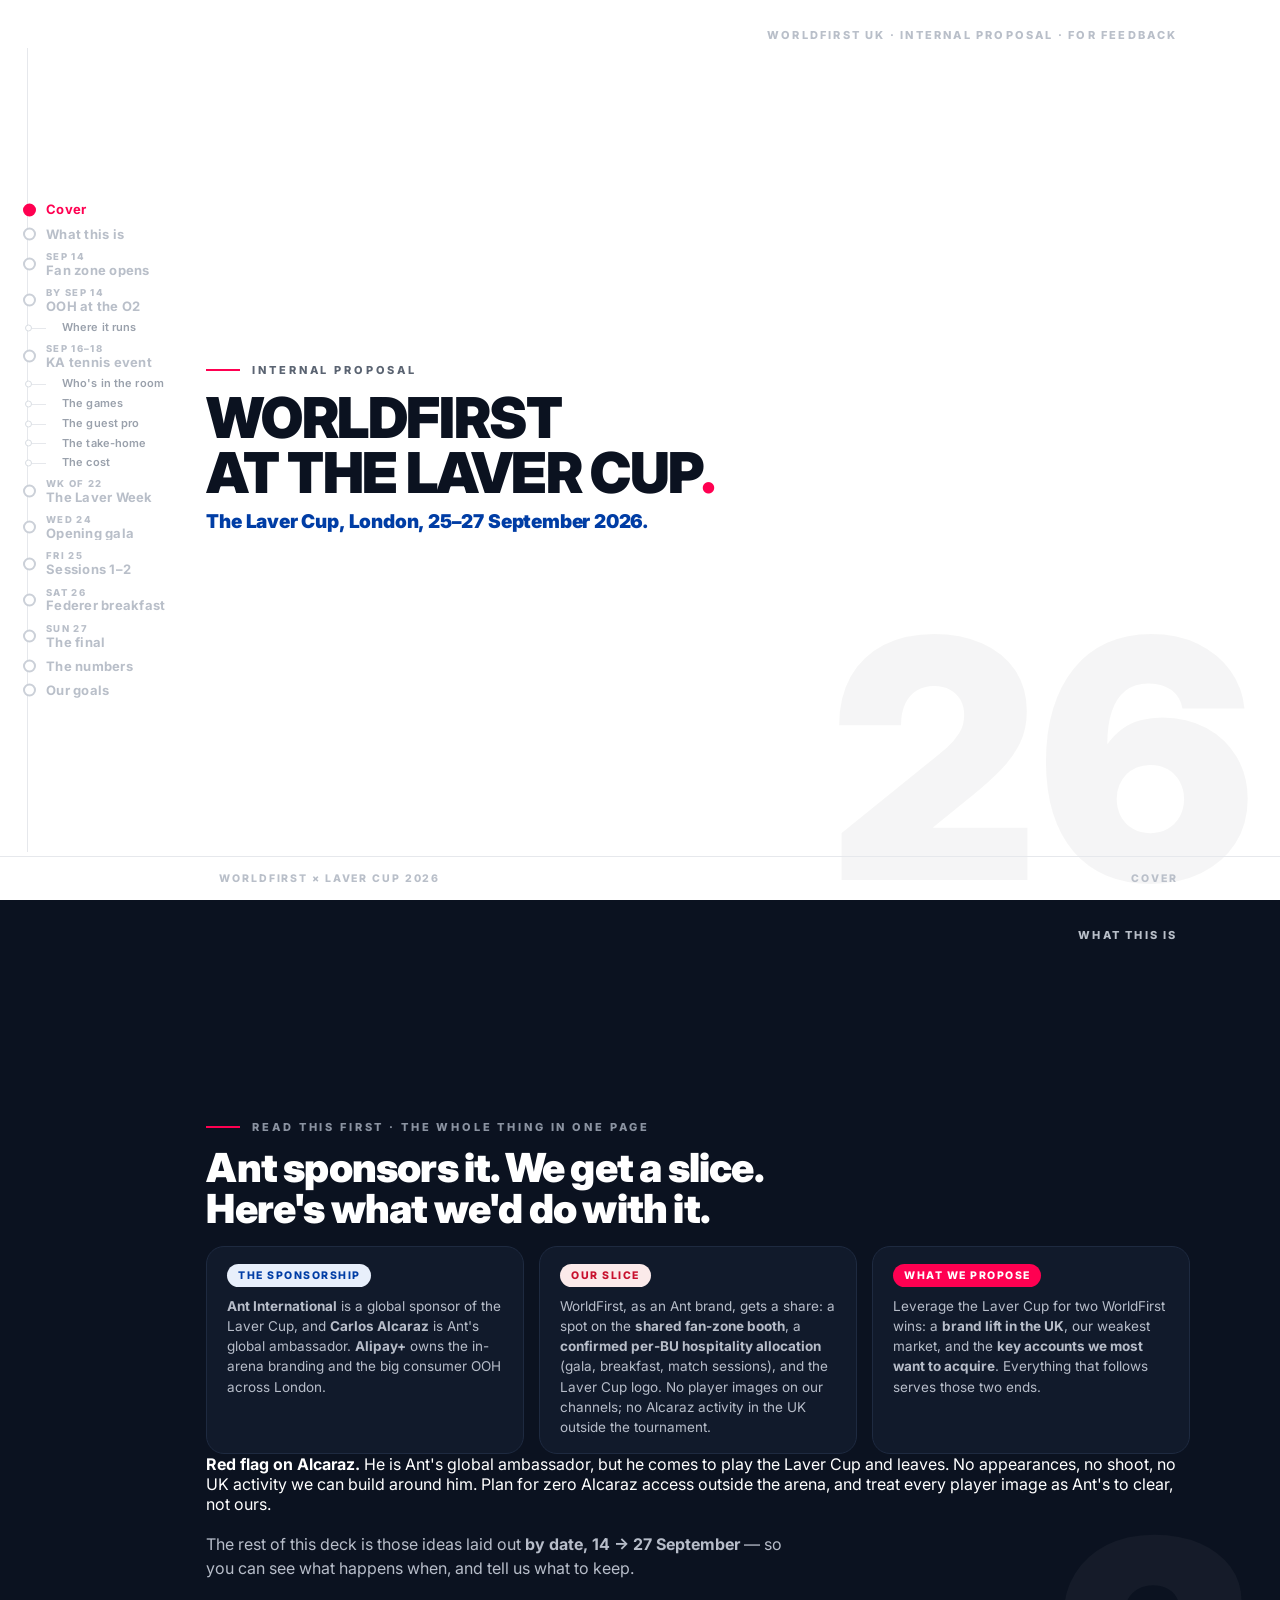
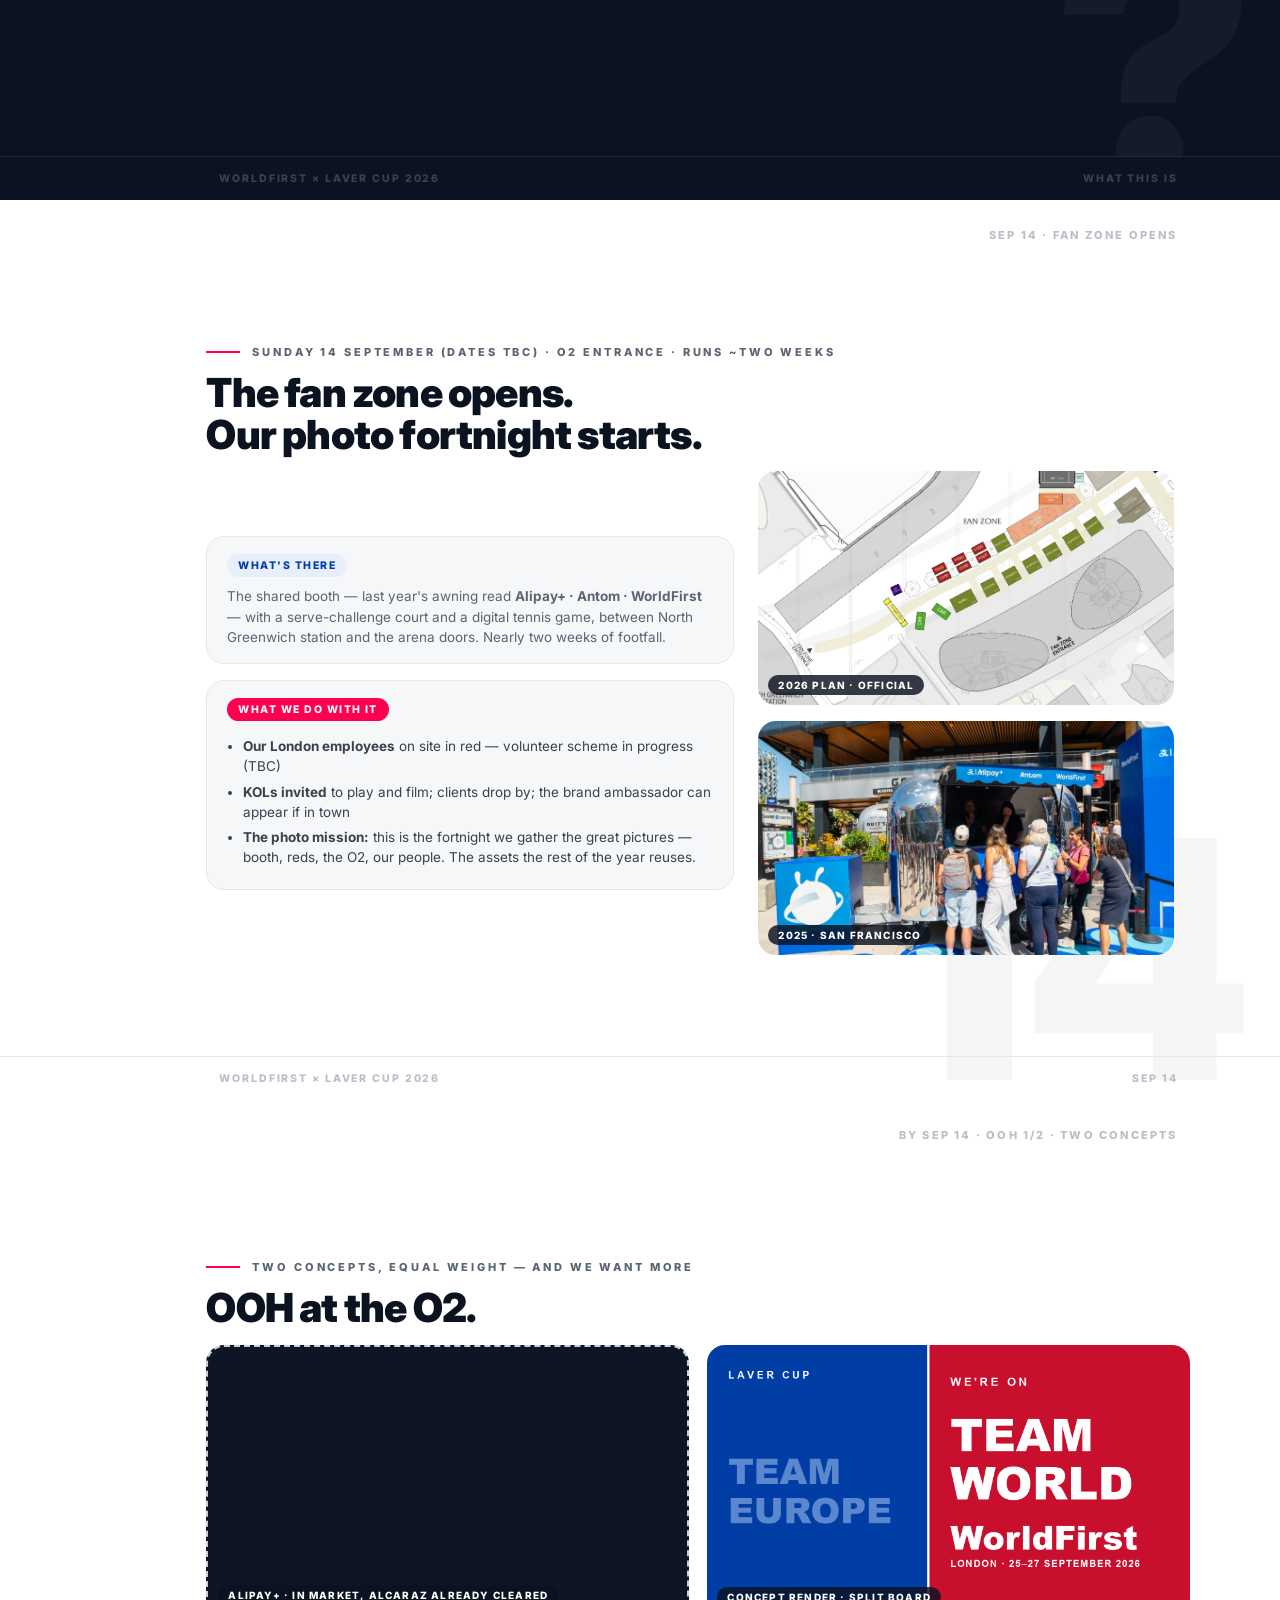
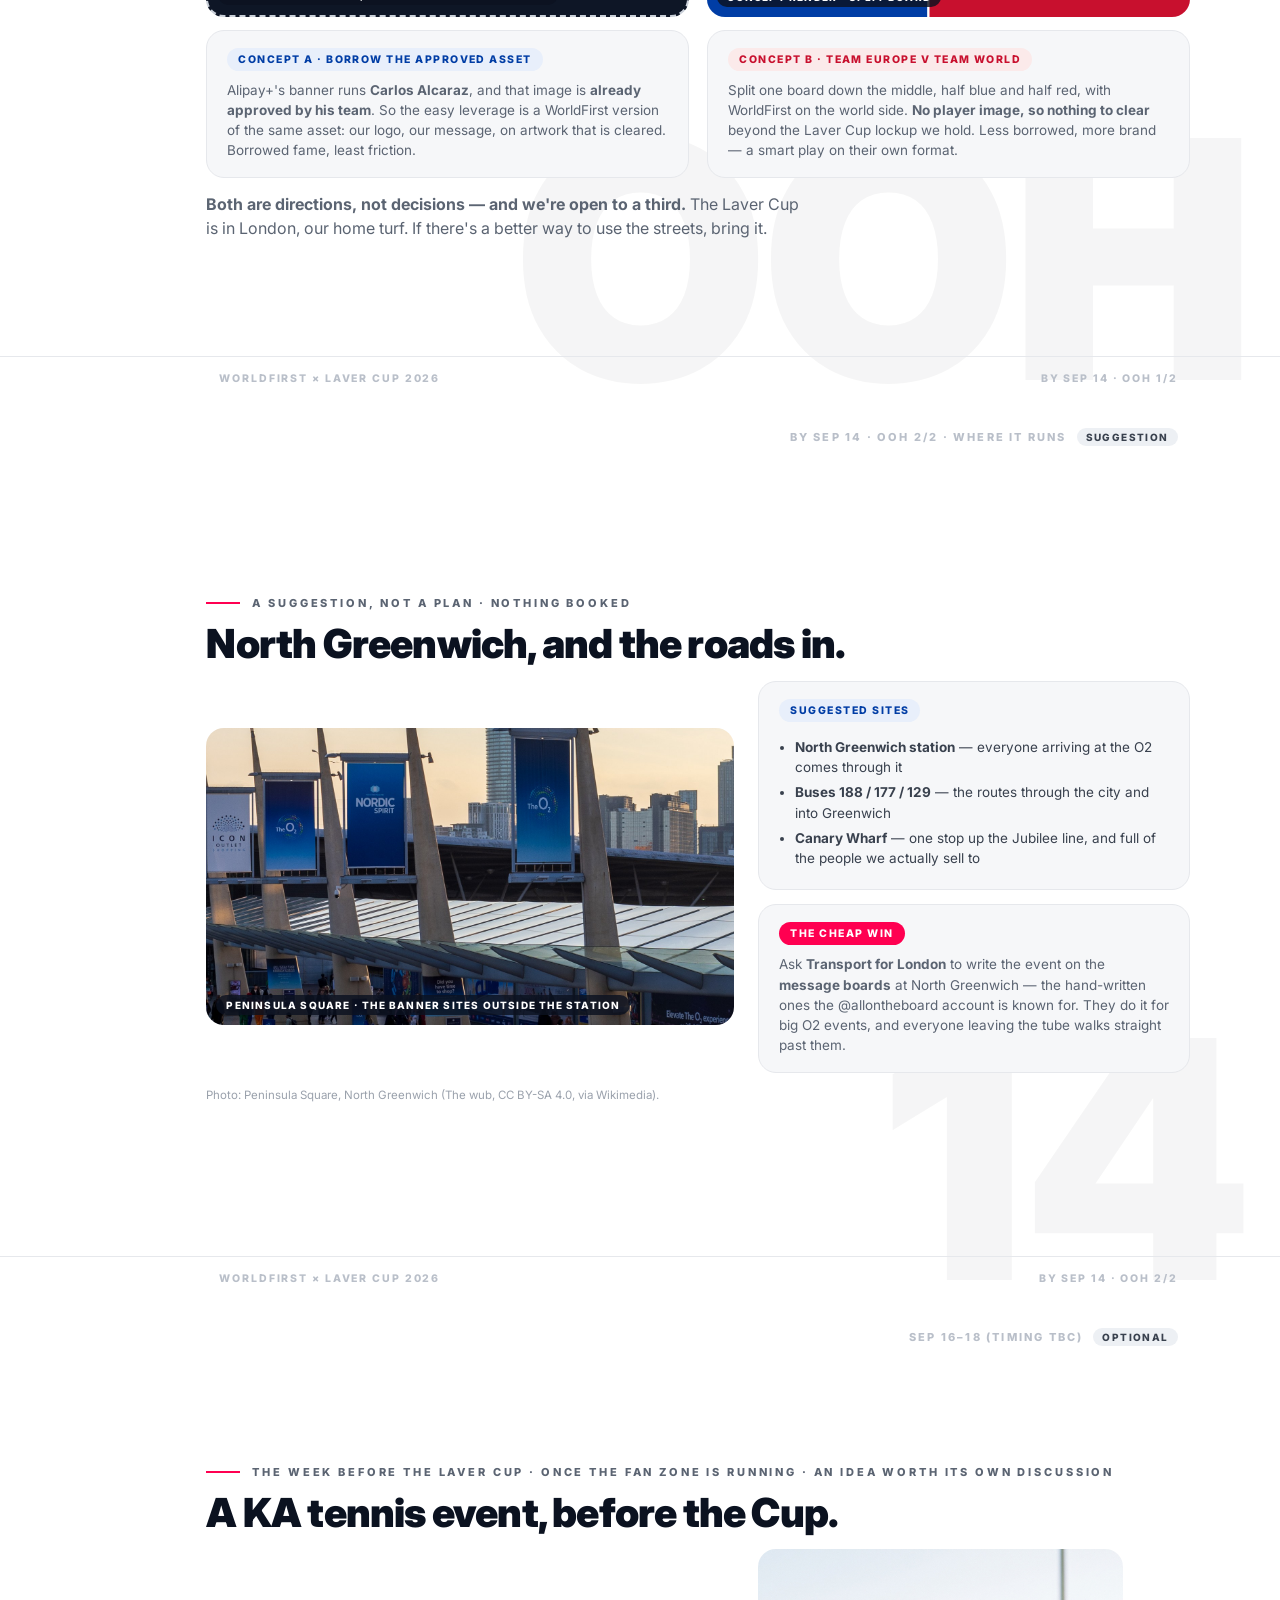
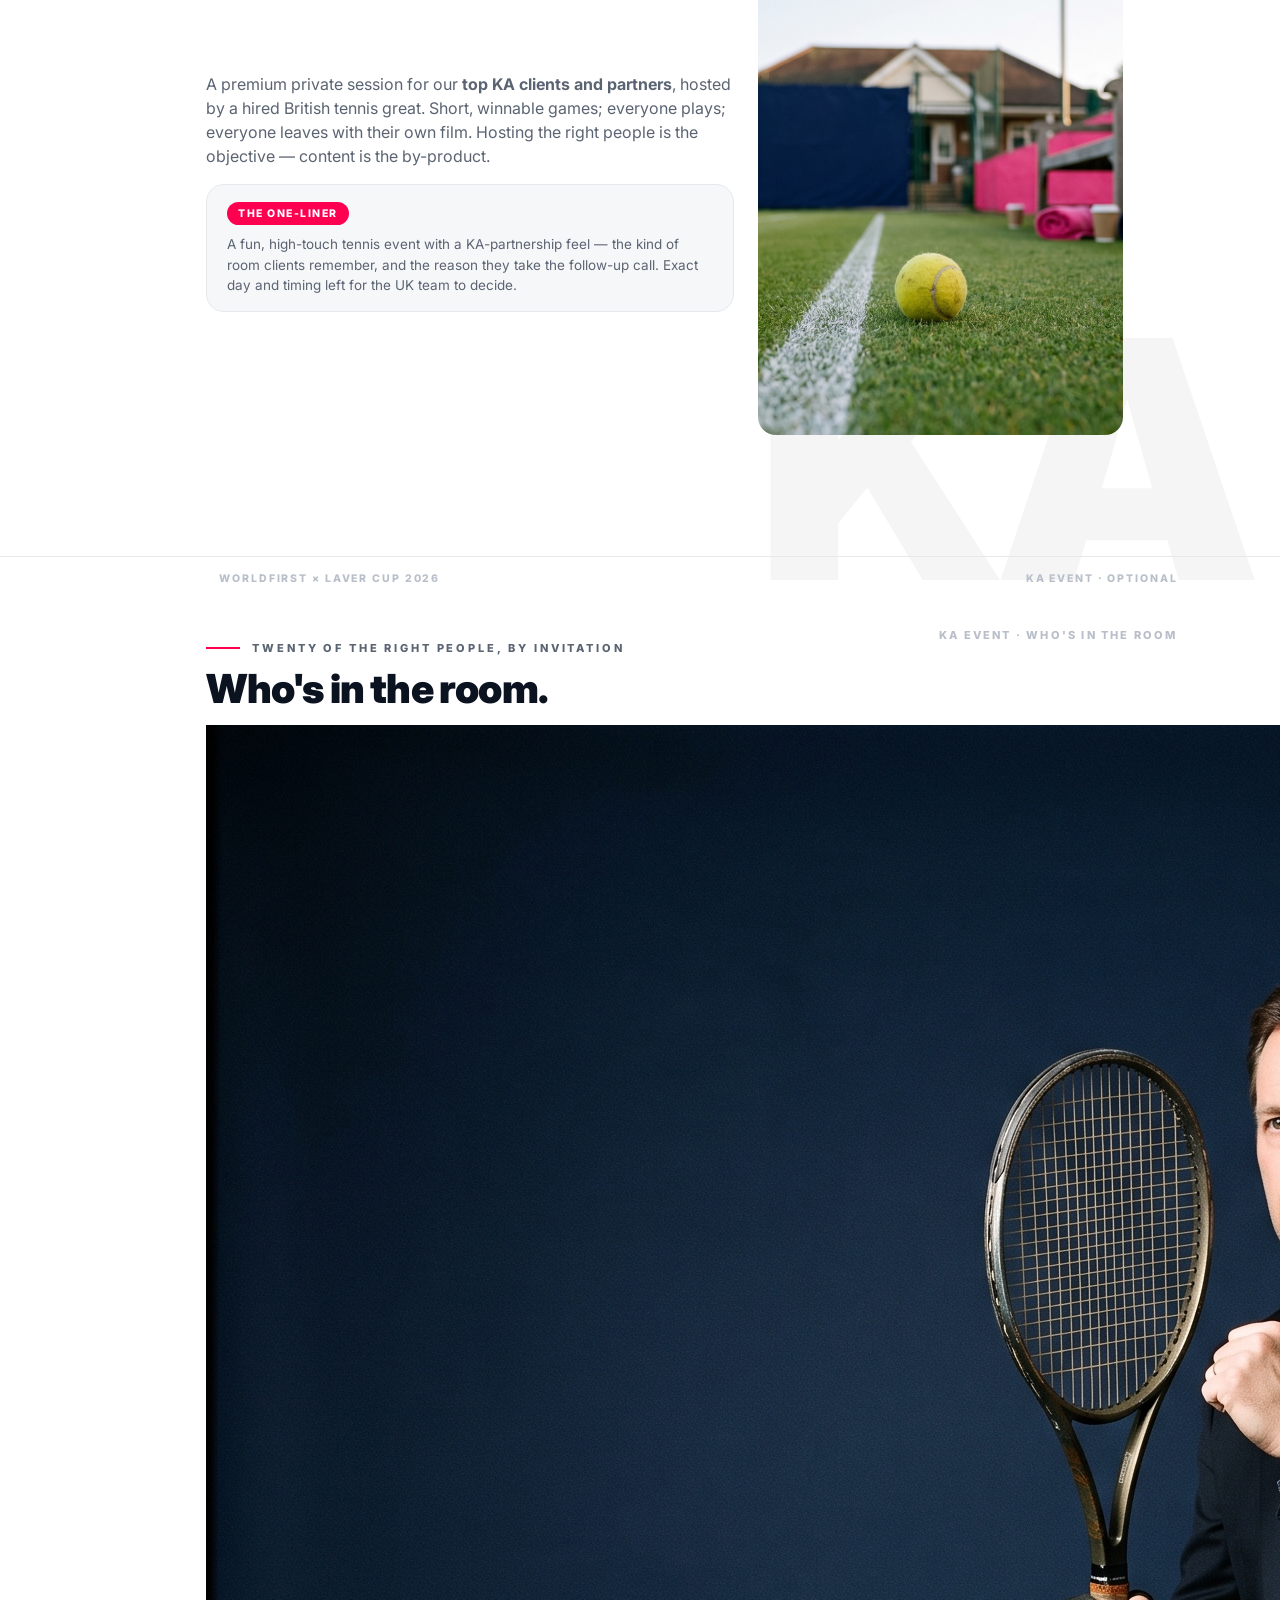
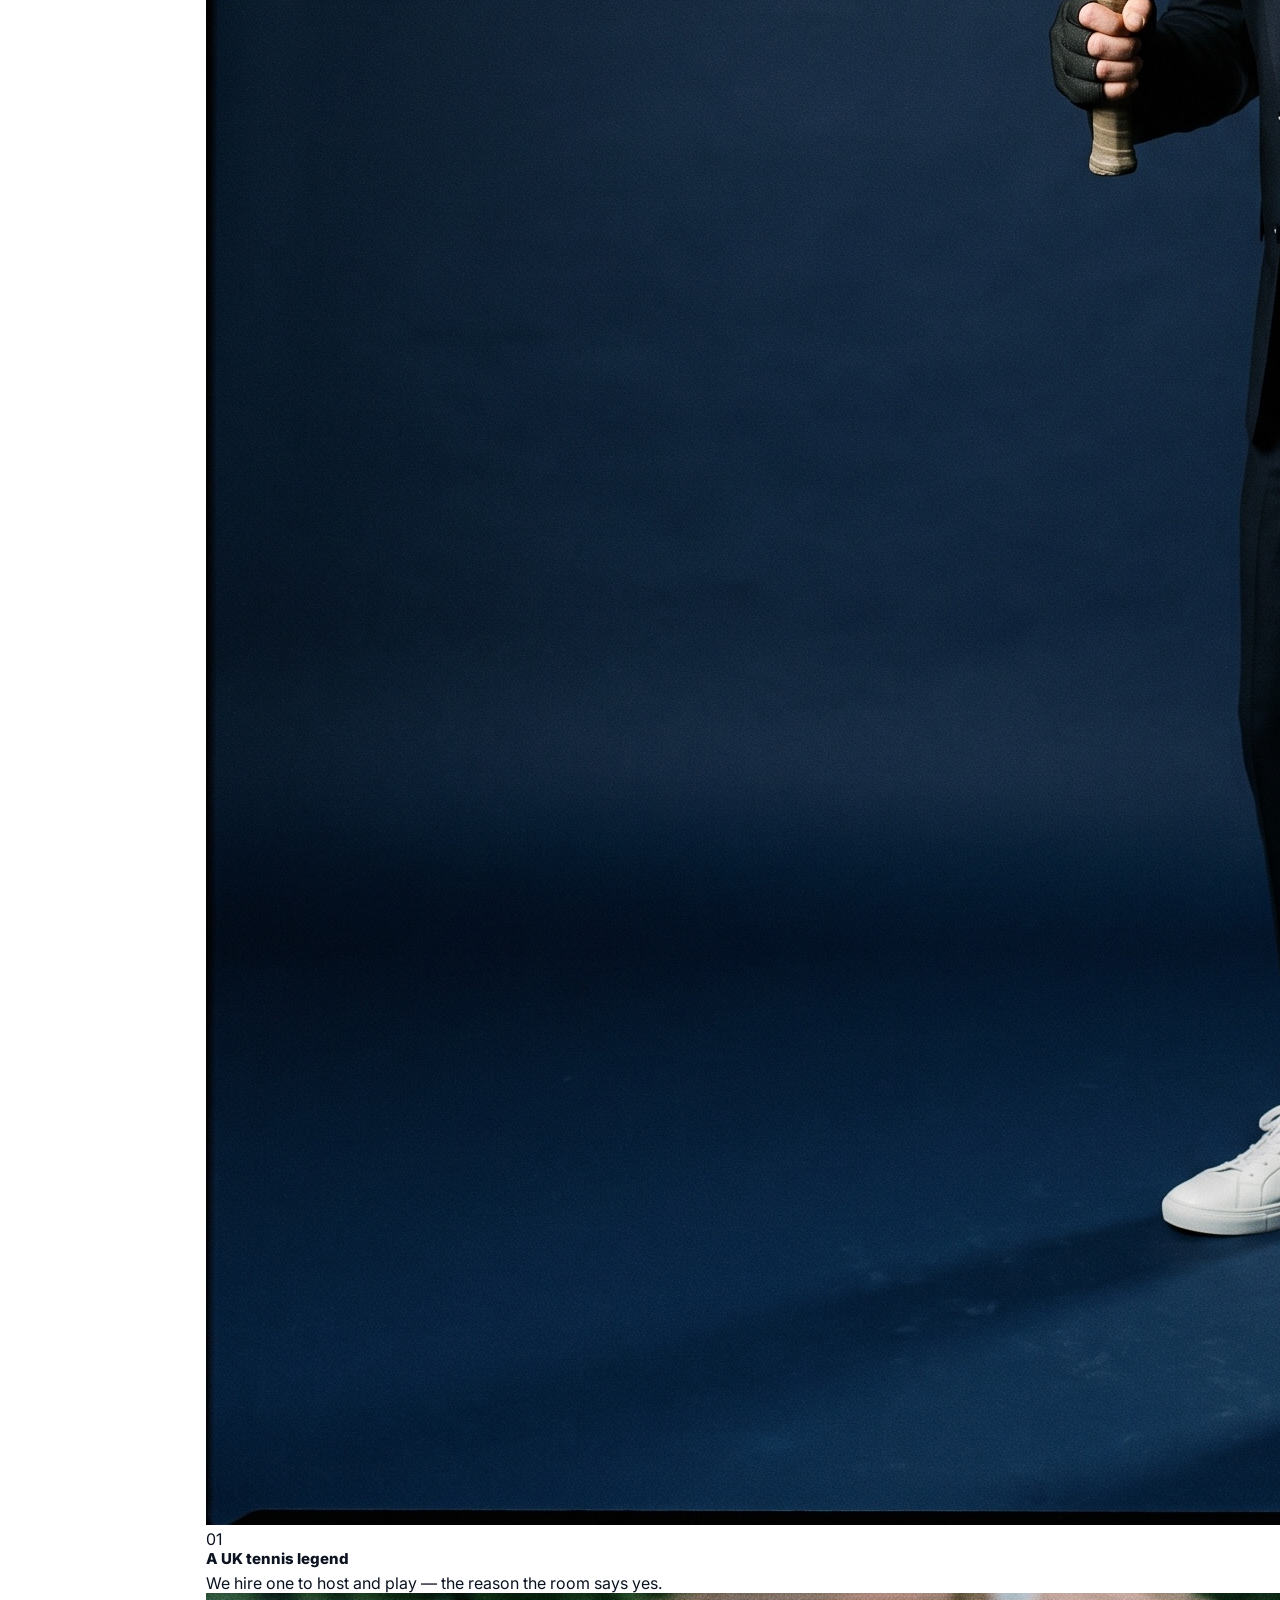
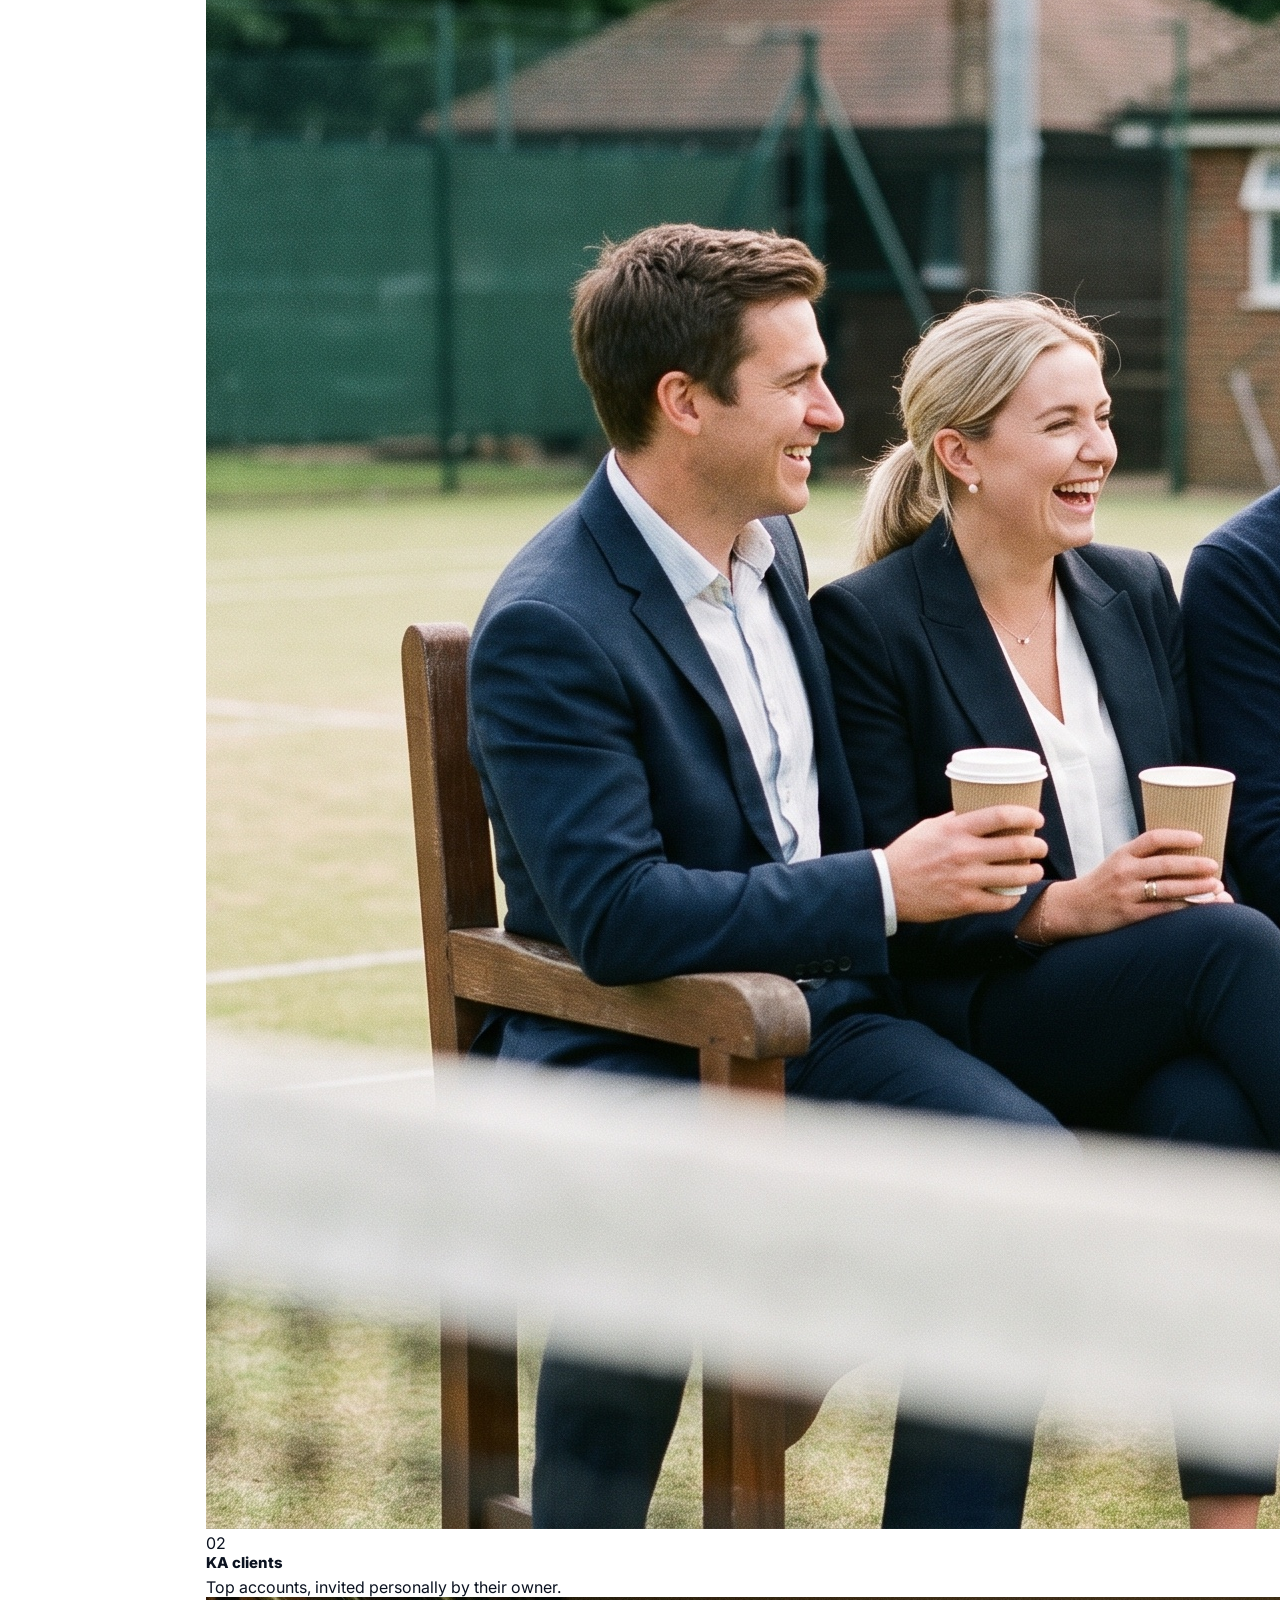
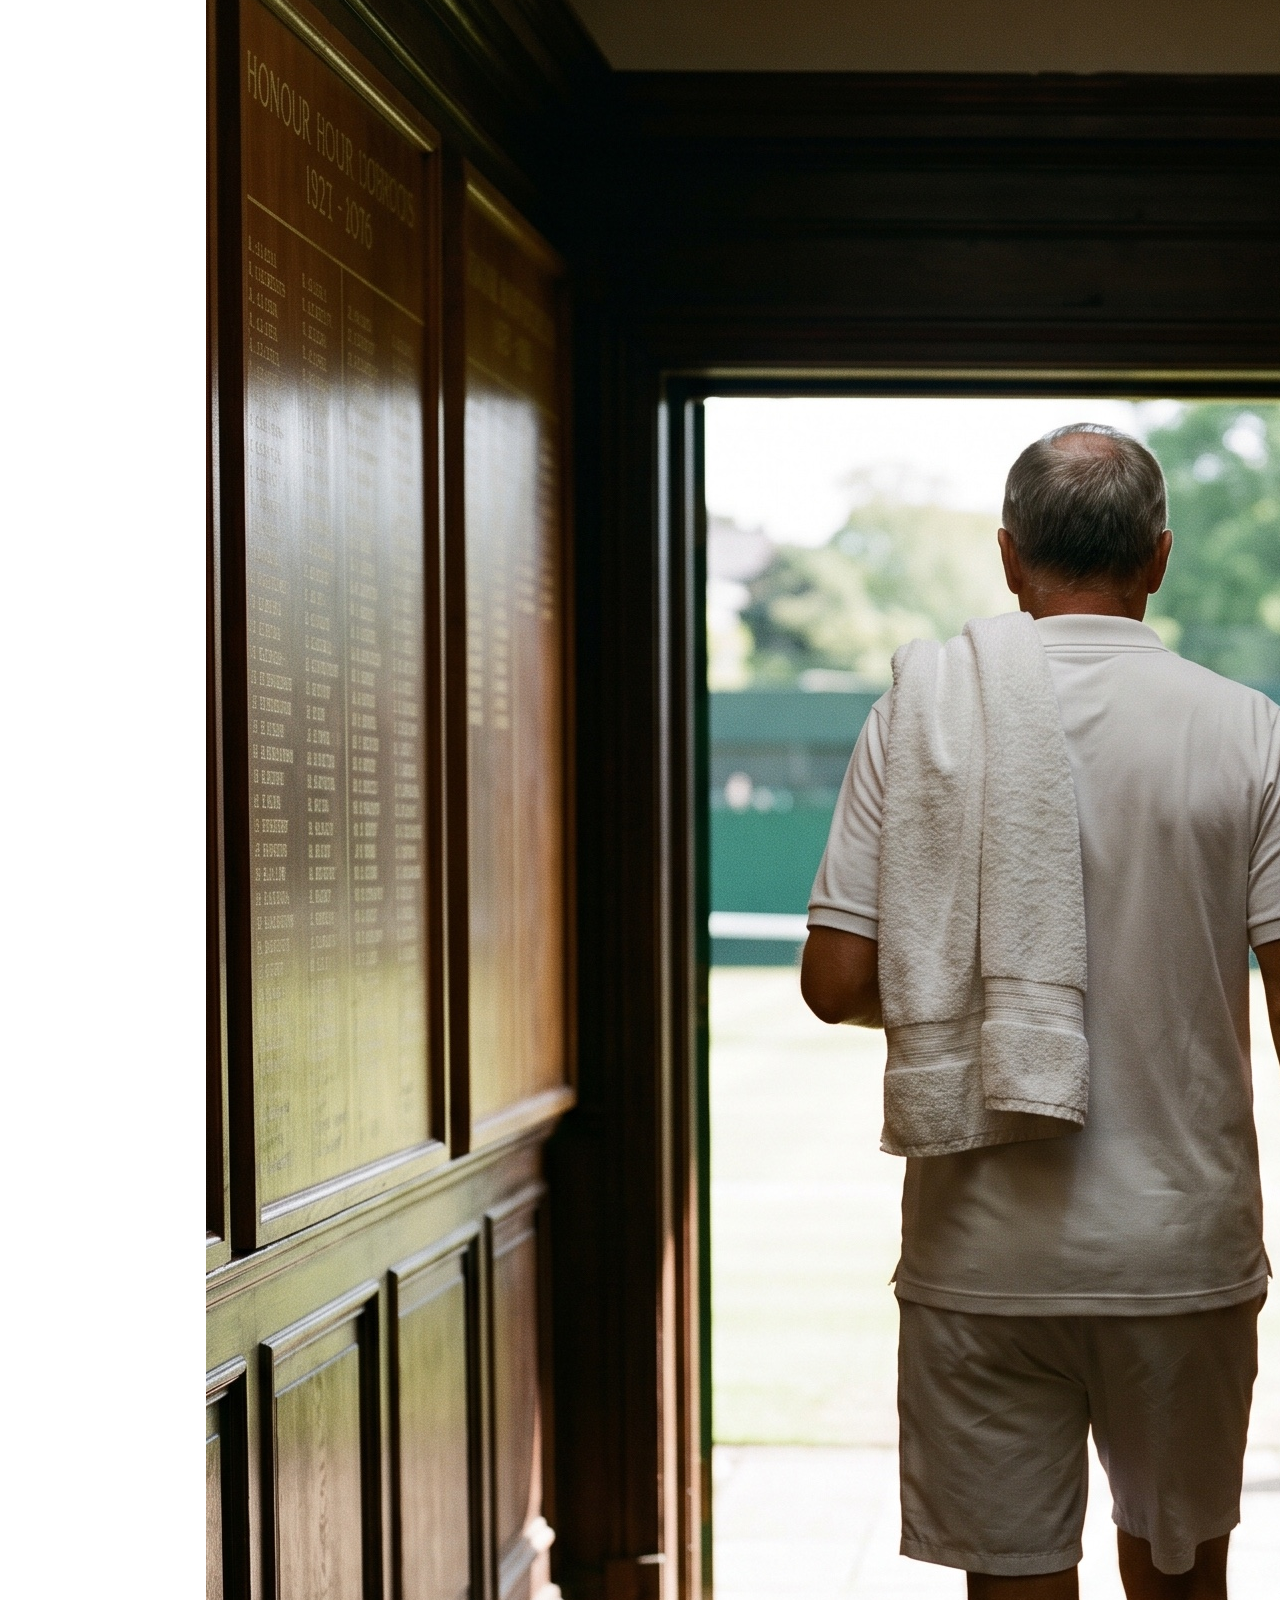
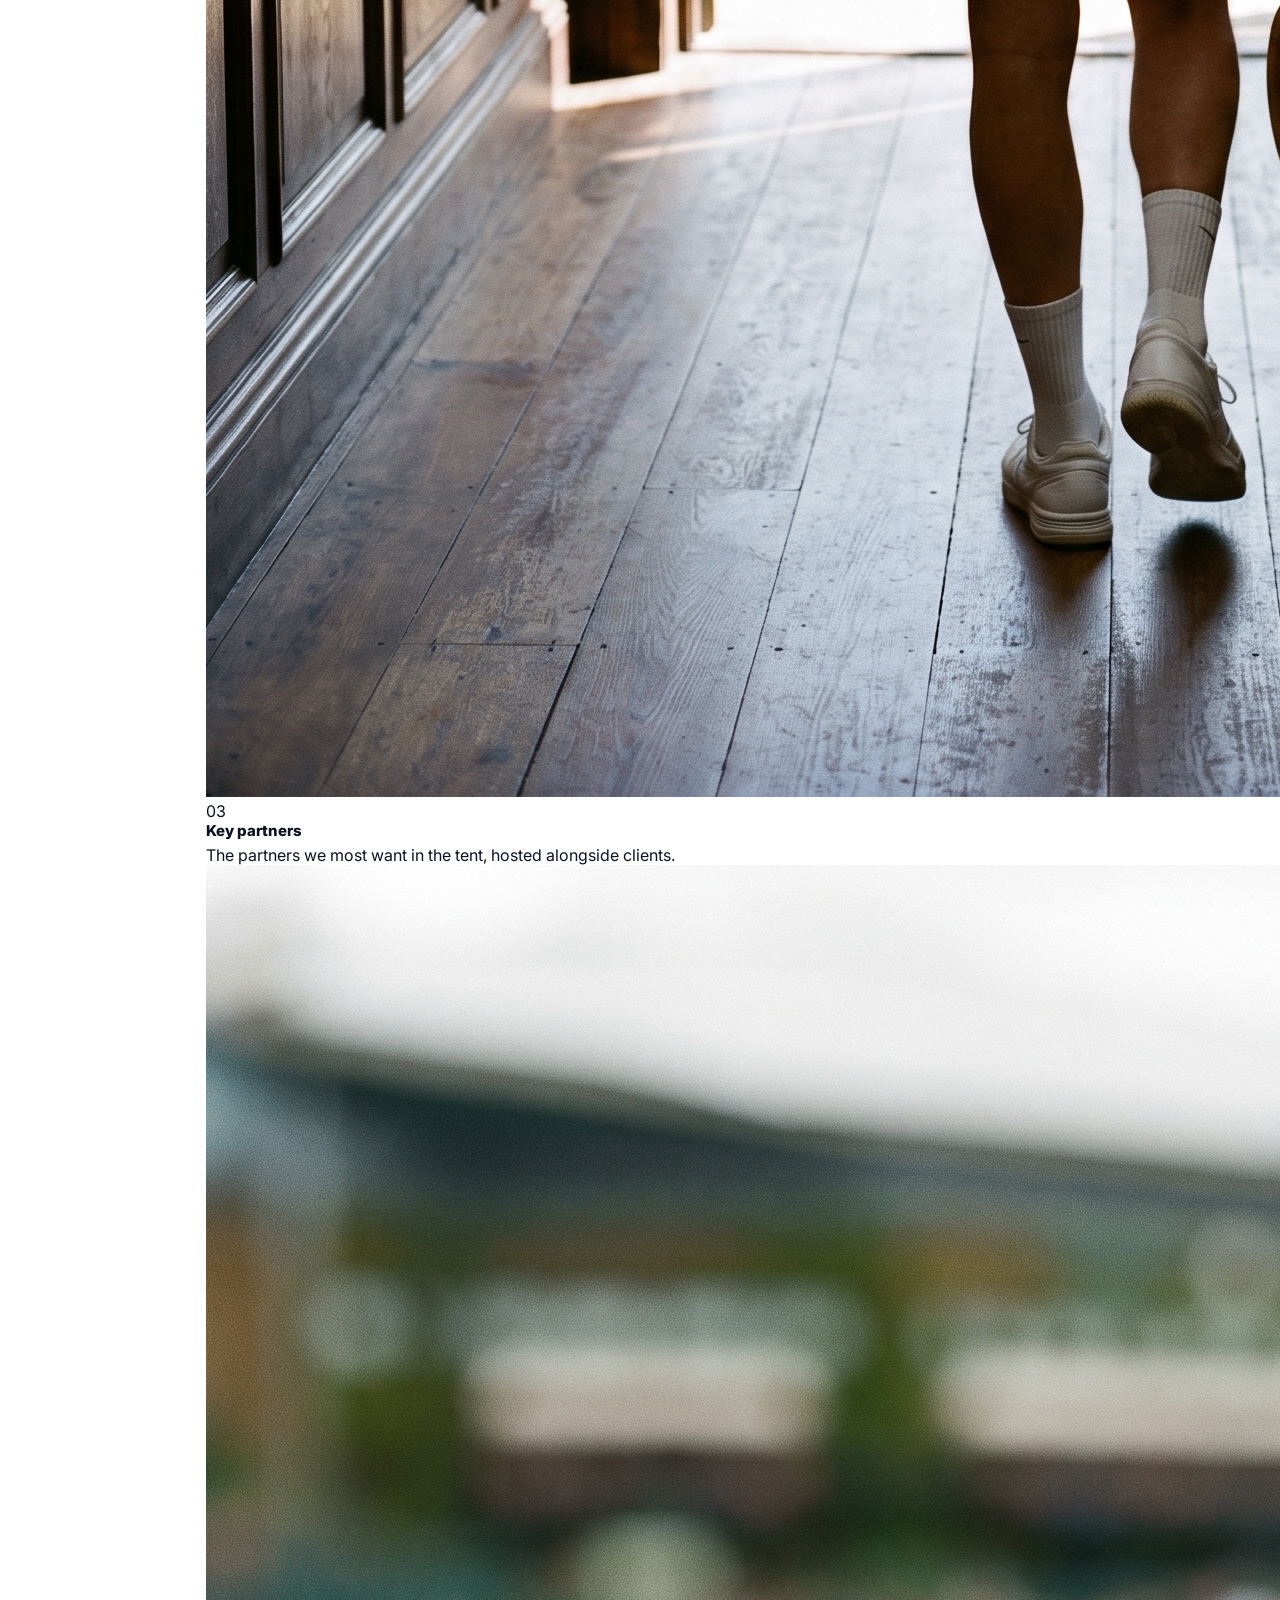
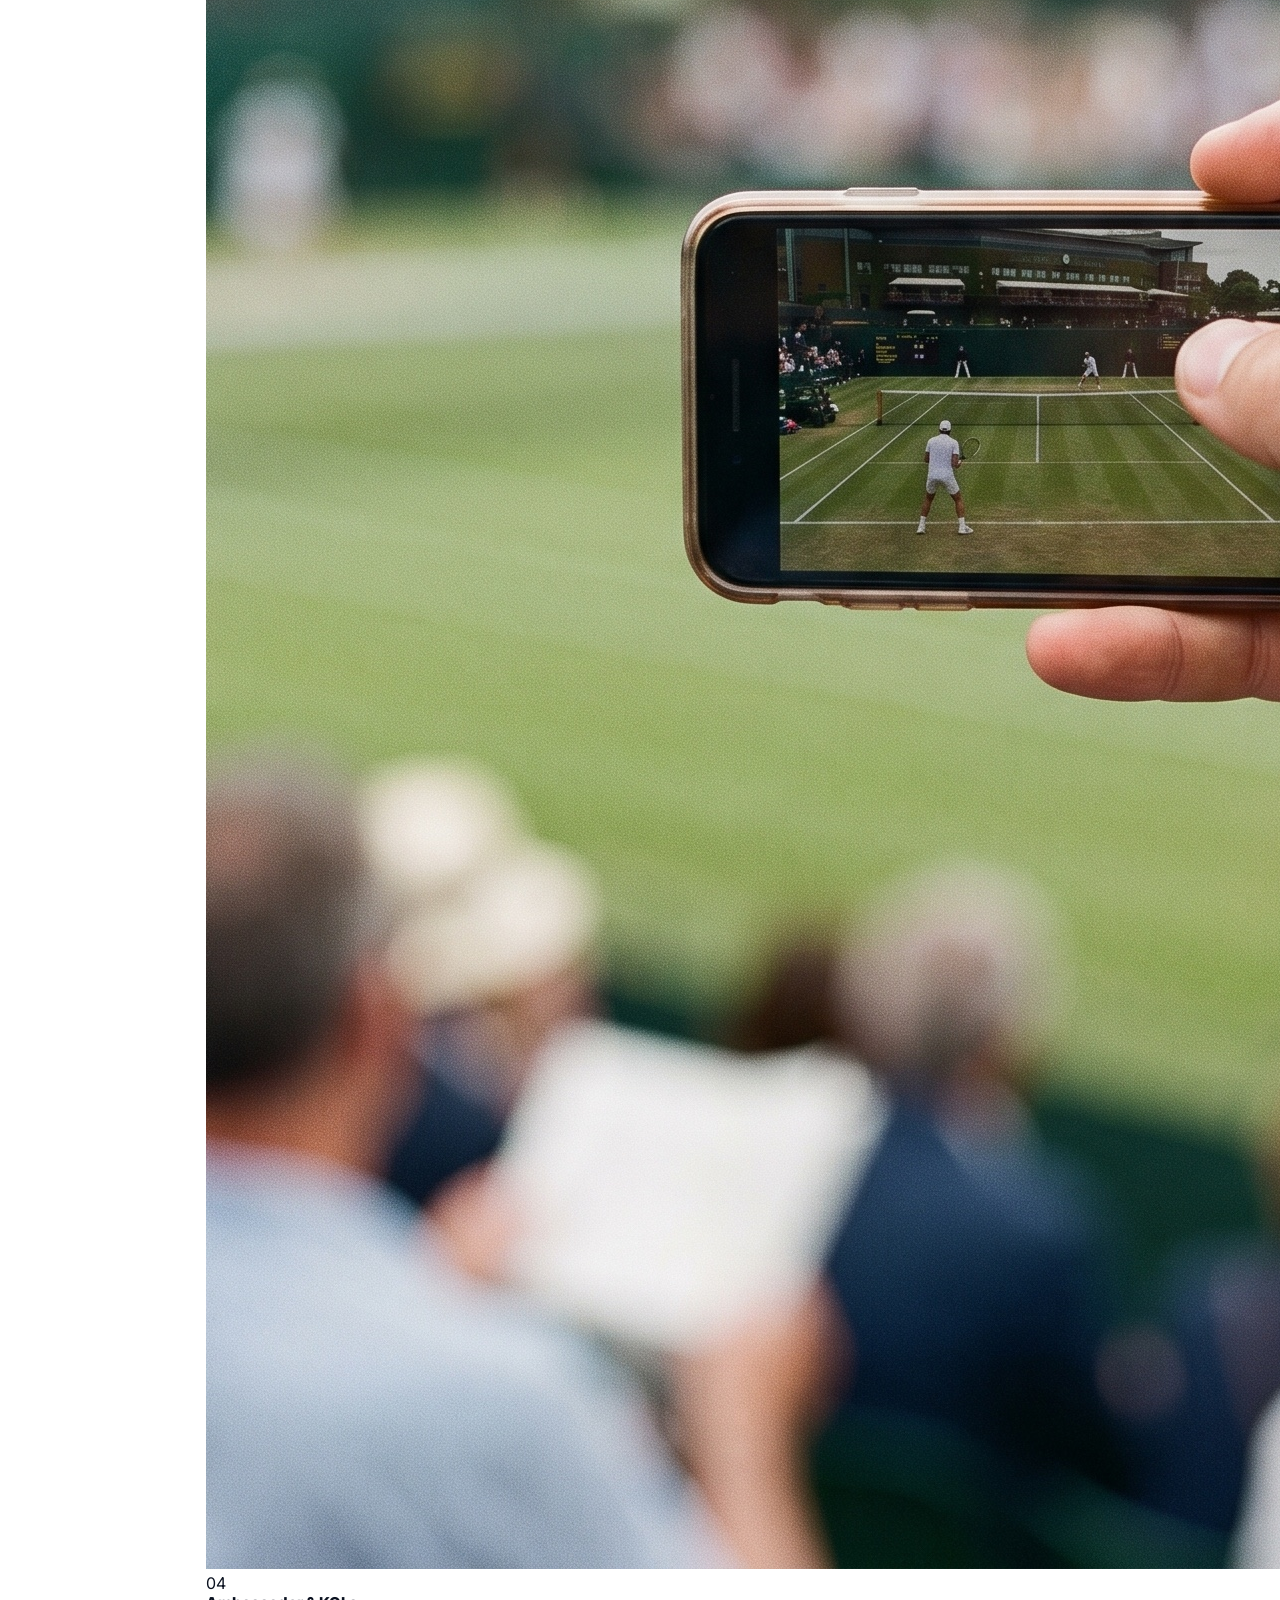
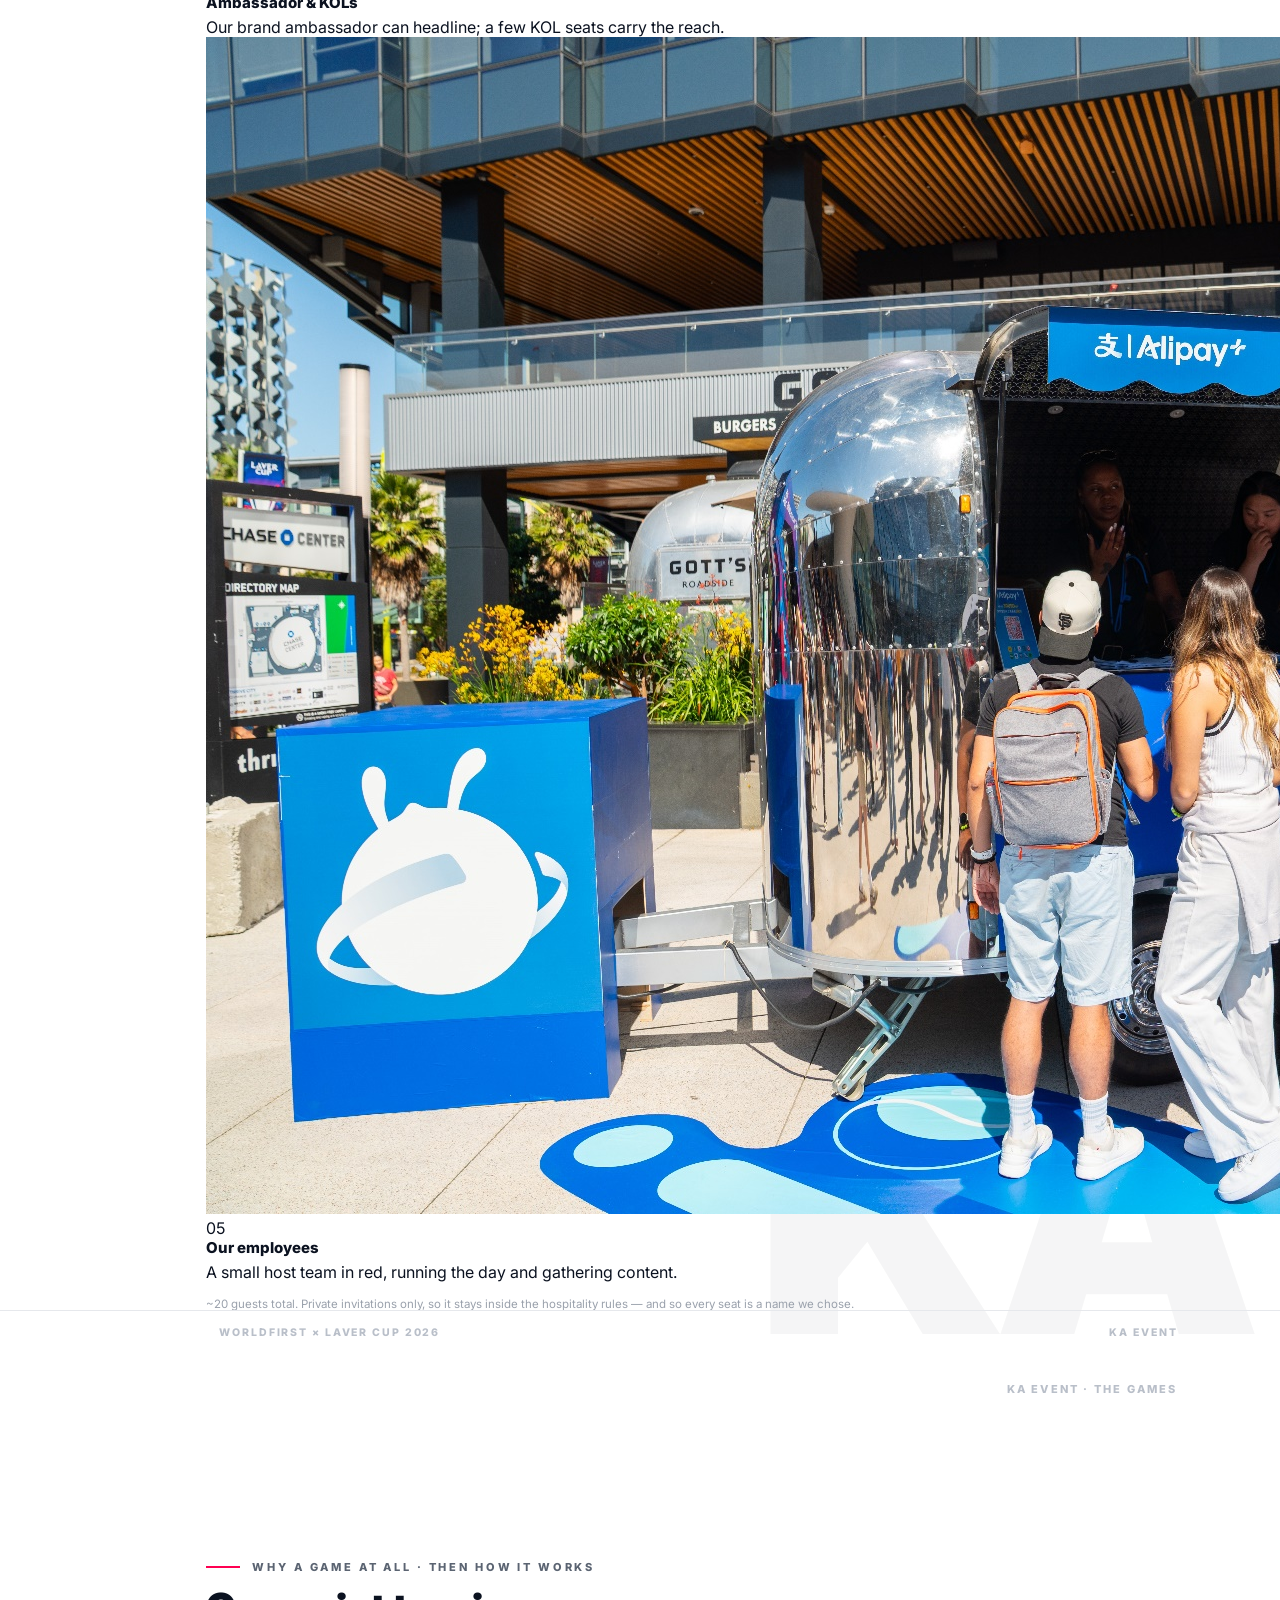
==== index.html @ bda60dd3 "OOH placements: label as suggestion, drop budget question, spell out TfL - 'Suggestion' chip + 'a su" ====
<!DOCTYPE html>
<html lang="en">
<head>
<meta charset="UTF-8">
<meta name="viewport" content="width=device-width, initial-scale=1.0">
<meta name="robots" content="noindex, nofollow">
<title>WorldFirst × Laver Cup 2026 — the plan</title>
<link rel="preconnect" href="https://fonts.googleapis.com">
<link href="https://fonts.googleapis.com/css2?family=Inter:wght@400;500;600;800;900&display=swap" rel="stylesheet">
<link rel="stylesheet" href="styles.css">
</head>
<body class="haspanel">
<div class="bar" id="bar"></div>

<nav class="datenav" id="datenav">
  <a href="#s-cover"><span class="dd">Cover</span></a>
  <a href="#s-brief"><span class="dd">What this is</span></a>
  <a href="#s-0914"><span class="dt">Sep 14</span><span class="dd">Fan zone opens</span></a>
  <a href="#s-ooh"><span class="dt">By Sep 14</span><span class="dd">OOH at the O2</span></a>
  <a href="#s-ooh2" class="sub">Where it runs</a>
  <a href="#s-ka"><span class="dt">Sep 16–18</span><span class="dd">KA tennis event</span></a>
  <a href="#s-ka2" class="sub">Who's in the room</a>
  <a href="#s-games" class="sub">The games</a>
  <a href="#s-pro" class="sub">The guest pro</a>
  <a href="#s-keep" class="sub">The take-home</a>
  <a href="#s-cost" class="sub">The cost</a>
  <a href="#s-arena"><span class="dt">Wk of 22</span><span class="dd">The Laver Week</span></a>
  <a href="#s-0924"><span class="dt">Wed 24</span><span class="dd">Opening gala</span></a>
  <a href="#s-0925"><span class="dt">Fri 25</span><span class="dd">Sessions 1–2</span></a>
  <a href="#s-0926"><span class="dt">Sat 26</span><span class="dd">Federer breakfast</span></a>
  <a href="#s-0927"><span class="dt">Sun 27</span><span class="dd">The final</span></a>
  <a href="#s-nums"><span class="dd">The numbers</span></a>
  <a href="#s-goals"><span class="dd">Our goals</span></a>
</nav>

<!-- COVER -->
<section class="slide" id="s-cover">
  <div class="num">WORLDFIRST UK · INTERNAL PROPOSAL · FOR FEEDBACK</div>
  <div class="ghost">26</div>
  <div class="wrap">
    <div class="kicker">Internal proposal</div>
    <h1>WORLDFIRST<br>AT THE LAVER CUP<span style="color:var(--wf)">.</span></h1>
    <p class="dateline blue"><b>The Laver Cup, London, 25–27 September 2026.</b></p>
  </div>
  <div class="strip"><span>WorldFirst × Laver Cup 2026</span><span>COVER</span></div>
</section>

<!-- WHAT THIS IS -->
<section class="slide dark" id="s-brief">
  <div class="num">WHAT THIS IS</div>
  <div class="ghost">?</div>
  <div class="wrap">
    <div class="kicker">Read this first · the whole thing in one page</div>
    <h2 style="color:#fff">Ant sponsors it. We get a slice.<br>Here's what we'd do with it.</h2>
    <div class="grid3">
      <div class="card">
        <span class="chip blue">The sponsorship</span>
        <p><b>Ant International</b> is a global sponsor of the Laver Cup, and <b>Carlos Alcaraz</b> is Ant's global ambassador. <b>Alipay+</b> owns the in-arena branding and the big consumer OOH across London.</p>
      </div>
      <div class="card">
        <span class="chip red">Our slice</span>
        <p>WorldFirst, as an Ant brand, gets a share: a spot on the <b>shared fan-zone booth</b>, a <b>confirmed per-BU hospitality allocation</b> (gala, breakfast, match sessions), and the Laver Cup logo. No player images on our channels; no Alcaraz activity in the UK outside the tournament.</p>
      </div>
      <div class="card">
        <span class="chip pink">What we propose</span>
        <p>Leverage the Laver Cup for two WorldFirst wins: a <b>brand lift in the UK</b>, our weakest market, and the <b>key accounts we most want to acquire</b>. Everything that follows serves those two ends.</p>
      </div>
    </div>
    <div class="flag"><b>Red flag on Alcaraz.</b> He is Ant's global ambassador, but he comes to play the Laver Cup and leaves. No appearances, no shoot, no UK activity we can build around him. Plan for zero Alcaraz access outside the arena, and treat every player image as Ant's to clear, not ours.</div>
    <p class="lead" style="margin-top:18px;color:#B7BDC9">The rest of this deck is those ideas laid out <b>by date, 14 → 27 September</b> — so you can see what happens when, and tell us what to keep.</p>
  </div>
  <div class="strip"><span>WorldFirst × Laver Cup 2026</span><span>WHAT THIS IS</span></div>
</section>

<!-- SEP 14 · FAN ZONE -->
<section class="slide" id="s-0914">
  <div class="num">SEP 14 · FAN ZONE OPENS</div>
  <div class="ghost">14</div>
  <div class="wrap">
    <div class="kicker">Sunday 14 September (dates TBC) · O2 entrance · runs ~two weeks</div>
    <h2>The fan zone opens.<br>Our photo fortnight starts.</h2>
    <div class="hero2">
      <div>
        <div class="card" style="margin-bottom:16px">
          <span class="chip blue">What's there</span>
          <p>The shared booth — last year's awning read <b>Alipay+ · Antom · WorldFirst</b> — with a serve-challenge court and a digital tennis game, between North Greenwich station and the arena doors. Nearly two weeks of footfall.</p>
        </div>
        <div class="card">
          <span class="chip pink">What we do with it</span>
          <ul>
            <li><b>Our London employees</b> on site in red — volunteer scheme in progress (TBC)</li>
            <li><b>KOLs invited</b> to play and film; clients drop by; the brand ambassador can appear if in town</li>
            <li><b>The photo mission:</b> this is the fortnight we gather the great pictures — booth, reds, the O2, our people. The assets the rest of the year reuses.</li>
          </ul>
        </div>
      </div>
      <div>
        <figure class="pic r169" style="margin-bottom:16px"><span class="cap2">2026 plan · official</span><img src="img/lc-fanzone-plan.png" alt="2026 fan zone plan" loading="lazy" onerror="this.closest('figure').classList.add('ph');this.style.display='none'"></figure>
        <figure class="pic r169"><span class="cap2">2025 · San Francisco</span><img src="img/lc-booth25.jpg" alt="2025 booth" loading="lazy" onerror="this.closest('figure').classList.add('ph');this.style.display='none'"></figure>
      </div>
    </div>
  </div>
  <div class="strip"><span>WorldFirst × Laver Cup 2026</span><span>SEP 14</span></div>
</section>

<!-- BY SEP 14 · OOH 1/2 · TWO CONCEPTS -->
<section class="slide" id="s-ooh">
  <div class="num">BY SEP 14 · OOH 1/2 · TWO CONCEPTS</div>
  <div class="ghost">OOH</div>
  <div class="wrap">
    <div class="kicker">Two concepts, equal weight — and we want more</div>
    <h2>OOH at the O2.</h2>
    <div class="grid2">
      <div>
        <figure class="pic r169" style="margin-bottom:13px"><span class="cap2">Alipay+ · in market, Alcaraz already cleared</span><img src="img/aplus-ooh.png" alt="Alipay+ Laver Cup OOH — Alcaraz on blue" loading="lazy" onerror="this.closest('figure').classList.add('ph');this.style.display='none'"></figure>
        <div class="card">
          <span class="chip blue">Concept A · borrow the approved asset</span>
          <p>Alipay+'s banner runs <b>Carlos Alcaraz</b>, and that image is <b>already approved by his team</b>. So the easy leverage is a WorldFirst version of the same asset: our logo, our message, on artwork that is cleared. Borrowed fame, least friction.</p>
        </div>
      </div>
      <div>
        <figure class="pic r169" style="margin-bottom:13px"><span class="cap2">Concept render · split board</span><img src="img/ooh-split-board.png" alt="Split board concept — Team Europe blue, Team World red, WorldFirst" loading="lazy" onerror="this.closest('figure').classList.add('ph');this.style.display='none'"></figure>
        <div class="card">
          <span class="chip red">Concept B · Team Europe v Team World</span>
          <p>Split one board down the middle, half blue and half red, with WorldFirst on the world side. <b>No player image, so nothing to clear</b> beyond the Laver Cup lockup we hold. Less borrowed, more brand — a smart play on their own format.</p>
        </div>
      </div>
    </div>
    <p class="lead" style="margin-top:14px"><b>Both are directions, not decisions — and we're open to a third.</b> The Laver Cup is in London, our home turf. If there's a better way to use the streets, bring it.</p>
  </div>
  <div class="strip"><span>WorldFirst × Laver Cup 2026</span><span>BY SEP 14 · OOH 1/2</span></div>
</section>

<!-- BY SEP 14 · OOH 2/2 · WHERE IT RUNS -->
<section class="slide" id="s-ooh2">
  <div class="num">BY SEP 14 · OOH 2/2 · WHERE IT RUNS<span class="optchip">Suggestion</span></div>
  <div class="ghost">14</div>
  <div class="wrap">
    <div class="kicker">A suggestion, not a plan · nothing booked</div>
    <h2>North Greenwich, and the roads in.</h2>
    <div class="hero2">
      <figure class="pic r169"><span class="cap2">Peninsula Square · the banner sites outside the station</span><img src="img/ooh-north-greenwich.jpg" alt="The advertising banners outside North Greenwich station, with Canary Wharf behind" loading="lazy" onerror="this.closest('figure').classList.add('ph');this.style.display='none'"></figure>
      <div>
        <div class="card" style="margin-bottom:14px">
          <span class="chip blue">Suggested sites</span>
          <ul>
            <li><b>North Greenwich station</b> — everyone arriving at the O2 comes through it</li>
            <li><b>Buses 188 / 177 / 129</b> — the routes through the city and into Greenwich</li>
            <li><b>Canary Wharf</b> — one stop up the Jubilee line, and full of the people we actually sell to</li>
          </ul>
        </div>
        <div class="card">
          <span class="chip pink">The cheap win</span>
          <p>Ask <b>Transport for London</b> to write the event on the <b>message boards</b> at North Greenwich — the hand-written ones the @allontheboard account is known for. They do it for big O2 events, and everyone leaving the tube walks straight past them.</p>
        </div>
      </div>
    </div>
    <p class="foot">Photo: Peninsula Square, North Greenwich (The wub, CC BY-SA 4.0, via Wikimedia).</p>
  </div>
  <div class="strip"><span>WorldFirst × Laver Cup 2026</span><span>BY SEP 14 · OOH 2/2</span></div>
</section>

<!-- SEP 16-18 · KA TENNIS EVENT -->
<section class="slide" id="s-ka">
  <div class="num">SEP 16–18 (TIMING TBC)<span class="optchip">Optional</span></div>
  <div class="ghost">KA</div>
  <div class="wrap">
    <div class="kicker">The week before the Laver Cup · once the fan zone is running · an idea worth its own discussion</div>
    <h2>A KA tennis event, before the Cup.</h2>
    <div class="hero2">
      <div>
        <p class="lead" style="margin-bottom:16px">A premium private session for our <b>top KA clients and partners</b>, hosted by a hired British tennis great. Short, winnable games; everyone plays; everyone leaves with their own film. Hosting the right people is the objective — content is the by-product.</p>
        <div class="card">
          <span class="chip pink">The one-liner</span>
          <p>A fun, high-touch tennis event with a KA-partnership feel — the kind of room clients remember, and the reason they take the follow-up call. Exact day and timing left for the UK team to decide.</p>
        </div>
      </div>
      <figure class="pic r34"><img src="img/v01.jpg" alt="A private tennis event" loading="lazy"></figure>
    </div>
  </div>
  <div class="strip"><span>WorldFirst × Laver Cup 2026</span><span>KA EVENT · OPTIONAL</span></div>
</section>

<!-- WHO'S IN THE ROOM -->
<section class="slide" id="s-ka2">
  <div class="num">KA EVENT · WHO'S IN THE ROOM</div>
  <div class="ghost">KA</div>
  <div class="wrap">
    <div class="kicker">Twenty of the right people, by invitation</div>
    <h2>Who's in the room.</h2>
    <div class="roomgrid">
      <div class="roomtile">
        <figure><img src="img/v03.jpg" alt="A hired British tennis legend"></figure>
        <span class="rt-n">01</span><h3>A UK tennis legend</h3>
        <p>We hire one to host and play — the reason the room says yes.</p>
      </div>
      <div class="roomtile">
        <figure><img src="img/v05.jpg" alt="KA clients courtside"></figure>
        <span class="rt-n">02</span><h3>KA clients</h3>
        <p>Top accounts, invited personally by their owner.</p>
      </div>
      <div class="roomtile">
        <figure><img src="img/v02.jpg" alt="Key partners arriving"></figure>
        <span class="rt-n">03</span><h3>Key partners</h3>
        <p>The partners we most want in the tent, hosted alongside clients.</p>
      </div>
      <div class="roomtile">
        <figure><img src="img/v08.jpg" alt="Ambassador and KOLs filming"></figure>
        <span class="rt-n">04</span><h3>Ambassador &amp; KOLs</h3>
        <p>Our brand ambassador can headline; a few KOL seats carry the reach.</p>
      </div>
      <div class="roomtile">
        <figure><img src="img/lc-booth25.jpg" alt="Our employees on site"></figure>
        <span class="rt-n">05</span><h3>Our employees</h3>
        <p>A small host team in red, running the day and gathering content.</p>
      </div>
    </div>
    <p class="foot">~20 guests total. Private invitations only, so it stays inside the hospitality rules — and so every seat is a name we chose.</p>
  </div>
  <div class="strip"><span>WorldFirst × Laver Cup 2026</span><span>KA EVENT</span></div>
</section>

<!-- THE GAMES -->
<section class="slide" id="s-games">
  <div class="num">KA EVENT · THE GAMES</div>
  <div class="ghost">G</div>
  <div class="wrap">
    <div class="kicker">Why a game at all · then how it works</div>
    <h2>One point to win.<br>One serve to survive.</h2>
    <p class="lead" style="margin-bottom:16px">We hire a British tennis legend and turn them into a game. Short, winnable challenges built for one thing: <b>fun in the room, real engagement, and great content</b> we own. Two formats do all the work.</p>
    <div class="hero2">
      <div>
        <div class="card" style="margin-bottom:16px">
          <h3>One Point Slam — everyone plays</h3>
          <p>You — or you and a teammate — against the pro. <b>One point.</b> That's the whole game. ~90 seconds each, winnable enough that everyone tries, and every point is a ready-made 20-second film with a beginning, a middle and a dignified end.</p>
        </div>
        <div class="card">
          <h3>Return the Rocket — the spectacle</h3>
          <p>With a big-serve legend: the pro serves at full speed, you stand there bravely. Touch it and the room roars. The most shareable fifteen seconds of the day.</p>
        </div>
      </div>
      <figure class="pic r169"><img src="img/v06.jpg" alt="One point against the pro" loading="lazy"></figure>
    </div>
  </div>
  <div class="strip"><span>WorldFirst × Laver Cup 2026</span><span>KA EVENT</span></div>
</section>

<!-- THE GUEST PRO -->
<section class="slide" id="s-pro">
  <div class="num">KA EVENT · THE GUEST PRO</div>
  <div class="ghost">PRO</div>
  <div class="wrap">
    <div class="kicker">Fee estimates only — real numbers come from agency quotes</div>
    <h2>Who hosts it with us.</h2>
    <table class="tbl">
      <tr><th>Option</th><th>Profile (examples of the tier)</th><th>Est. fee for one day*</th><th>Notes</th></tr>
      <tr class="rec"><td>British legend ✦</td><td><div class="tcell"><img class="face" src="https://upload.wikimedia.org/wikipedia/commons/thumb/9/90/Tim_Henman_2006_Australian_Open.JPG/330px-Tim_Henman_2006_Australian_Open.JPG" alt="Tim Henman" onerror="this.style.display='none'"><span><b>Tim Henman</b> — retired, universally known in the UK · <a class="wikilink" href="https://en.wikipedia.org/wiki/Tim_Henman" target="_blank" rel="noopener">WIKI ↗</a></span></div></td><td>£15–30k</td><td><b>Recommended.</b> Best recognition per pound.</td></tr>
      <tr class="rec"><td>Big-serve legend ✦</td><td><div class="tcell"><img class="face" src="https://upload.wikimedia.org/wikipedia/commons/thumb/6/60/Greg_Rusedski_2014.jpg/330px-Greg_Rusedski_2014.jpg" alt="Greg Rusedski" onerror="this.style.display='none'"><span><b>Greg Rusedski</b> — once the fastest serve in the world · <a class="wikilink" href="https://en.wikipedia.org/wiki/Greg_Rusedski" target="_blank" rel="noopener">WIKI ↗</a></span></div></td><td>£10–20k</td><td><b>Also recommended.</b> Makes Return the Rocket the headline.</td></tr>
      <tr><td>Recent women's star</td><td><div class="tcell"><span class="faces"><img class="face" src="https://upload.wikimedia.org/wikipedia/commons/thumb/0/0a/Konta_RG19_%2829%29_%2848199186357%29.jpg/330px-Konta_RG19_%2829%29_%2848199186357%29.jpg" alt="Johanna Konta" onerror="this.style.display='none'"><img class="face" src="https://upload.wikimedia.org/wikipedia/commons/thumb/7/71/Robson_WM17_%285%29_%2835793473560%29.jpg/330px-Robson_WM17_%285%29_%2835793473560%29.jpg" alt="Laura Robson" onerror="this.style.display='none'"></span><span><b>Johanna Konta</b> <a class="wikilink" href="https://en.wikipedia.org/wiki/Johanna_Konta" target="_blank" rel="noopener">WIKI ↗</a> / <b>Laura Robson</b> <a class="wikilink" href="https://en.wikipedia.org/wiki/Laura_Robson" target="_blank" rel="noopener">WIKI ↗</a></span></div></td><td>£8–20k</td><td>Strong option; pair with a legend for two hosts.</td></tr>
      <tr><td>The dream</td><td><div class="tcell"><img class="face" src="https://upload.wikimedia.org/wikipedia/commons/thumb/b/bf/2015_Australian_Open_-_Andy_Murray_12_%28cropped%29.jpg/330px-2015_Australian_Open_-_Andy_Murray_12_%28cropped%29.jpg" alt="Andy Murray" onerror="this.style.display='none'"><span><b>Andy Murray</b> · <a class="wikilink" href="https://en.wikipedia.org/wiki/Andy_Murray" target="_blank" rel="noopener">WIKI ↗</a></span></div></td><td>£100k+</td><td>National-news level. Only for a flagship moment.</td></tr>
    </table>
    <div class="card" style="margin-top:14px">
      <span class="chip grey">A route to the talent — open now</span>
      <p>Rather than go straight to agents, the UK team can open a <b>club route</b>: <b>Edgbaston Priory</b>, which has standing contact across British tennis and can make the introductions. <b>An enquiry costs nothing and legends book early</b> — worth saying yes to this week.</p>
    </div>
    <p class="foot">*One appearance day + usage on our own channels (UK); usage term per agency negotiation, target 12 months. Add 10–20% agency fee. No payments/banking sponsor conflicts; active-tour players ruled out that week. Named players are tier examples, not confirmed targets. Photos &amp; links: Wikipedia.</p>
  </div>
  <div class="strip"><span>WorldFirst × Laver Cup 2026</span><span>KA EVENT</span></div>
</section>

<!-- THE TAKE-HOME -->
<section class="slide" id="s-keep">
  <div class="num">KA EVENT · THE TAKE-HOME</div>
  <div class="ghost">TH</div>
  <div class="wrap">
    <div class="kicker">Shot in one session, useful for a year</div>
    <h2>Everyone leaves with something. So do we.</h2>
    <div class="grid3">
      <div class="card">
        <h3>For each guest</h3>
        <p>A day they remember — their own clip in minutes, signed gifts, and a giant signed World Card for the best point.</p>
      </div>
      <div class="card">
        <h3>For KA</h3>
        <p>A warm, personal reason to follow up inside 72 hours, with every seat mapped to an account plan.</p>
      </div>
      <div class="card">
        <h3>For the brand</h3>
        <p>One film plus cuts, and cleared footage of a British tennis great with our product — reusable for a year.</p>
      </div>
    </div>
    <div class="grid3" style="margin-top:16px">
      <figure class="pic r169"><img src="img/v08.jpg" alt="Personal clip by QR" loading="lazy"></figure>
      <figure class="pic r169"><img src="img/v14.jpg" alt="Signed World Card" loading="lazy"></figure>
      <figure class="pic r169"><img src="img/v13.jpg" alt="The film" loading="lazy"></figure>
    </div>
  </div>
  <div class="strip"><span>WorldFirst × Laver Cup 2026</span><span>KA EVENT</span></div>
</section>

<!-- THE COST -->
<section class="slide" id="s-cost">
  <div class="num">KA EVENT · THE COST</div>
  <div class="ghost">£</div>
  <div class="wrap">
    <div class="kicker">A standard scenario — estimate only, quotes will sharpen it</div>
    <h2>What the event costs.</h2>
    <table class="tbl">
      <tr><th>Cost line</th><th>Estimate</th></tr>
      <tr><td>The pro (day + 12-month organic use)</td><td>£15–30k</td></tr>
      <tr><td>Court hire + light dressing</td><td>£3–6k</td></tr>
      <tr><td>Production (one crew, edit, QR clips)</td><td>£10–16k</td></tr>
      <tr><td>Gifts, signed</td><td>£3–5k</td></tr>
      <tr><td>Hospitality (~20 guests)</td><td>£3–6k</td></tr>
      <tr><td><b>Total</b></td><td><b>~£35–60k</b></td></tr>
    </table>
    <p class="foot">Estimate only — a standard scenario, not a quote. Budget home: UK hospitality / field events. Quotes are free and legends book early. Nothing is committed here, and the sponsorship team sees the concept before any brief goes out.</p>
  </div>
  <div class="strip"><span>WorldFirst × Laver Cup 2026</span><span>KA EVENT</span></div>
</section>

<!-- WK OF 22 · RIGHTS, PLAINLY -->
<section class="slide dark" id="s-arena">
  <div class="num">TOURNAMENT WEEK · THE LAVER WEEK</div>
  <div class="ghost">22</div>
  <div class="wrap">
    <div class="kicker">Tournament week, 22–27 September · who holds what, then what "Rocky Club" means</div>
    <h2 style="color:#fff">The Laver Week.</h2>
    <div class="grid2">
      <div class="card">
        <span class="chip blue">What Ant holds that week</span>
        <ul>
          <li>All in-arena branding — boards, walls, screens — seen in 234 broadcast markets</li>
          <li>The big consumer OOH across London, and Alcaraz</li>
          <li>The larger share of VIP hospitality, and all official photography</li>
        </ul>
      </div>
      <div class="card">
        <span class="chip red">What WorldFirst holds that week</span>
        <ul>
          <li>A place on the shared fan-zone booth, and the Laver Cup logo</li>
          <li>A confirmed per-BU allocation: <b>3 gala · 6 breakfast · 6 per match session</b> (each incl. the BU GM)</li>
          <li>Our own channels, our own people, our own banners — and whatever red we choose to add on the street</li>
        </ul>
      </div>
    </div>
    <p class="lead" style="margin-top:16px;margin-bottom:0"><b style="color:#fff">What "Rocky Club" means.</b> It's the top hospitality tier — all five sessions plus the VIP experiences (back-of-house tour, player photos, courtside practice). Following the sponsorship review, <b style="color:#fff">WorldFirst's allocation is confirmed per business unit</b> (see the numbers page). What's still open: which ticket tier carries those VIP experiences.</p>
    <p class="foot" style="color:#8B93A1">No player images on our channels; no WF photographer inside; official shots arrive via a shared folder each day. Our budget works the streets, the fan zone and our own channels — not the arena.</p>
  </div>
  <div class="strip"><span>WorldFirst × Laver Cup 2026</span><span>WK OF 22</span></div>
</section>

<!-- WED 24 · GALA -->
<section class="slide" id="s-0924">
  <div class="num">WED 24 · OPENING GALA</div>
  <div class="ghost">24</div>
  <div class="wrap">
    <div class="kicker">The night before play starts · black tie</div>
    <h2>One night with both teams.</h2>
    <div class="hero2">
      <figure class="pic r169"><span class="cap2">2025 · opening night</span><img src="img/lc-gala.jpg" alt="Opening night gala" loading="lazy" onerror="this.closest('figure').classList.add('ph');this.style.display='none'"></figure>
      <div class="card">
        <div class="numhi"><span class="n">3</span><span class="u">per BU · incl. GM</span></div>
        <p><b>Confirmed: 3 seats per BU, including the BU GM</b> — so about two client seats. Both teams on stage, the sponsor family in the room. A relationship moment, not a client-acquisition one; leadership decides the two.</p>
      </div>
    </div>
  </div>
  <div class="strip"><span>WorldFirst × Laver Cup 2026</span><span>WED 24</span></div>
</section>

<!-- FRI 25 -->
<section class="slide" id="s-0925">
  <div class="num">FRI 25 · SESSIONS 1–2</div>
  <div class="ghost">25</div>
  <div class="wrap">
    <div class="kicker">First day of play · WF now holds 6 hospitality tickets per session (confirmed)</div>
    <h2>Play begins. The tours begin.</h2>
    <div class="grid2">
      <div>
        <figure class="pic r169" style="margin-bottom:14px"><span class="cap2">2025 · back-of-house tour</span><img src="img/lc-tour.jpg" alt="Back of house tour" loading="lazy" onerror="this.closest('figure').classList.add('ph');this.style.display='none'"></figure>
        <div class="card">
          <span class="chip red">Friday morning · Rocky Club only</span>
          <p><b>Back-of-house tour</b> before Session 1 — court floor and players' areas. Attaches to the top rights-ticket tier; whether our 6 hospitality tickets carry it is the one open question with the sponsorship team.</p>
        </div>
      </div>
      <div>
        <figure class="pic r169" style="margin-bottom:14px"><span class="cap2">2025 · player photo</span><img src="img/lc-photoop.jpg" alt="Player photo opportunity" loading="lazy" onerror="this.closest('figure').classList.add('ph');this.style.display='none'"></figure>
        <div class="card">
          <div class="numhi"><span class="n">10</span><span class="u">per session · Rocky Club</span></div>
          <p><b>Photos with players</b> ~30 min before each session, 10 people per session drawn from rights-ticket holders. Which players appear is a blind draw — Alcaraz possible, never promised.</p>
        </div>
      </div>
    </div>
  </div>
  <div class="strip"><span>WorldFirst × Laver Cup 2026</span><span>FRI 25</span></div>
</section>

<!-- SAT 26 -->
<section class="slide" id="s-0926">
  <div class="num">SAT 26 · THE BIG DAY</div>
  <div class="ghost">26</div>
  <div class="wrap">
    <div class="kicker">The highest-value room of the week</div>
    <h2>Breakfast with Federer.<br>Sessions 3–4.</h2>
    <div class="hero2">
      <figure class="pic r169"><span class="cap2">2025 · Federer breakfast</span><img src="img/lc-breakfast.jpg" alt="Federer breakfast" loading="lazy" onerror="this.closest('figure').classList.add('ph');this.style.display='none'"></figure>
      <div class="card">
        <div class="numhi"><span class="n">6</span><span class="u">per BU · incl. GM</span></div>
        <p><b>Confirmed: 6 seats per BU, including the BU GM</b> — about five C-level client seats. Prioritise clients holding Saturday-afternoon (Session 3) tickets, already in London that morning. Federer talks, then group and one-on-one photos, plus VIP gifting. LinkedIn post if filming is allowed (TBC).</p>
      </div>
    </div>
  </div>
  <div class="strip"><span>WorldFirst × Laver Cup 2026</span><span>SAT 26</span></div>
</section>

<!-- SUN 27 -->
<section class="slide" id="s-0927">
  <div class="num">SUN 27 · THE FINAL</div>
  <div class="ghost">27</div>
  <div class="wrap">
    <div class="kicker">Last morning, last session</div>
    <h2>Courtside practice, then the final.</h2>
    <div class="hero2">
      <figure class="pic r169"><span class="cap2">2025 · courtside practice</span><img src="img/lc-courtside.jpg" alt="Courtside practice" loading="lazy" onerror="this.closest('figure').classList.add('ph');this.style.display='none'"></figure>
      <div class="card">
        <div class="numhi"><span class="n">9<span style="font-size:20px;color:var(--grey)"> / 40</span></span><span class="u">came last year</span></div>
        <p><b>Courtside practice viewing</b> before Session 5, Rocky Club only. Last year 40 were invited and 9 came — mornings are hard; plan guests accordingly. Then the final, and the close of the week.</p>
      </div>
    </div>
  </div>
  <div class="strip"><span>WorldFirst × Laver Cup 2026</span><span>SUN 27</span></div>
</section>

<!-- THE NUMBERS -->
<section class="slide" id="s-nums">
  <div class="num">REFERENCE · HOSPITALITY NUMBERS</div>
  <div class="ghost">Nº</div>
  <div class="wrap">
    <div class="kicker">Allocations confirmed following the sponsorship review · per business unit</div>
    <h2>Confirmed allocations. Choose carefully.</h2>
    <table class="tbl">
      <tr><th>Benefit</th><th>Numbers</th><th>Rules &amp; notes</th></tr>
      <tr><td>Federer breakfast (Sat 26)</td><td><b>6 per BU</b>, incl. GM</td><td>Confirmed. C-level clients only, no KOLs — ~5 client seats. Prioritise Session-3 holders.</td></tr>
      <tr><td>Match hospitality (25–27)</td><td><b>6 per BU, per session</b>, incl. GM</td><td>Confirmed. Which tier carries the VIP experiences (tour, player photos, courtside practice, shuttle, hotels) is TBC with the sponsorship team.</td></tr>
      <tr><td>Opening gala (Wed 24)</td><td><b>3 per BU</b>, incl. GM</td><td>Confirmed — ~2 client seats. Leadership decides.</td></tr>
      <tr><td>Purchased tickets</td><td>Separate from the allocation</td><td>Confirmed separate. For KOLs and extra guests; no special experiences attached.</td></tr>
      <tr class="rec"><td>Guest lists — action</td><td><b>Lock in quickly</b></td><td>Invitations go out soon and the sponsorship team runs the process — confirm names early and trim any over-quota list.</td></tr>
      <tr><td>Signed items</td><td>Small quantity — to request</td><td>Alcaraz-signed gifts for top customers during the tournament; needs the formal ask.</td></tr>
      <tr><td>Employee 50% tickets</td><td>TBC — payment link not built</td><td>Internal perk only — never offered to clients.</td></tr>
      <tr><td>Transport &amp; hotels</td><td>Rights-ticket guests only</td><td>Mercedes shuttle between official hotels and the O2; 2026 London hotel list TBC.</td></tr>
    </table>
  </div>
  <div class="strip"><span>WorldFirst × Laver Cup 2026</span><span>THE NUMBERS</span></div>
</section>

<!-- GOALS -->
<section class="slide dark" id="s-goals">
  <div class="num">OUR GOALS</div>
  <div class="ghost">G</div>
  <div class="wrap">
    <div class="kicker">What we're actually chasing — in order</div>
    <h2 style="color:#fff">Four goals.</h2>
    <div class="grid2">
      <div class="card goal">
        <h3>Brand lift in the UK</h3>
        <div class="big" style="color:#FF7D95">UK</div>
        <div class="unit">awareness &amp; search, our weakest market</div>
        <ul>
          <li>Share of voice around tennis week vs the September baseline</li>
          <li>A visible red presence where the UK is watching</li>
        </ul>
      </div>
      <div class="card goal">
        <h3>Long-term credibility assets</h3>
        <div class="big" style="color:#7FA3E8">1 yr+</div>
        <div class="unit">owned OOH, footage &amp; photos</div>
        <ul>
          <li>The red OOH, the event film, the booth and O2 photo library</li>
          <li>Cleared, ours, reused on web, decks and social all year</li>
        </ul>
      </div>
      <div class="card goal">
        <h3>New revenue</h3>
        <div class="big" style="color:#F08A8A">90-day</div>
        <div class="unit">co-owned KA attribution window</div>
        <ul>
          <li>Every hosted guest → named owner → 72-hour follow-up → pipeline</li>
          <li>New-customer revenue as the number; NFM secondary</li>
        </ul>
      </div>
      <div class="card goal">
        <h3>Relationships</h3>
        <div class="big" style="color:#C9C2B6">T1</div>
        <div class="unit">confirmed hosting capacity</div>
        <ul>
          <li><b>3 gala · 6 breakfast · 6 per match session</b>, plus the optional KA event</li>
          <li>Every seat mapped to an account plan before invites go out</li>
        </ul>
      </div>
    </div>
    <p class="foot" style="color:#5B6472">Hospitality allocations are confirmed; the creative ideas are for feedback. Draft targets agreed with commercial; the sponsorship team sees everything before any brief goes out. Guest lists to lock in quickly.</p>
  </div>
  <div class="strip"><span>WorldFirst × Laver Cup 2026</span><span>OUR GOALS · END</span></div>
</section>

<script>
const slides=[...document.querySelectorAll('.slide')];
const links=[...document.querySelectorAll('#datenav a')];
function sync(){
  const y=window.scrollY+innerHeight/2;
  let idx=0;
  slides.forEach((s,i)=>{if(s.offsetTop<=y)idx=i;});
  links.forEach((d,i)=>d.classList.toggle('on',i===idx));
  const max=document.body.scrollHeight-innerHeight;
  document.getElementById('bar').style.width=(max?window.scrollY/max*100:0)+'%';
}
addEventListener('scroll',sync,{passive:true});sync();
addEventListener('keydown',e=>{
  if(['ArrowDown','PageDown',' '].includes(e.key)){e.preventDefault();nav(1);}
  if(['ArrowUp','PageUp'].includes(e.key)){e.preventDefault();nav(-1);}
});
function nav(dir){
  const y=window.scrollY+innerHeight/2;
  let idx=0;slides.forEach((s,i)=>{if(s.offsetTop<=y)idx=i;});
  const t=slides[Math.min(slides.length-1,Math.max(0,idx+dir))];
  t.scrollIntoView({behavior:'smooth'});
}
/* click any photo to zoom; click anywhere or Esc to close */
const lb=document.createElement('div');
lb.className='lightbox';
lb.innerHTML='<button class="lx-close">Close ✕</button><img alt="">';
document.body.appendChild(lb);
const lbimg=lb.querySelector('img');
function closeLB(){lb.classList.remove('on');lbimg.removeAttribute('src');}
lb.addEventListener('click',closeLB);
document.querySelectorAll('figure.pic img,.aplus-img img,.roomtile img').forEach(im=>{
  im.addEventListener('click',e=>{
    e.stopPropagation();
    lbimg.src=im.currentSrc||im.src;lbimg.alt=im.alt||'';lb.classList.add('on');
  });
});
addEventListener('keydown',e=>{if(e.key==='Escape')closeLB();});
</script>
</body>
</html>
---- styles.css ----
:root{
  --ink:#0B1220; --grey:#5B6472; --line:#E6E8EC; --paper:#FFFFFF; --soft:#F6F7F9;
  --europe:#003DA5; --world:#C8102E; --wf:#FF0051;
}
*{margin:0;padding:0;box-sizing:border-box}
html{scroll-snap-type:y mandatory;scroll-behavior:smooth}
body{font-family:'Inter',-apple-system,'Segoe UI',sans-serif;color:var(--ink);background:var(--paper)}
.slide{min-height:100vh;scroll-snap-align:start;display:flex;align-items:center;position:relative;overflow:hidden;padding:72px 7vw}
.wrap{max-width:1120px;margin:0 auto;width:100%;position:relative;z-index:2}
.ghost{position:absolute;right:2vw;bottom:-2vw;font-size:26vw;font-weight:900;color:rgba(11,18,32,.04);line-height:1;z-index:1;user-select:none}
.dark .ghost{color:rgba(255,255,255,.04)}
.kicker{font-size:12px;font-weight:800;letter-spacing:.26em;text-transform:uppercase;color:var(--grey);margin-bottom:20px;display:flex;align-items:center;gap:12px}
.kicker::before{content:"";width:34px;height:2px;background:var(--wf)}
h1{font-size:clamp(44px,7vw,96px);line-height:.98;font-weight:900;letter-spacing:-.025em}
h2{font-size:clamp(30px,4.4vw,54px);line-height:1.04;font-weight:900;letter-spacing:-.02em;margin-bottom:24px}
h3{font-size:17px;font-weight:800;margin-bottom:8px}
p.lead{font-size:clamp(17px,1.55vw,20px);line-height:1.6;color:var(--grey);max-width:58ch}
.num{position:absolute;top:28px;right:7vw;font-size:11px;font-weight:800;letter-spacing:.2em;color:#B9BFC9;z-index:3}
.strip{position:absolute;left:0;right:0;bottom:0;height:44px;display:flex;align-items:center;justify-content:space-between;padding:0 7vw;font-size:10.5px;font-weight:800;letter-spacing:.18em;text-transform:uppercase;color:#B9BFC9;border-top:1px solid var(--line);z-index:3;background:inherit}
.dark .strip{border-top-color:#1E2A40;color:#3A4250}
.chip{display:inline-flex;align-items:center;font-size:10.5px;font-weight:800;letter-spacing:.14em;text-transform:uppercase;padding:5px 11px;border-radius:100px;white-space:nowrap;margin-bottom:12px}
.chip.pink{background:var(--wf);color:#fff}
.chip.blue{background:#E8EFFB;color:var(--europe)}
.chip.red{background:#FBEAEA;color:var(--world)}
.chip.grey{background:#EDF0F4;color:#39414E}
.chip.draft{background:#FFF3E8;color:#9A4B00}
.grid2{display:grid;grid-template-columns:1fr 1fr;gap:22px}
.grid3{display:grid;grid-template-columns:repeat(3,1fr);gap:18px}
.grid4{display:grid;grid-template-columns:repeat(4,1fr);gap:16px}
.card{background:var(--soft);border:1px solid var(--line);border-radius:18px;padding:24px 26px}
.card p{font-size:15px;line-height:1.6;color:var(--grey)}
.card ul{margin:8px 0 0 18px}
.card li{font-size:15px;line-height:1.65;color:#39414E;margin-bottom:7px}
.dark{background:var(--ink);color:#fff}
.dark .kicker{color:#8B93A1}
.dark p.lead{color:#B7BDC9}
.dark .card{background:#111A2B;border-color:#1E2A40}
.dark .card p,.dark .card li{color:#B7BDC9}
.dark h3{color:#fff}
.tbl{width:100%;border-collapse:collapse;margin-top:6px}
.tbl th{font-size:11px;letter-spacing:.14em;text-transform:uppercase;color:var(--grey);text-align:left;padding:10px 14px;border-bottom:2px solid var(--ink)}
.tbl td{font-size:15px;line-height:1.5;padding:13px 14px;border-bottom:1px solid var(--line);vertical-align:top}
.tbl td:first-child{font-weight:700}
.rec{background:#FFF5F8}
.foot{margin-top:28px;font-size:13px;color:#9AA1AC;line-height:1.6}
.dots{position:fixed;right:18px;top:50%;transform:translateY(-50%);display:flex;flex-direction:column;gap:9px;z-index:50}
.dots a{width:8px;height:8px;border-radius:50%;background:#D4D8DF;transition:.2s}
.dots a.on{background:var(--wf);transform:scale(1.35)}
.bar{position:fixed;top:0;left:0;height:4px;background:linear-gradient(90deg,var(--europe),var(--wf),var(--world));width:0;z-index:60;transition:width .15s}
.trow{display:grid;grid-template-columns:180px 1fr;gap:18px;padding:15px 0;border-bottom:1px solid var(--line);align-items:baseline}
.trow .when{font-weight:900;font-size:16px}
.trow .what{font-size:15.5px;line-height:1.6;color:#39414E}
.trow .what b{color:var(--ink)}
.hot{color:var(--world);font-weight:800}
/* image drop-in slots */
.ph{position:relative;border:2px dashed #C9CFD8;border-radius:18px;background:repeating-linear-gradient(45deg,#FAFBFC,#FAFBFC 12px,#F3F5F8 12px,#F3F5F8 24px);display:flex;align-items:center;justify-content:center;overflow:hidden}
.ph .tag{position:absolute;top:12px;left:12px;background:var(--ink);color:#fff;font-size:10.5px;font-weight:800;letter-spacing:.14em;padding:4px 10px;border-radius:100px}
.ph .cap{font-size:12.5px;color:#8B93A1;text-align:center;padding:0 18px;line-height:1.5;max-width:34ch}
.dark .ph{border-color:#2A3650;background:repeating-linear-gradient(45deg,#0E1626,#0E1626 12px,#121B2E 12px,#121B2E 24px)}
.dark .ph .tag{background:var(--wf)}
.r169{aspect-ratio:16/9}
.r34{aspect-ratio:3/4}
.r45{aspect-ratio:4/5}
.hero2{display:grid;grid-template-columns:1.1fr .9fr;gap:34px;align-items:center}
.face{width:44px;height:44px;border-radius:50%;object-fit:cover;flex:0 0 44px;background:#E6E8EC}
.tcell{display:flex;align-items:center;gap:12px}
.faces{display:flex;gap:6px}
.wikilink{font-size:10.5px;font-weight:800;letter-spacing:.08em;color:var(--europe);text-decoration:none;border-bottom:1.5px solid #B9CCEB;white-space:nowrap}
.wikilink:hover{color:var(--wf);border-bottom-color:var(--wf)}
.dark .tbl th{color:#8B93A1;border-bottom-color:#fff}
.dark .tbl td{border-bottom-color:#1E2A40;color:#B7BDC9}
.dark .tbl td:first-child{color:#fff}
.goal .big{font-size:34px;font-weight:900;letter-spacing:-.01em;margin:6px 0 2px}
.goal .unit{font-size:12px;font-weight:800;letter-spacing:.14em;text-transform:uppercase;color:var(--grey)}
/* real images */
figure.pic{border-radius:18px;overflow:hidden;position:relative;background:#0E1626}
.pic img{width:100%;height:100%;object-fit:cover;display:block}
.pic .cap2{position:absolute;bottom:10px;left:10px;background:rgba(11,18,32,.82);color:#fff;font-size:10px;font-weight:800;letter-spacing:.12em;padding:4px 10px;border-radius:100px;text-transform:uppercase;z-index:2}
/* site nav on part pages */
.sitenav{position:fixed;top:14px;left:14px;z-index:80;display:flex;gap:8px}
.sitenav a{font-size:10.5px;font-weight:800;letter-spacing:.14em;text-transform:uppercase;padding:7px 13px;border-radius:100px;text-decoration:none;background:rgba(11,18,32,.85);color:#fff;border:1px solid rgba(255,255,255,.18)}
.sitenav a:hover{background:var(--wf)}
/* explicit dates — pure typography, no boxes */
.dateline{font-size:clamp(18px,1.9vw,24px);font-weight:600;line-height:1.45;color:var(--grey);margin:14px 0 4px;max-width:58ch}
.dateline b{font-weight:900;letter-spacing:-.01em}
.dateline.red b{color:var(--world)}
.dateline.blue b{color:var(--europe)}
.dark .dateline{color:#8B93A1}
.dark .dateline.red b{color:#FF8FA0}
.dark .dateline.blue b{color:#7FA3E8}
.gdate{font-size:clamp(16px,1.6vw,21px);font-weight:900;letter-spacing:.1em;text-transform:uppercase;color:#fff;margin-bottom:16px;line-height:1.3}
.gdate span{display:block;font-size:.66em;letter-spacing:.24em;font-weight:800;margin-top:6px}
.p1 .gdate span{color:#FF8FA0}
.p2 .gdate span{color:#7FA3E8}
/* split gate landing */
.gate{display:flex;min-height:100vh;background:var(--ink)}
.gate a.half{flex:1;display:flex;align-items:center;justify-content:center;text-decoration:none;position:relative;overflow:hidden;transition:flex .45s cubic-bezier(.22,.61,.36,1)}
.gate a.half:hover{flex:1.35}
.half .inner{text-align:center;padding:48px 32px;position:relative;z-index:2}
.half .pnum{font-size:12px;font-weight:800;letter-spacing:.3em;color:#8B93A1;margin-bottom:16px;text-transform:uppercase}
.half h2{color:#fff;font-size:clamp(34px,4.6vw,64px);margin-bottom:16px}
.half p{color:#B7BDC9;font-size:15.5px;line-height:1.6;max-width:36ch;margin:0 auto 26px}
.half .enter{display:inline-block;font-size:12px;font-weight:800;letter-spacing:.22em;text-transform:uppercase;color:#fff;border:2px solid rgba(255,255,255,.35);padding:12px 24px;border-radius:100px;transition:.25s}
.half:hover .enter{background:#fff;color:var(--ink);border-color:#fff}
.half::before{content:"";position:absolute;inset:0;opacity:.55;transition:.45s}
.half.p1::before{background:radial-gradient(120% 90% at 35% 115%,rgba(200,16,46,.6),transparent 62%)}
.half.p2::before{background:radial-gradient(120% 90% at 65% 115%,rgba(0,61,165,.65),transparent 62%)}
.half:hover::before{opacity:.95}
.gate .mid{width:1px;background:rgba(255,255,255,.14)}
.gatehead{position:fixed;top:0;left:0;right:0;z-index:5;display:flex;justify-content:center;padding:26px;pointer-events:none}
.gatehead span{font-size:11px;font-weight:800;letter-spacing:.26em;text-transform:uppercase;color:#8B93A1}
@media(max-width:900px){
  .grid2,.grid3,.grid4,.hero2{grid-template-columns:1fr}
  .slide{padding:56px 6vw 72px}
  .dots{display:none}
  .trow{grid-template-columns:1fr;gap:4px}
  .tbl{font-size:13px}.tbl td,.tbl th{padding:8px}
  .ghost{display:none}
  .gate{flex-direction:column}
  .gate .mid{width:auto;height:1px}
}

/* ── v3 design fixes: breathing room + density ───────────────── */
.slide{padding:76px 10vw}
.wrap{max-width:980px}
.card{padding:26px 28px}
.grid2{gap:26px}.grid3{gap:22px}
p.lead{max-width:54ch}
.num{right:10vw}
.strip{padding:0 10vw}
/* placeholder fix: tag no longer overlaps caption text */
.ph{min-height:180px;padding:52px 20px 24px}
.ph .cap{margin-top:8px}
/* timeline home */
.tl-hero{padding:96px 10vw 30px;max-width:1080px;margin:0 auto}
.tl-kicker{font-size:12px;font-weight:800;letter-spacing:.26em;text-transform:uppercase;color:var(--grey);margin-bottom:18px;display:flex;align-items:center;gap:12px}
.tl-kicker::before{content:"";width:34px;height:2px;background:var(--wf)}
.tl-hero h1{font-size:clamp(38px,5.6vw,72px);margin-bottom:16px}
.tl-hero p{font-size:clamp(16px,1.5vw,19px);line-height:1.65;color:var(--grey);max-width:60ch}
.tl-band{max-width:1080px;margin:34px auto 0;padding:0 10vw}
.tl-line{position:relative;height:2px;background:var(--line);margin:56px 0 0}
.tl-line .seg1{position:absolute;left:0;width:38%;top:0;height:2px;background:var(--world)}
.tl-line .seg2{position:absolute;right:0;width:56%;top:0;height:2px;background:var(--europe)}
.tl-phases{display:grid;grid-template-columns:38fr 56fr;gap:6%;max-width:1080px;margin:0 auto;padding:26px 10vw 90px}
.phase h2{font-size:clamp(22px,2.6vw,30px);margin:0 0 4px}
.phase .ph-date{font-size:12.5px;font-weight:800;letter-spacing:.16em;text-transform:uppercase;margin-bottom:20px}
.phase.red .ph-date{color:var(--world)}
.phase.blue .ph-date{color:var(--europe)}
.day{display:grid;grid-template-columns:92px 1fr;gap:16px;padding:15px 0;border-bottom:1px solid var(--line);align-items:baseline}
.day .d{font-weight:900;font-size:14px;letter-spacing:.02em}
.day .w{font-size:14.5px;line-height:1.55;color:#39414E}
.day .w b{color:var(--ink)}
.day .w .why{display:block;font-size:12.5px;color:#9AA1AC;margin-top:2px}
.tl-cta{display:inline-block;margin-top:22px;font-size:12px;font-weight:800;letter-spacing:.18em;text-transform:uppercase;color:#fff;background:var(--ink);padding:13px 22px;border-radius:100px;text-decoration:none}
.tl-cta:hover{background:var(--wf)}
.phase.red .tl-cta{background:var(--world)}.phase.red .tl-cta:hover{background:var(--wf)}
.phase.blue .tl-cta{background:var(--europe)}.phase.blue .tl-cta:hover{background:var(--wf)}
@media(max-width:900px){.tl-phases{grid-template-columns:1fr;gap:44px}.tl-line{display:none}}

/* ── v4: left date-nav rail ─────────────────────────── */
.datenav{position:fixed;left:0;top:0;bottom:0;width:168px;z-index:70;display:flex;flex-direction:column;justify-content:center;gap:2px;padding:20px 0 20px 26px;background:transparent;pointer-events:none}
.datenav a{pointer-events:auto;display:block;font-size:11px;font-weight:800;letter-spacing:.08em;text-transform:uppercase;color:#B9BFC9;text-decoration:none;padding:6px 10px 6px 14px;border-left:2px solid var(--line);line-height:1.3;transition:.15s}
.datenav a .dd{display:block;font-size:13px;letter-spacing:.02em;color:inherit}
.datenav a:hover{color:var(--ink)}
.datenav a.on{color:var(--wf);border-left-color:var(--wf)}
.haspanel .slide{padding-left:calc(168px + 4vw);padding-right:8vw}
.haspanel .num{right:8vw}
.haspanel .strip{padding:0 8vw 0 calc(168px + 4vw)}
@media(max-width:1050px){.datenav{display:none}.haspanel .slide{padding:56px 6vw 72px}.haspanel .strip{padding:0 6vw}}
.opt{display:inline-flex;align-items:center;font-size:10.5px;font-weight:800;letter-spacing:.14em;text-transform:uppercase;padding:5px 11px;border-radius:100px;background:#FFF3E8;color:#9A4B00;margin-left:10px;vertical-align:middle}
.aplus-img{border-radius:18px;overflow:hidden;background:#0B1220}
.aplus-img img{width:100%;display:block}

/* ── v5: fit every slide in one viewport (slideshow mode) ── */
.slide{padding:clamp(30px,4.5vh,60px) 8vw}
.haspanel .slide{padding-left:calc(168px + 3vw);padding-right:7vw}
.wrap{max-width:1040px}
h1{font-size:clamp(32px,4.4vw,58px)}
h2{font-size:clamp(24px,3.2vw,40px);margin-bottom:16px}
.kicker{margin-bottom:13px;font-size:11px}
p.lead{font-size:clamp(14.5px,1.25vw,17px);line-height:1.5;max-width:60ch}
.dateline{font-size:clamp(15px,1.5vw,19px);margin:8px 0 2px}
.card{padding:16px 20px}
.card p,.card li{font-size:13.5px;line-height:1.5}
.card li{margin-bottom:5px}
.card ul{margin:6px 0 0 16px}
h3{font-size:15px;margin-bottom:5px}
.grid2{gap:18px}.grid3{gap:15px}
.foot{margin-top:14px;font-size:11.5px;line-height:1.5}
.tbl td{padding:7px 12px;font-size:13px}
.tbl th{padding:7px 12px;font-size:10.5px}
.tbl td:first-child{font-weight:700}
.hero2{gap:24px}
.hero2 > figure.pic{max-height:54vh}
.hero2 > div figure.pic{max-height:26vh}
.goal .big{font-size:26px;margin:4px 0 0}
.goal .unit{font-size:11px}
.chip{margin-bottom:9px}
.dateline{margin-bottom:2px}

/* ── v6: ambassador callouts, nav sub-entries ── */
.chip.gold{background:#FBE7C6;color:#7A5A00}
.amb{margin-top:12px;font-size:12.5px;line-height:1.45;color:#6E5320;background:#FFF7E6;border:1px solid #F0DCA8;border-radius:11px;padding:9px 14px}
.amb .chip{margin:0 8px 0 0;vertical-align:middle}
.amb b{color:#4E3A12}
.dark .amb{background:#1c1608;border-color:#453915;color:#d6c390}.dark .amb b{color:#f0e2b8}
.datenav a.sub{border-left-color:transparent;padding:4px 10px 4px 30px;font-size:10.5px;color:#B9BFC9;position:relative;letter-spacing:.06em}
.datenav a.sub::before{content:"";position:absolute;left:16px;top:11px;width:8px;height:1px;background:#CBD0D8}
.datenav a.sub.on{color:var(--wf)}
.datenav a.sub.on::before{background:var(--wf)}
.datenav{gap:1px;padding:16px 0 16px 22px}
.datenav a{padding:5px 10px 5px 14px}

/* ── v7: number highlights, rights split, goals ── */
.numhi{display:flex;align-items:baseline;gap:9px;margin-bottom:10px}
.numhi .n{font-size:40px;font-weight:900;letter-spacing:-.02em;line-height:.85;color:var(--world)}
.numhi .u{font-size:11px;font-weight:800;letter-spacing:.1em;text-transform:uppercase;color:var(--grey)}
.dark .numhi .n{color:#FF8FA0}
.goal.main{border:2px solid var(--wf);background:#FFF5F8}
.dark .goal.main{background:#1c0e15;border-color:var(--wf)}
.mainflag{font-size:10.5px;font-weight:800;letter-spacing:.16em;text-transform:uppercase;color:var(--wf);margin-bottom:8px}
.optchip{display:inline-flex;align-items:center;font-size:10px;font-weight:800;letter-spacing:.14em;text-transform:uppercase;padding:3px 9px;border-radius:100px;background:#EDF0F4;color:#39414E;margin-left:10px}

/* v7: tighten datenav for 18 entries */
.datenav a{padding:3px 10px 3px 14px}
.datenav .dd{line-height:1.1}
.datenav a.sub{padding-top:3px;padding-bottom:3px}

/* ── v8: nav redesign — timeline rail, clean hierarchy ── */
.datenav{position:fixed;left:0;top:0;bottom:0;width:216px;display:flex;flex-direction:column;justify-content:center;gap:2px;padding:24px 8px 24px 0;z-index:70;overflow:hidden;background:transparent}
.datenav::before{content:"";position:absolute;left:27px;top:50%;transform:translateY(-50%);height:calc(100% - 96px);width:1px;background:var(--line)}
.datenav a{position:relative;display:block;padding:4px 6px 4px 46px;border-left:none;text-decoration:none;white-space:nowrap;line-height:1.25}
.datenav a::after{content:"";position:absolute;left:23px;top:50%;transform:translateY(-50%);width:9px;height:9px;border-radius:50%;background:var(--paper);border:2px solid #CBD0D8;transition:.15s}
.datenav a .dt{display:block;font-size:9.5px;font-weight:800;letter-spacing:.14em;text-transform:uppercase;color:#B9BFC9}
.datenav .dd{display:block;font-size:12.5px;font-weight:700;letter-spacing:0;text-transform:none;color:#5B6472;overflow:hidden;text-overflow:ellipsis}
.datenav a:hover .dd{color:var(--ink)}
.datenav a.on::after{background:var(--wf);border-color:var(--wf)}
.datenav a.on .dt{color:var(--wf)}
.datenav a.on .dd{color:var(--wf)}
/* nested sub-items */
.datenav a.sub{padding:2px 6px 2px 62px}
.datenav a.sub::after{left:25px;width:5px;height:5px;border-width:1.5px;border-color:#D8DCE2}
.datenav a.sub::before{content:"";position:absolute;left:32px;top:50%;width:14px;height:1px;background:var(--line)}
.datenav a.sub .dd,.datenav a.sub{font-size:11px;font-weight:600;color:#9AA1AC;letter-spacing:.01em;text-transform:none}
.datenav a.sub.on{color:var(--wf)}
.datenav a.sub.on::after{background:var(--wf);border-color:var(--wf)}
@media(max-width:1180px){.datenav{display:none}body.haspanel .slide{padding-left:7vw}}
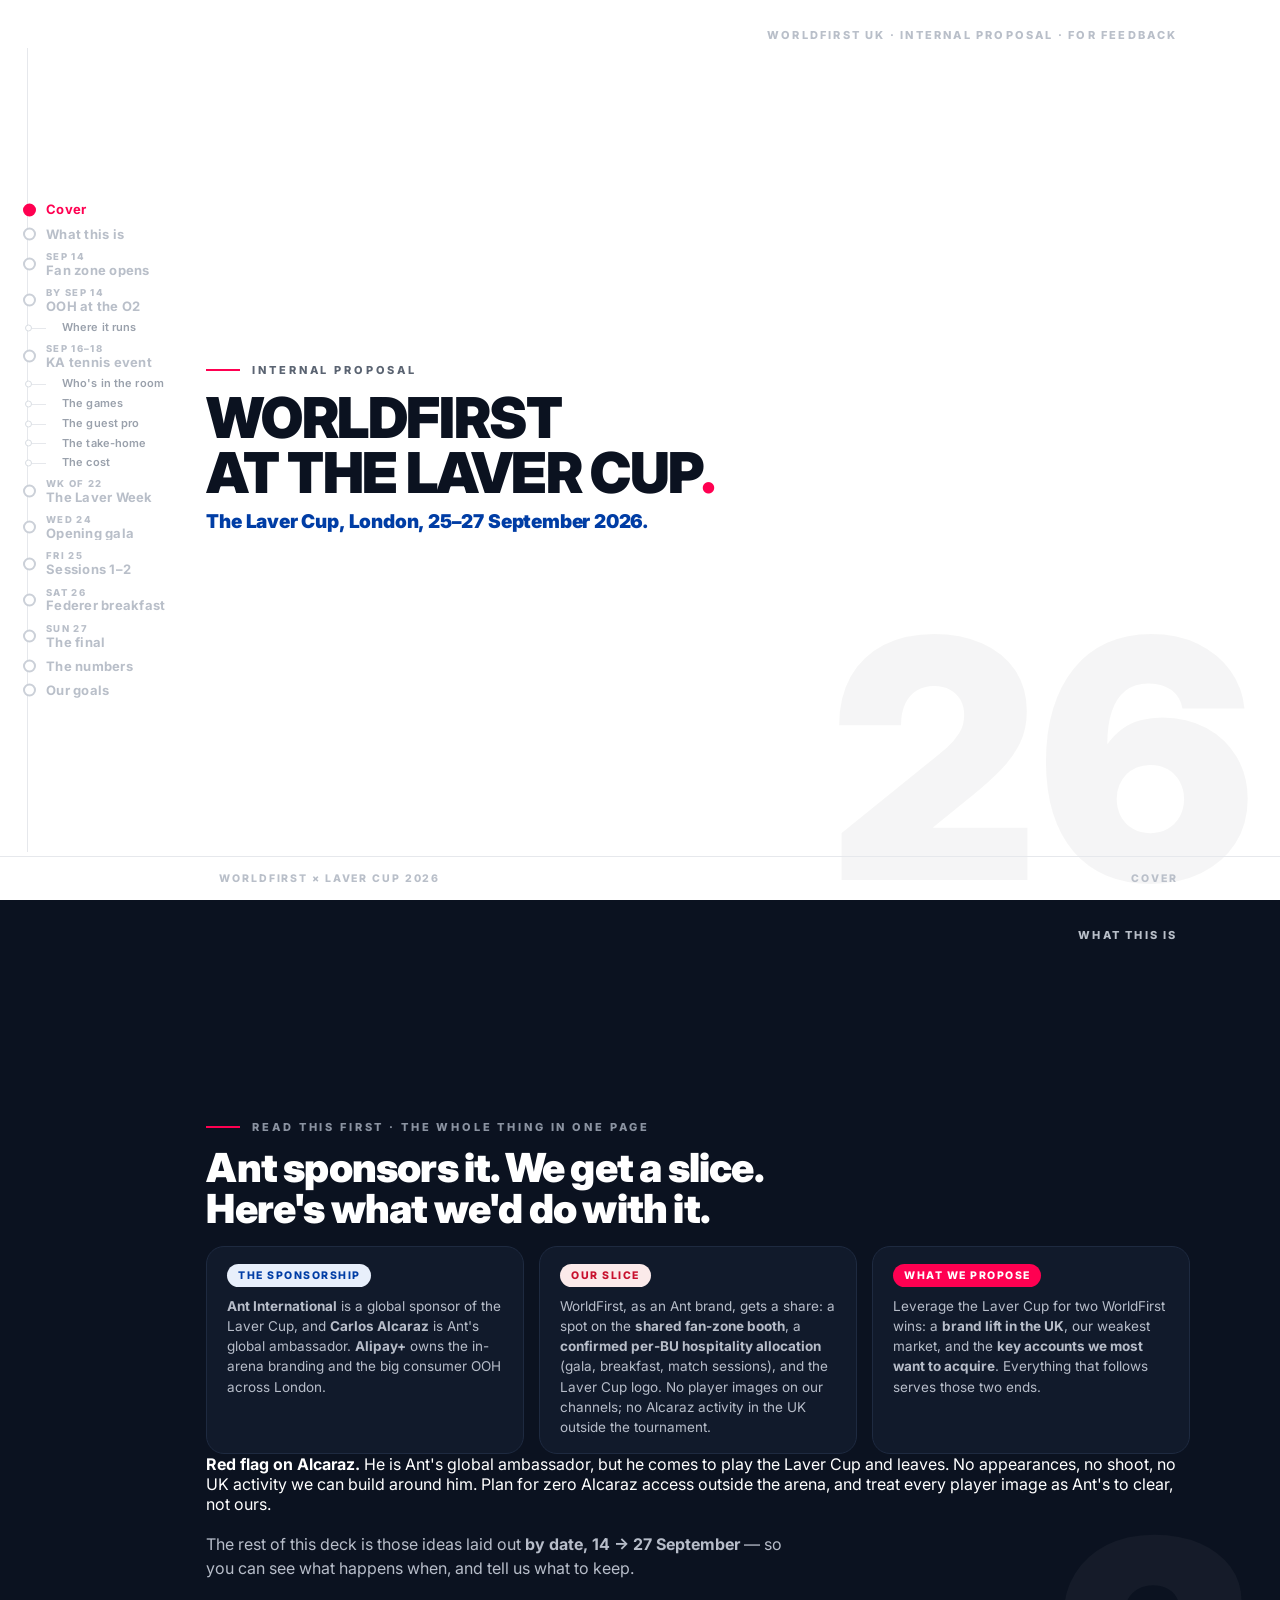
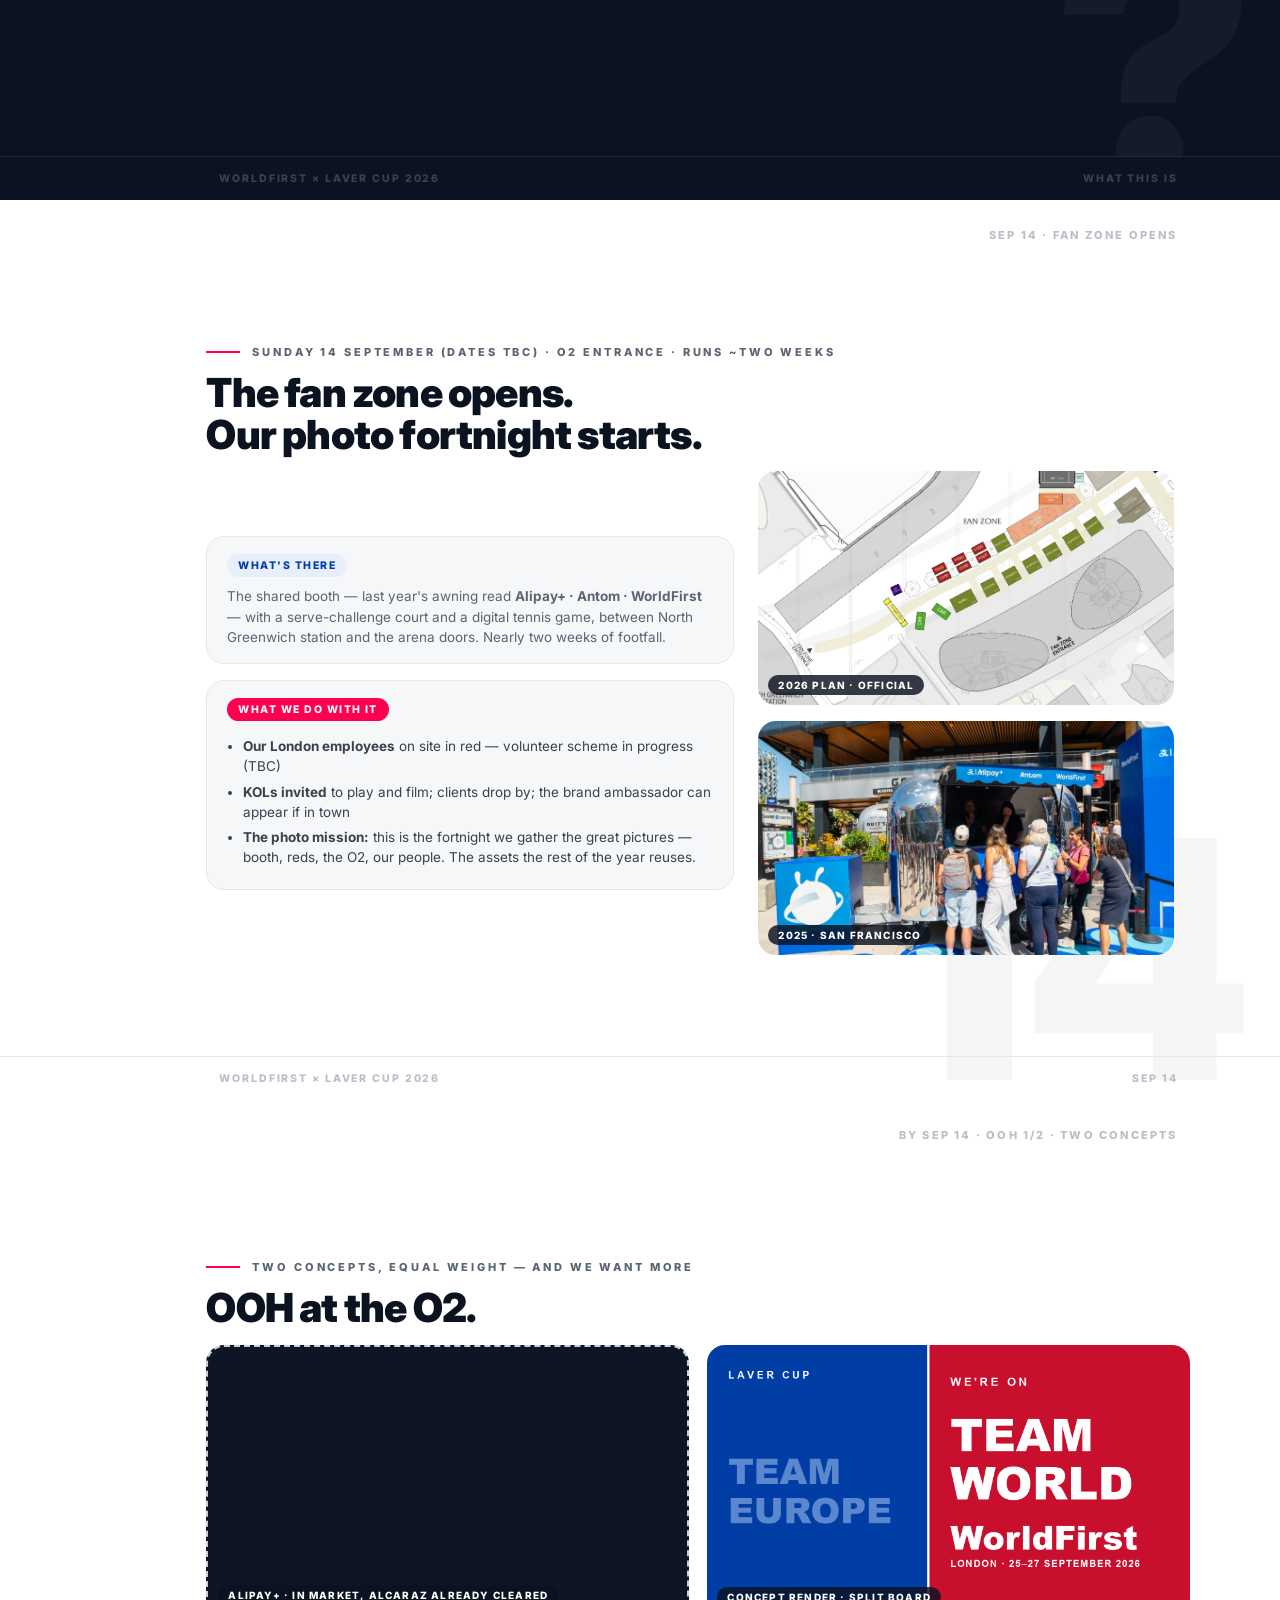
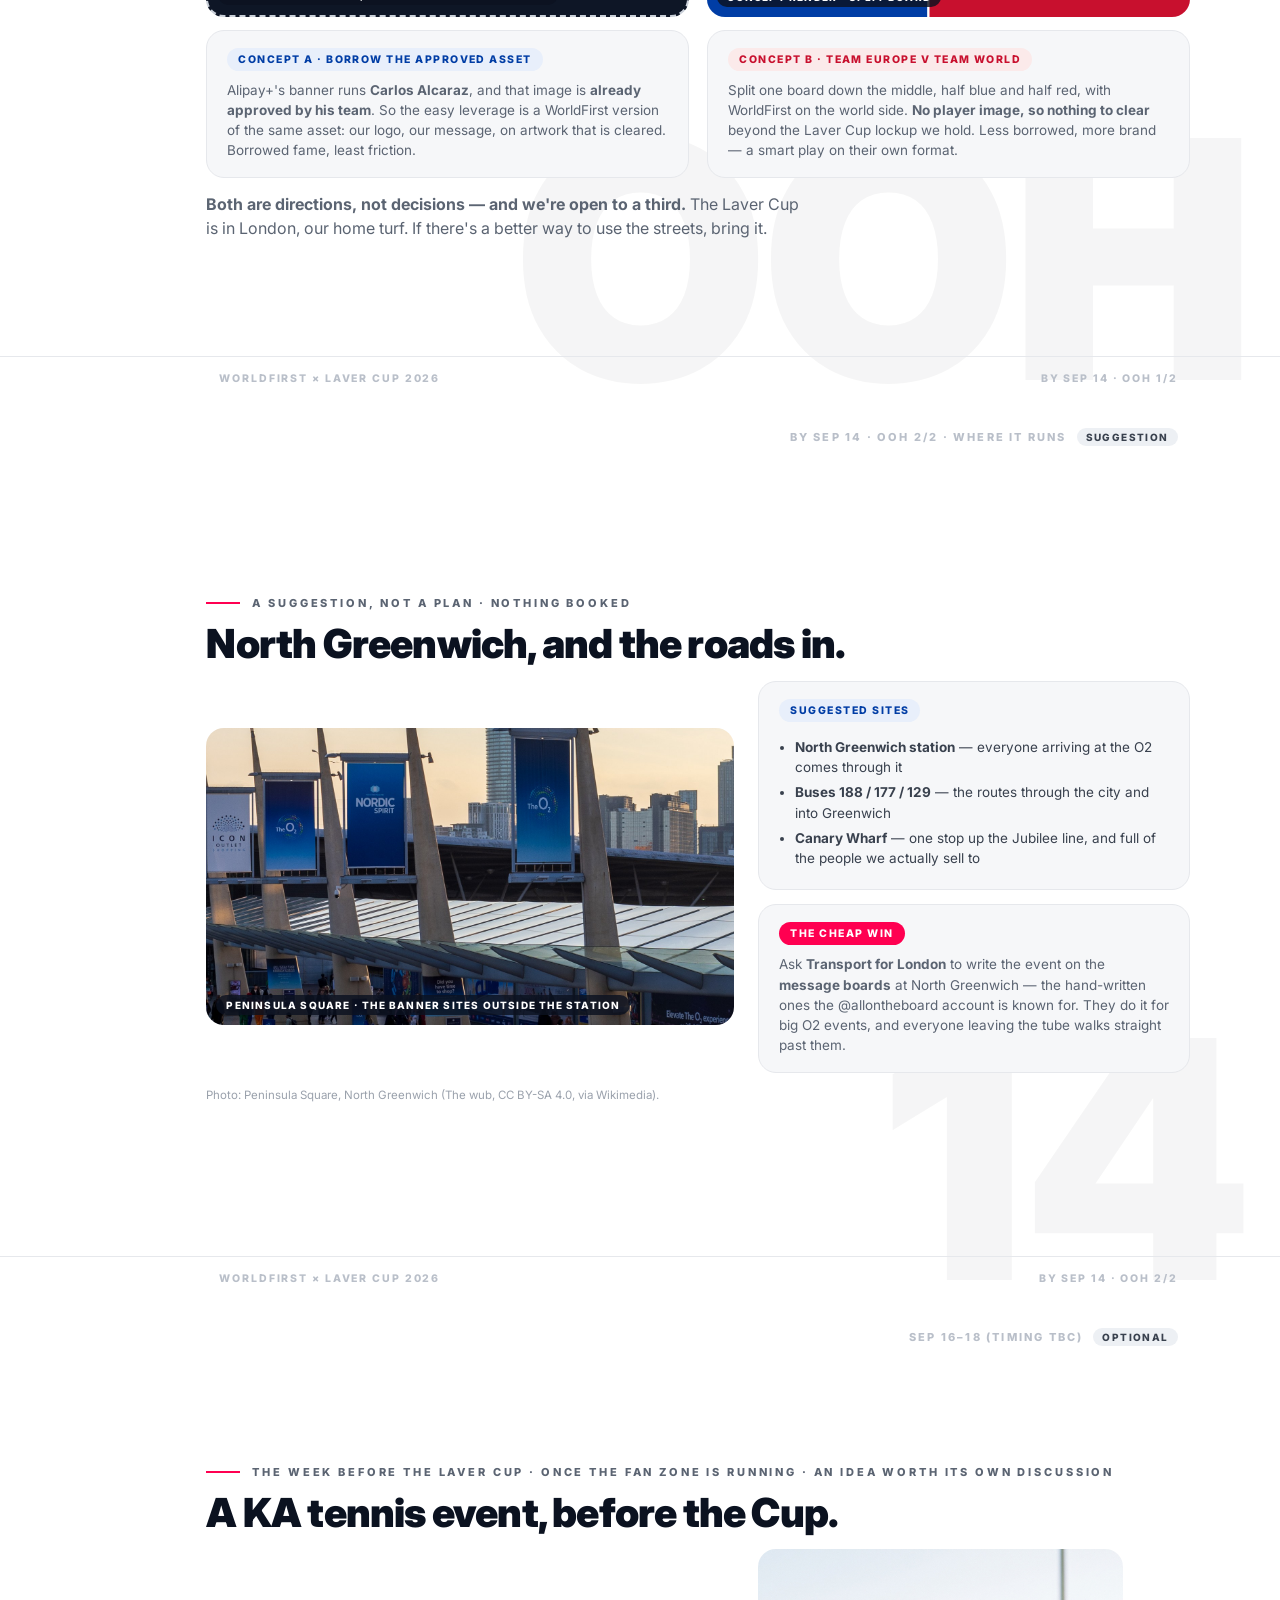
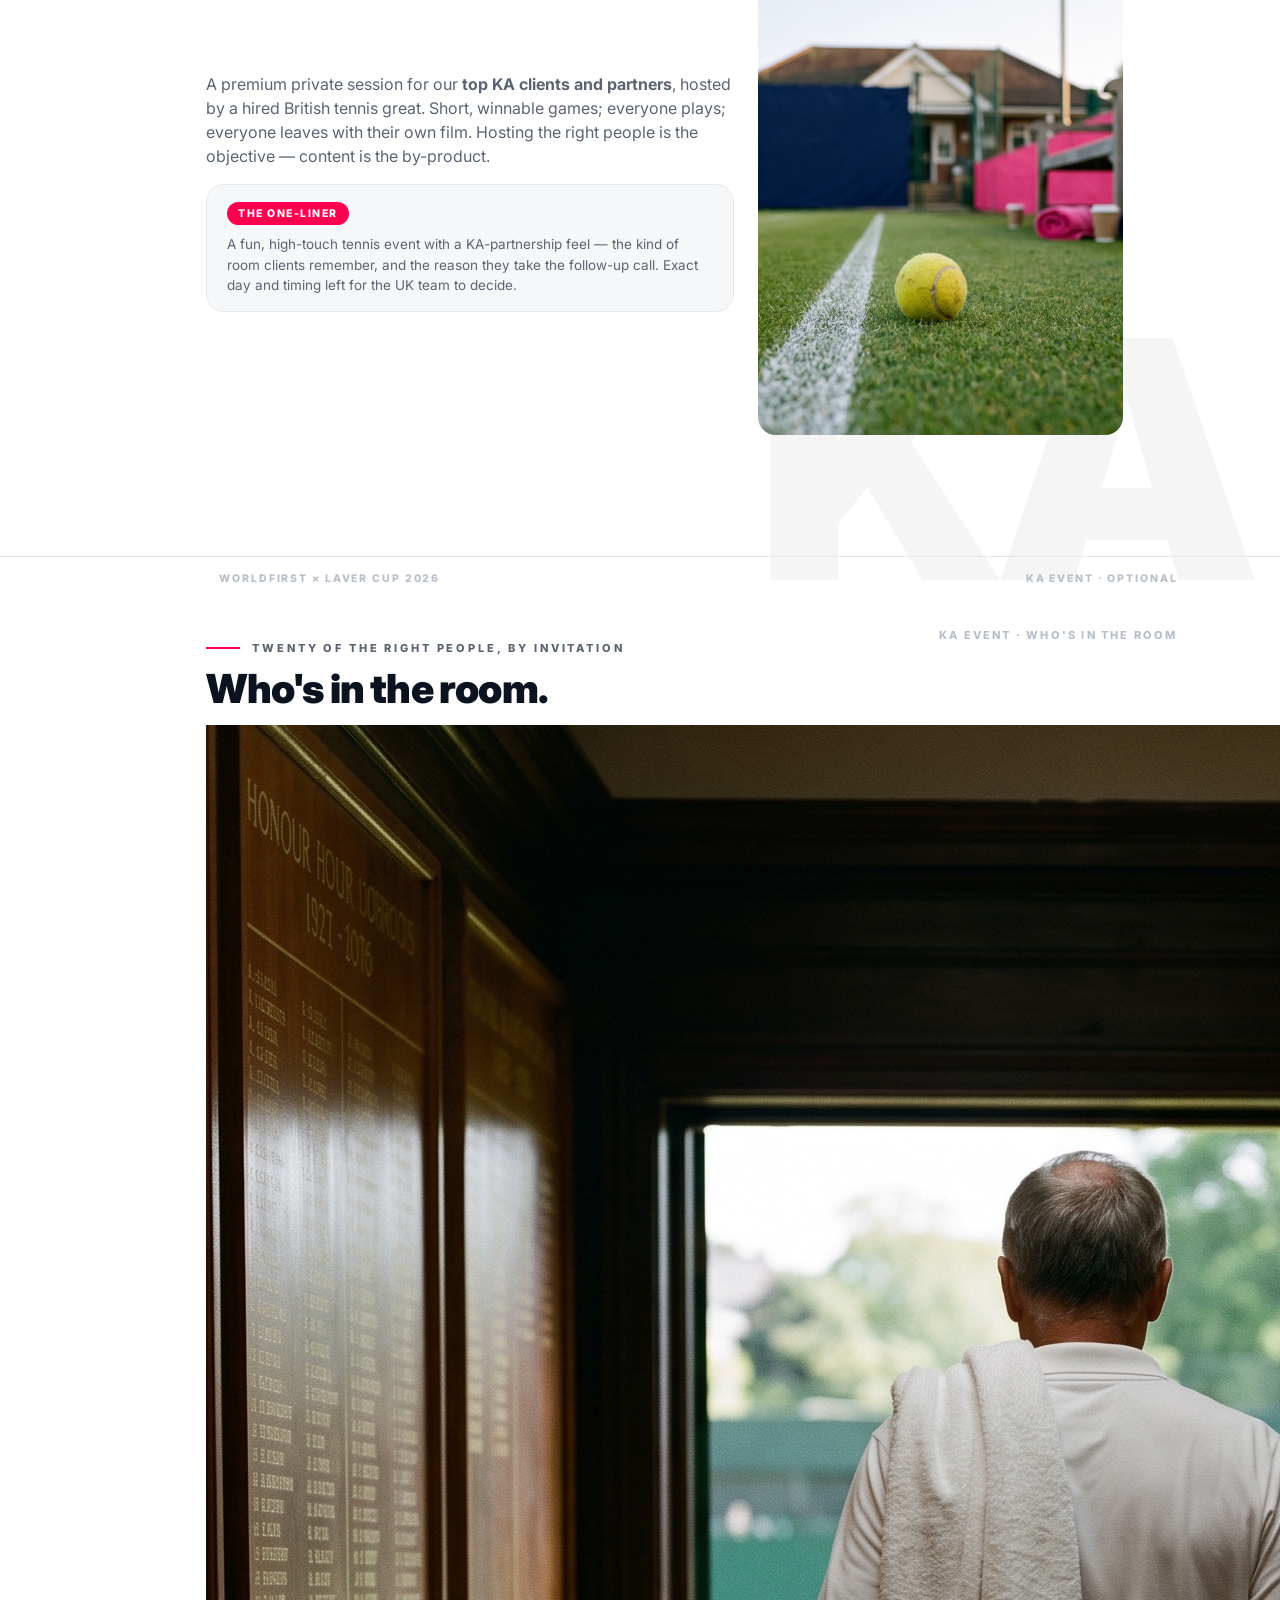
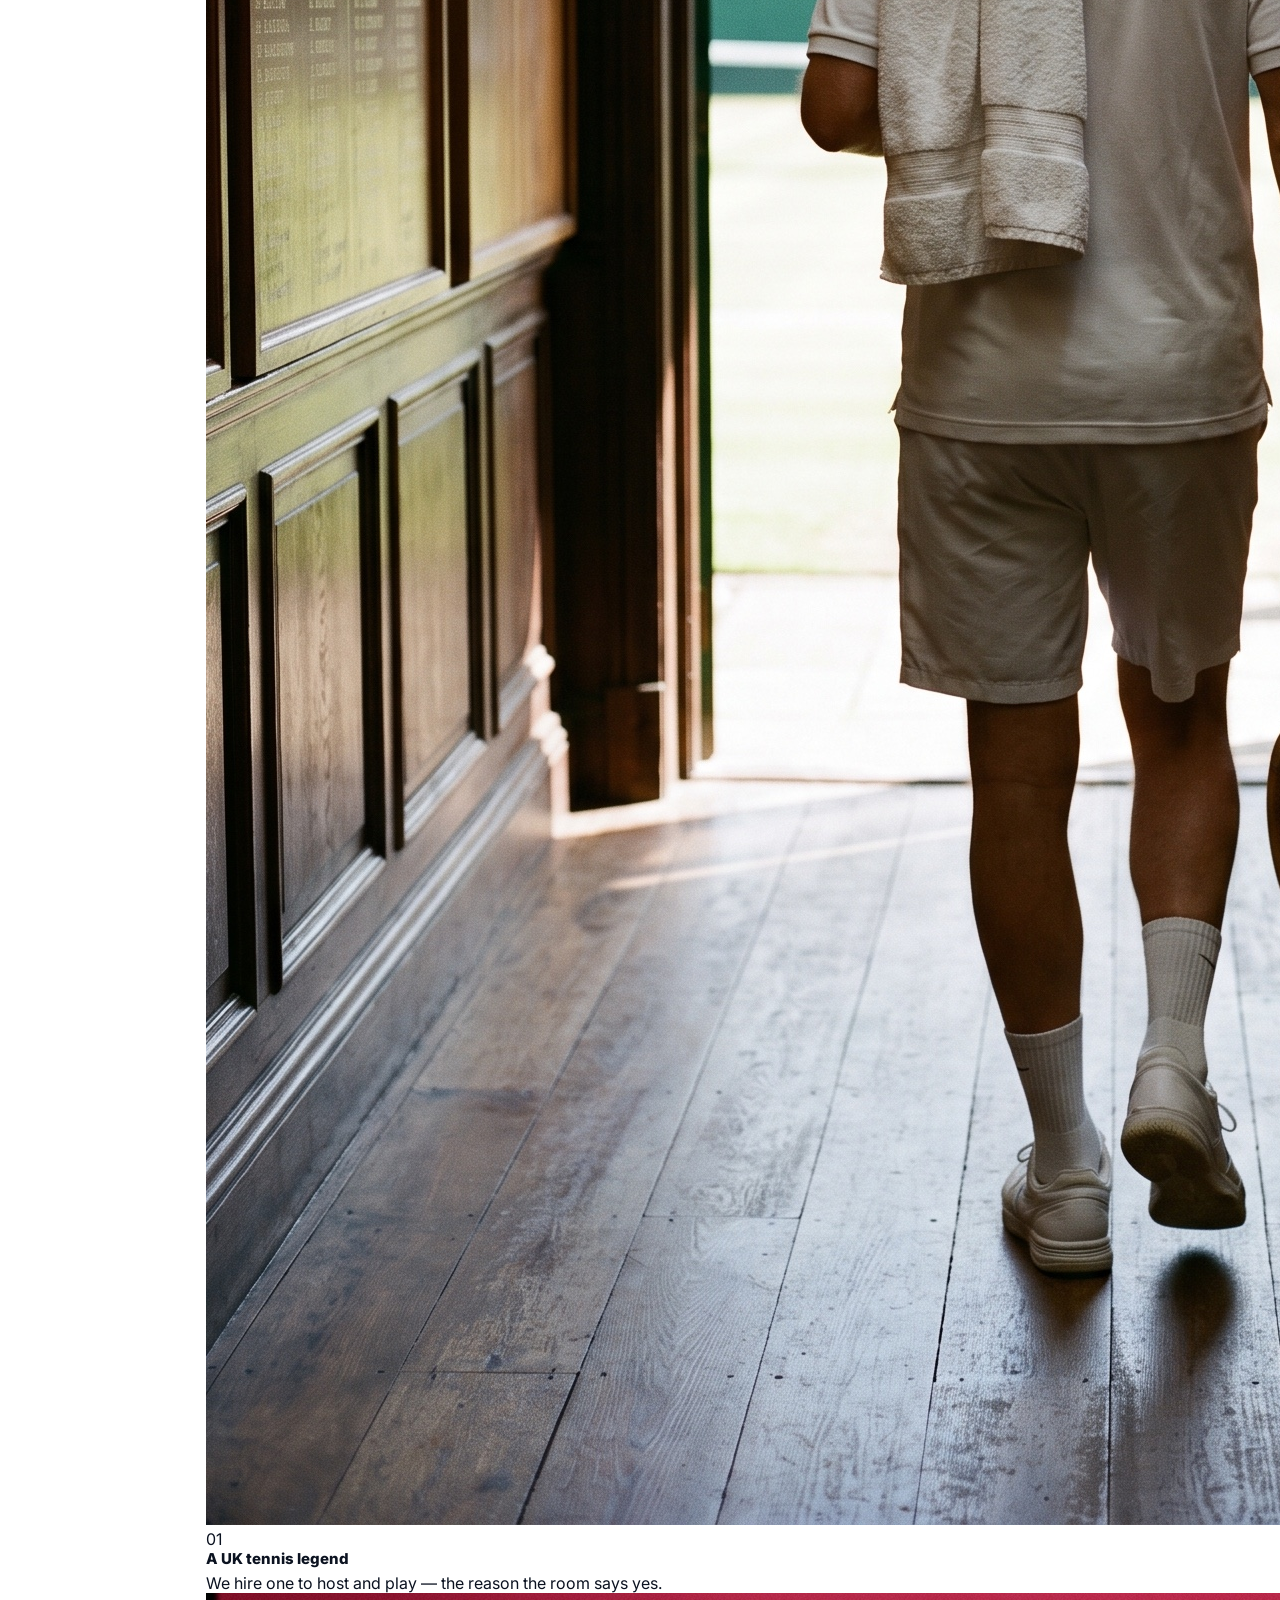
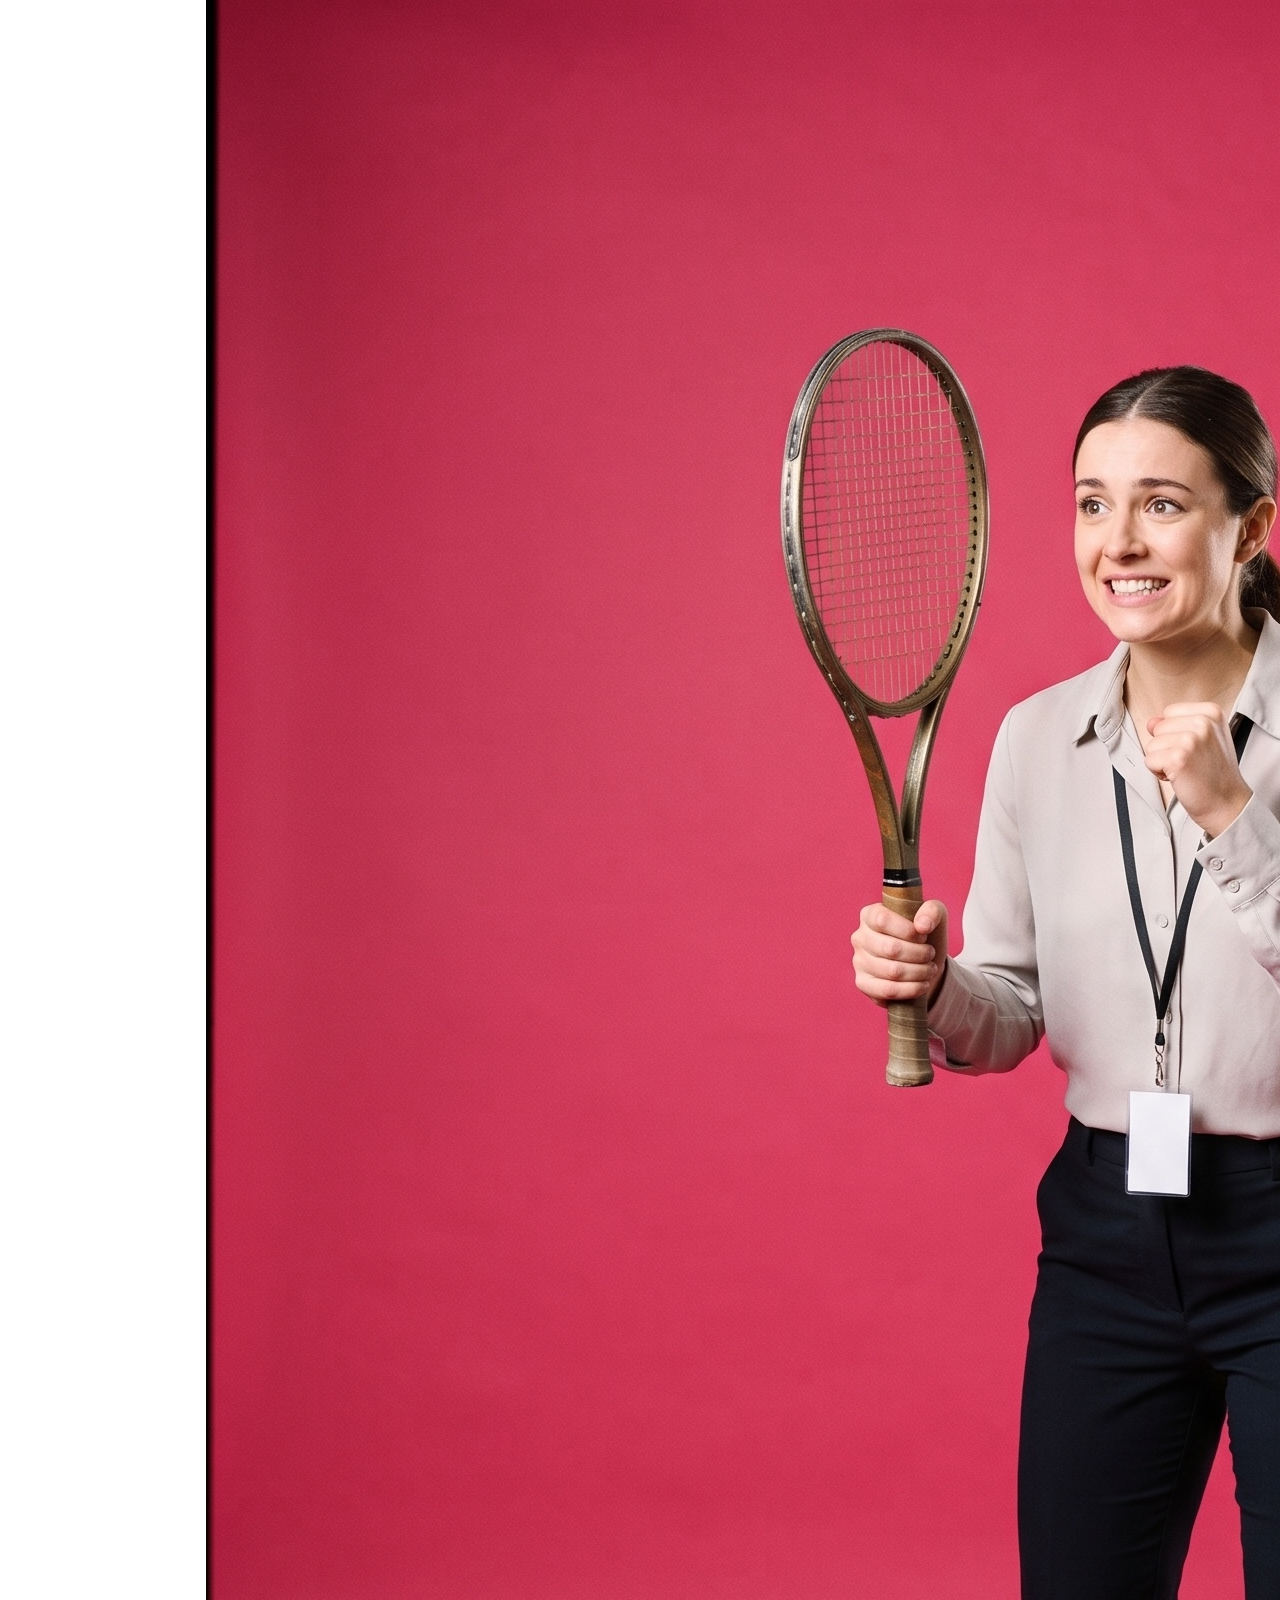
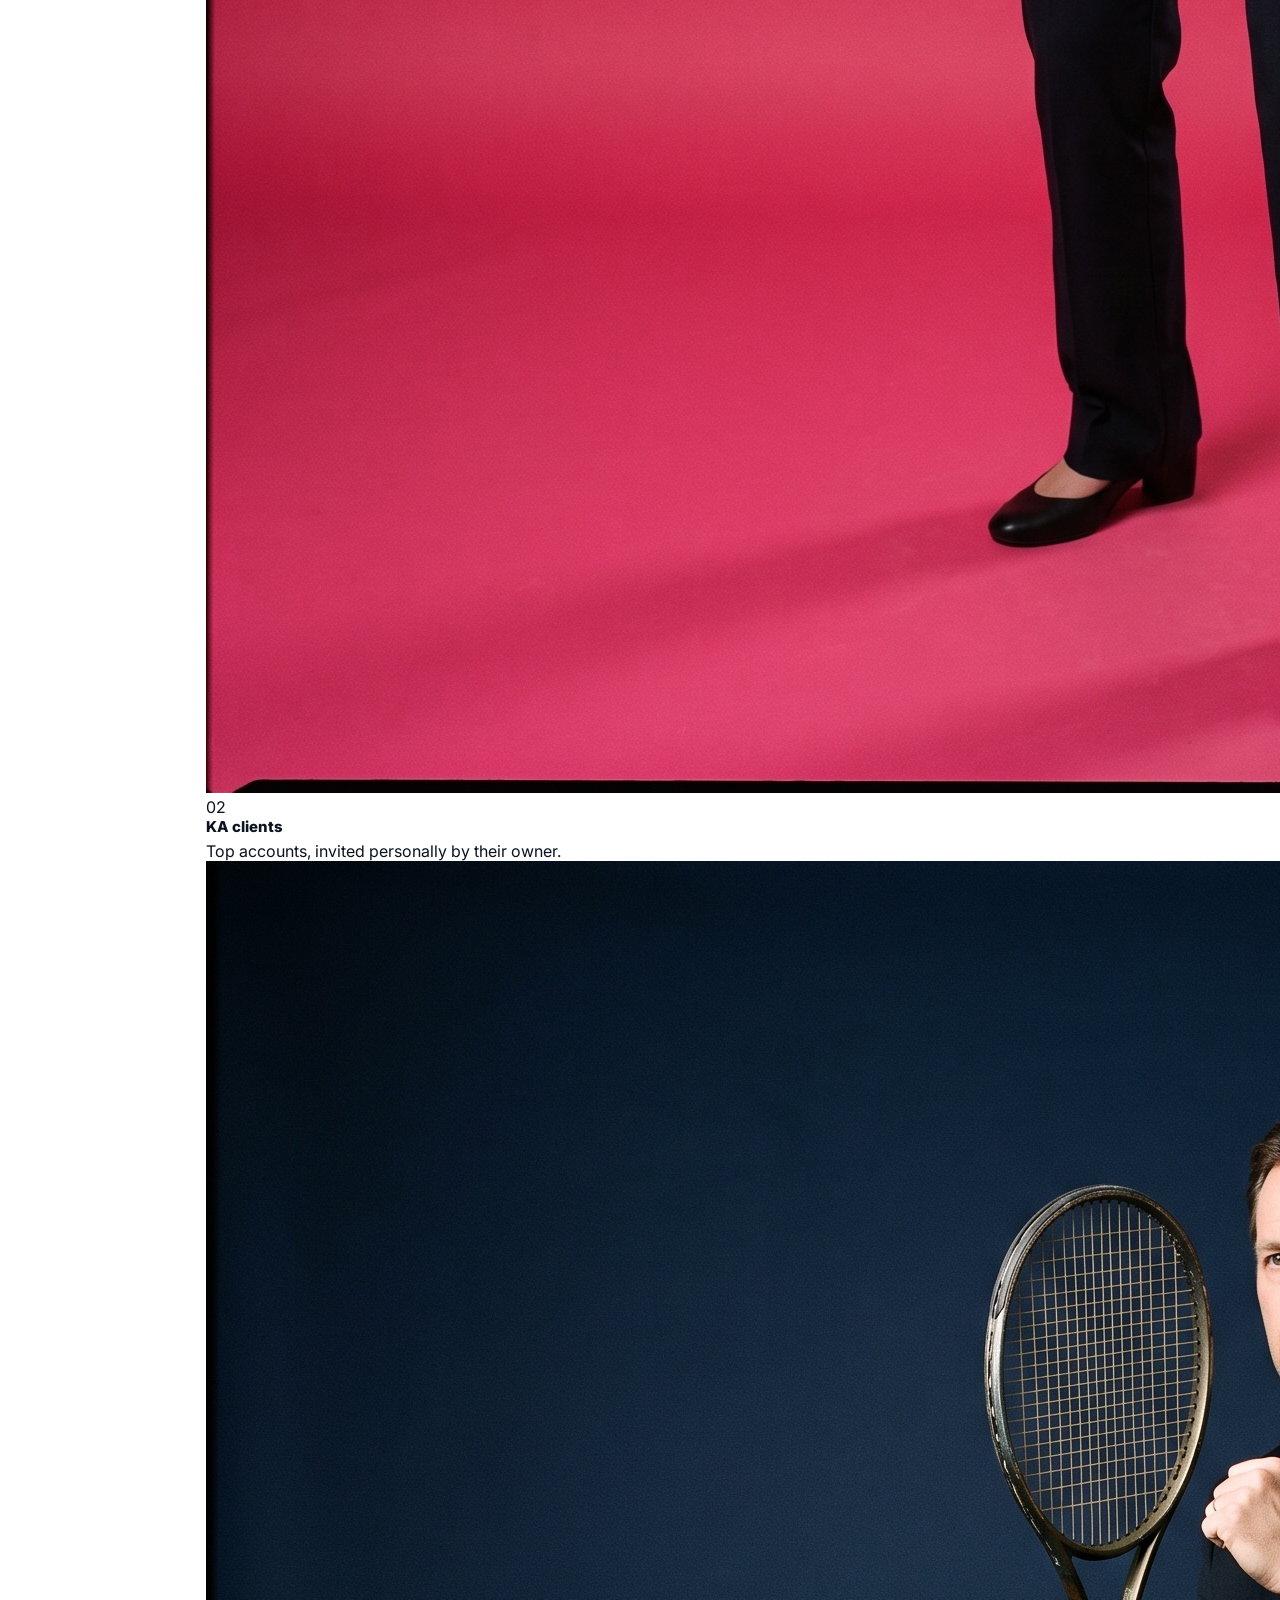
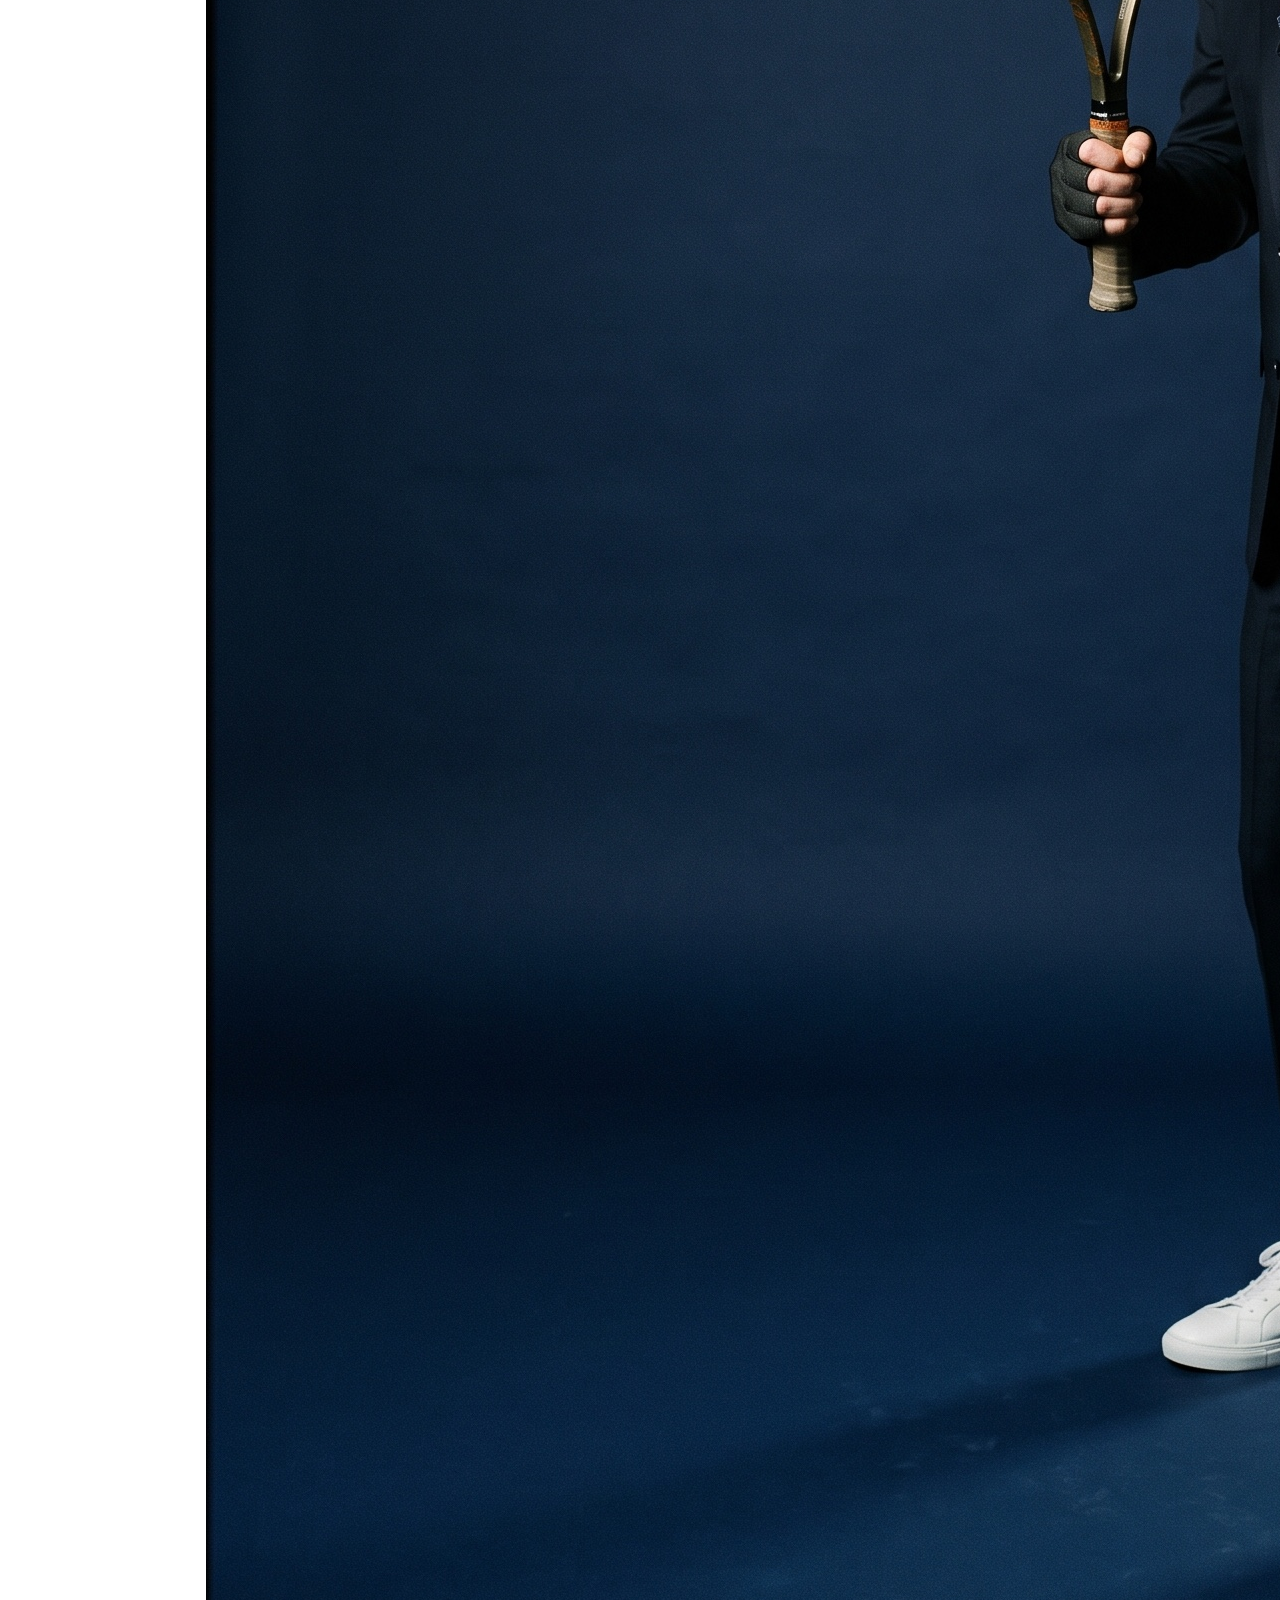
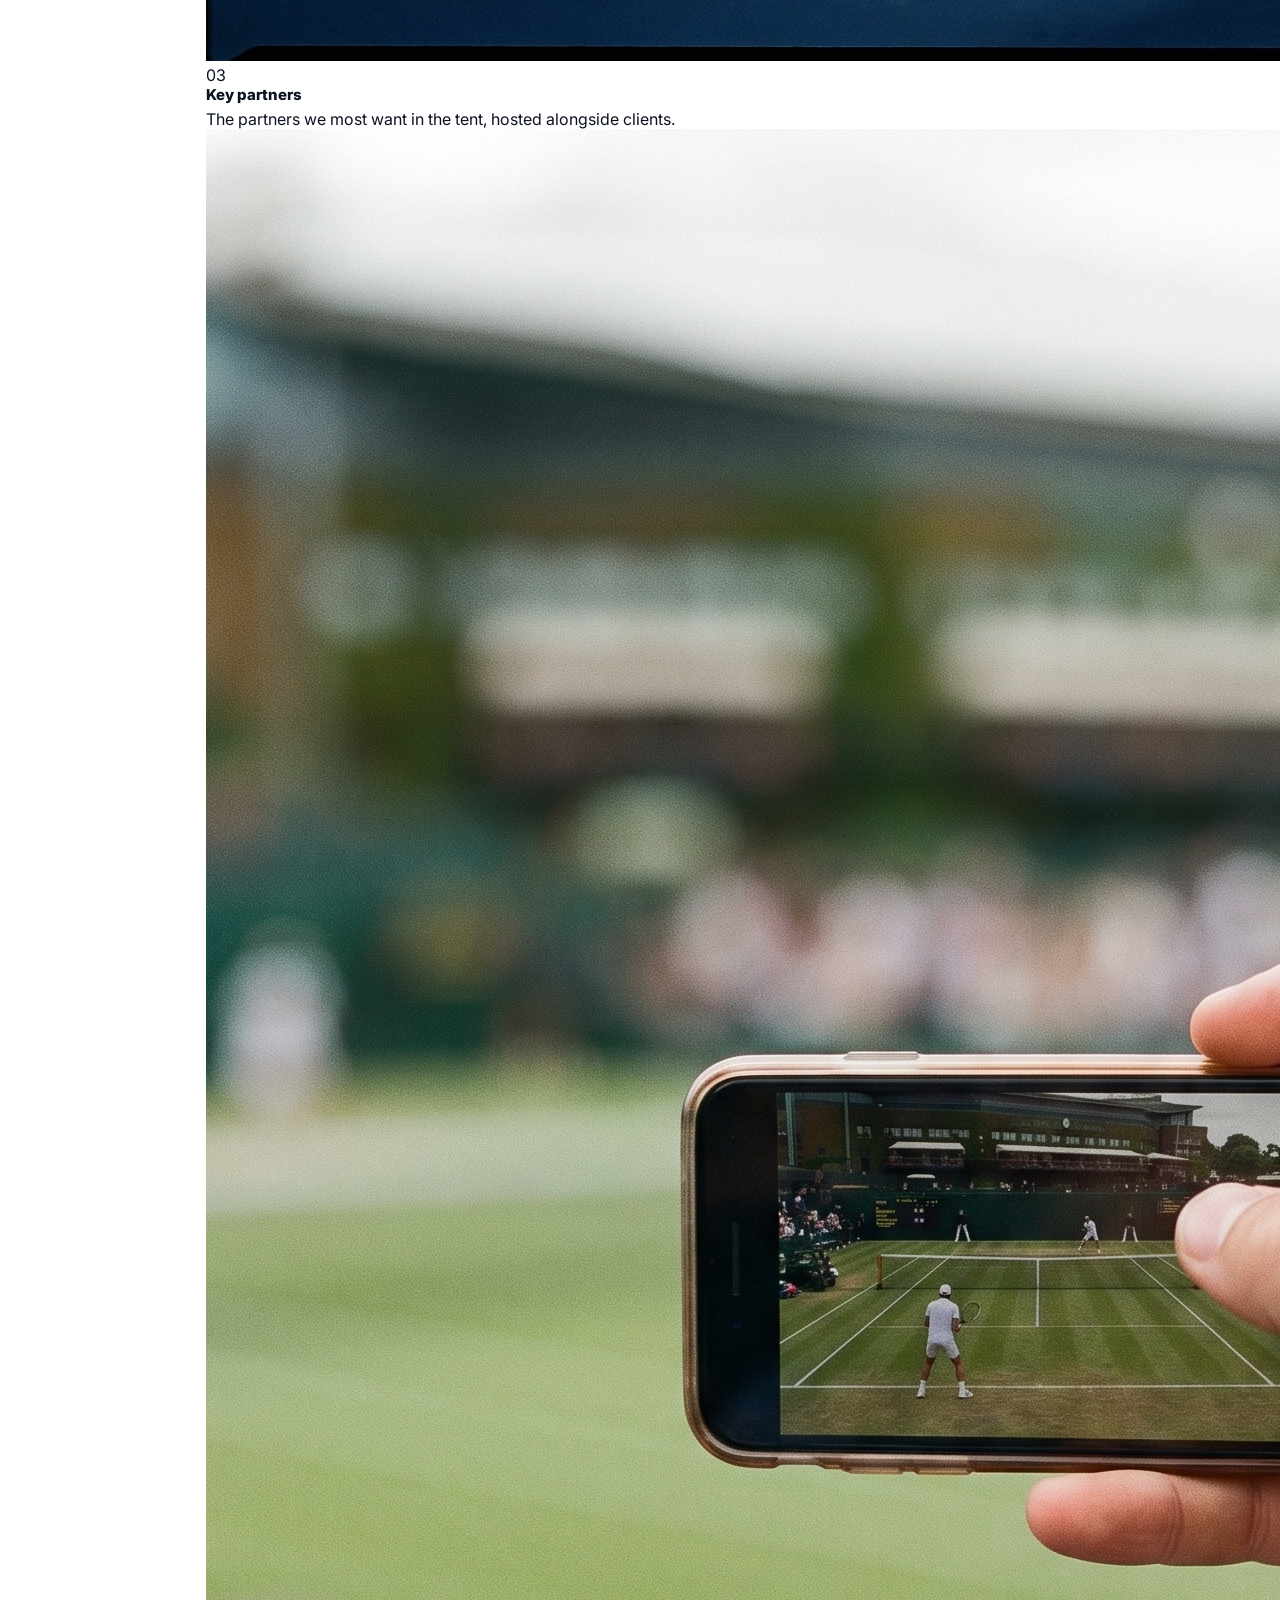
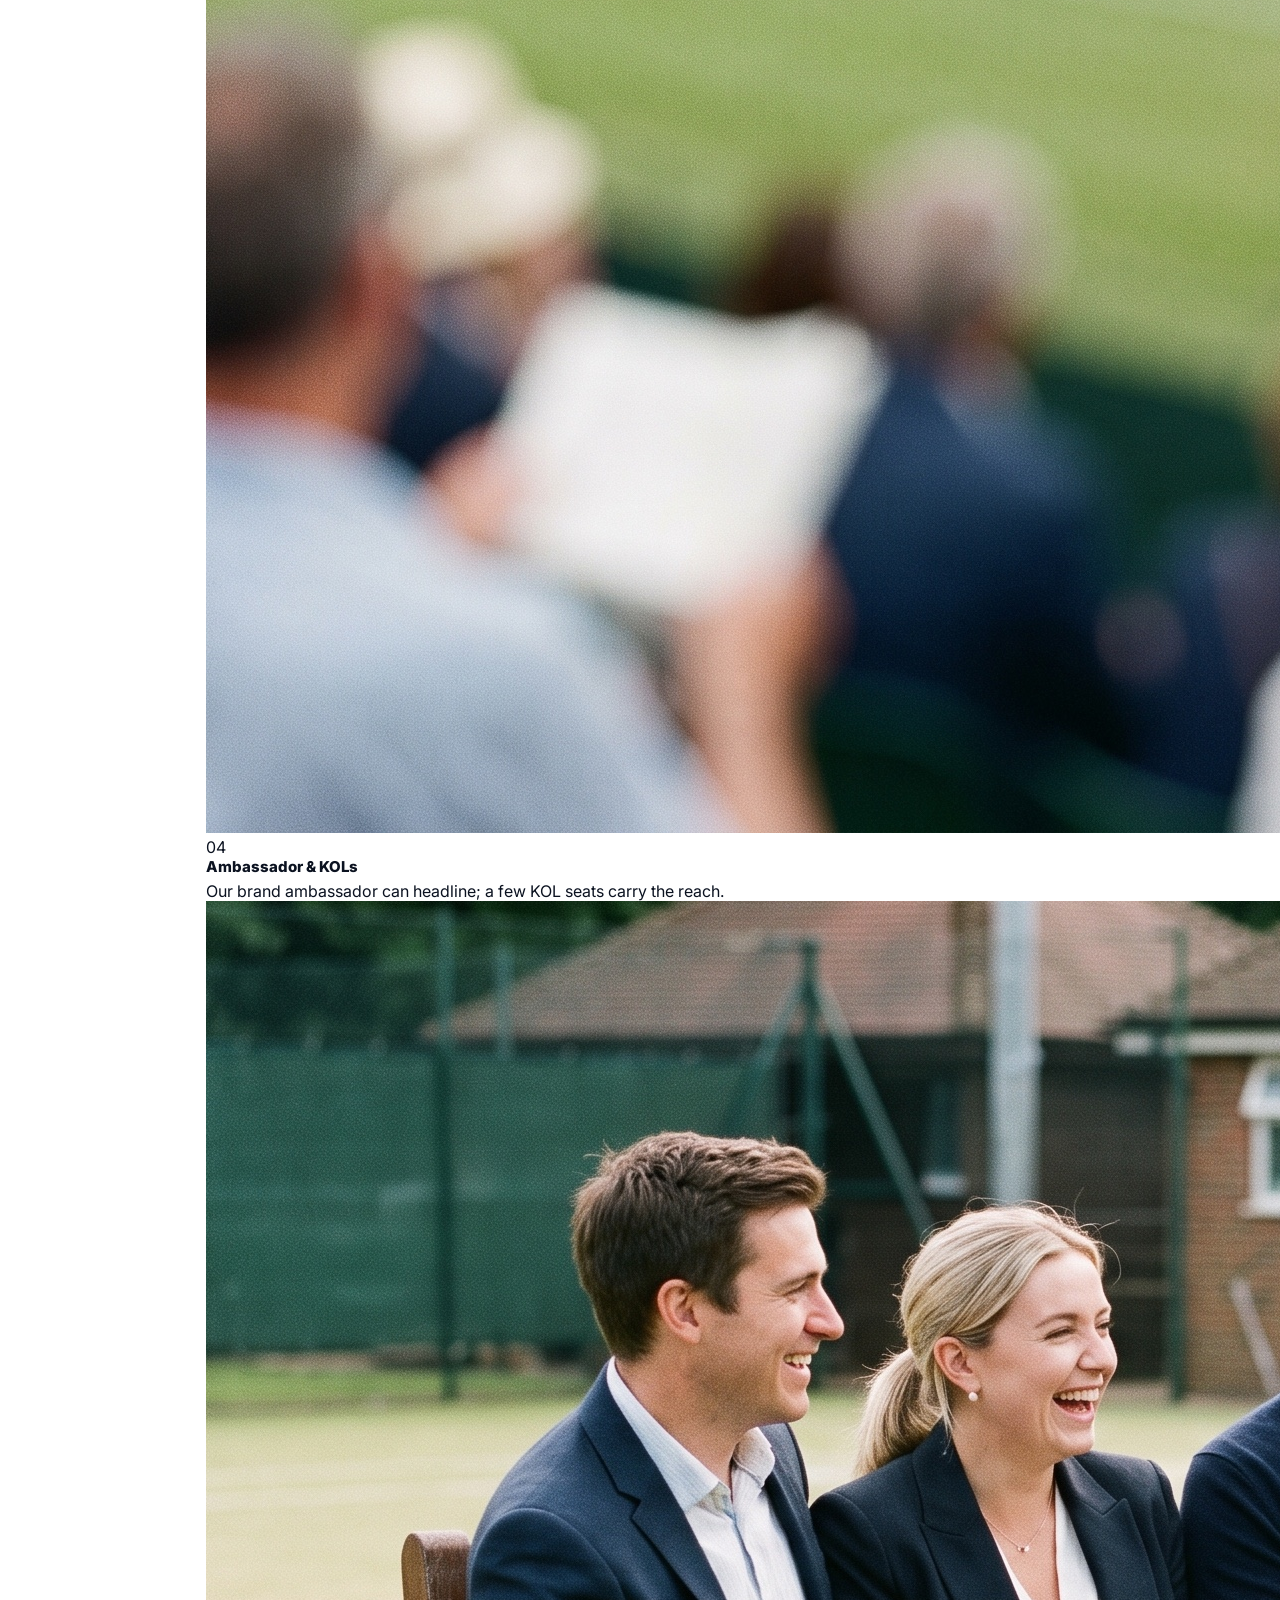
==== commit bb9ef0fb: "Room tiles reshuffled; trim the guest-pro slide Who's in the room: - Swap legend and key partners im" ====
--- a/index.html
+++ b/index.html
@@ -190,17 +190,17 @@
     <h2>Who's in the room.</h2>
     <div class="roomgrid">
       <div class="roomtile">
-        <figure><img src="img/v03.jpg" alt="A hired British tennis legend"></figure>
+        <figure><img src="img/v02.jpg" alt="A British tennis legend walking out to court"></figure>
         <span class="rt-n">01</span><h3>A UK tennis legend</h3>
         <p>We hire one to host and play — the reason the room says yes.</p>
       </div>
       <div class="roomtile">
-        <figure><img src="img/v05.jpg" alt="KA clients courtside"></figure>
+        <figure><img src="img/v04.jpg" alt="A KA client"></figure>
         <span class="rt-n">02</span><h3>KA clients</h3>
         <p>Top accounts, invited personally by their owner.</p>
       </div>
       <div class="roomtile">
-        <figure><img src="img/v02.jpg" alt="Key partners arriving"></figure>
+        <figure><img src="img/v03.jpg" alt="Key partners"></figure>
         <span class="rt-n">03</span><h3>Key partners</h3>
         <p>The partners we most want in the tent, hosted alongside clients.</p>
       </div>
@@ -210,7 +210,7 @@
         <p>Our brand ambassador can headline; a few KOL seats carry the reach.</p>
       </div>
       <div class="roomtile">
-        <figure><img src="img/lc-booth25.jpg" alt="Our employees on site"></figure>
+        <figure><img src="img/v05.jpg" alt="Our employees on site"></figure>
         <span class="rt-n">05</span><h3>Our employees</h3>
         <p>A small host team in red, running the day and gathering content.</p>
       </div>
@@ -253,17 +253,16 @@
     <div class="kicker">Fee estimates only — real numbers come from agency quotes</div>
     <h2>Who hosts it with us.</h2>
     <table class="tbl">
-      <tr><th>Option</th><th>Profile (examples of the tier)</th><th>Est. fee for one day*</th><th>Notes</th></tr>
+      <tr><th>Option</th><th>Profile (examples of the tier)</th><th>Est. fee for one day</th><th>Notes</th></tr>
       <tr class="rec"><td>British legend ✦</td><td><div class="tcell"><img class="face" src="https://upload.wikimedia.org/wikipedia/commons/thumb/9/90/Tim_Henman_2006_Australian_Open.JPG/330px-Tim_Henman_2006_Australian_Open.JPG" alt="Tim Henman" onerror="this.style.display='none'"><span><b>Tim Henman</b> — retired, universally known in the UK · <a class="wikilink" href="https://en.wikipedia.org/wiki/Tim_Henman" target="_blank" rel="noopener">WIKI ↗</a></span></div></td><td>£15–30k</td><td><b>Recommended.</b> Best recognition per pound.</td></tr>
       <tr class="rec"><td>Big-serve legend ✦</td><td><div class="tcell"><img class="face" src="https://upload.wikimedia.org/wikipedia/commons/thumb/6/60/Greg_Rusedski_2014.jpg/330px-Greg_Rusedski_2014.jpg" alt="Greg Rusedski" onerror="this.style.display='none'"><span><b>Greg Rusedski</b> — once the fastest serve in the world · <a class="wikilink" href="https://en.wikipedia.org/wiki/Greg_Rusedski" target="_blank" rel="noopener">WIKI ↗</a></span></div></td><td>£10–20k</td><td><b>Also recommended.</b> Makes Return the Rocket the headline.</td></tr>
       <tr><td>Recent women's star</td><td><div class="tcell"><span class="faces"><img class="face" src="https://upload.wikimedia.org/wikipedia/commons/thumb/0/0a/Konta_RG19_%2829%29_%2848199186357%29.jpg/330px-Konta_RG19_%2829%29_%2848199186357%29.jpg" alt="Johanna Konta" onerror="this.style.display='none'"><img class="face" src="https://upload.wikimedia.org/wikipedia/commons/thumb/7/71/Robson_WM17_%285%29_%2835793473560%29.jpg/330px-Robson_WM17_%285%29_%2835793473560%29.jpg" alt="Laura Robson" onerror="this.style.display='none'"></span><span><b>Johanna Konta</b> <a class="wikilink" href="https://en.wikipedia.org/wiki/Johanna_Konta" target="_blank" rel="noopener">WIKI ↗</a> / <b>Laura Robson</b> <a class="wikilink" href="https://en.wikipedia.org/wiki/Laura_Robson" target="_blank" rel="noopener">WIKI ↗</a></span></div></td><td>£8–20k</td><td>Strong option; pair with a legend for two hosts.</td></tr>
       <tr><td>The dream</td><td><div class="tcell"><img class="face" src="https://upload.wikimedia.org/wikipedia/commons/thumb/b/bf/2015_Australian_Open_-_Andy_Murray_12_%28cropped%29.jpg/330px-2015_Australian_Open_-_Andy_Murray_12_%28cropped%29.jpg" alt="Andy Murray" onerror="this.style.display='none'"><span><b>Andy Murray</b> · <a class="wikilink" href="https://en.wikipedia.org/wiki/Andy_Murray" target="_blank" rel="noopener">WIKI ↗</a></span></div></td><td>£100k+</td><td>National-news level. Only for a flagship moment.</td></tr>
     </table>
     <div class="card" style="margin-top:14px">
-      <span class="chip grey">A route to the talent — open now</span>
-      <p>Rather than go straight to agents, the UK team can open a <b>club route</b>: <b>Edgbaston Priory</b>, which has standing contact across British tennis and can make the introductions. <b>An enquiry costs nothing and legends book early</b> — worth saying yes to this week.</p>
-    </div>
-    <p class="foot">*One appearance day + usage on our own channels (UK); usage term per agency negotiation, target 12 months. Add 10–20% agency fee. No payments/banking sponsor conflicts; active-tour players ruled out that week. Named players are tier examples, not confirmed targets. Photos &amp; links: Wikipedia.</p>
+      <span class="chip grey">A route to the talent</span>
+      <p>Rather than go straight to agents, the UK team can open a <b>club route</b>: <b>Edgbaston Priory</b>, which has standing contact across British tennis and can make the introductions.</p>
+    </div>
   </div>
   <div class="strip"><span>WorldFirst × Laver Cup 2026</span><span>KA EVENT</span></div>
 </section>
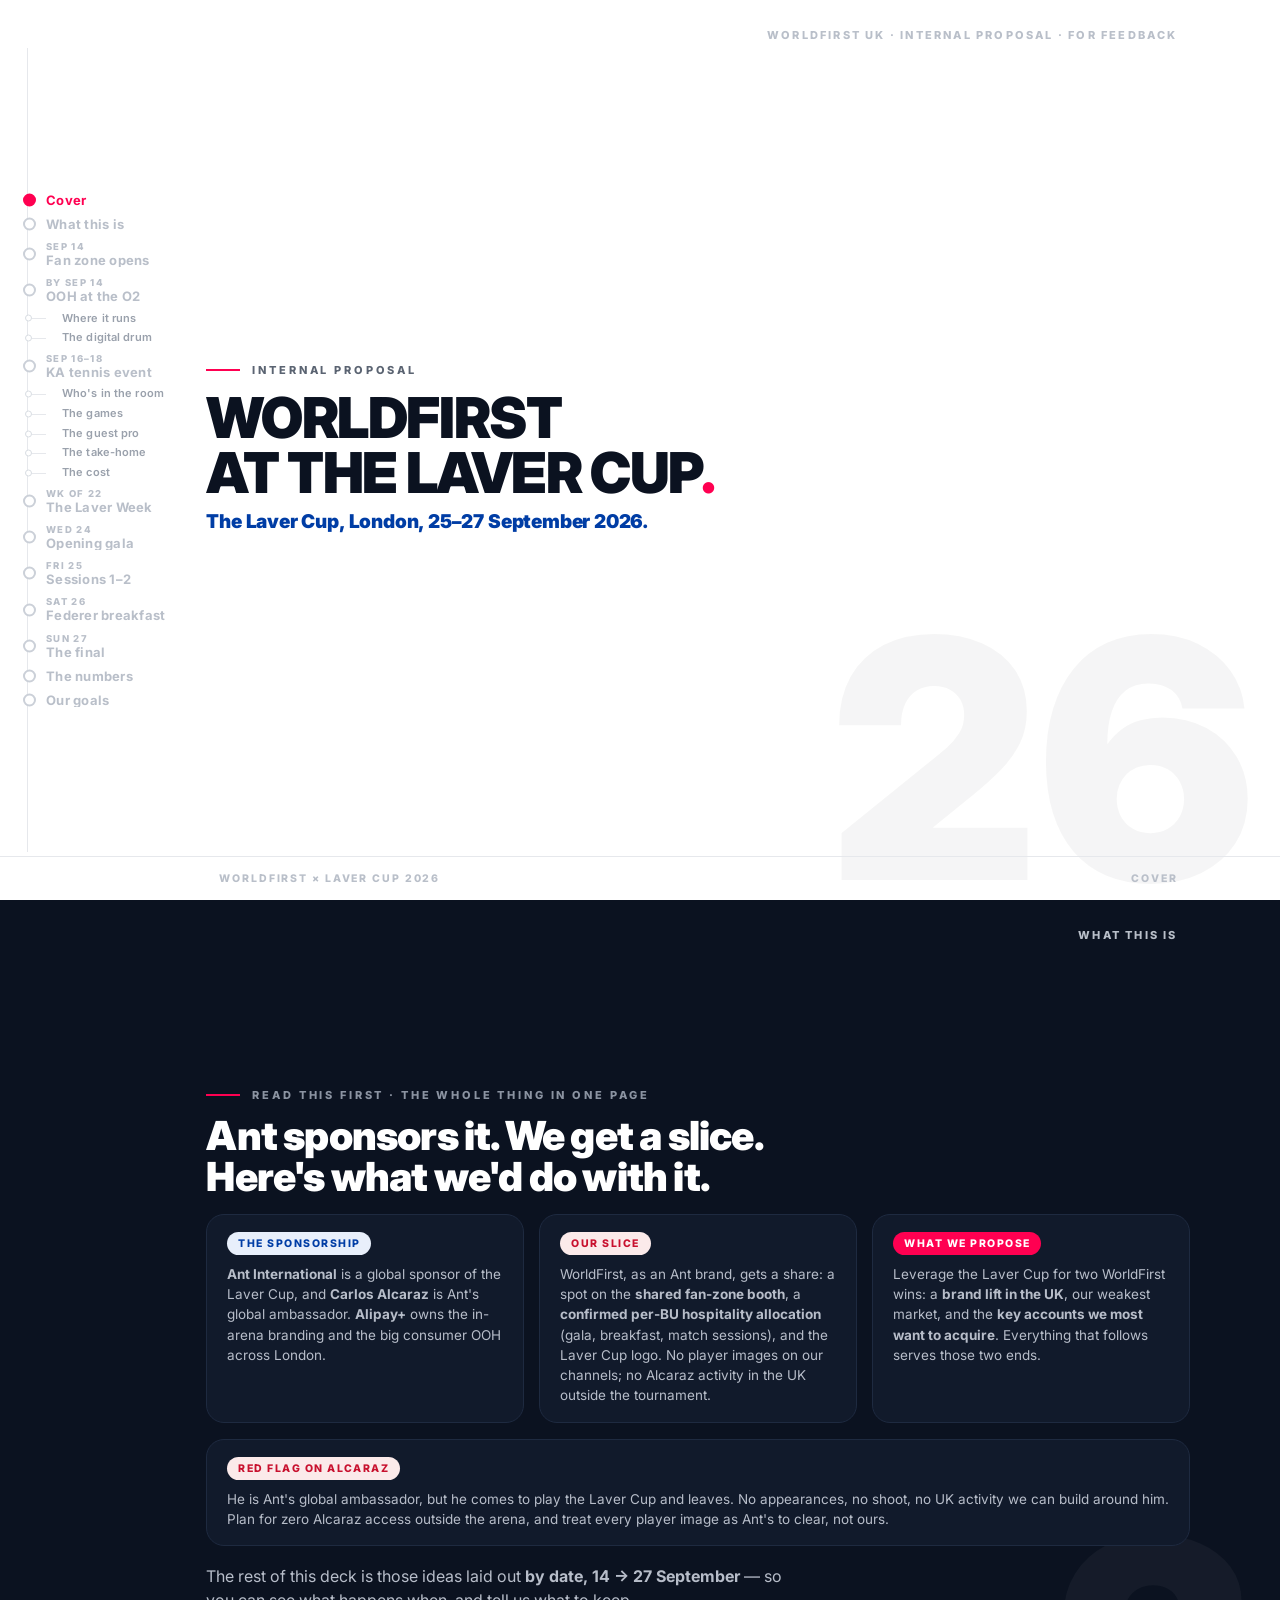
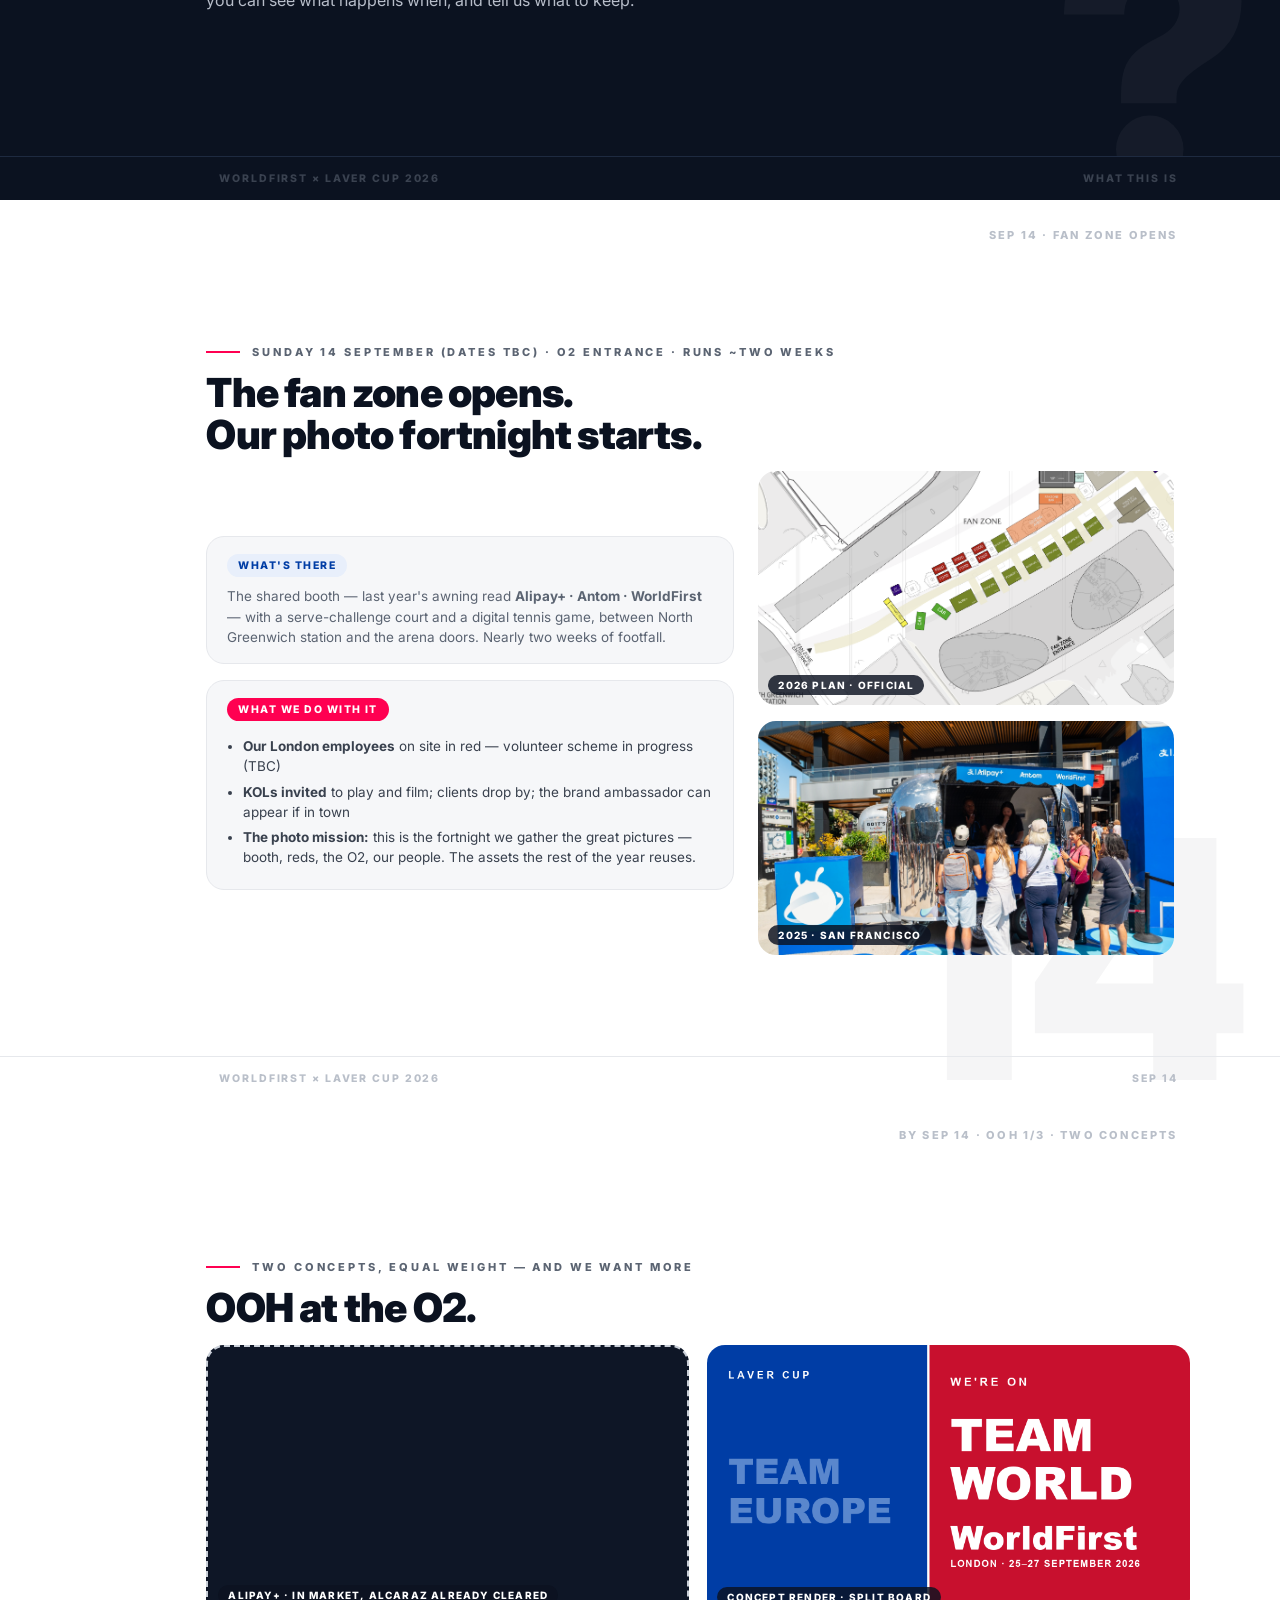
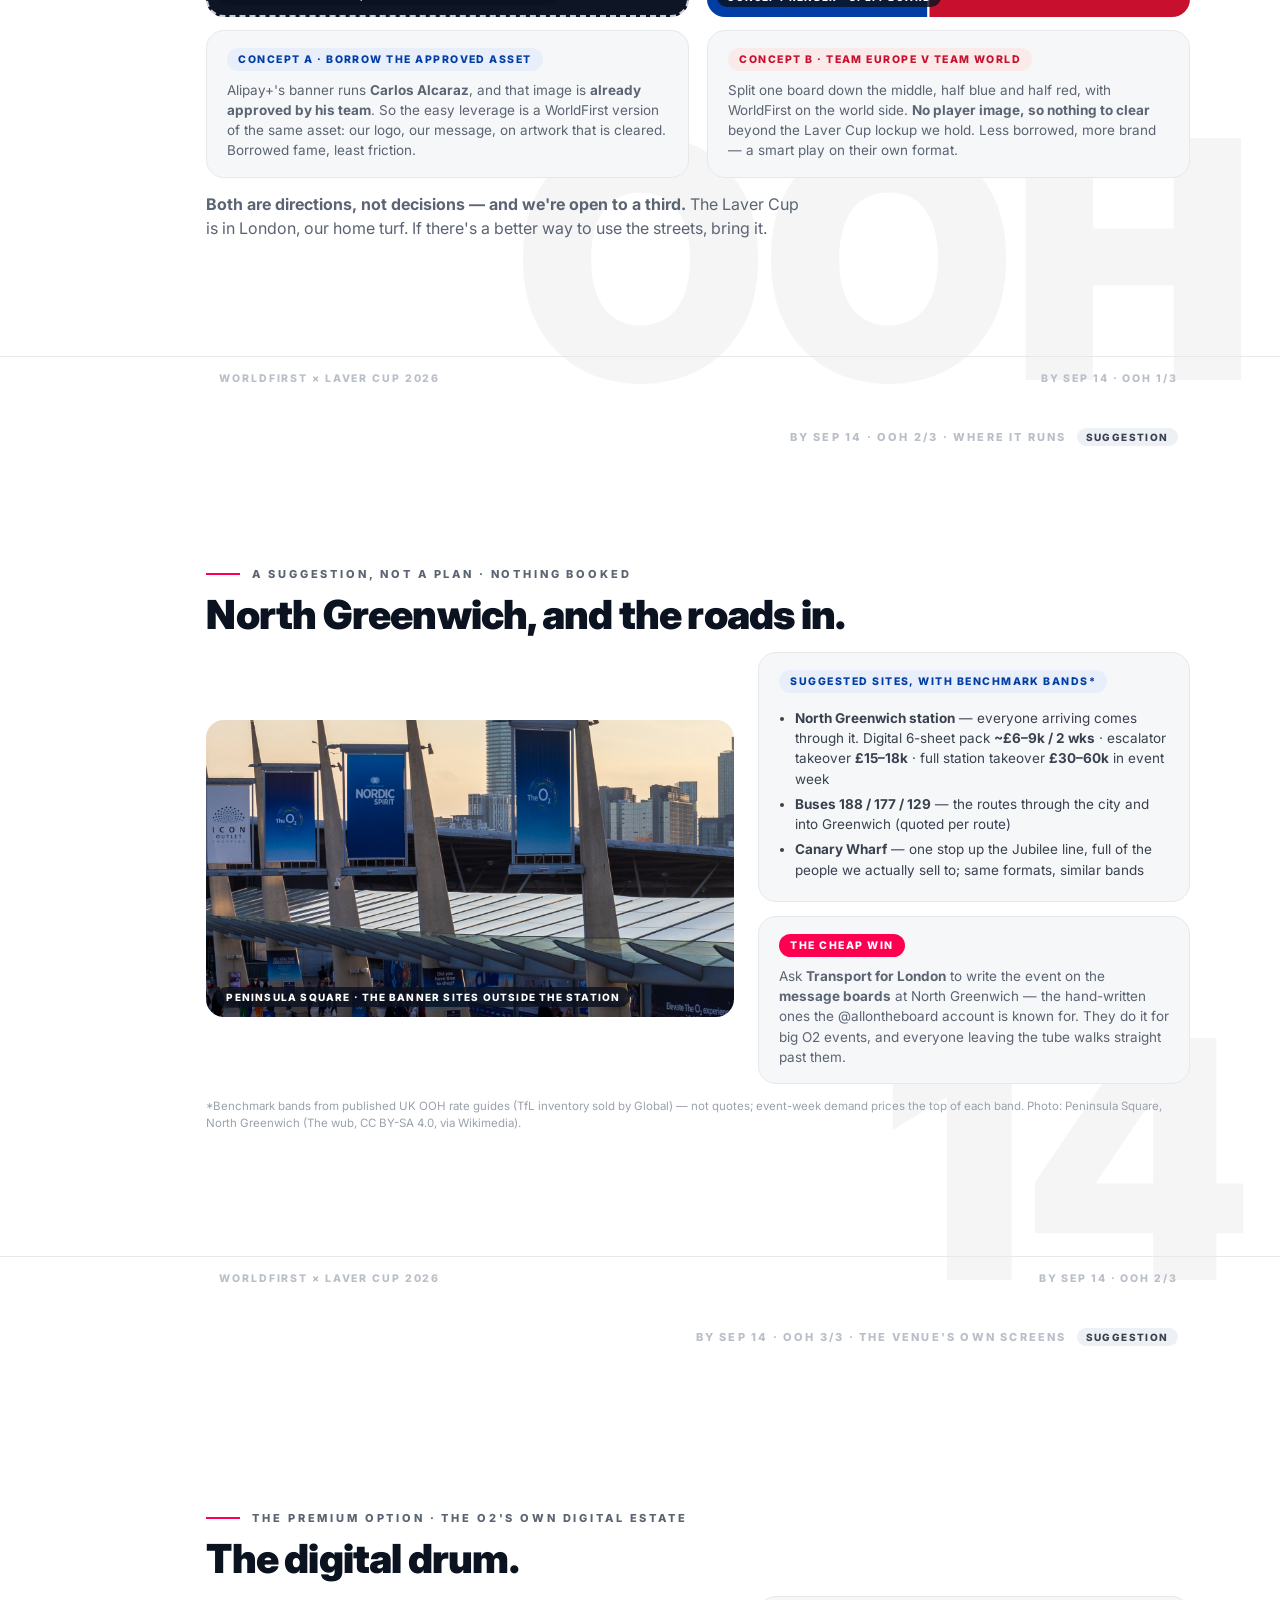
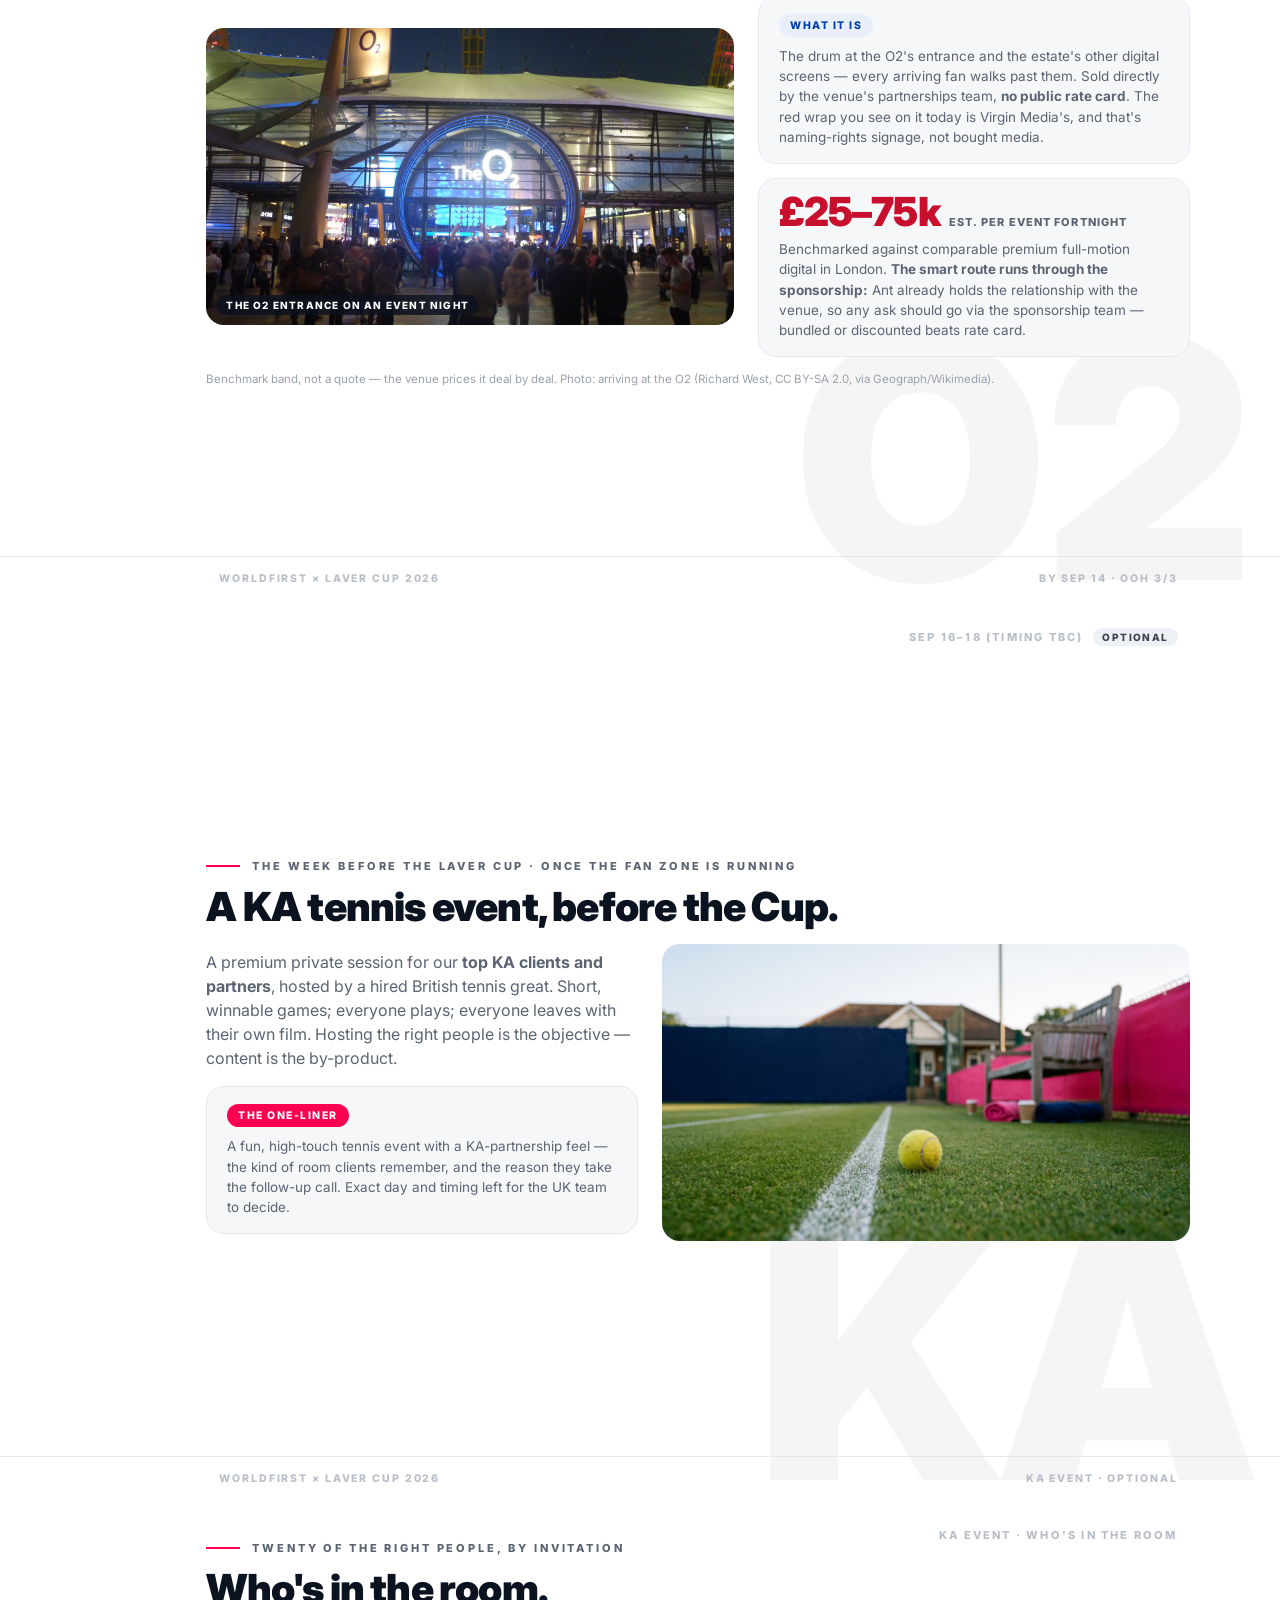
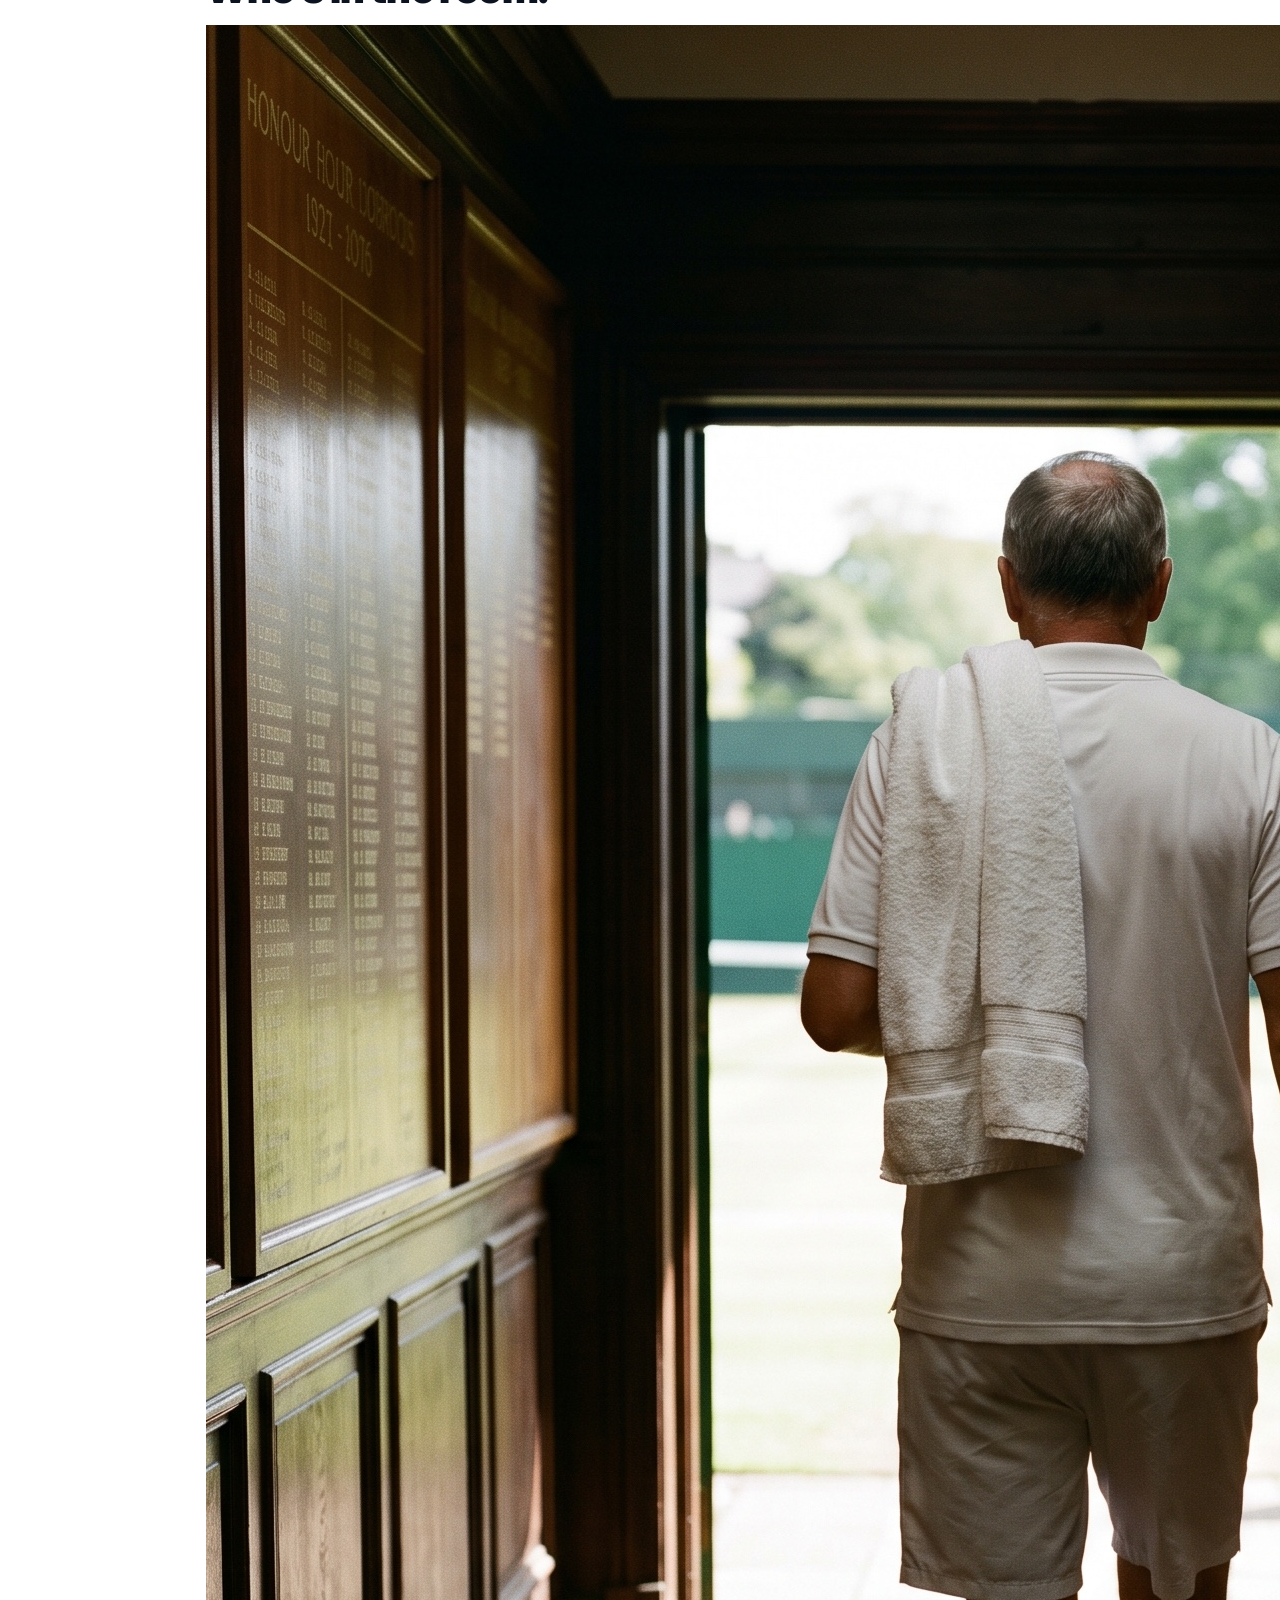
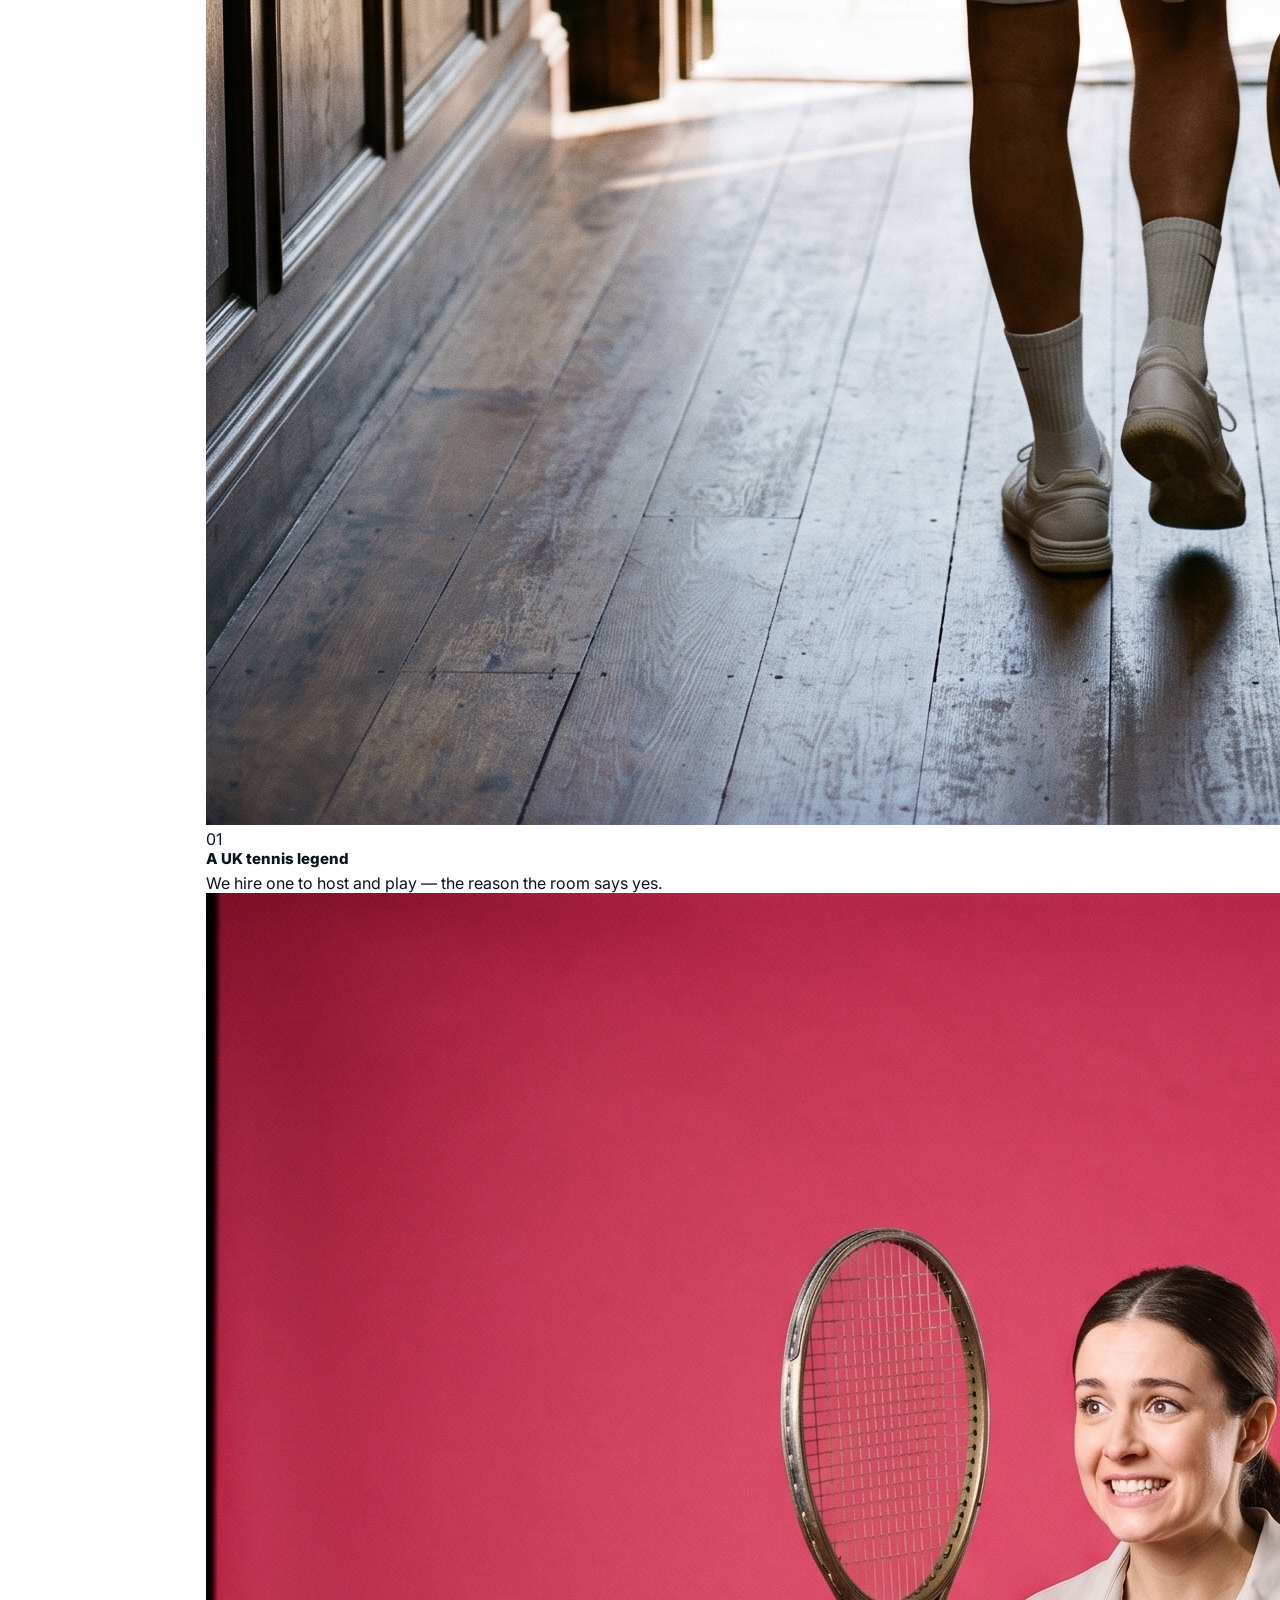
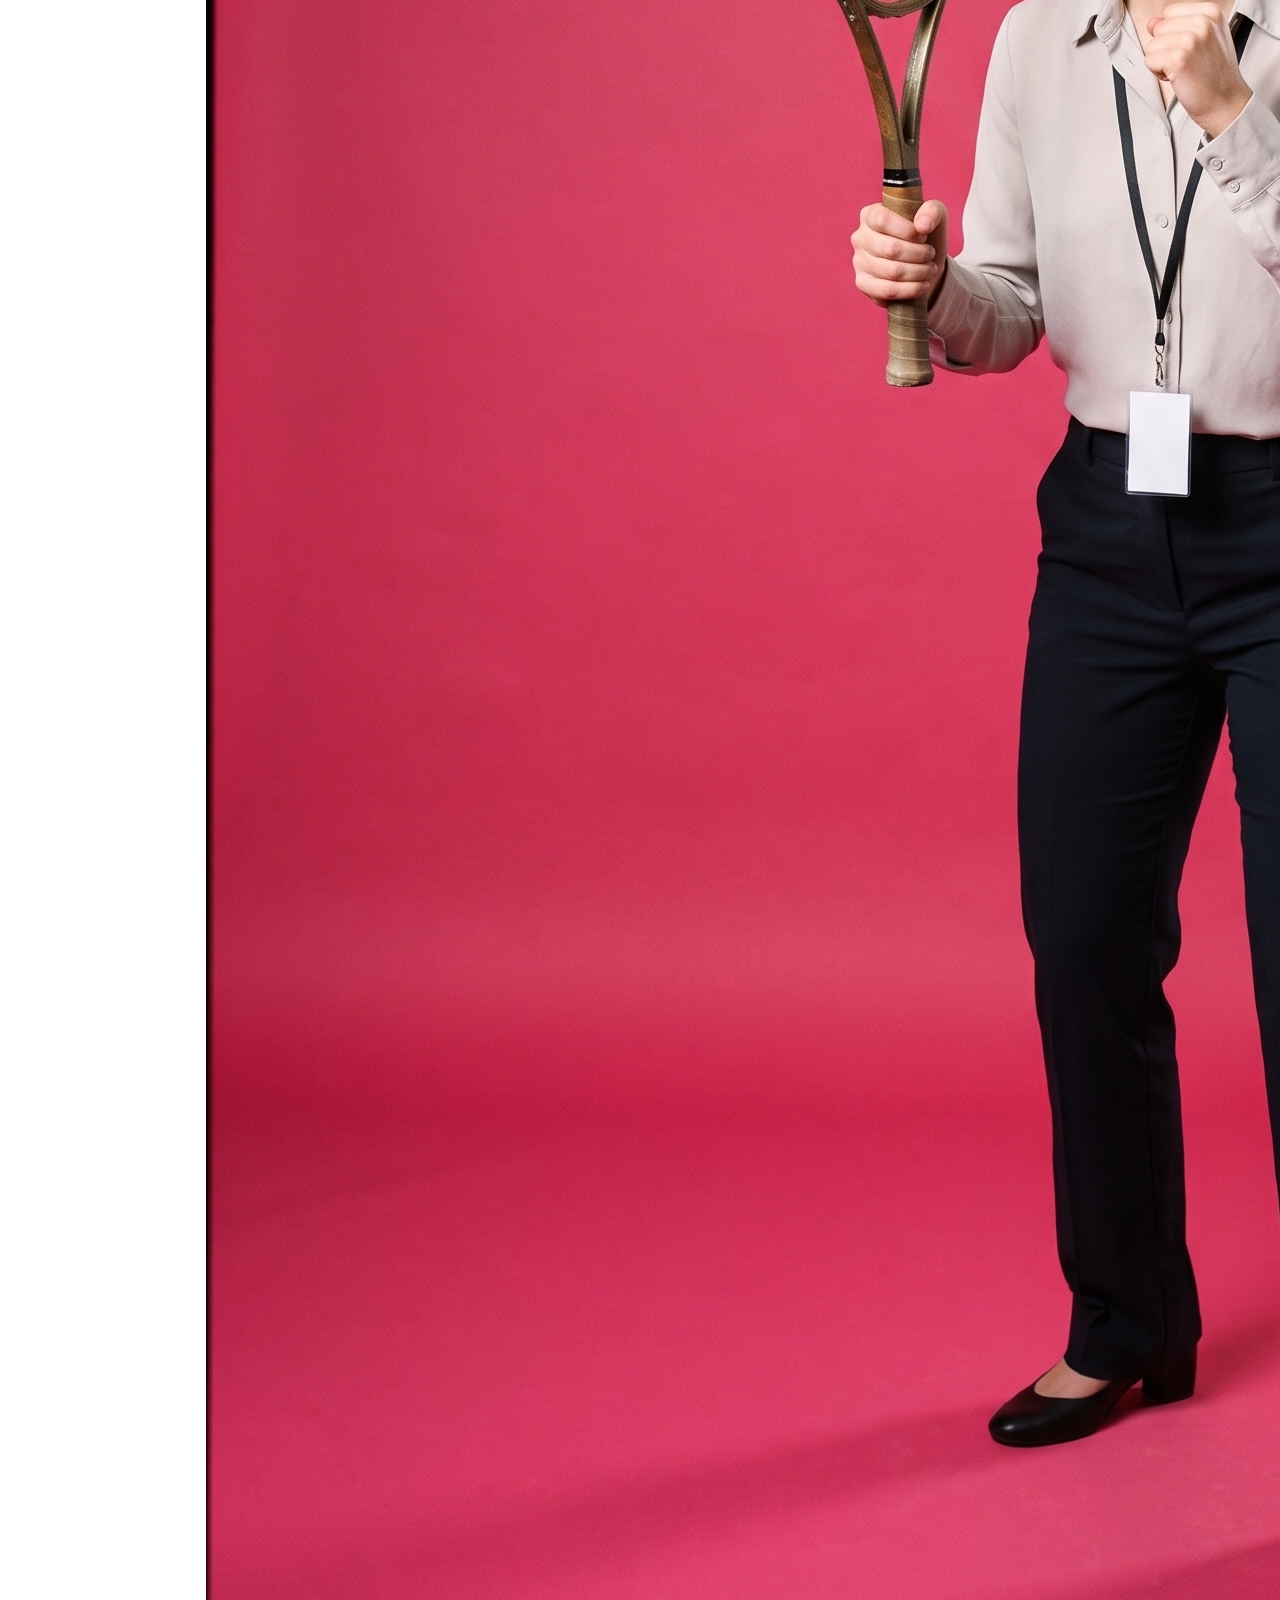
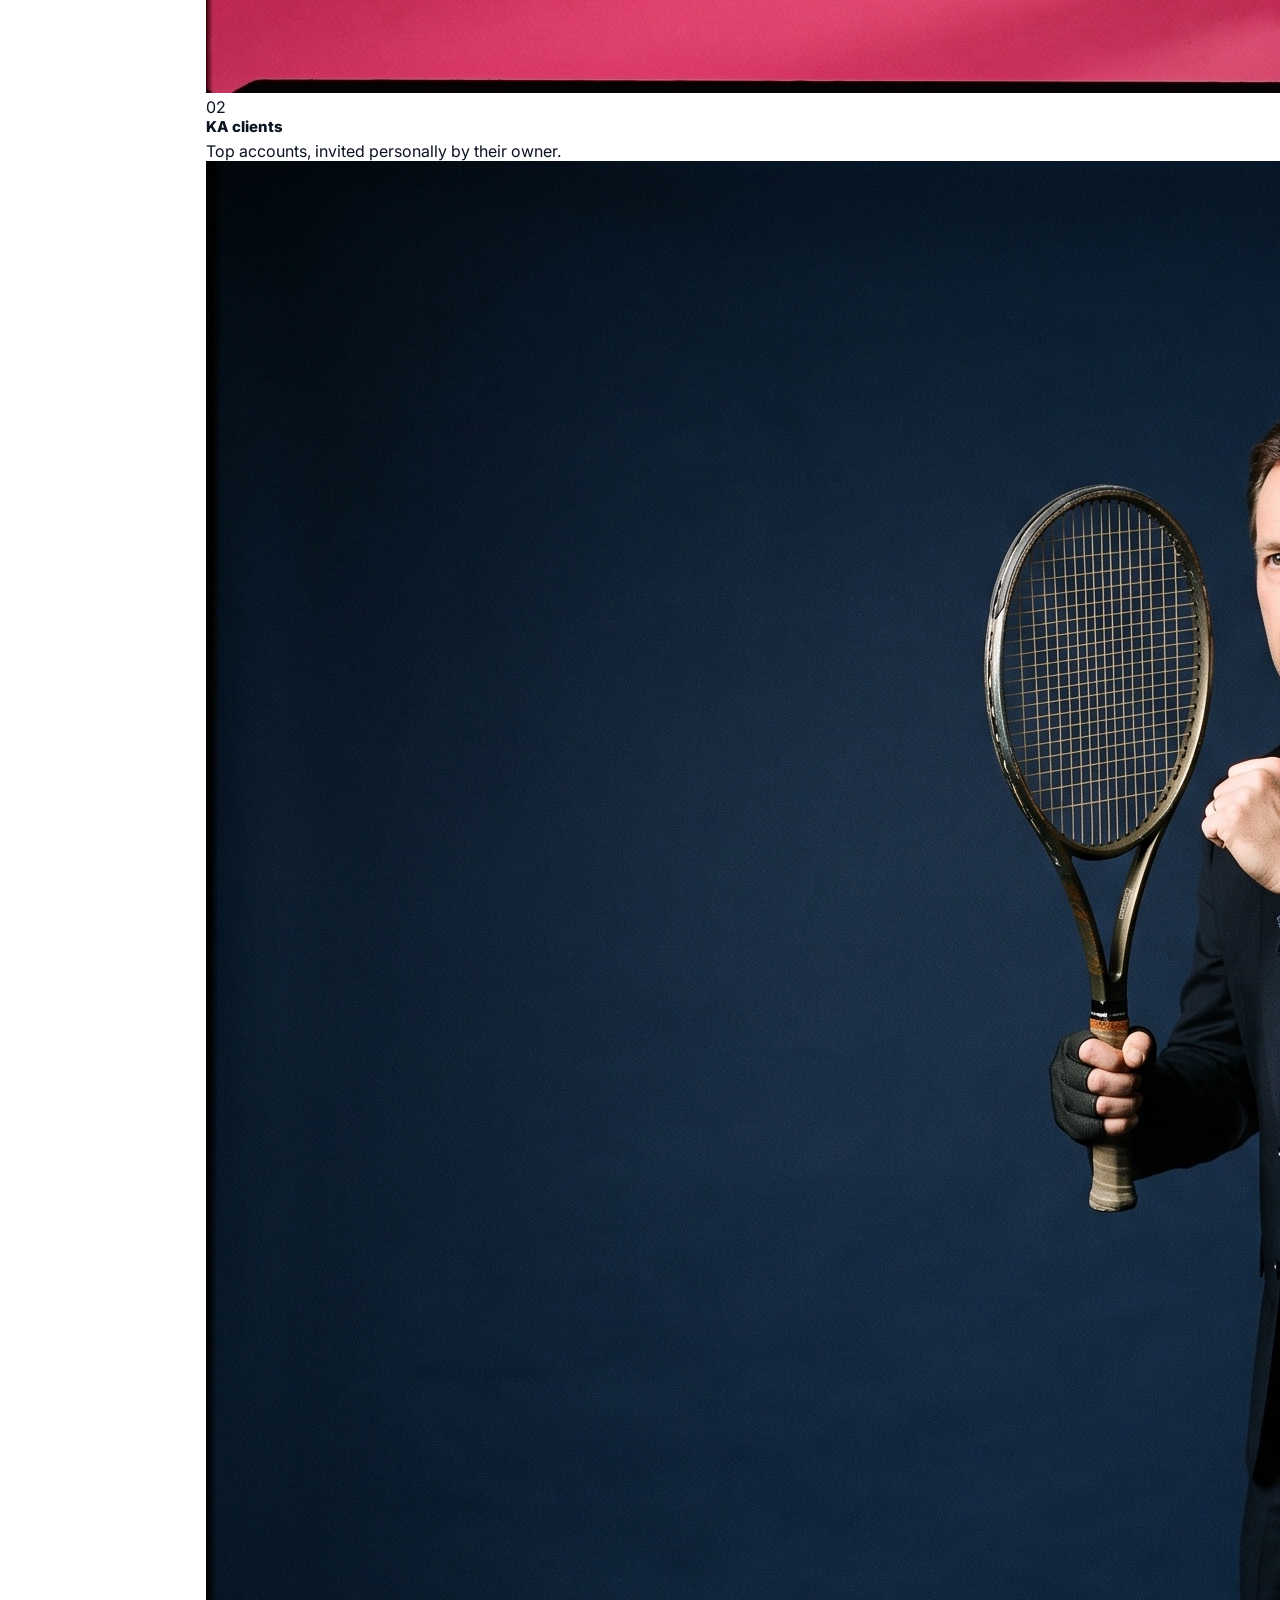
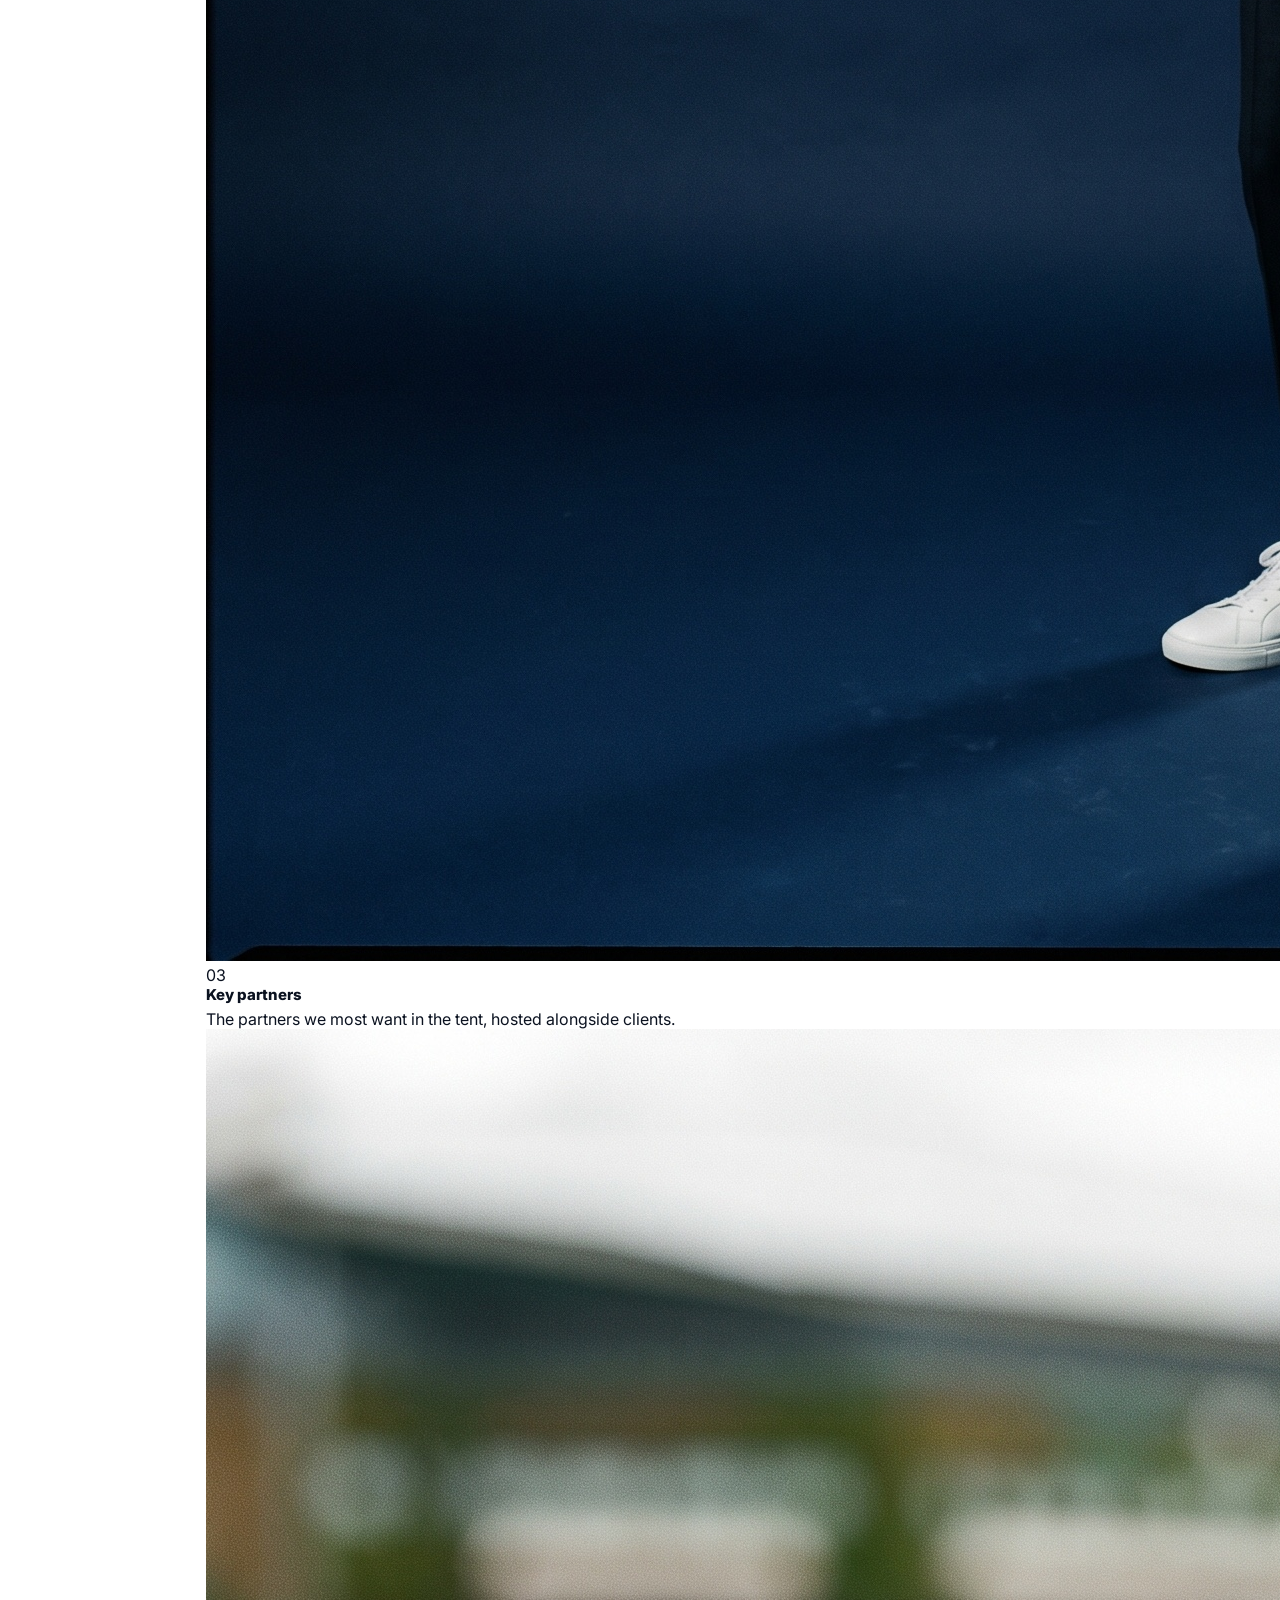
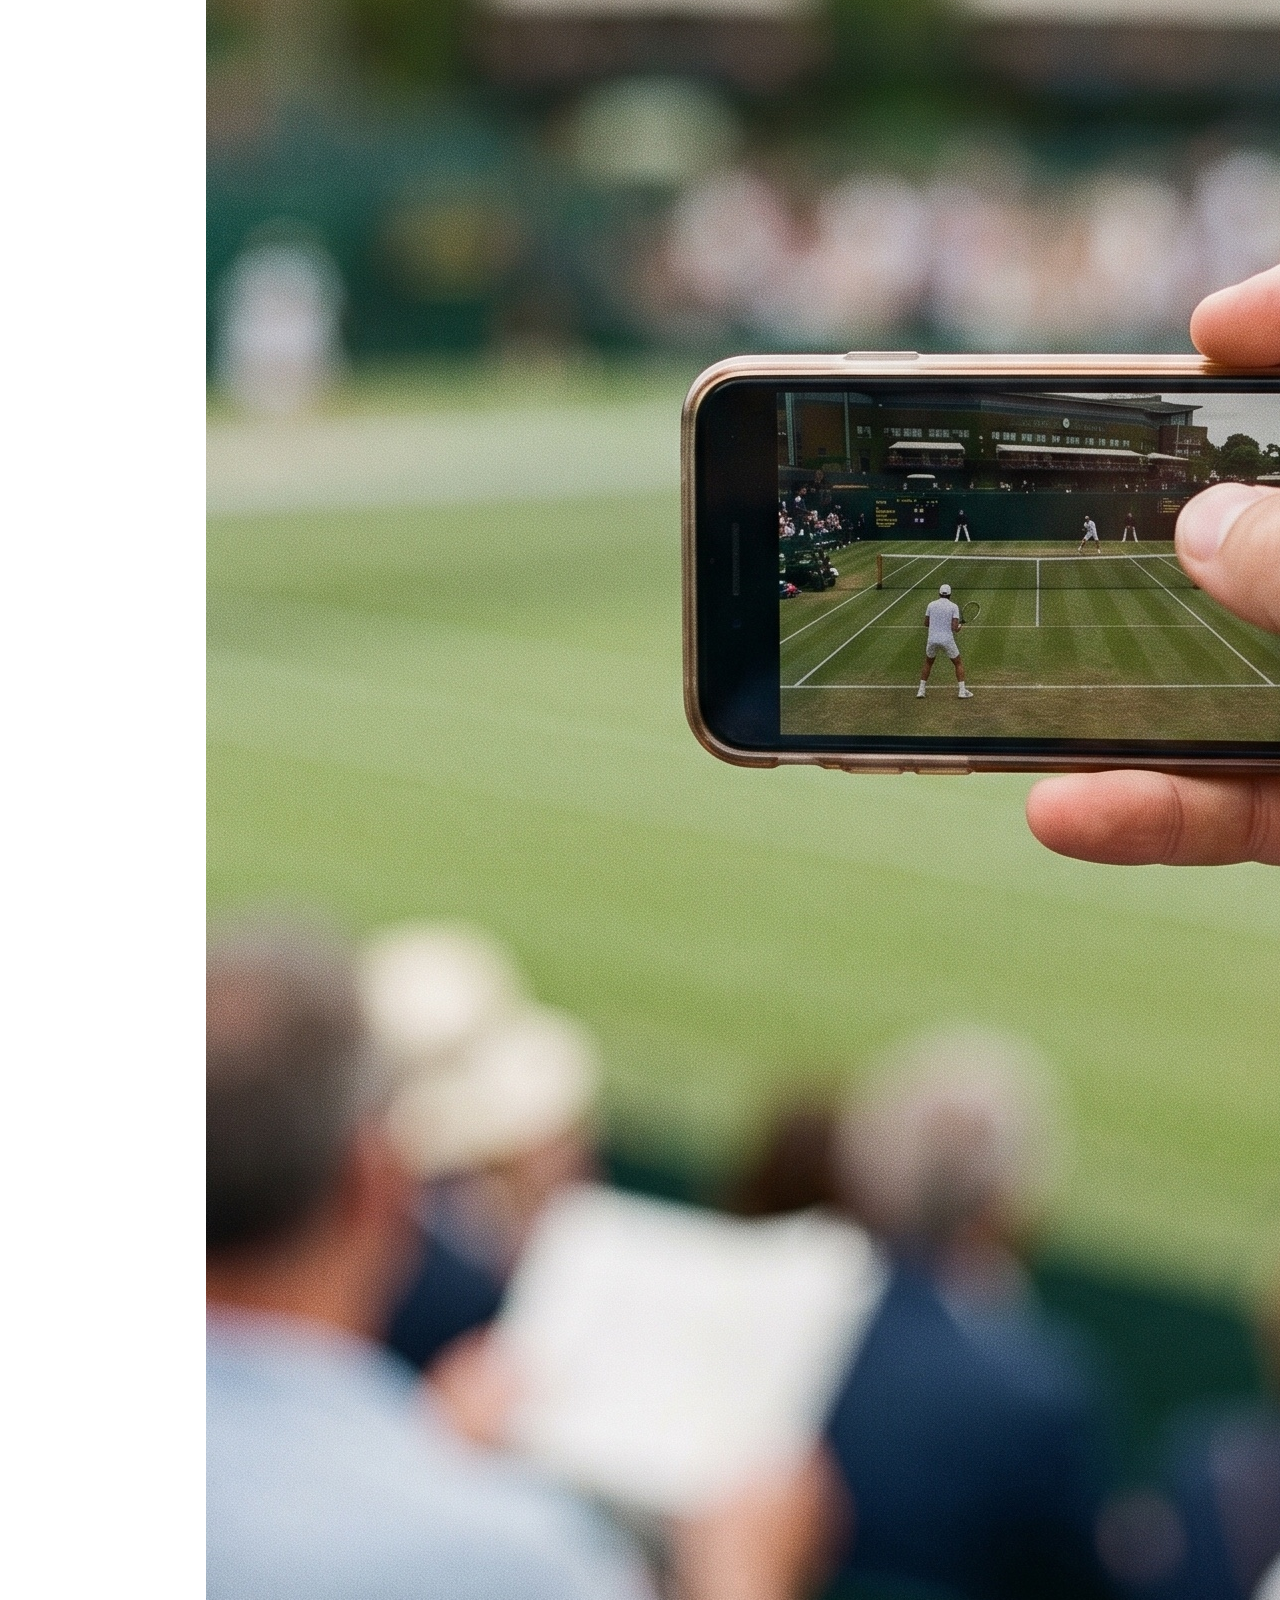
==== commit b4684d88: "OOH: add cost bands + new digital-drum slide (OOH 3/3) - New slide s-drum: the O2's own digital esta" ====
--- a/index.html
+++ b/index.html
@@ -18,6 +18,7 @@
   <a href="#s-0914"><span class="dt">Sep 14</span><span class="dd">Fan zone opens</span></a>
   <a href="#s-ooh"><span class="dt">By Sep 14</span><span class="dd">OOH at the O2</span></a>
   <a href="#s-ooh2" class="sub">Where it runs</a>
+  <a href="#s-drum" class="sub">The digital drum</a>
   <a href="#s-ka"><span class="dt">Sep 16–18</span><span class="dd">KA tennis event</span></a>
   <a href="#s-ka2" class="sub">Who's in the room</a>
   <a href="#s-games" class="sub">The games</a>
@@ -66,7 +67,10 @@
         <p>Leverage the Laver Cup for two WorldFirst wins: a <b>brand lift in the UK</b>, our weakest market, and the <b>key accounts we most want to acquire</b>. Everything that follows serves those two ends.</p>
       </div>
     </div>
-    <div class="flag"><b>Red flag on Alcaraz.</b> He is Ant's global ambassador, but he comes to play the Laver Cup and leaves. No appearances, no shoot, no UK activity we can build around him. Plan for zero Alcaraz access outside the arena, and treat every player image as Ant's to clear, not ours.</div>
+    <div class="card" style="margin-top:16px">
+      <span class="chip red">Red flag on Alcaraz</span>
+      <p>He is Ant's global ambassador, but he comes to play the Laver Cup and leaves. No appearances, no shoot, no UK activity we can build around him. Plan for zero Alcaraz access outside the arena, and treat every player image as Ant's to clear, not ours.</p>
+    </div>
     <p class="lead" style="margin-top:18px;color:#B7BDC9">The rest of this deck is those ideas laid out <b>by date, 14 → 27 September</b> — so you can see what happens when, and tell us what to keep.</p>
   </div>
   <div class="strip"><span>WorldFirst × Laver Cup 2026</span><span>WHAT THIS IS</span></div>
@@ -103,9 +107,9 @@
   <div class="strip"><span>WorldFirst × Laver Cup 2026</span><span>SEP 14</span></div>
 </section>
 
-<!-- BY SEP 14 · OOH 1/2 · TWO CONCEPTS -->
+<!-- BY SEP 14 · OOH 1/3 · TWO CONCEPTS -->
 <section class="slide" id="s-ooh">
-  <div class="num">BY SEP 14 · OOH 1/2 · TWO CONCEPTS</div>
+  <div class="num">BY SEP 14 · OOH 1/3 · TWO CONCEPTS</div>
   <div class="ghost">OOH</div>
   <div class="wrap">
     <div class="kicker">Two concepts, equal weight — and we want more</div>
@@ -128,12 +132,12 @@
     </div>
     <p class="lead" style="margin-top:14px"><b>Both are directions, not decisions — and we're open to a third.</b> The Laver Cup is in London, our home turf. If there's a better way to use the streets, bring it.</p>
   </div>
-  <div class="strip"><span>WorldFirst × Laver Cup 2026</span><span>BY SEP 14 · OOH 1/2</span></div>
-</section>
-
-<!-- BY SEP 14 · OOH 2/2 · WHERE IT RUNS -->
+  <div class="strip"><span>WorldFirst × Laver Cup 2026</span><span>BY SEP 14 · OOH 1/3</span></div>
+</section>
+
+<!-- BY SEP 14 · OOH 2/3 · WHERE IT RUNS -->
 <section class="slide" id="s-ooh2">
-  <div class="num">BY SEP 14 · OOH 2/2 · WHERE IT RUNS<span class="optchip">Suggestion</span></div>
+  <div class="num">BY SEP 14 · OOH 2/3 · WHERE IT RUNS<span class="optchip">Suggestion</span></div>
   <div class="ghost">14</div>
   <div class="wrap">
     <div class="kicker">A suggestion, not a plan · nothing booked</div>
@@ -142,11 +146,11 @@
       <figure class="pic r169"><span class="cap2">Peninsula Square · the banner sites outside the station</span><img src="img/ooh-north-greenwich.jpg" alt="The advertising banners outside North Greenwich station, with Canary Wharf behind" loading="lazy" onerror="this.closest('figure').classList.add('ph');this.style.display='none'"></figure>
       <div>
         <div class="card" style="margin-bottom:14px">
-          <span class="chip blue">Suggested sites</span>
+          <span class="chip blue">Suggested sites, with benchmark bands*</span>
           <ul>
-            <li><b>North Greenwich station</b> — everyone arriving at the O2 comes through it</li>
-            <li><b>Buses 188 / 177 / 129</b> — the routes through the city and into Greenwich</li>
-            <li><b>Canary Wharf</b> — one stop up the Jubilee line, and full of the people we actually sell to</li>
+            <li><b>North Greenwich station</b> — everyone arriving comes through it. Digital 6-sheet pack <b>~£6–9k / 2 wks</b> · escalator takeover <b>£15–18k</b> · full station takeover <b>£30–60k</b> in event week</li>
+            <li><b>Buses 188 / 177 / 129</b> — the routes through the city and into Greenwich (quoted per route)</li>
+            <li><b>Canary Wharf</b> — one stop up the Jubilee line, full of the people we actually sell to; same formats, similar bands</li>
           </ul>
         </div>
         <div class="card">
@@ -155,9 +159,34 @@
         </div>
       </div>
     </div>
-    <p class="foot">Photo: Peninsula Square, North Greenwich (The wub, CC BY-SA 4.0, via Wikimedia).</p>
-  </div>
-  <div class="strip"><span>WorldFirst × Laver Cup 2026</span><span>BY SEP 14 · OOH 2/2</span></div>
+    <p class="foot">*Benchmark bands from published UK OOH rate guides (TfL inventory sold by Global) — not quotes; event-week demand prices the top of each band. Photo: Peninsula Square, North Greenwich (The wub, CC BY-SA 4.0, via Wikimedia).</p>
+  </div>
+  <div class="strip"><span>WorldFirst × Laver Cup 2026</span><span>BY SEP 14 · OOH 2/3</span></div>
+</section>
+
+<!-- BY SEP 14 · OOH 3/3 · THE DIGITAL DRUM -->
+<section class="slide" id="s-drum">
+  <div class="num">BY SEP 14 · OOH 3/3 · THE VENUE'S OWN SCREENS<span class="optchip">Suggestion</span></div>
+  <div class="ghost">O2</div>
+  <div class="wrap">
+    <div class="kicker">The premium option · the O2's own digital estate</div>
+    <h2>The digital drum.</h2>
+    <div class="hero2">
+      <figure class="pic r169"><span class="cap2">The O2 entrance on an event night</span><img src="img/ooh-o2-night.jpg" alt="Arriving at the O2 on an event night — lit entrance and brand surfaces" loading="lazy" onerror="this.closest('figure').classList.add('ph');this.style.display='none'"></figure>
+      <div>
+        <div class="card" style="margin-bottom:14px">
+          <span class="chip blue">What it is</span>
+          <p>The drum at the O2's entrance and the estate's other digital screens — every arriving fan walks past them. Sold directly by the venue's partnerships team, <b>no public rate card</b>. The red wrap you see on it today is Virgin Media's, and that's naming-rights signage, not bought media.</p>
+        </div>
+        <div class="card">
+          <div class="numhi"><span class="n">£25–75k</span><span class="u">est. per event fortnight</span></div>
+          <p>Benchmarked against comparable premium full-motion digital in London. <b>The smart route runs through the sponsorship:</b> Ant already holds the relationship with the venue, so any ask should go via the sponsorship team — bundled or discounted beats rate card.</p>
+        </div>
+      </div>
+    </div>
+    <p class="foot">Benchmark band, not a quote — the venue prices it deal by deal. Photo: arriving at the O2 (Richard West, CC BY-SA 2.0, via Geograph/Wikimedia).</p>
+  </div>
+  <div class="strip"><span>WorldFirst × Laver Cup 2026</span><span>BY SEP 14 · OOH 3/3</span></div>
 </section>
 
 <!-- SEP 16-18 · KA TENNIS EVENT -->
@@ -165,9 +194,9 @@
   <div class="num">SEP 16–18 (TIMING TBC)<span class="optchip">Optional</span></div>
   <div class="ghost">KA</div>
   <div class="wrap">
-    <div class="kicker">The week before the Laver Cup · once the fan zone is running · an idea worth its own discussion</div>
+    <div class="kicker">The week before the Laver Cup · once the fan zone is running</div>
     <h2>A KA tennis event, before the Cup.</h2>
-    <div class="hero2">
+    <div class="hero2" style="grid-template-columns:.9fr 1.1fr">
       <div>
         <p class="lead" style="margin-bottom:16px">A premium private session for our <b>top KA clients and partners</b>, hosted by a hired British tennis great. Short, winnable games; everyone plays; everyone leaves with their own film. Hosting the right people is the objective — content is the by-product.</p>
         <div class="card">
@@ -175,7 +204,7 @@
           <p>A fun, high-touch tennis event with a KA-partnership feel — the kind of room clients remember, and the reason they take the follow-up call. Exact day and timing left for the UK team to decide.</p>
         </div>
       </div>
-      <figure class="pic r34"><img src="img/v01.jpg" alt="A private tennis event" loading="lazy"></figure>
+      <figure class="pic r169"><img src="img/v01.jpg" alt="A private tennis event" loading="lazy"></figure>
     </div>
   </div>
   <div class="strip"><span>WorldFirst × Laver Cup 2026</span><span>KA EVENT · OPTIONAL</span></div>
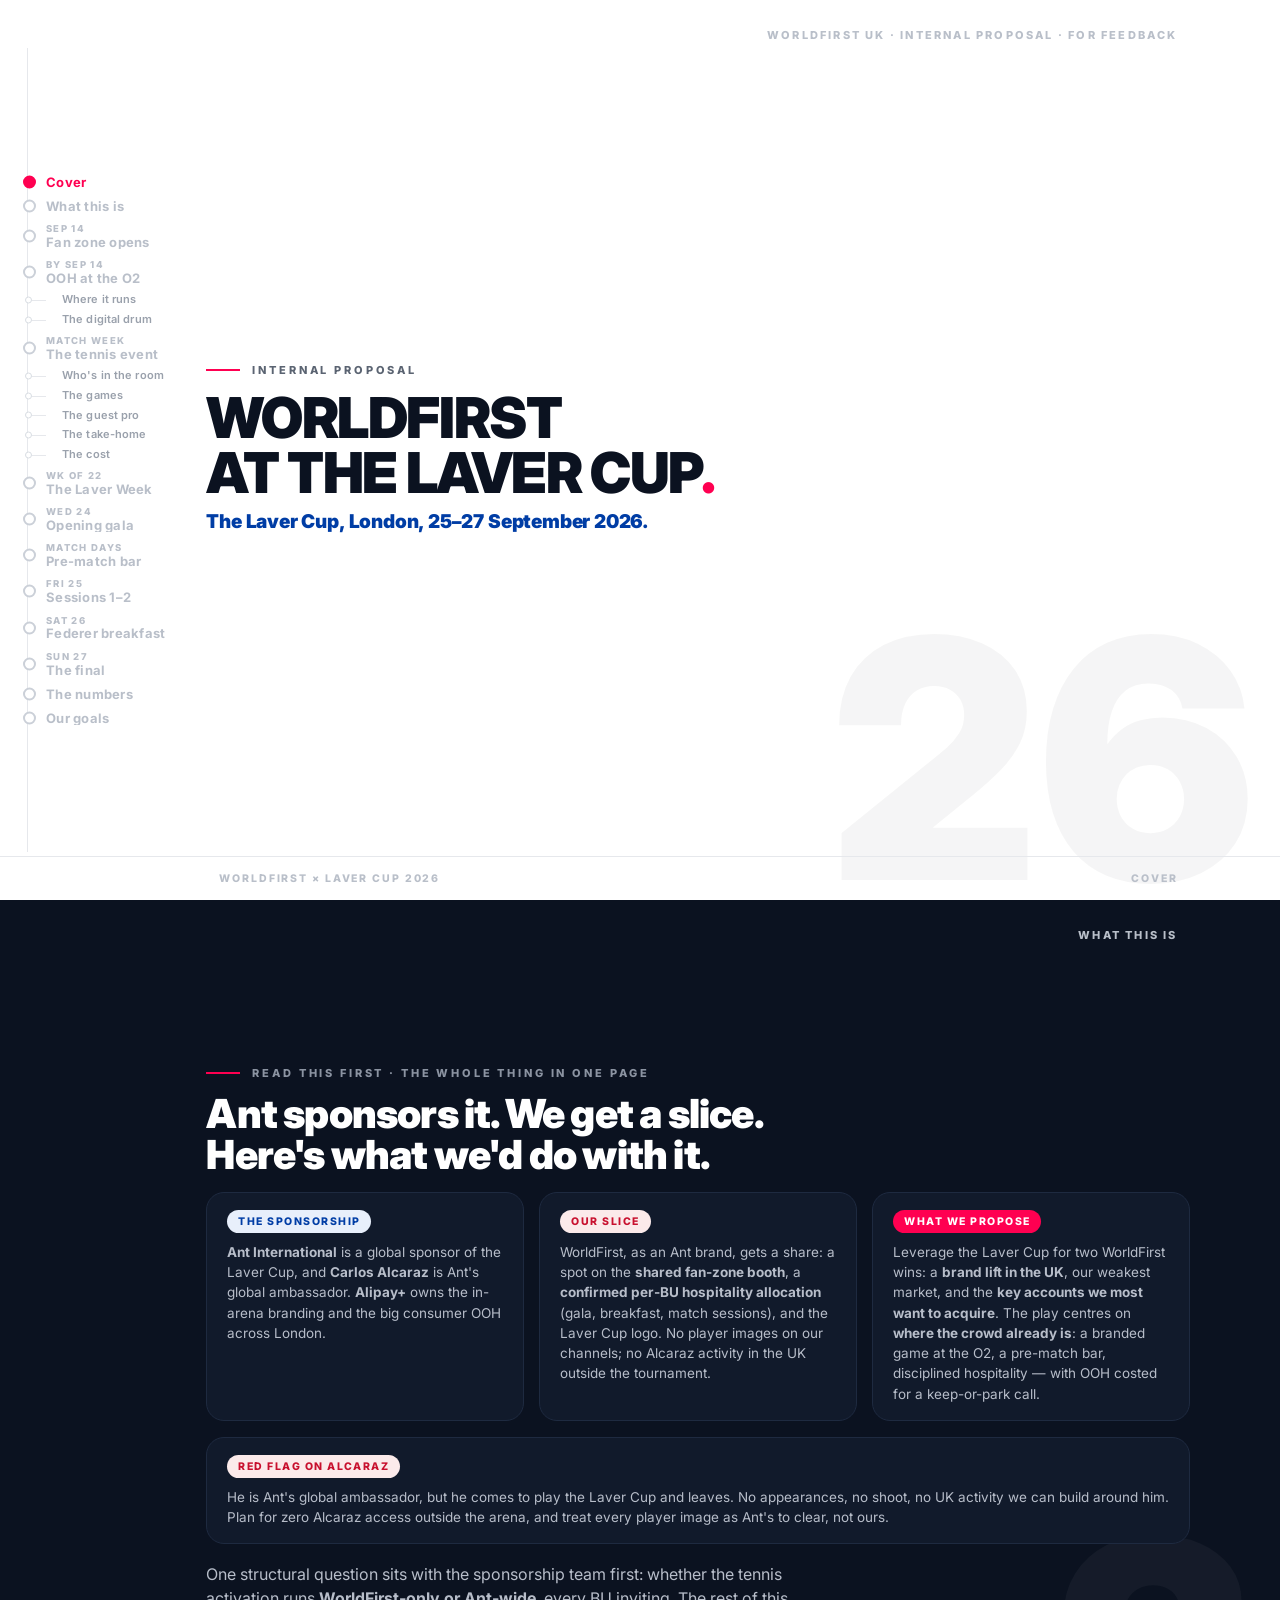
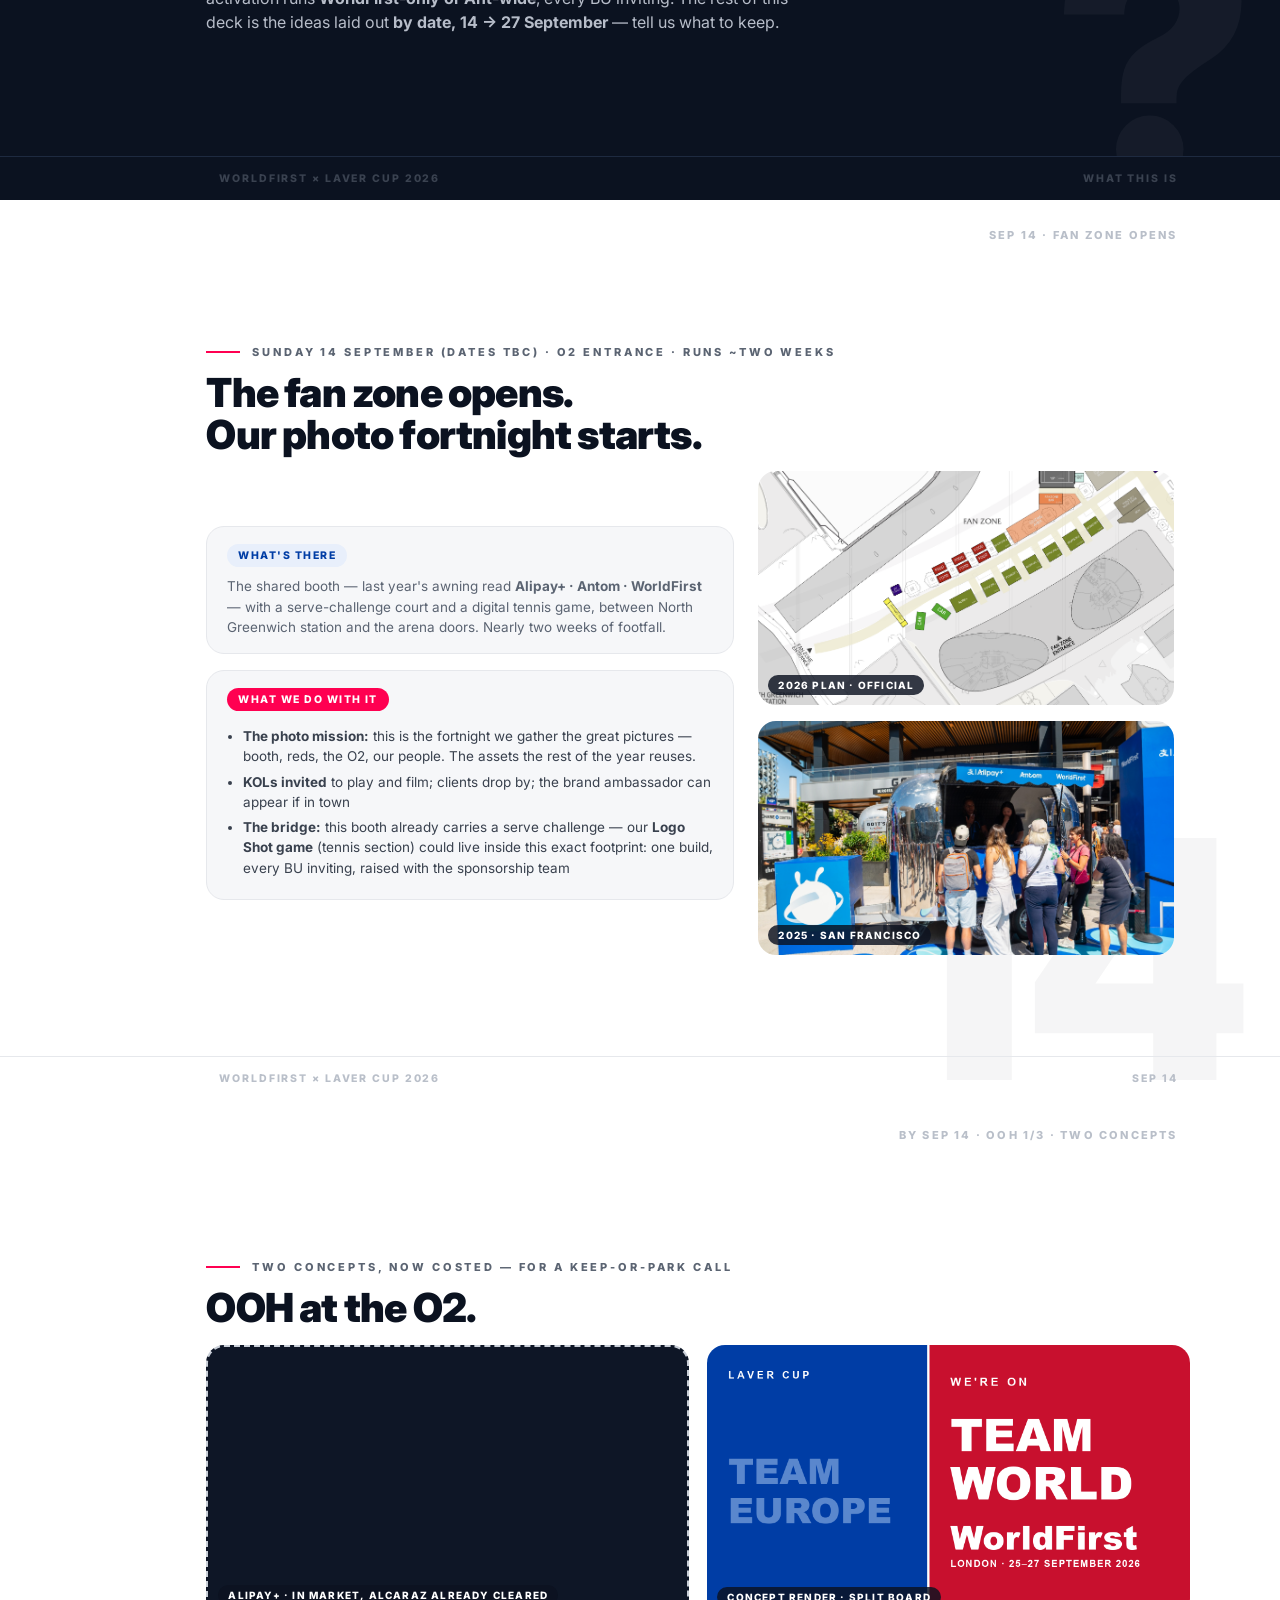
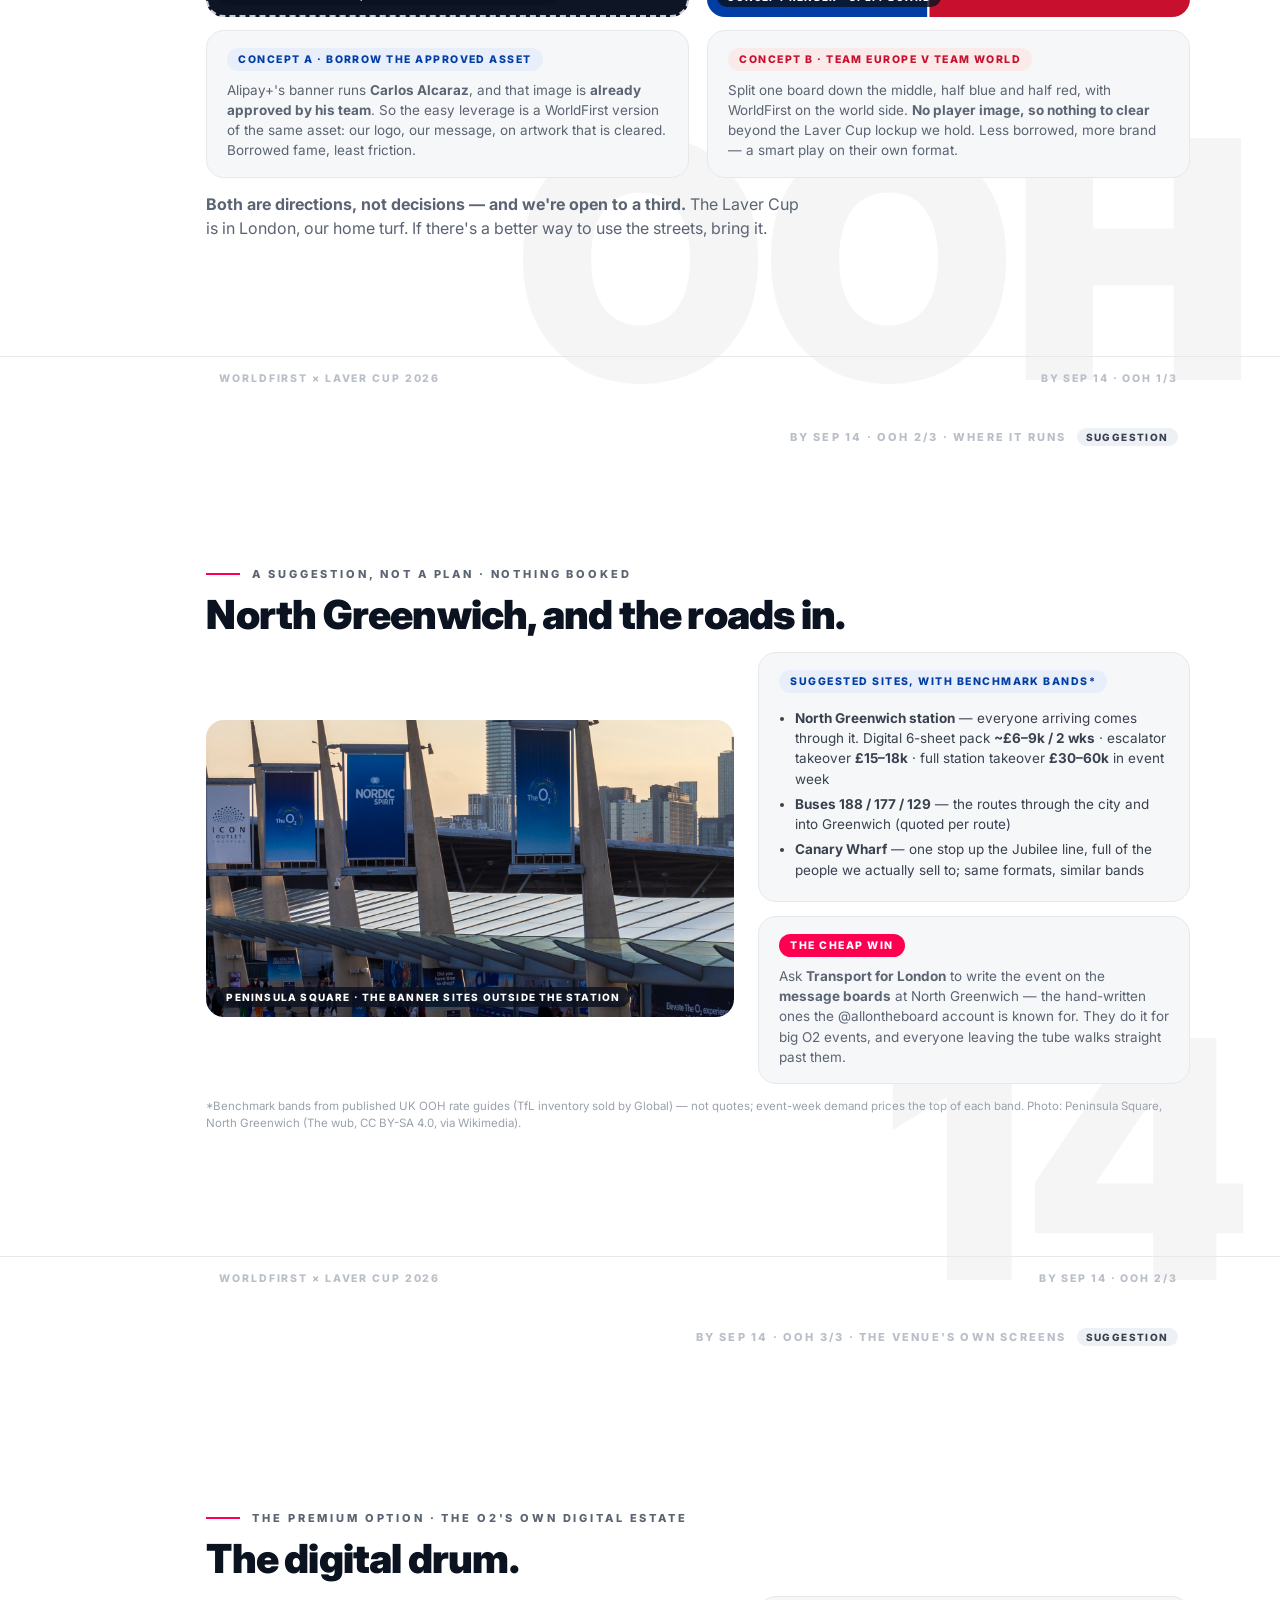
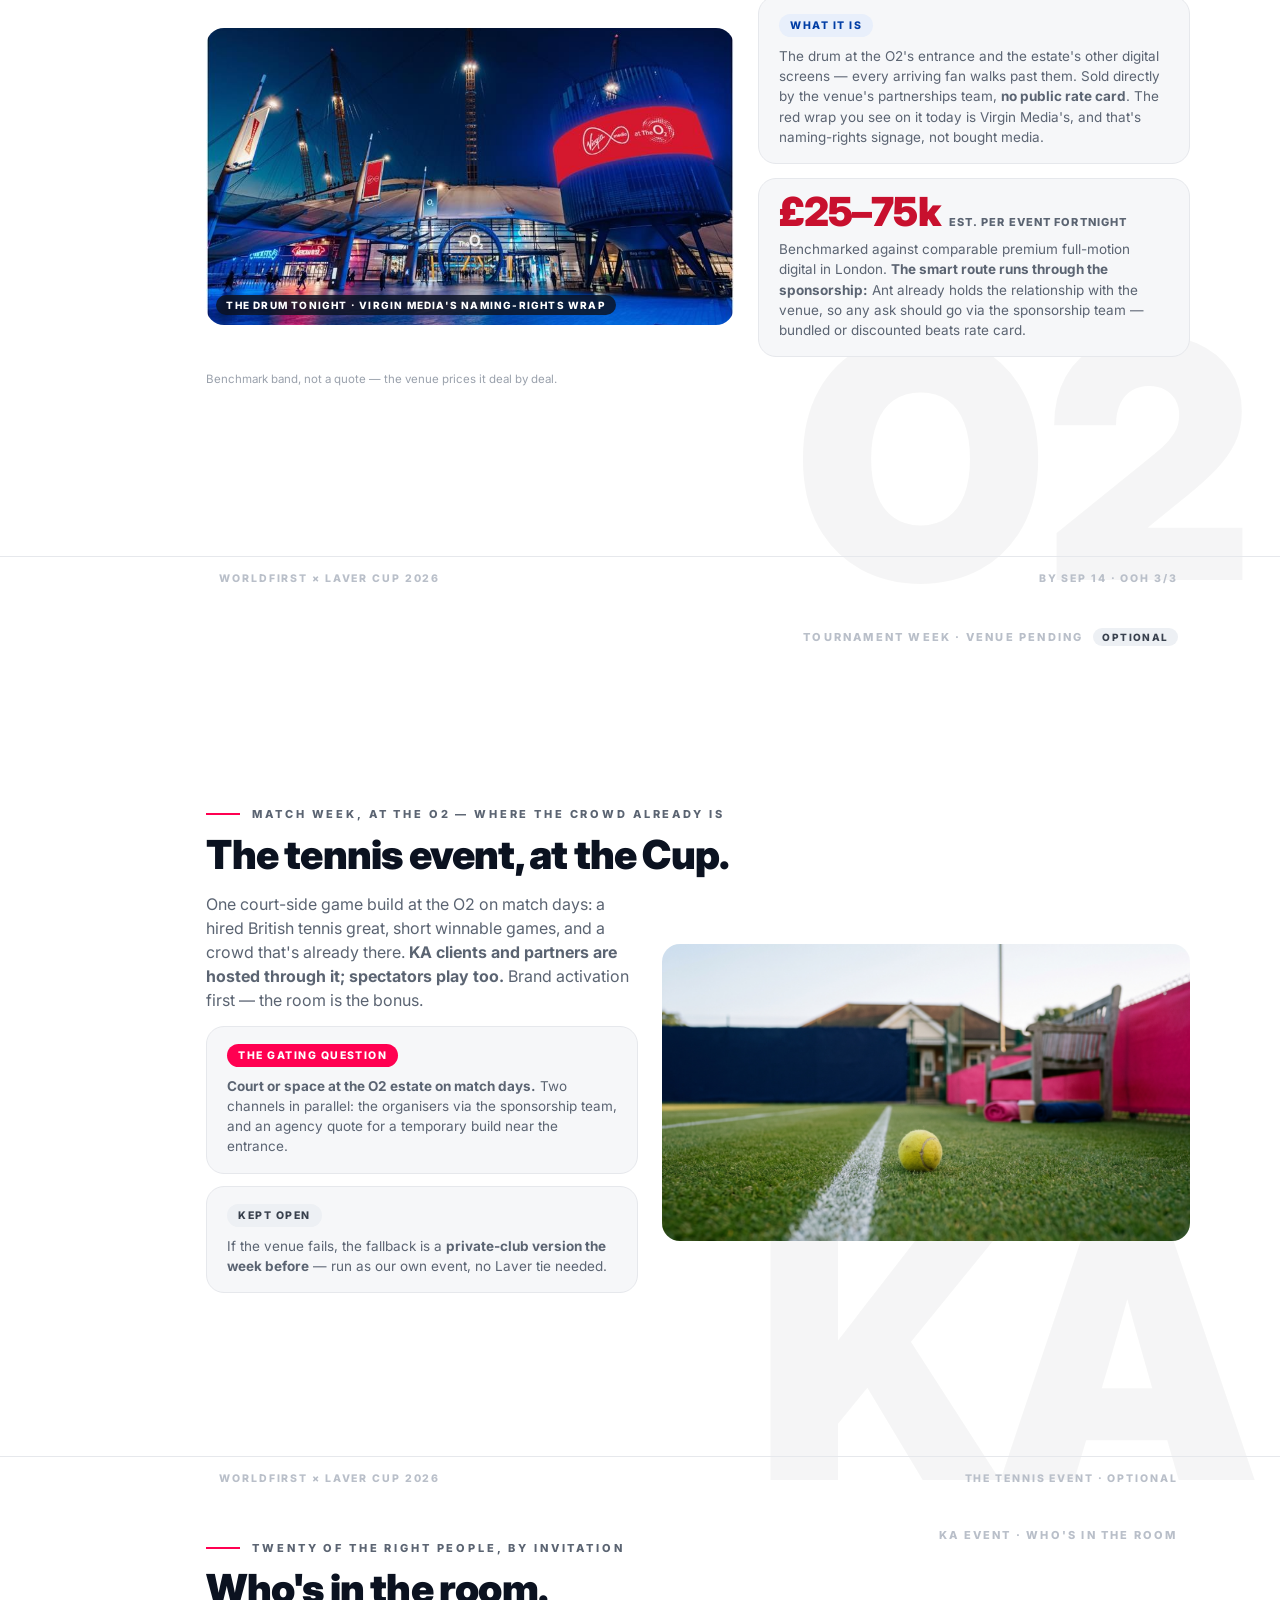
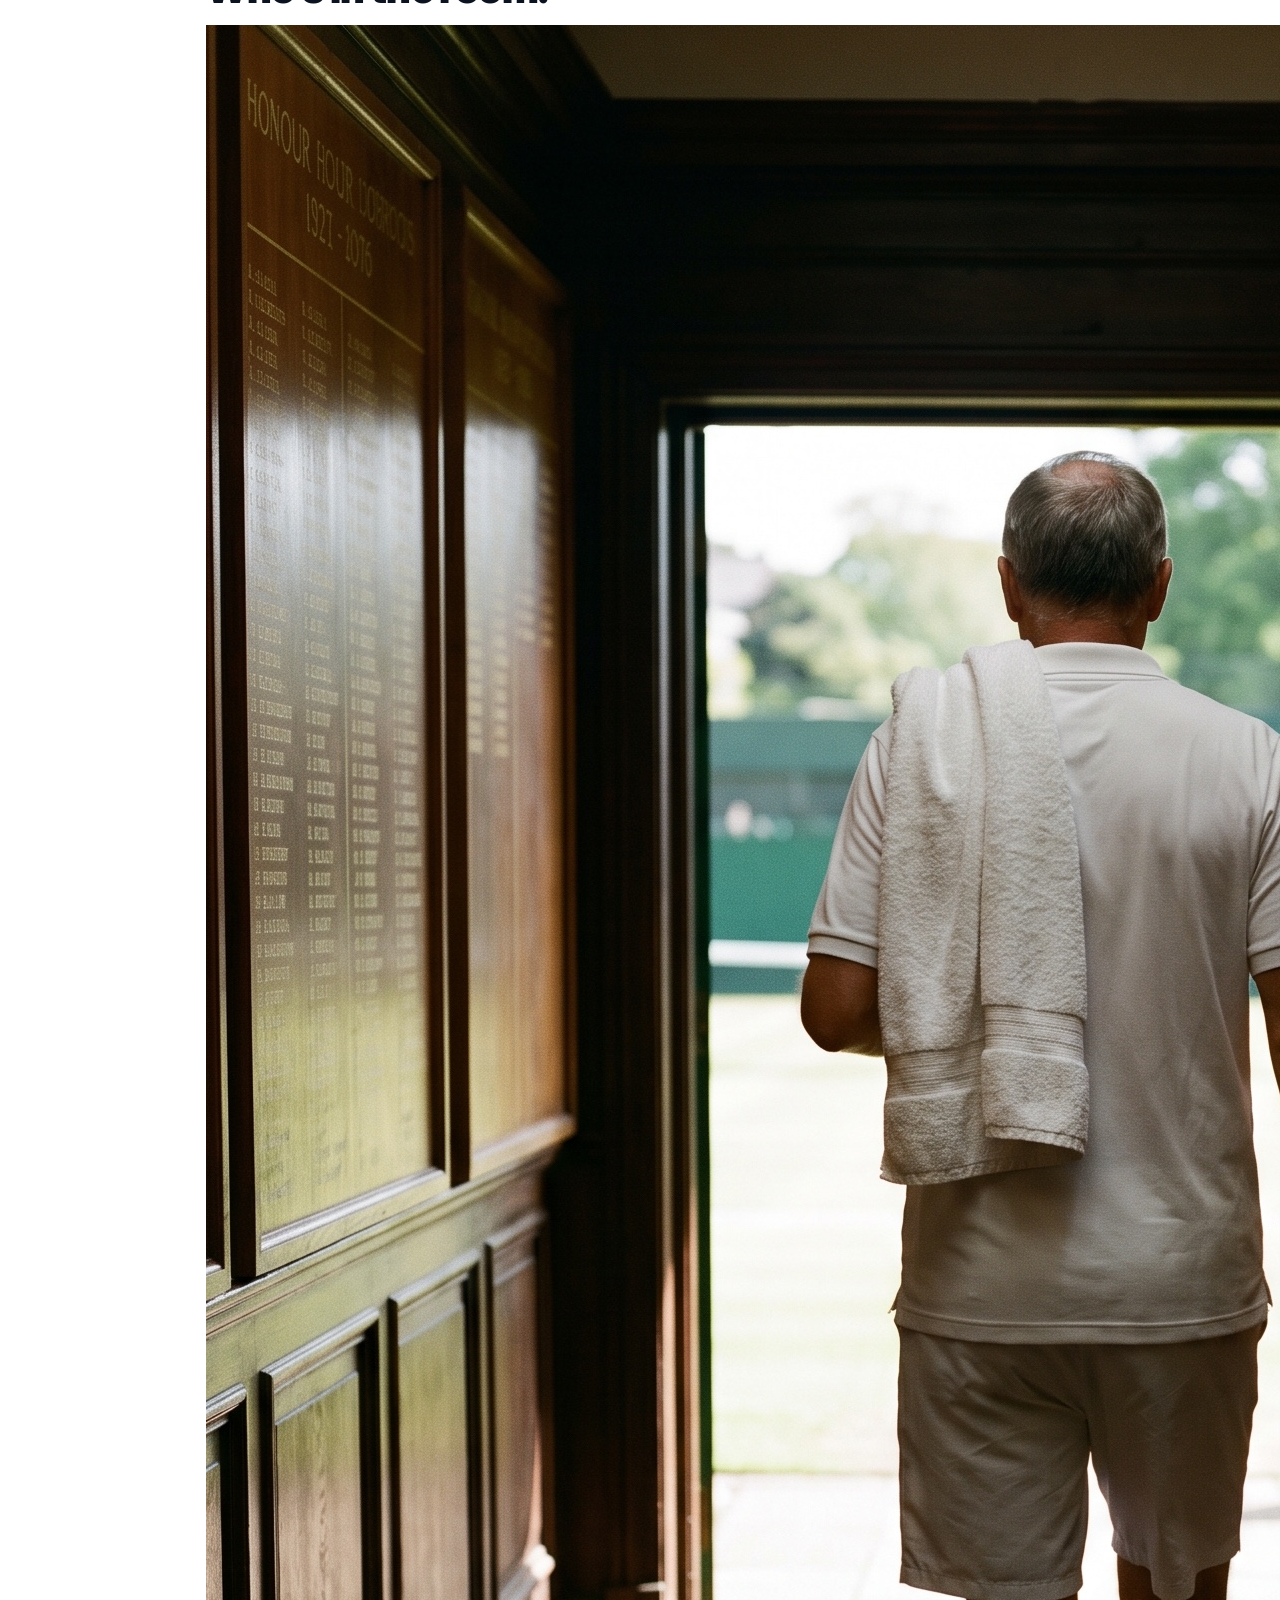
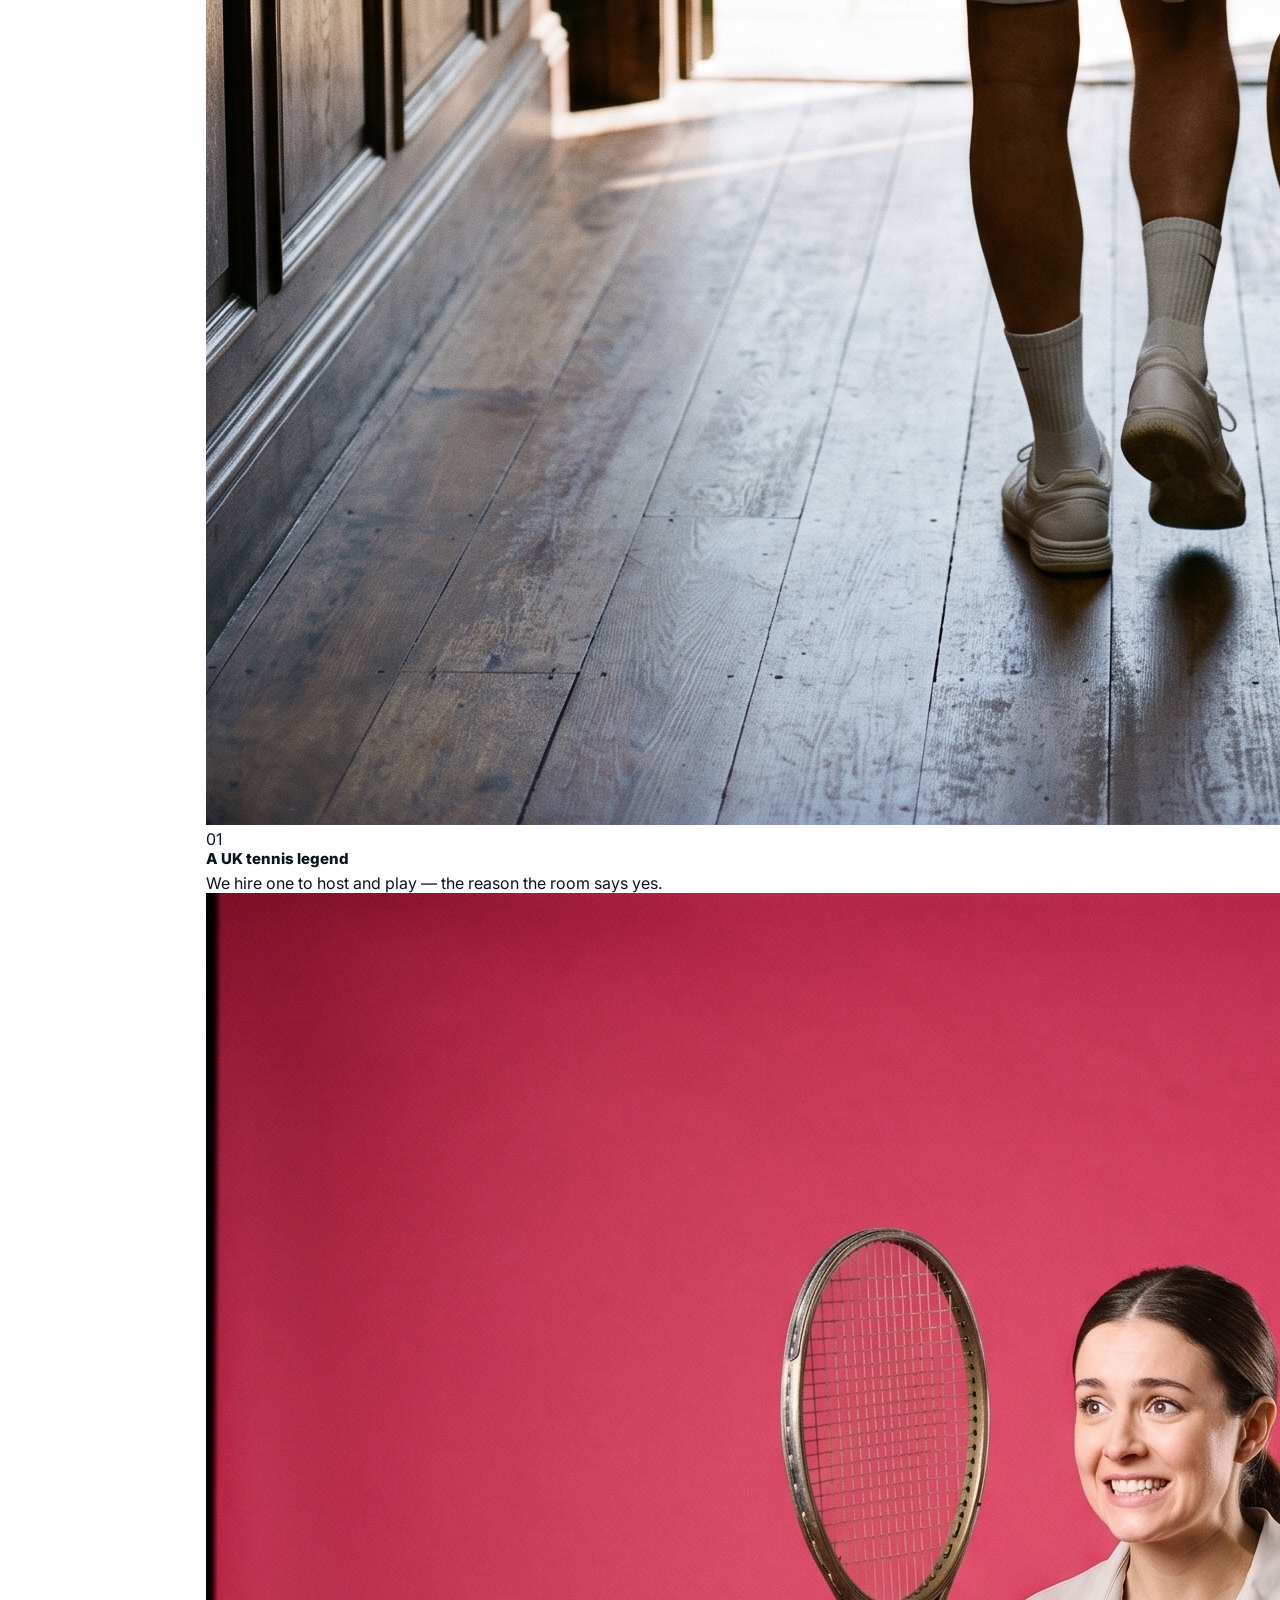
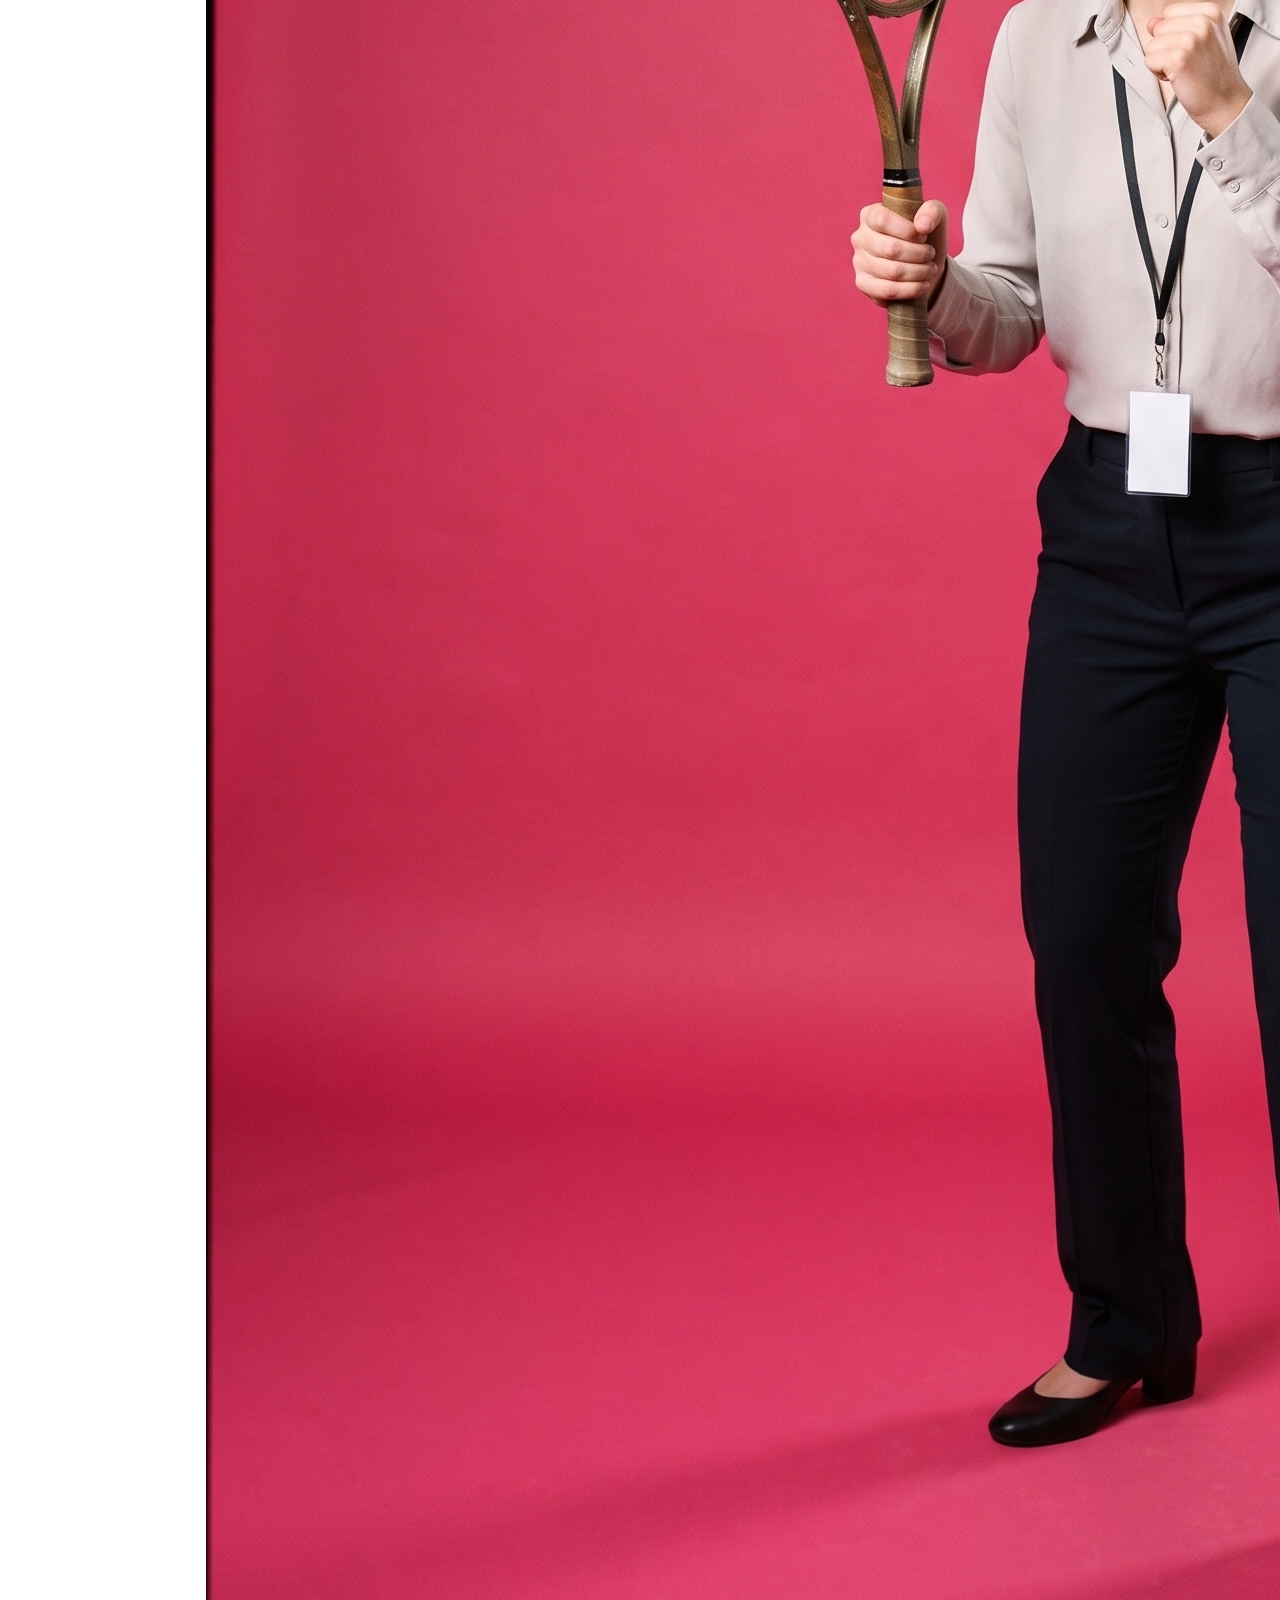
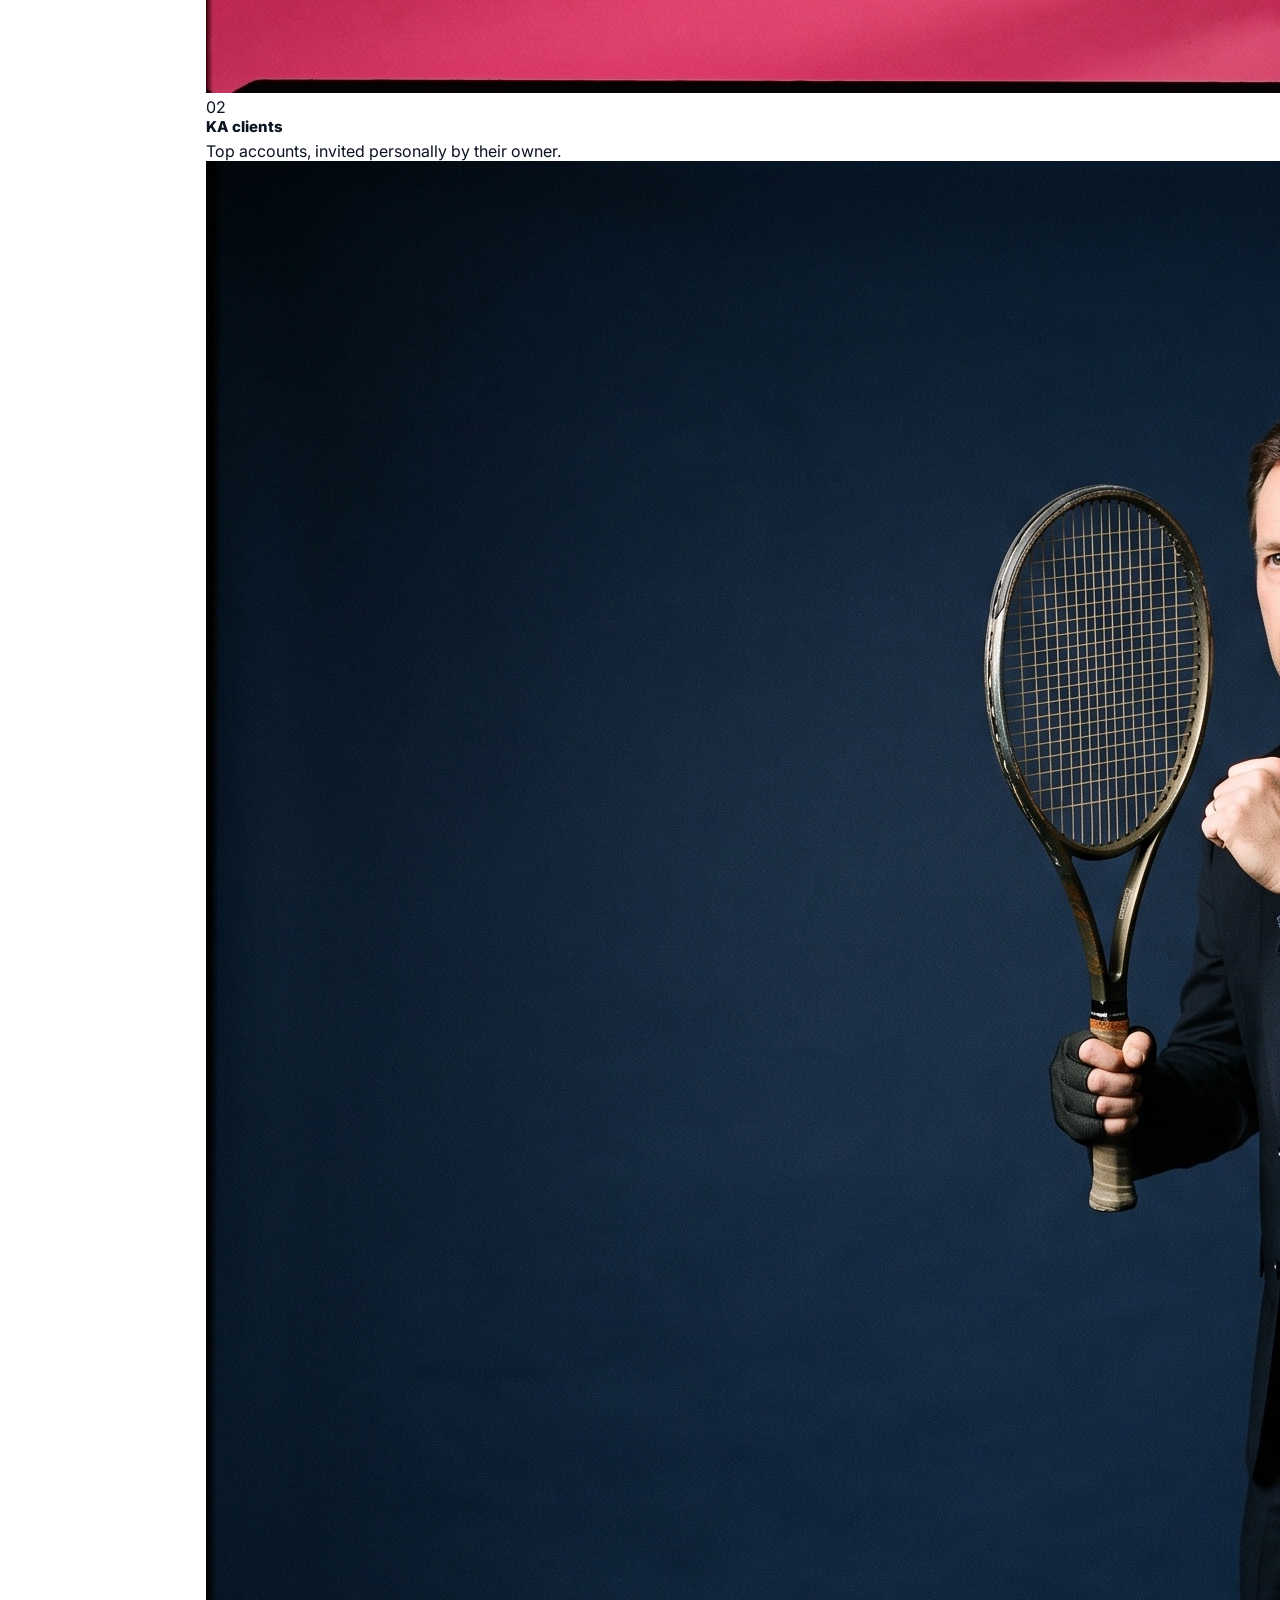
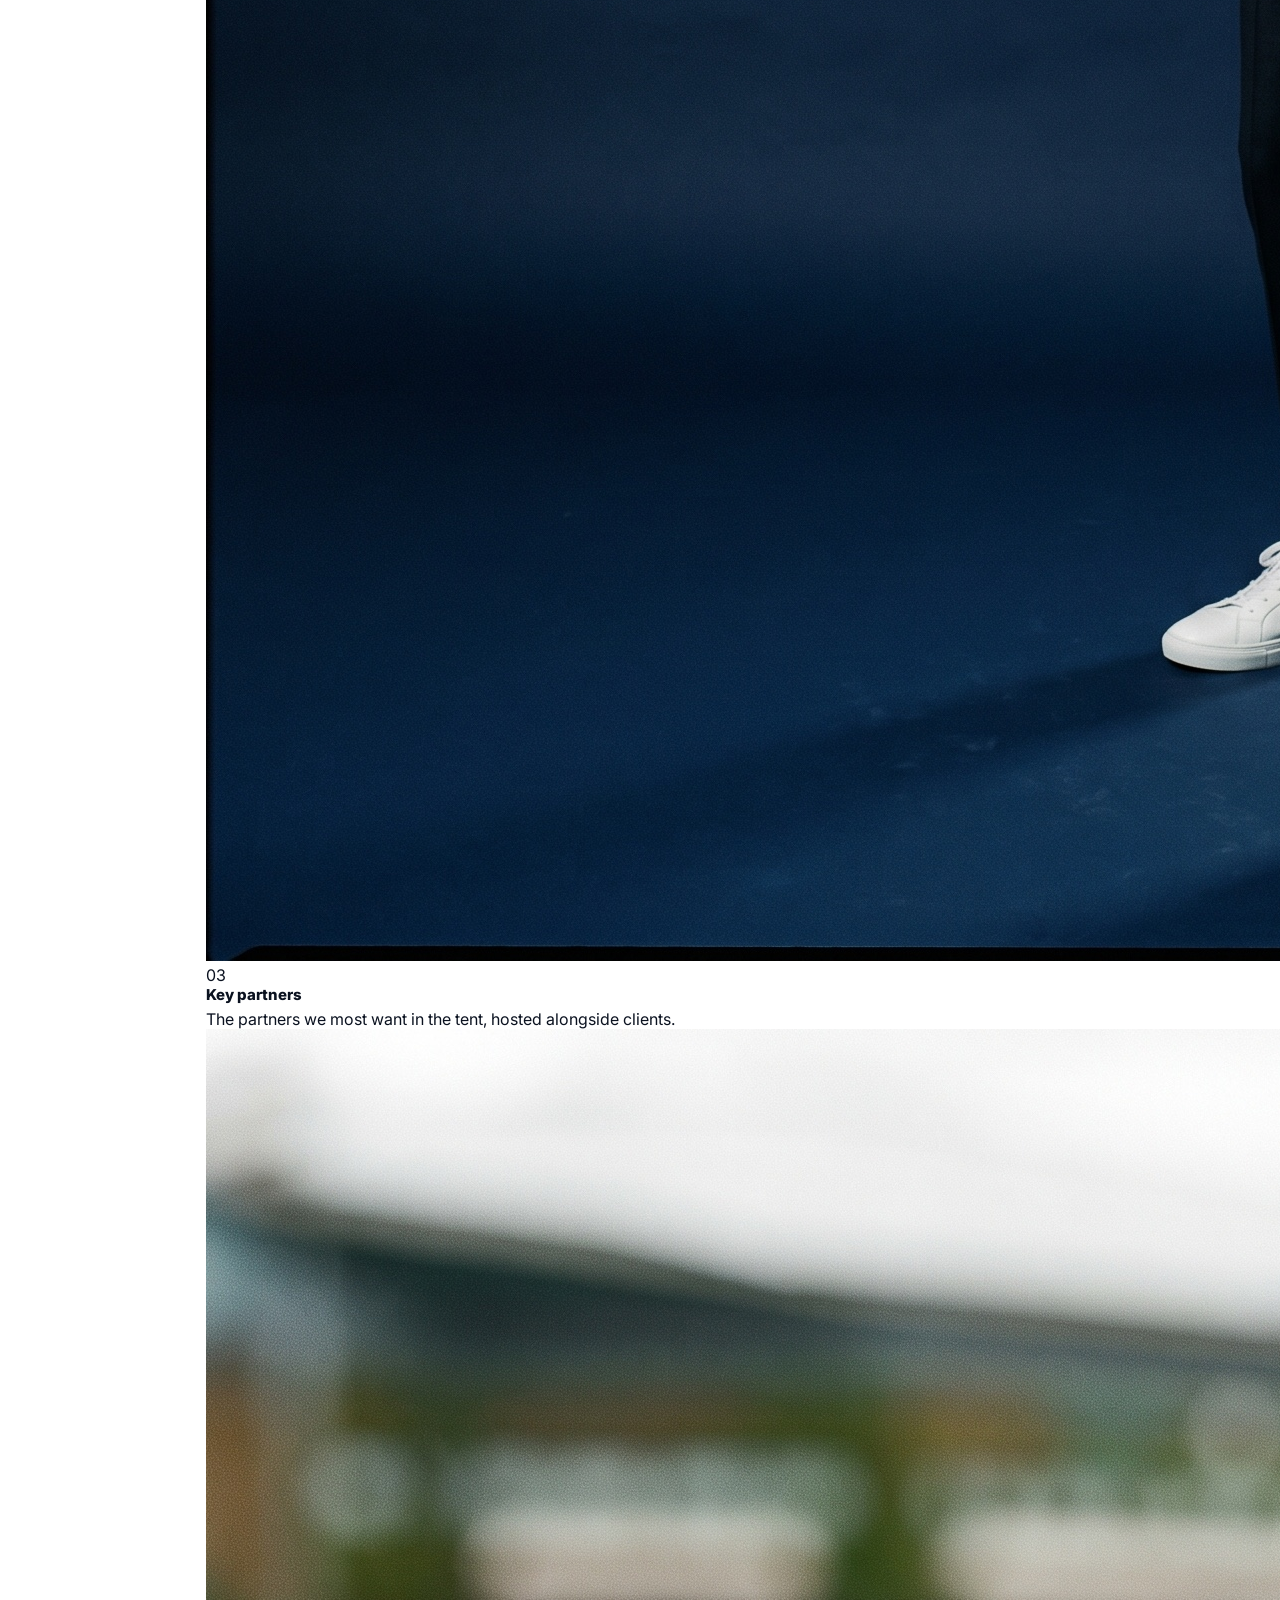
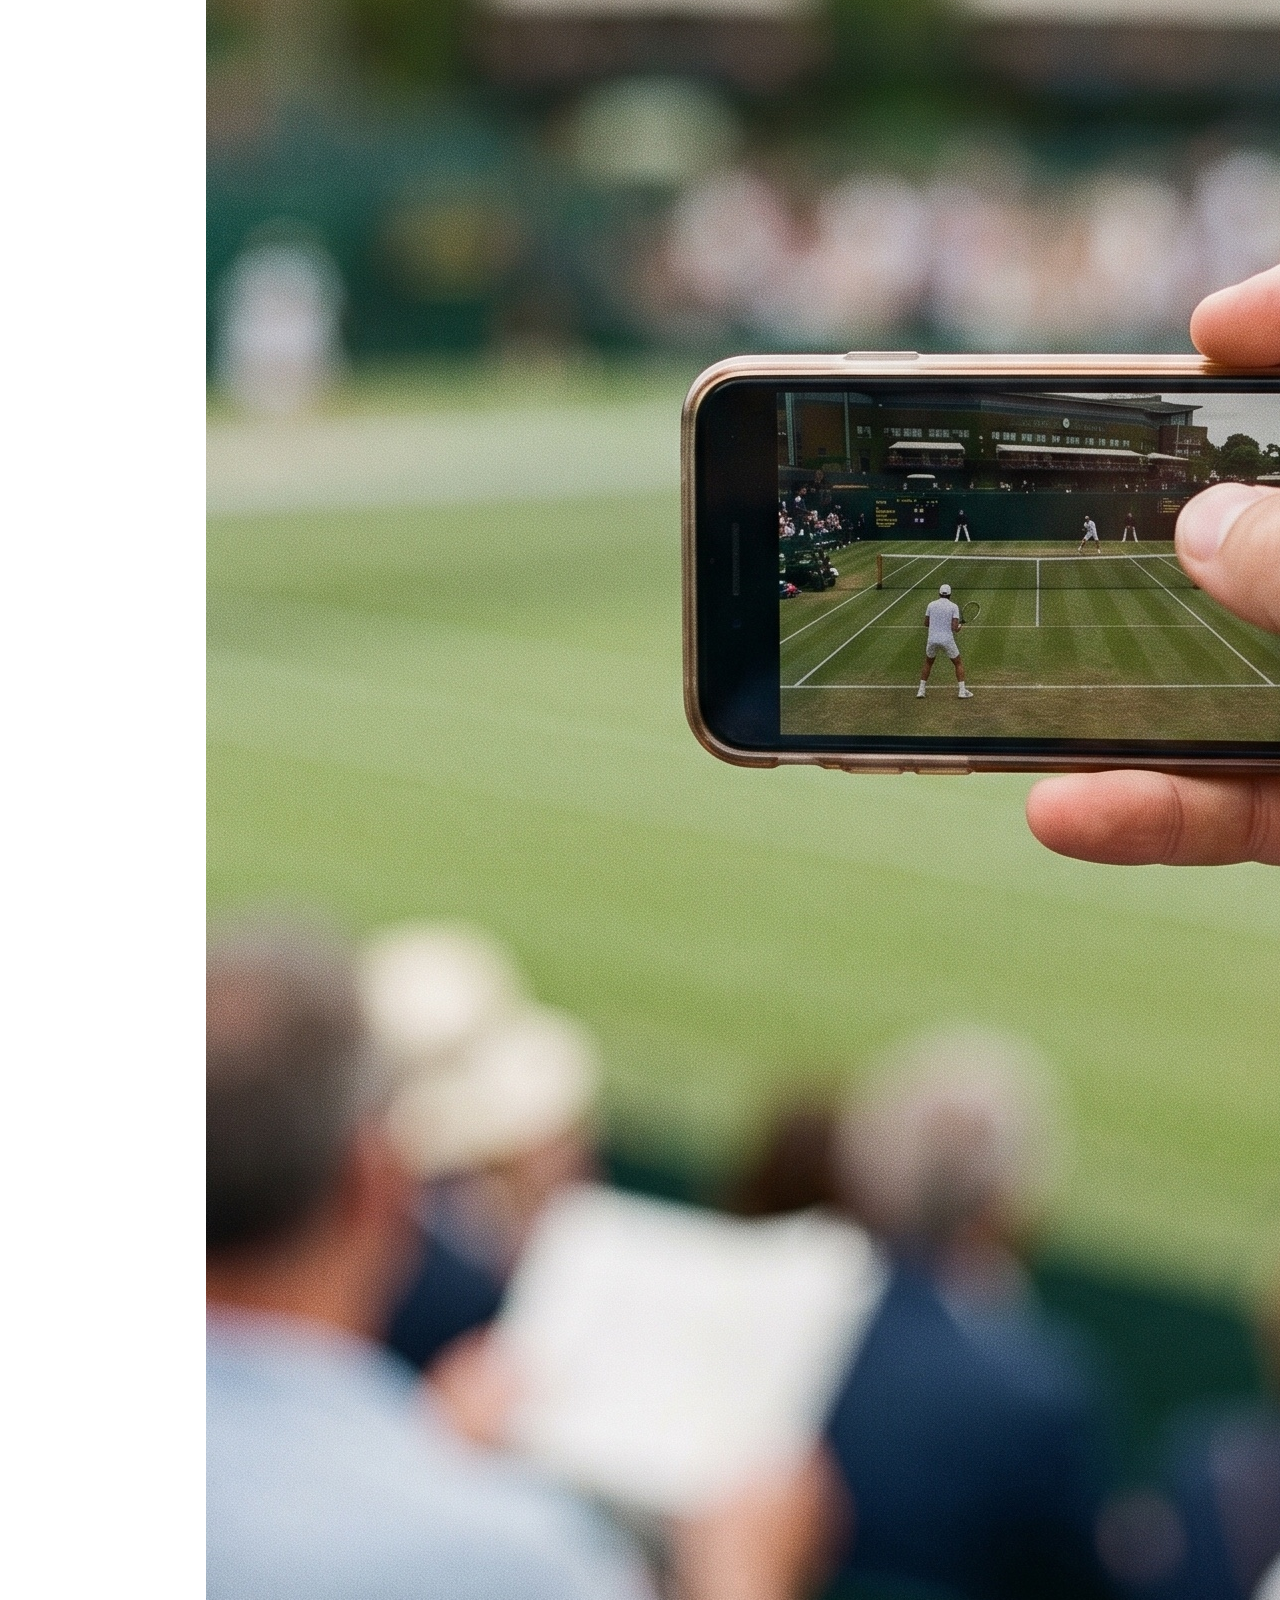
==== commit 339dfe2f: "Drum slide: swap in the real night photo (Virgin wrap), restore caption Co-Authored-By: Claude Opus " ====
--- a/index.html
+++ b/index.html
@@ -19,7 +19,7 @@
   <a href="#s-ooh"><span class="dt">By Sep 14</span><span class="dd">OOH at the O2</span></a>
   <a href="#s-ooh2" class="sub">Where it runs</a>
   <a href="#s-drum" class="sub">The digital drum</a>
-  <a href="#s-ka"><span class="dt">Sep 16–18</span><span class="dd">KA tennis event</span></a>
+  <a href="#s-ka"><span class="dt">Match week</span><span class="dd">The tennis event</span></a>
   <a href="#s-ka2" class="sub">Who's in the room</a>
   <a href="#s-games" class="sub">The games</a>
   <a href="#s-pro" class="sub">The guest pro</a>
@@ -27,6 +27,7 @@
   <a href="#s-cost" class="sub">The cost</a>
   <a href="#s-arena"><span class="dt">Wk of 22</span><span class="dd">The Laver Week</span></a>
   <a href="#s-0924"><span class="dt">Wed 24</span><span class="dd">Opening gala</span></a>
+  <a href="#s-bar"><span class="dt">Match days</span><span class="dd">Pre-match bar</span></a>
   <a href="#s-0925"><span class="dt">Fri 25</span><span class="dd">Sessions 1–2</span></a>
   <a href="#s-0926"><span class="dt">Sat 26</span><span class="dd">Federer breakfast</span></a>
   <a href="#s-0927"><span class="dt">Sun 27</span><span class="dd">The final</span></a>
@@ -64,14 +65,14 @@
       </div>
       <div class="card">
         <span class="chip pink">What we propose</span>
-        <p>Leverage the Laver Cup for two WorldFirst wins: a <b>brand lift in the UK</b>, our weakest market, and the <b>key accounts we most want to acquire</b>. Everything that follows serves those two ends.</p>
+        <p>Leverage the Laver Cup for two WorldFirst wins: a <b>brand lift in the UK</b>, our weakest market, and the <b>key accounts we most want to acquire</b>. The play centres on <b>where the crowd already is</b>: a branded game at the O2, a pre-match bar, disciplined hospitality — with OOH costed for a keep-or-park call.</p>
       </div>
     </div>
     <div class="card" style="margin-top:16px">
       <span class="chip red">Red flag on Alcaraz</span>
       <p>He is Ant's global ambassador, but he comes to play the Laver Cup and leaves. No appearances, no shoot, no UK activity we can build around him. Plan for zero Alcaraz access outside the arena, and treat every player image as Ant's to clear, not ours.</p>
     </div>
-    <p class="lead" style="margin-top:18px;color:#B7BDC9">The rest of this deck is those ideas laid out <b>by date, 14 → 27 September</b> — so you can see what happens when, and tell us what to keep.</p>
+    <p class="lead" style="margin-top:18px;color:#B7BDC9">One structural question sits with the sponsorship team first: whether the tennis activation runs <b>WorldFirst-only or Ant-wide</b>, every BU inviting. The rest of this deck is the ideas laid out <b>by date, 14 → 27 September</b> — tell us what to keep.</p>
   </div>
   <div class="strip"><span>WorldFirst × Laver Cup 2026</span><span>WHAT THIS IS</span></div>
 </section>
@@ -92,9 +93,9 @@
         <div class="card">
           <span class="chip pink">What we do with it</span>
           <ul>
-            <li><b>Our London employees</b> on site in red — volunteer scheme in progress (TBC)</li>
+            <li><b>The photo mission:</b> this is the fortnight we gather the great pictures — booth, reds, the O2, our people. The assets the rest of the year reuses.</li>
             <li><b>KOLs invited</b> to play and film; clients drop by; the brand ambassador can appear if in town</li>
-            <li><b>The photo mission:</b> this is the fortnight we gather the great pictures — booth, reds, the O2, our people. The assets the rest of the year reuses.</li>
+            <li><b>The bridge:</b> this booth already carries a serve challenge — our <b>Logo Shot game</b> (tennis section) could live inside this exact footprint: one build, every BU inviting, raised with the sponsorship team</li>
           </ul>
         </div>
       </div>
@@ -112,7 +113,7 @@
   <div class="num">BY SEP 14 · OOH 1/3 · TWO CONCEPTS</div>
   <div class="ghost">OOH</div>
   <div class="wrap">
-    <div class="kicker">Two concepts, equal weight — and we want more</div>
+    <div class="kicker">Two concepts, now costed — for a keep-or-park call</div>
     <h2>OOH at the O2.</h2>
     <div class="grid2">
       <div>
@@ -172,7 +173,7 @@
     <div class="kicker">The premium option · the O2's own digital estate</div>
     <h2>The digital drum.</h2>
     <div class="hero2">
-      <figure class="pic r169"><span class="cap2">The O2 entrance on an event night</span><img src="img/ooh-o2-night.jpg" alt="Arriving at the O2 on an event night — lit entrance and brand surfaces" loading="lazy" onerror="this.closest('figure').classList.add('ph');this.style.display='none'"></figure>
+      <figure class="pic r169"><span class="cap2">The drum tonight · Virgin Media's naming-rights wrap</span><img src="img/ooh-drum.jpg" alt="The digital drum at the O2 entrance at night, wrapped in Virgin Media red" loading="lazy" onerror="this.closest('figure').classList.add('ph');this.style.display='none'"></figure>
       <div>
         <div class="card" style="margin-bottom:14px">
           <span class="chip blue">What it is</span>
@@ -184,30 +185,34 @@
         </div>
       </div>
     </div>
-    <p class="foot">Benchmark band, not a quote — the venue prices it deal by deal. Photo: arriving at the O2 (Richard West, CC BY-SA 2.0, via Geograph/Wikimedia).</p>
+    <p class="foot">Benchmark band, not a quote — the venue prices it deal by deal.</p>
   </div>
   <div class="strip"><span>WorldFirst × Laver Cup 2026</span><span>BY SEP 14 · OOH 3/3</span></div>
 </section>
 
 <!-- SEP 16-18 · KA TENNIS EVENT -->
 <section class="slide" id="s-ka">
-  <div class="num">SEP 16–18 (TIMING TBC)<span class="optchip">Optional</span></div>
+  <div class="num">TOURNAMENT WEEK · VENUE PENDING<span class="optchip">Optional</span></div>
   <div class="ghost">KA</div>
   <div class="wrap">
-    <div class="kicker">The week before the Laver Cup · once the fan zone is running</div>
-    <h2>A KA tennis event, before the Cup.</h2>
+    <div class="kicker">Match week, at the O2 — where the crowd already is</div>
+    <h2>The tennis event, at the Cup.</h2>
     <div class="hero2" style="grid-template-columns:.9fr 1.1fr">
       <div>
-        <p class="lead" style="margin-bottom:16px">A premium private session for our <b>top KA clients and partners</b>, hosted by a hired British tennis great. Short, winnable games; everyone plays; everyone leaves with their own film. Hosting the right people is the objective — content is the by-product.</p>
-        <div class="card">
-          <span class="chip pink">The one-liner</span>
-          <p>A fun, high-touch tennis event with a KA-partnership feel — the kind of room clients remember, and the reason they take the follow-up call. Exact day and timing left for the UK team to decide.</p>
-        </div>
-      </div>
-      <figure class="pic r169"><img src="img/v01.jpg" alt="A private tennis event" loading="lazy"></figure>
-    </div>
-  </div>
-  <div class="strip"><span>WorldFirst × Laver Cup 2026</span><span>KA EVENT · OPTIONAL</span></div>
+        <p class="lead" style="margin-bottom:14px">One court-side game build at the O2 on match days: a hired British tennis great, short winnable games, and a crowd that's already there. <b>KA clients and partners are hosted through it; spectators play too.</b> Brand activation first — the room is the bonus.</p>
+        <div class="card" style="margin-bottom:12px">
+          <span class="chip pink">The gating question</span>
+          <p><b>Court or space at the O2 estate on match days.</b> Two channels in parallel: the organisers via the sponsorship team, and an agency quote for a temporary build near the entrance.</p>
+        </div>
+        <div class="card">
+          <span class="chip grey">Kept open</span>
+          <p>If the venue fails, the fallback is a <b>private-club version the week before</b> — run as our own event, no Laver tie needed.</p>
+        </div>
+      </div>
+      <figure class="pic r169"><img src="img/v01.jpg" alt="A tennis event" loading="lazy"></figure>
+    </div>
+  </div>
+  <div class="strip"><span>WorldFirst × Laver Cup 2026</span><span>THE TENNIS EVENT · OPTIONAL</span></div>
 </section>
 
 <!-- WHO'S IN THE ROOM -->
@@ -239,12 +244,12 @@
         <p>Our brand ambassador can headline; a few KOL seats carry the reach.</p>
       </div>
       <div class="roomtile">
-        <figure><img src="img/v05.jpg" alt="Our employees on site"></figure>
-        <span class="rt-n">05</span><h3>Our employees</h3>
-        <p>A small host team in red, running the day and gathering content.</p>
-      </div>
-    </div>
-    <p class="foot">~20 guests total. Private invitations only, so it stays inside the hospitality rules — and so every seat is a name we chose.</p>
+        <figure><img src="img/lc-booth25.jpg" alt="The crowd at the booth"></figure>
+        <span class="rt-n">05</span><h3>The crowd — if they're users</h3>
+        <p>Spectators play too. The gate is the perk: you're a WorldFirst user, you play — the Amex playbook.</p>
+      </div>
+    </div>
+    <p class="foot">~20 hosted seats stay by invitation, inside the hospitality rules. The game itself is open to the crowd; sign-ups on the spot count as activation. A small team in red runs the day.</p>
   </div>
   <div class="strip"><span>WorldFirst × Laver Cup 2026</span><span>KA EVENT</span></div>
 </section>
@@ -254,21 +259,21 @@
   <div class="num">KA EVENT · THE GAMES</div>
   <div class="ghost">G</div>
   <div class="wrap">
-    <div class="kicker">Why a game at all · then how it works</div>
-    <h2>One point to win.<br>One serve to survive.</h2>
-    <p class="lead" style="margin-bottom:16px">We hire a British tennis legend and turn them into a game. Short, winnable challenges built for one thing: <b>fun in the room, real engagement, and great content</b> we own. Two formats do all the work.</p>
-    <div class="hero2">
-      <div>
-        <div class="card" style="margin-bottom:16px">
-          <h3>One Point Slam — everyone plays</h3>
-          <p>You — or you and a teammate — against the pro. <b>One point.</b> That's the whole game. ~90 seconds each, winnable enough that everyone tries, and every point is a ready-made 20-second film with a beginning, a middle and a dignified end.</p>
-        </div>
-        <div class="card">
-          <h3>Return the Rocket — the spectacle</h3>
-          <p>With a big-serve legend: the pro serves at full speed, you stand there bravely. Touch it and the room roars. The most shareable fifteen seconds of the day.</p>
-        </div>
-      </div>
-      <figure class="pic r169"><img src="img/v06.jpg" alt="One point against the pro" loading="lazy"></figure>
+    <div class="kicker">Why a game at all · then the two formats</div>
+    <h2>Hit the logo. Win the point.</h2>
+    <p class="lead" style="margin-bottom:14px">We hire a British tennis legend and turn them into a game — <b>fun on the spot, real engagement, content we own</b>. A certified umpire calls it, for the show of it.</p>
+    <div class="hero2">
+      <div>
+        <div class="card" style="margin-bottom:12px">
+          <h3>The Logo Shot — everyone plays</h3>
+          <p>An enclosed hitting alley, a giant <b>WorldFirst wall</b> at the end. Hit the wall, you're on the board. <b>Ring the O</b>, take home a printed ball. <b>Through the O</b>, the day's big prize. A kids' wall and an adults' wall; every go filmed and sent by QR.</p>
+        </div>
+        <div class="card">
+          <h3>One point v the legend — the show</h3>
+          <p>You — or you and a teammate — against the pro, <b>our logo on the net</b>. One point, ~90 seconds, winnable enough that everyone tries. With a big-serve legend it becomes Return the Rocket: survive one serve, the crowd roars.</p>
+        </div>
+      </div>
+      <figure class="pic r169"><span class="cap2">Concept render · the Logo Shot wall</span><img src="img/logo-shot.png" alt="The Logo Shot concept — hit the WorldFirst wall, ring the O, through the O" loading="lazy" onerror="this.closest('figure').classList.add('ph');this.style.display='none'"></figure>
     </div>
   </div>
   <div class="strip"><span>WorldFirst × Laver Cup 2026</span><span>KA EVENT</span></div>
@@ -279,7 +284,7 @@
   <div class="num">KA EVENT · THE GUEST PRO</div>
   <div class="ghost">PRO</div>
   <div class="wrap">
-    <div class="kicker">Fee estimates only — real numbers come from agency quotes</div>
+    <div class="kicker">Fee estimates only — and a certified umpire on the mic turns the games into a show</div>
     <h2>Who hosts it with us.</h2>
     <table class="tbl">
       <tr><th>Option</th><th>Profile (examples of the tier)</th><th>Est. fee for one day</th><th>Notes</th></tr>
@@ -331,18 +336,19 @@
   <div class="num">KA EVENT · THE COST</div>
   <div class="ghost">£</div>
   <div class="wrap">
-    <div class="kicker">A standard scenario — estimate only, quotes will sharpen it</div>
+    <div class="kicker">Estimates only — two venue scenarios, quotes will sharpen both</div>
     <h2>What the event costs.</h2>
     <table class="tbl">
-      <tr><th>Cost line</th><th>Estimate</th></tr>
-      <tr><td>The pro (day + 12-month organic use)</td><td>£15–30k</td></tr>
-      <tr><td>Court hire + light dressing</td><td>£3–6k</td></tr>
-      <tr><td>Production (one crew, edit, QR clips)</td><td>£10–16k</td></tr>
-      <tr><td>Gifts, signed</td><td>£3–5k</td></tr>
-      <tr><td>Hospitality (~20 guests)</td><td>£3–6k</td></tr>
-      <tr><td><b>Total</b></td><td><b>~£35–60k</b></td></tr>
+      <tr><th>Cost line</th><th>At the O2 (target) ✦</th><th>Private club (fallback)</th></tr>
+      <tr><td>The pro (day + 12-month organic use)</td><td>£15–30k</td><td>£15–30k</td></tr>
+      <tr><td>Venue / space</td><td><b>TBC — the gating item</b></td><td>£3–6k</td></tr>
+      <tr><td>Game build (alley, logo wall, dressing)</td><td>£8–15k</td><td>£5–10k</td></tr>
+      <tr><td>Production (one crew, edit, QR clips)</td><td>£10–16k</td><td>£10–16k</td></tr>
+      <tr><td>Gifts &amp; printed balls</td><td>£3–6k</td><td>£3–5k</td></tr>
+      <tr><td>Hospitality</td><td>£3–6k</td><td>£3–6k</td></tr>
+      <tr><td><b>Total</b></td><td><b>~£40–75k + venue</b></td><td><b>~£35–60k</b></td></tr>
     </table>
-    <p class="foot">Estimate only — a standard scenario, not a quote. Budget home: UK hospitality / field events. Quotes are free and legends book early. Nothing is committed here, and the sponsorship team sees the concept before any brief goes out.</p>
+    <p class="foot">Estimates, not quotes. If it runs Ant-wide, the build is shared and WorldFirst carries the game and gifts. Budget home: UK hospitality / field events. Nothing is committed here, and the sponsorship team sees the concept before any brief goes out.</p>
   </div>
   <div class="strip"><span>WorldFirst × Laver Cup 2026</span><span>KA EVENT</span></div>
 </section>
@@ -396,6 +402,31 @@
   <div class="strip"><span>WorldFirst × Laver Cup 2026</span><span>WED 24</span></div>
 </section>
 
+<!-- MATCH DAYS · PRE-MATCH BAR -->
+<section class="slide" id="s-bar">
+  <div class="num">MATCH DAYS · THE PRE-MATCH BAR</div>
+  <div class="ghost">BAR</div>
+  <div class="wrap">
+    <div class="kicker">One bar, one day, before a session — nothing to build</div>
+    <h2>The pre-match bar.</h2>
+    <div class="hero2">
+      <figure class="pic r169"><span class="cap2">The O2's terrace bars · reservable, at the door</span><img src="img/o2-bar.jpg" alt="A terrace bar at the O2 entrance" loading="lazy" onerror="this.closest('figure').classList.add('ph');this.style.display='none'"></figure>
+      <div>
+        <div class="card" style="margin-bottom:12px">
+          <span class="chip red">The idea</span>
+          <p>Most of our ticket guests hold seats, not VIP hospitality. So we host the warm-up: <b>one reserved bar on the O2 street before one session</b> — drinks, an hour together, then everyone walks in. The UK team picks the spot and the day; <b>Session 1 works as the launch moment</b>.</p>
+        </div>
+        <div class="card">
+          <span class="chip grey">The gifting moment</span>
+          <p>The bar doubles as the handover: <b>WorldFirst tennis kit</b> — printed balls, sunscreen, a tote, a visor. Our own merch, <b>no Laver Cup logo, so nothing to license</b> (compliance check to run).</p>
+        </div>
+      </div>
+    </div>
+    <p class="foot">Venue options on the estate run from casual terraces to reservable bars; the cost is drinks plus a reservation. Photo: The O2 (CC BY 4.0, via Wikimedia).</p>
+  </div>
+  <div class="strip"><span>WorldFirst × Laver Cup 2026</span><span>MATCH DAYS · PRE-MATCH BAR</span></div>
+</section>
+
 <!-- FRI 25 -->
 <section class="slide" id="s-0925">
   <div class="num">FRI 25 · SESSIONS 1–2</div>
@@ -468,11 +499,11 @@
     <h2>Confirmed allocations. Choose carefully.</h2>
     <table class="tbl">
       <tr><th>Benefit</th><th>Numbers</th><th>Rules &amp; notes</th></tr>
-      <tr><td>Federer breakfast (Sat 26)</td><td><b>6 per BU</b>, incl. GM</td><td>Confirmed. C-level clients only, no KOLs — ~5 client seats. Prioritise Session-3 holders.</td></tr>
+      <tr><td>Federer breakfast (Sat 26)</td><td><b>6 per BU</b>, incl. GM</td><td>Confirmed. C-level clients, no KOLs — ~5 client seats. Currently all-Enterprise: rebalance one seat to Business, held for UK country leadership. Prioritise Session-3 holders.</td></tr>
       <tr><td>Match hospitality (25–27)</td><td><b>6 per BU, per session</b>, incl. GM</td><td>Confirmed. Which tier carries the VIP experiences (tour, player photos, courtside practice, shuttle, hotels) is TBC with the sponsorship team.</td></tr>
       <tr><td>Opening gala (Wed 24)</td><td><b>3 per BU</b>, incl. GM</td><td>Confirmed — ~2 client seats. Leadership decides.</td></tr>
-      <tr><td>Purchased tickets</td><td>Separate from the allocation</td><td>Confirmed separate. For KOLs and extra guests; no special experiences attached.</td></tr>
-      <tr class="rec"><td>Guest lists — action</td><td><b>Lock in quickly</b></td><td>Invitations go out soon and the sponsorship team runs the process — confirm names early and trim any over-quota list.</td></tr>
+      <tr><td>Purchased tickets</td><td>Separate from the allocation</td><td>Confirmed separate. For KOLs and extra guests; no special experiences attached. Start collecting demand per BU now.</td></tr>
+      <tr class="rec"><td>Guest lists — action</td><td><b>Lock in now</b></td><td>Gala is over quota (5 names, 3 seats) — trim. Confirm every name with the UK country team, run compliance (ABAC) checks, then invite.</td></tr>
       <tr><td>Signed items</td><td>Small quantity — to request</td><td>Alcaraz-signed gifts for top customers during the tournament; needs the formal ask.</td></tr>
       <tr><td>Employee 50% tickets</td><td>TBC — payment link not built</td><td>Internal perk only — never offered to clients.</td></tr>
       <tr><td>Transport &amp; hotels</td><td>Rights-ticket guests only</td><td>Mercedes shuttle between official hotels and the O2; 2026 London hotel list TBC.</td></tr>
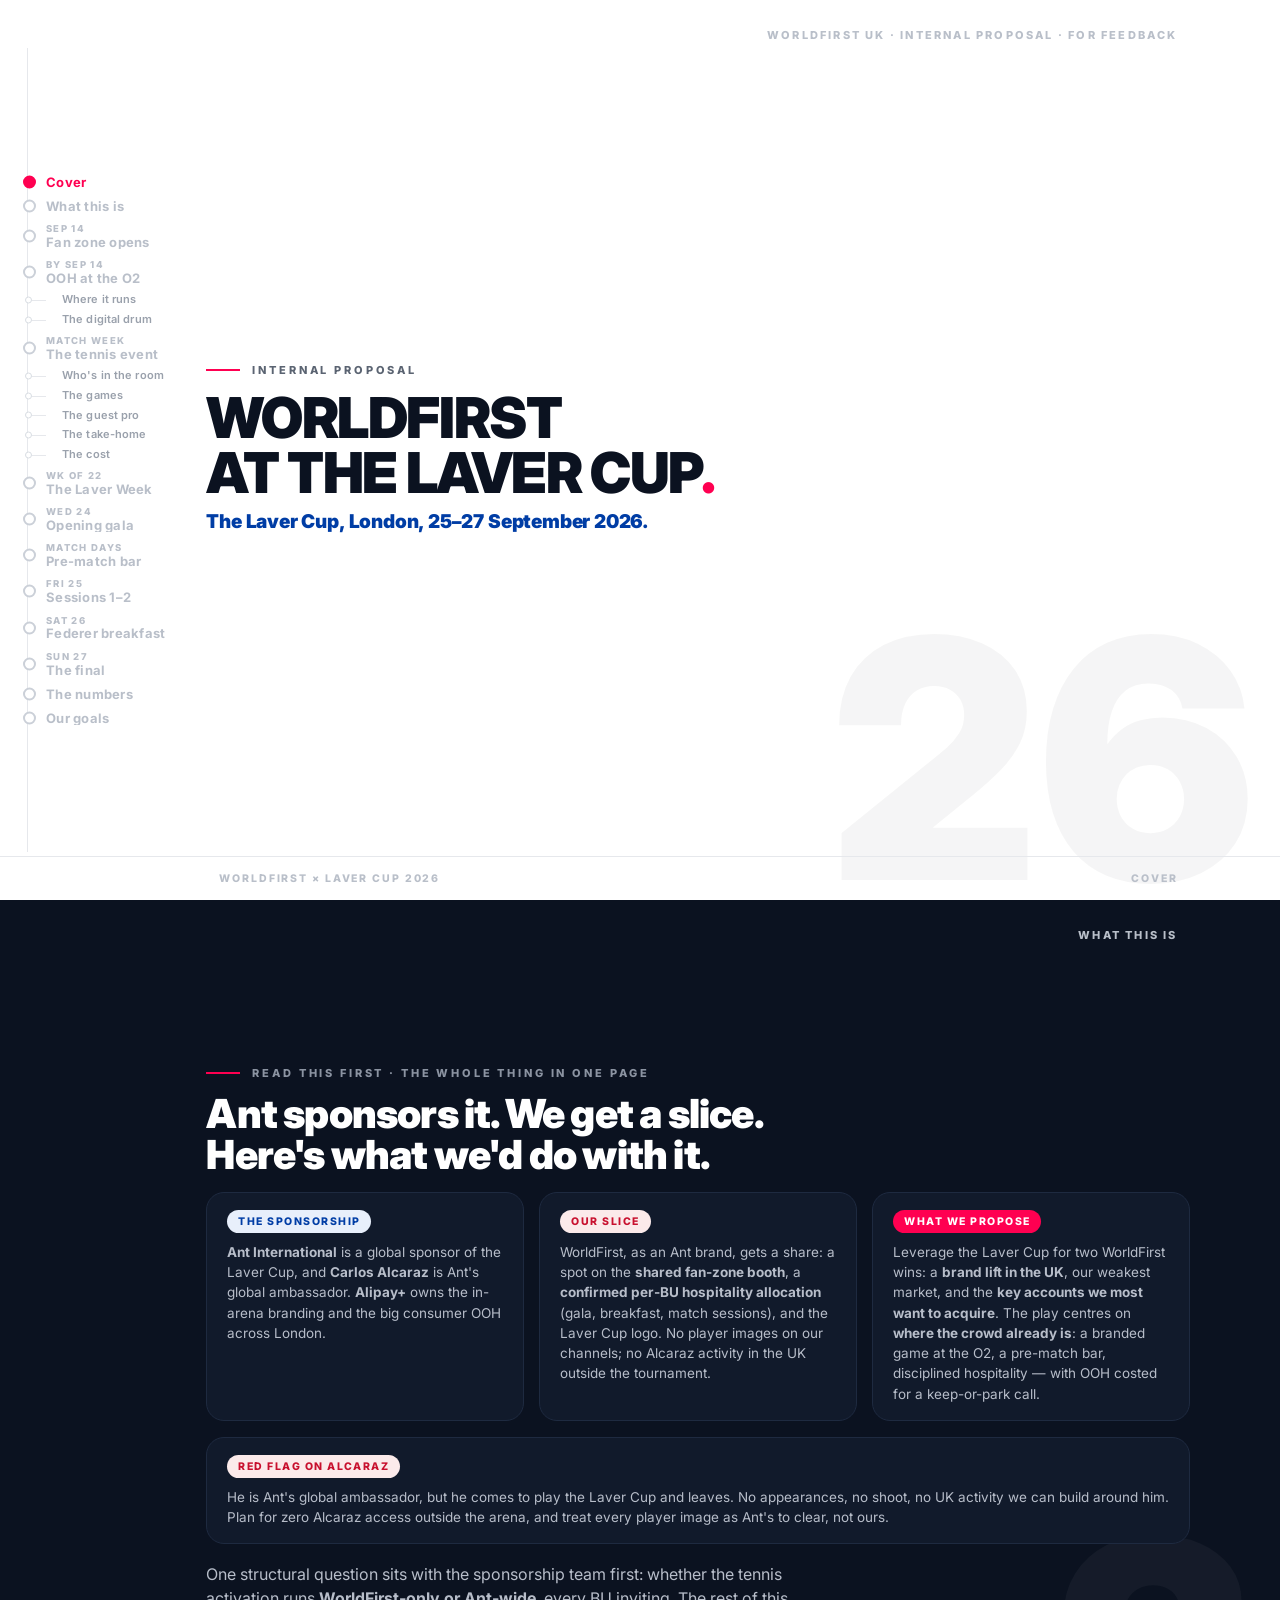
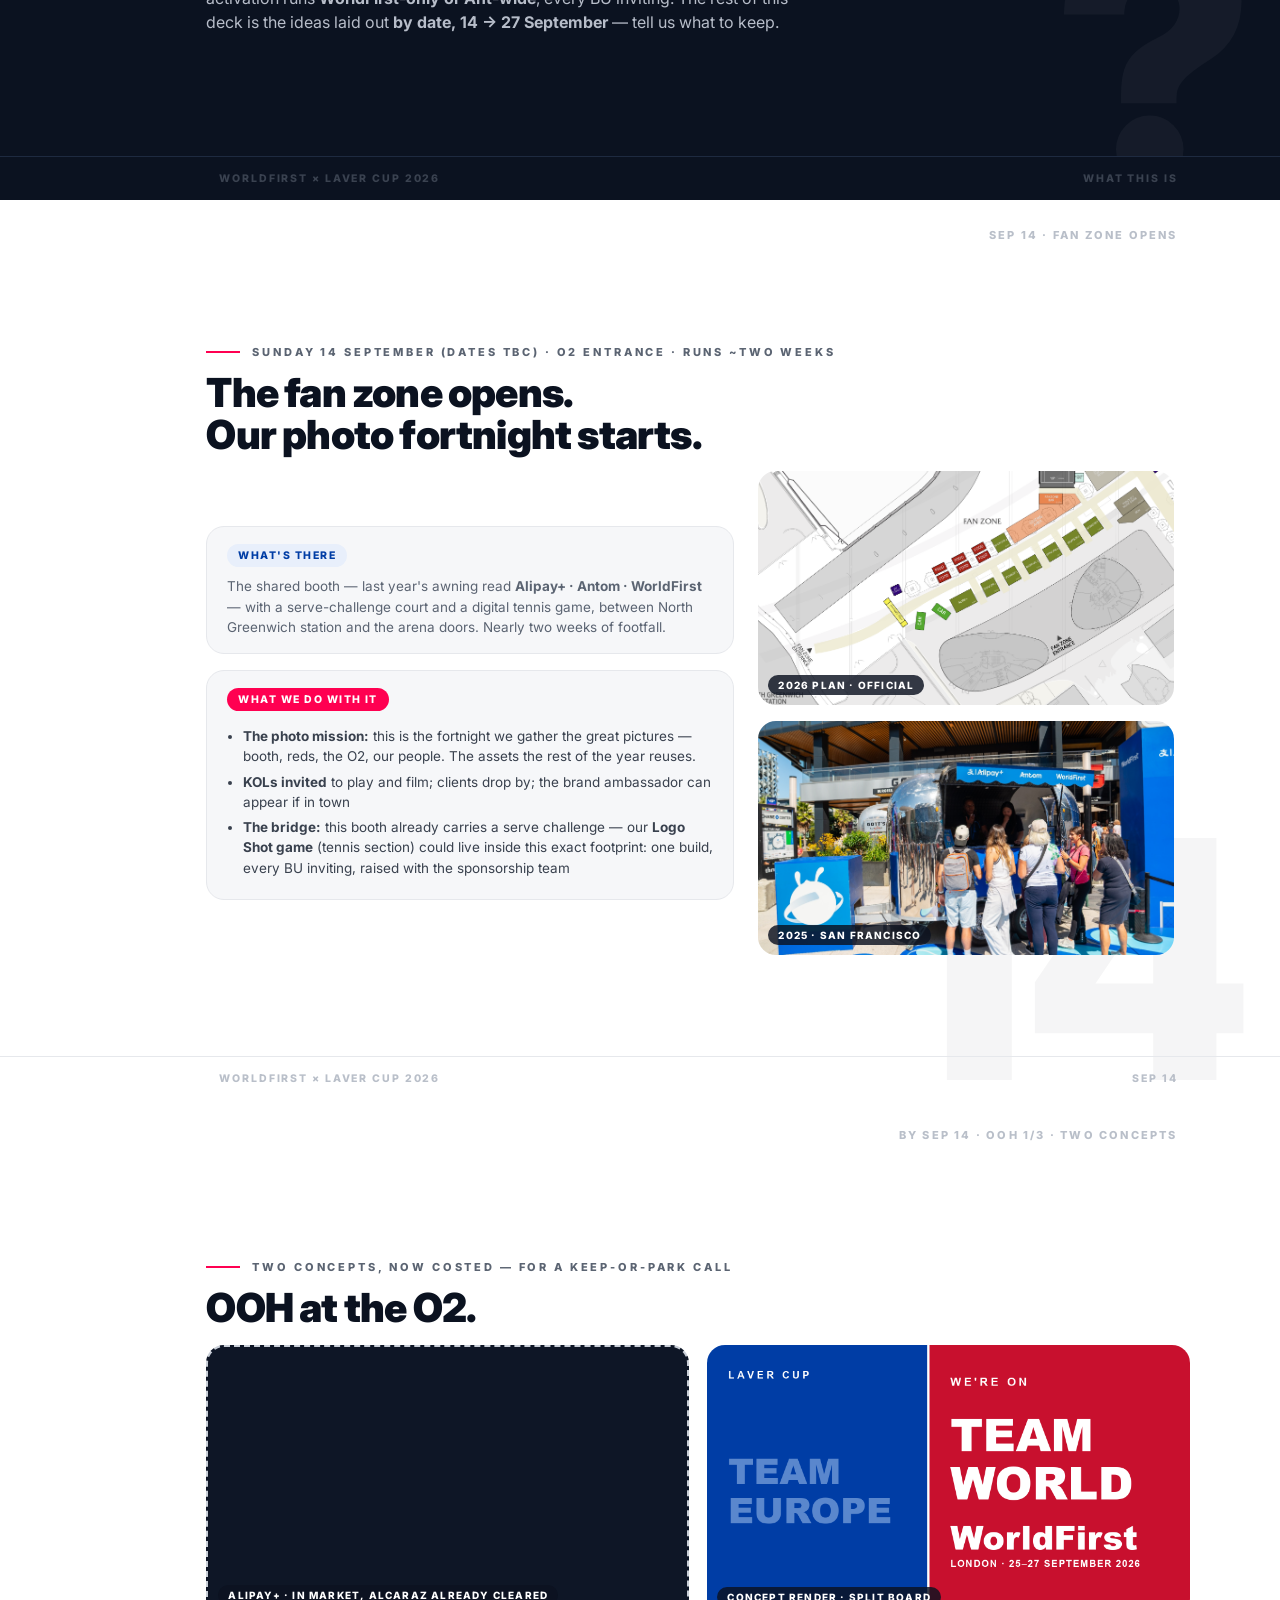
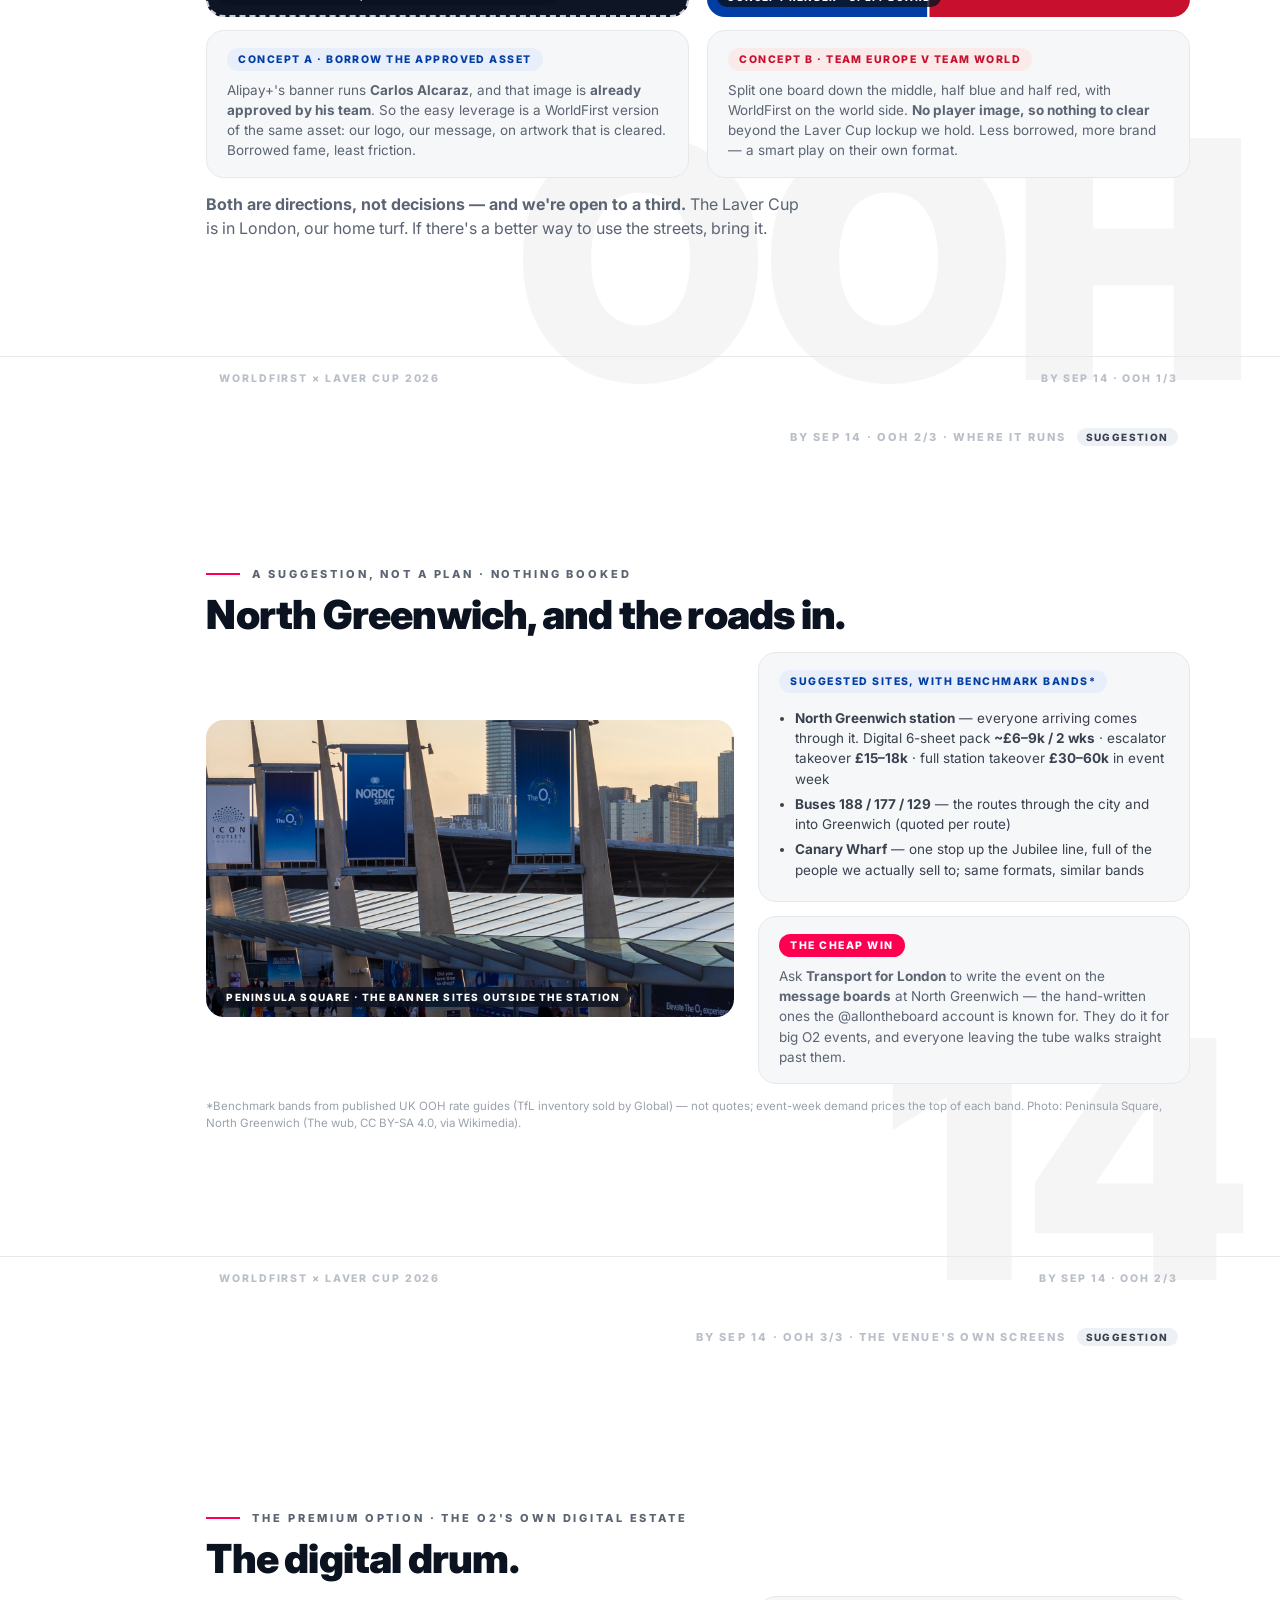
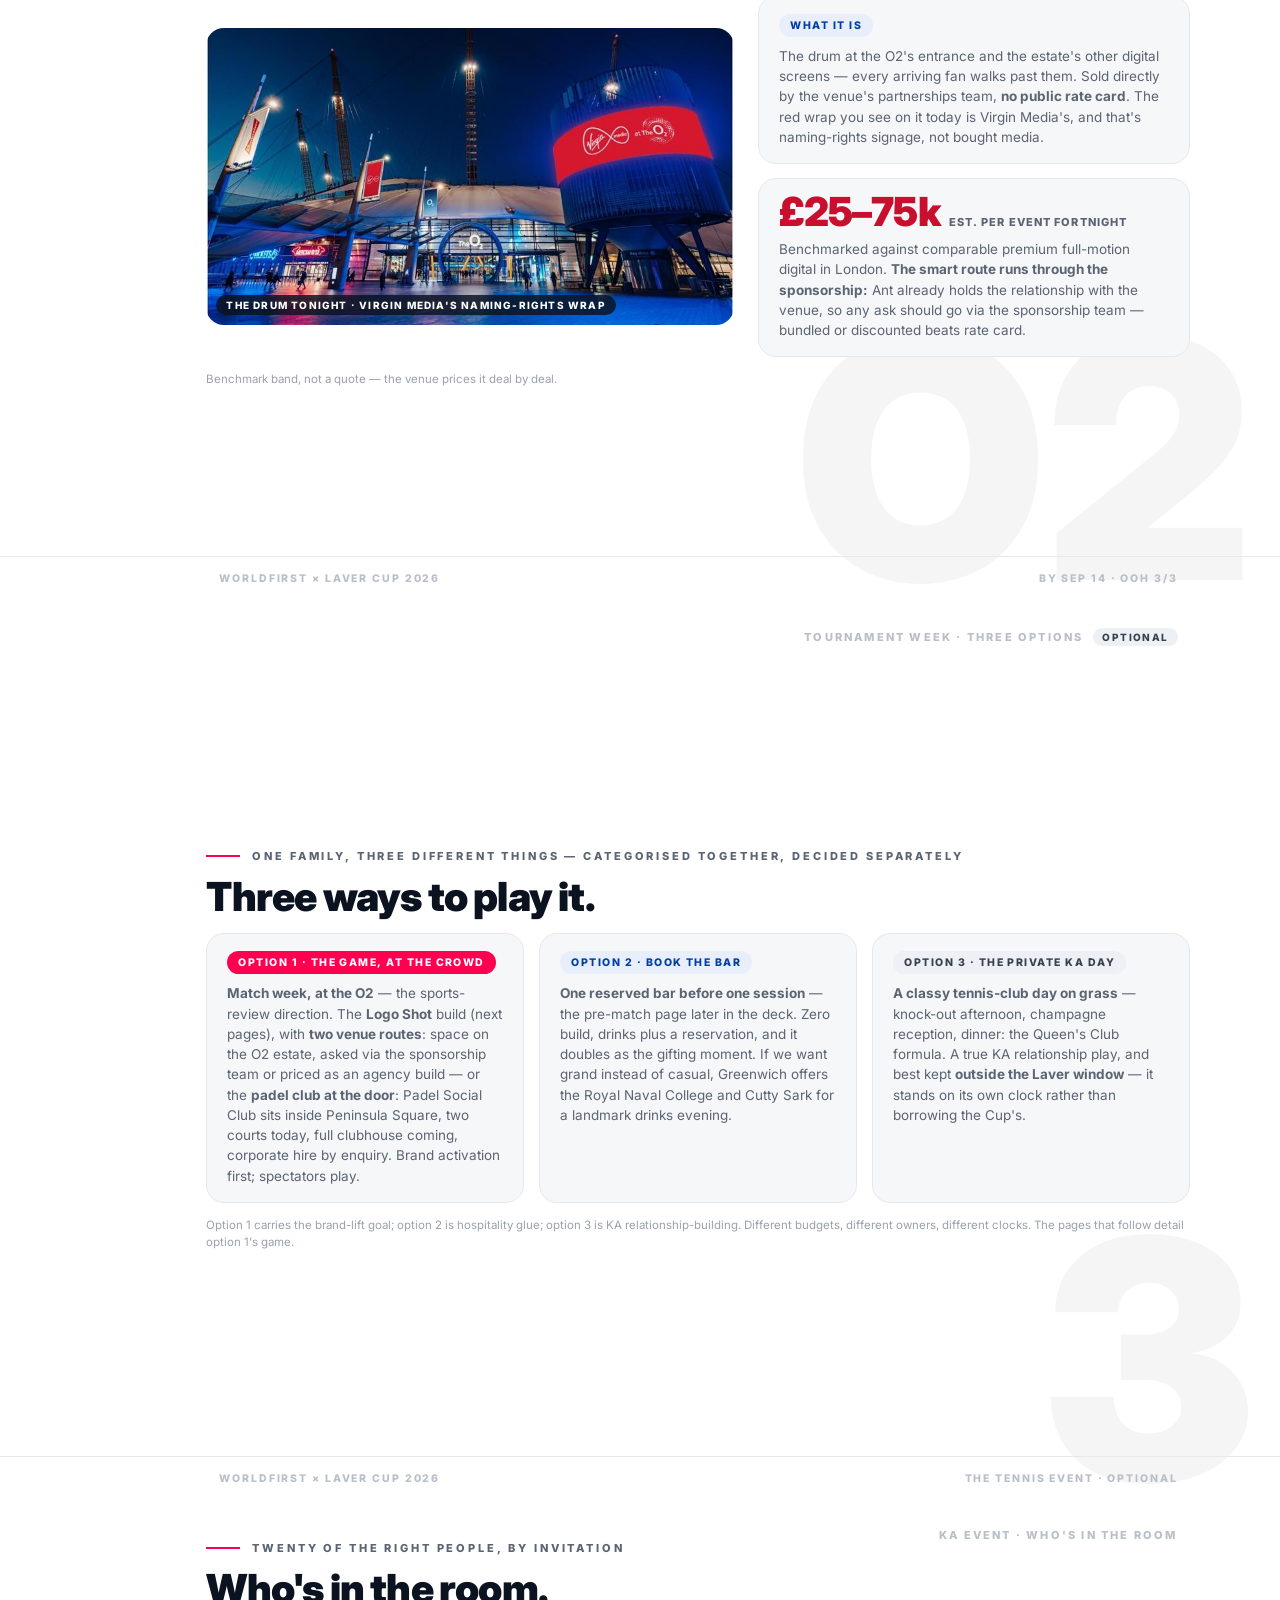
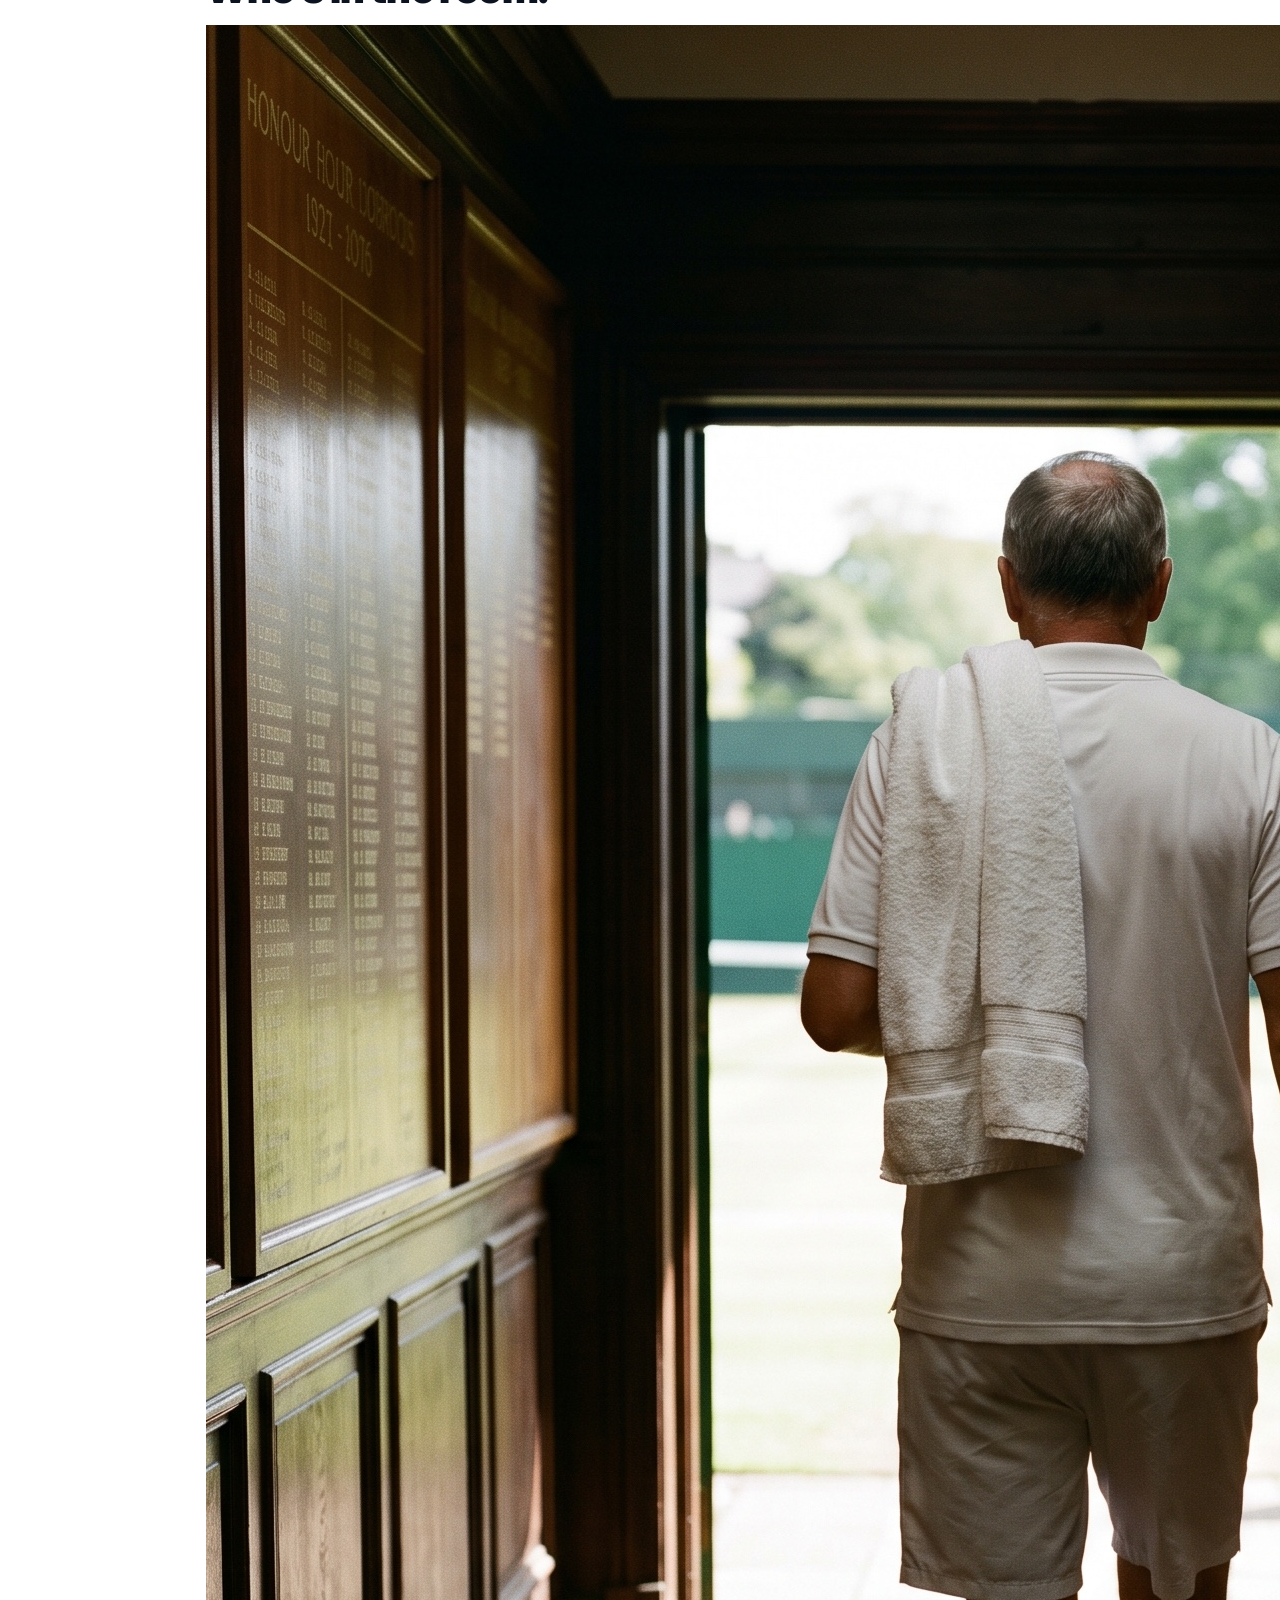
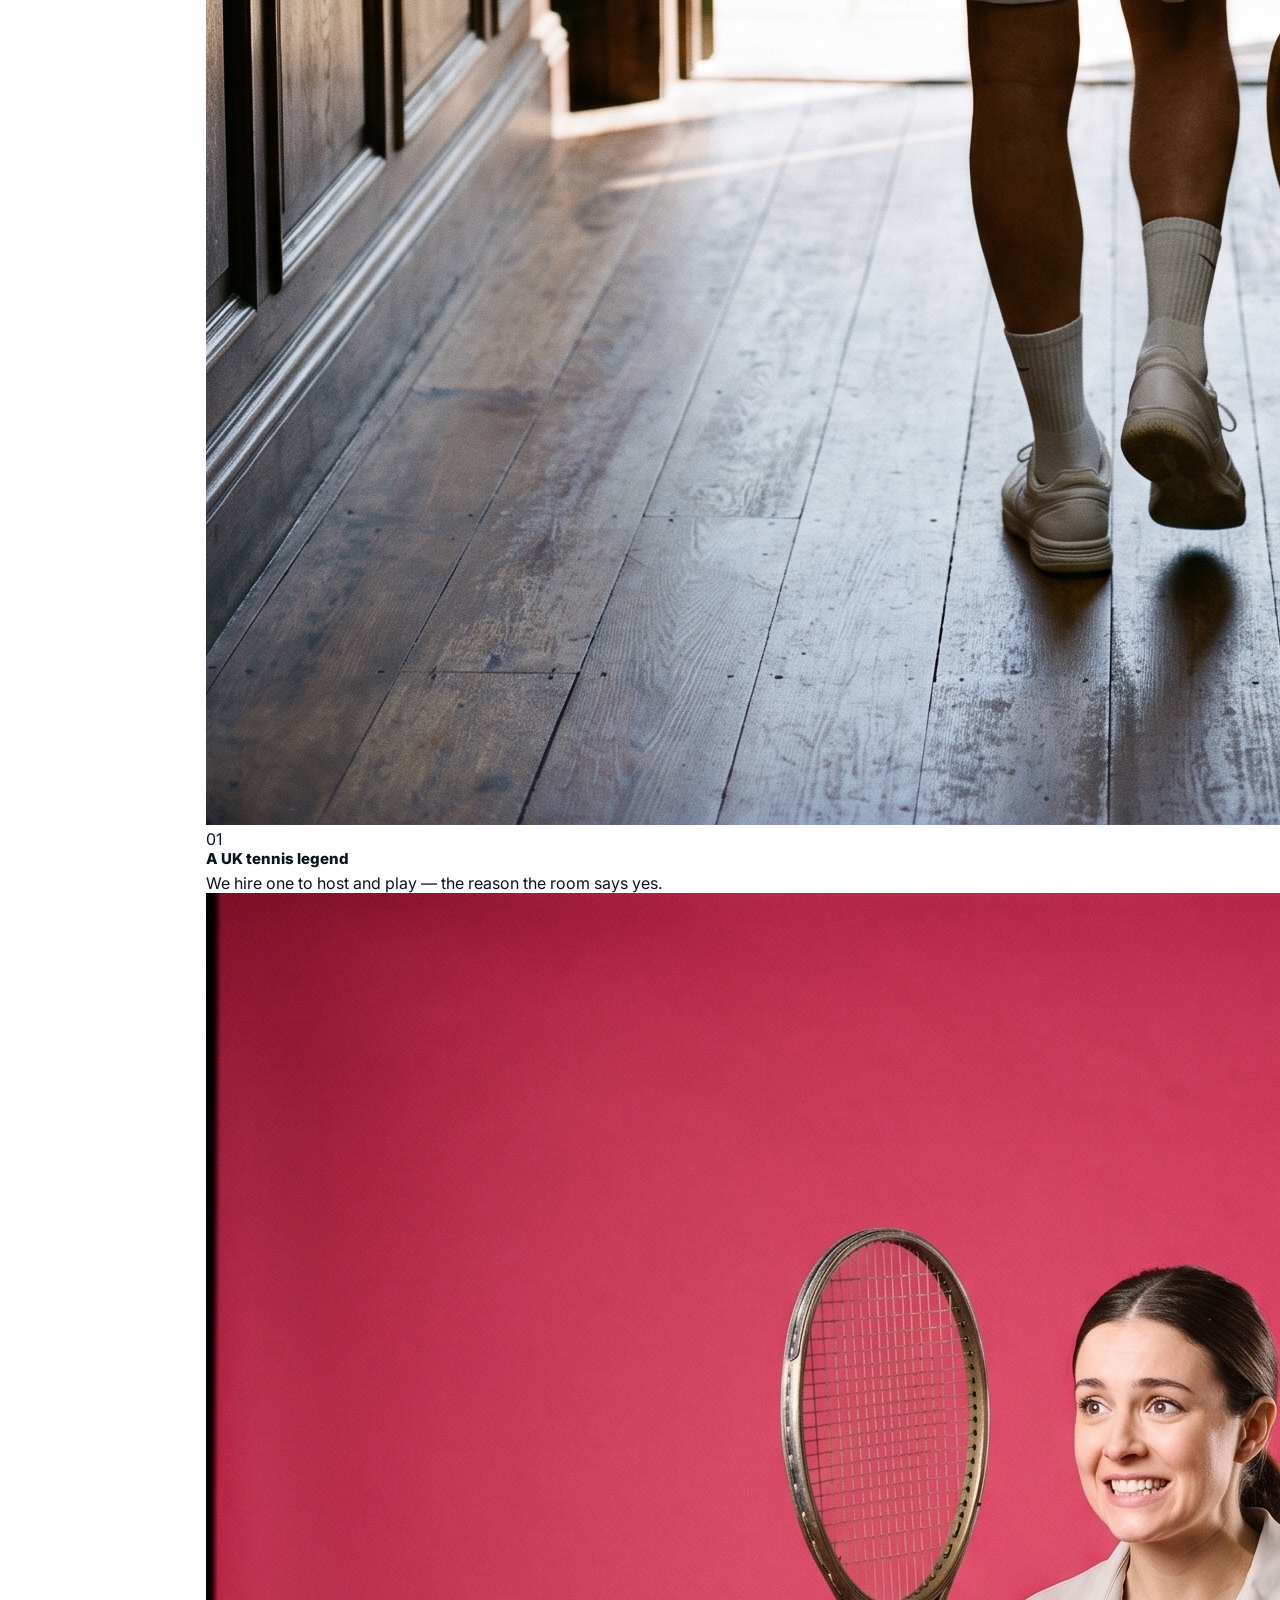
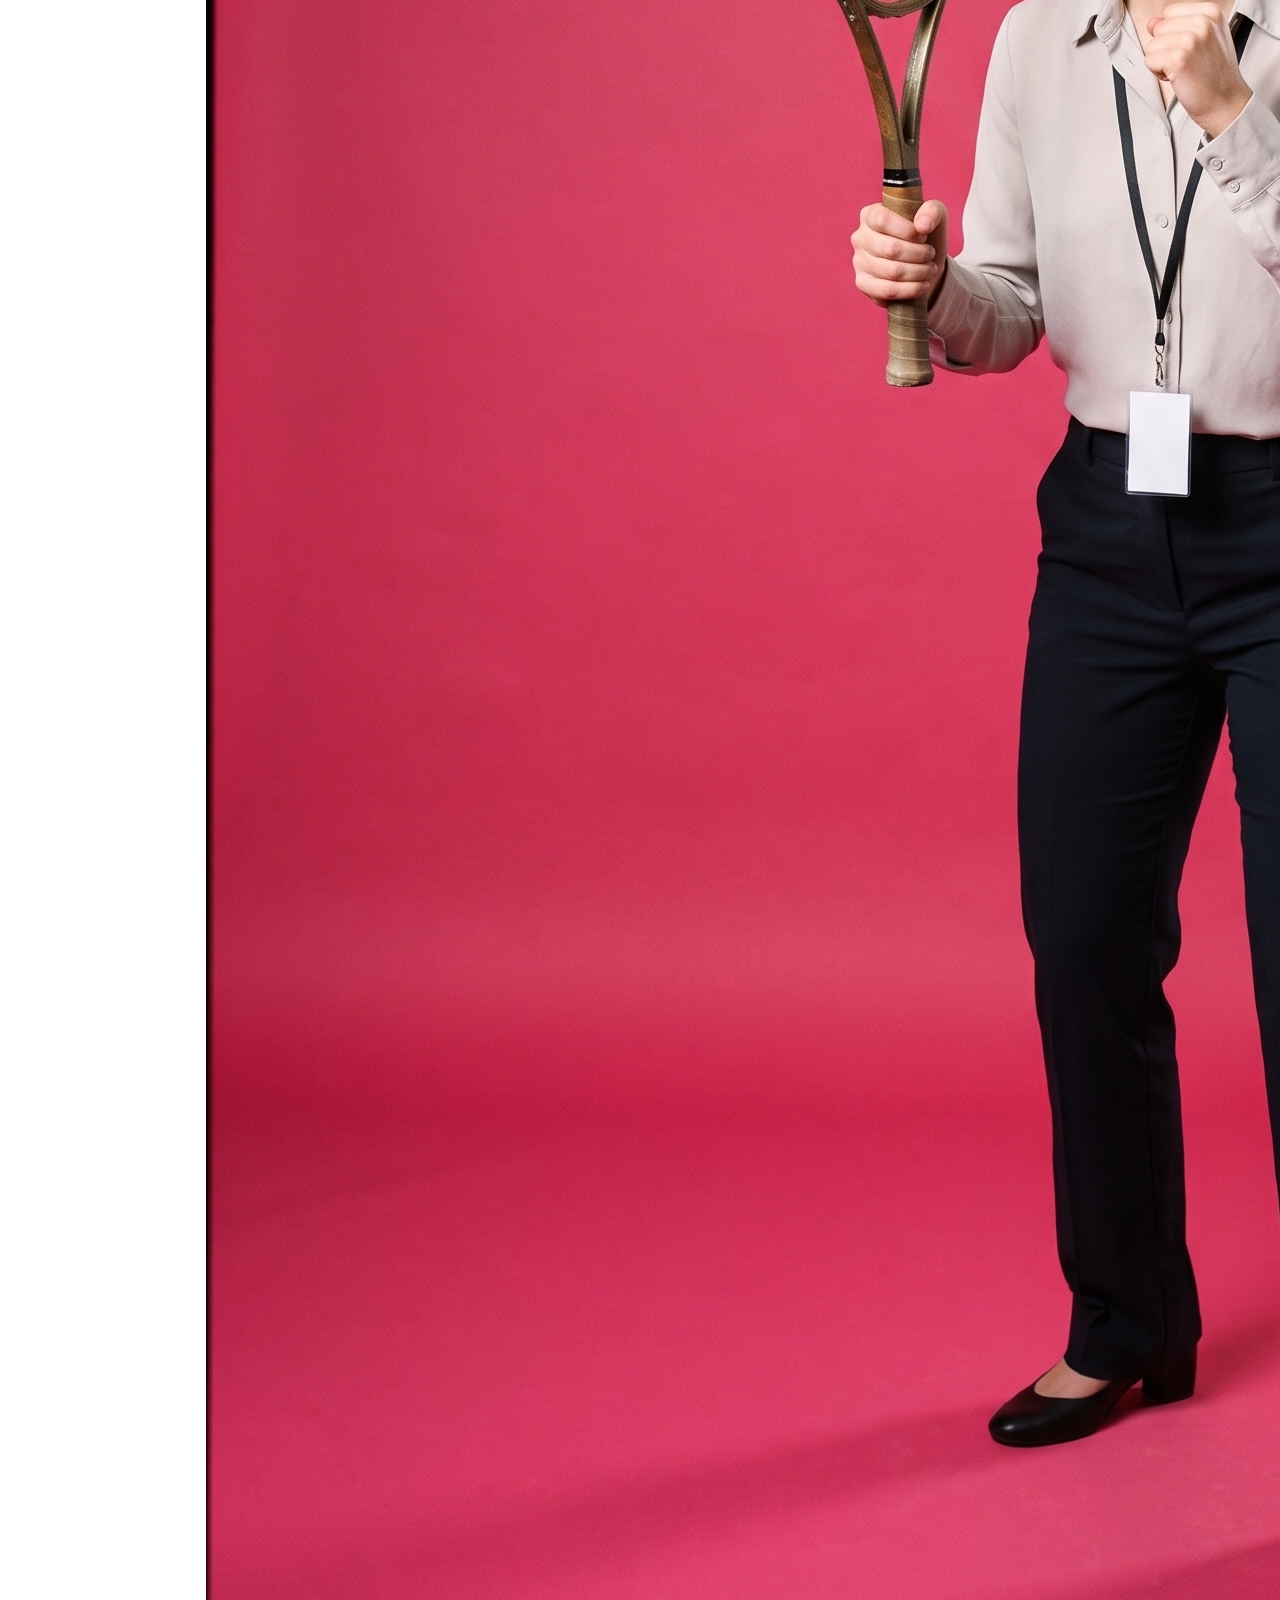
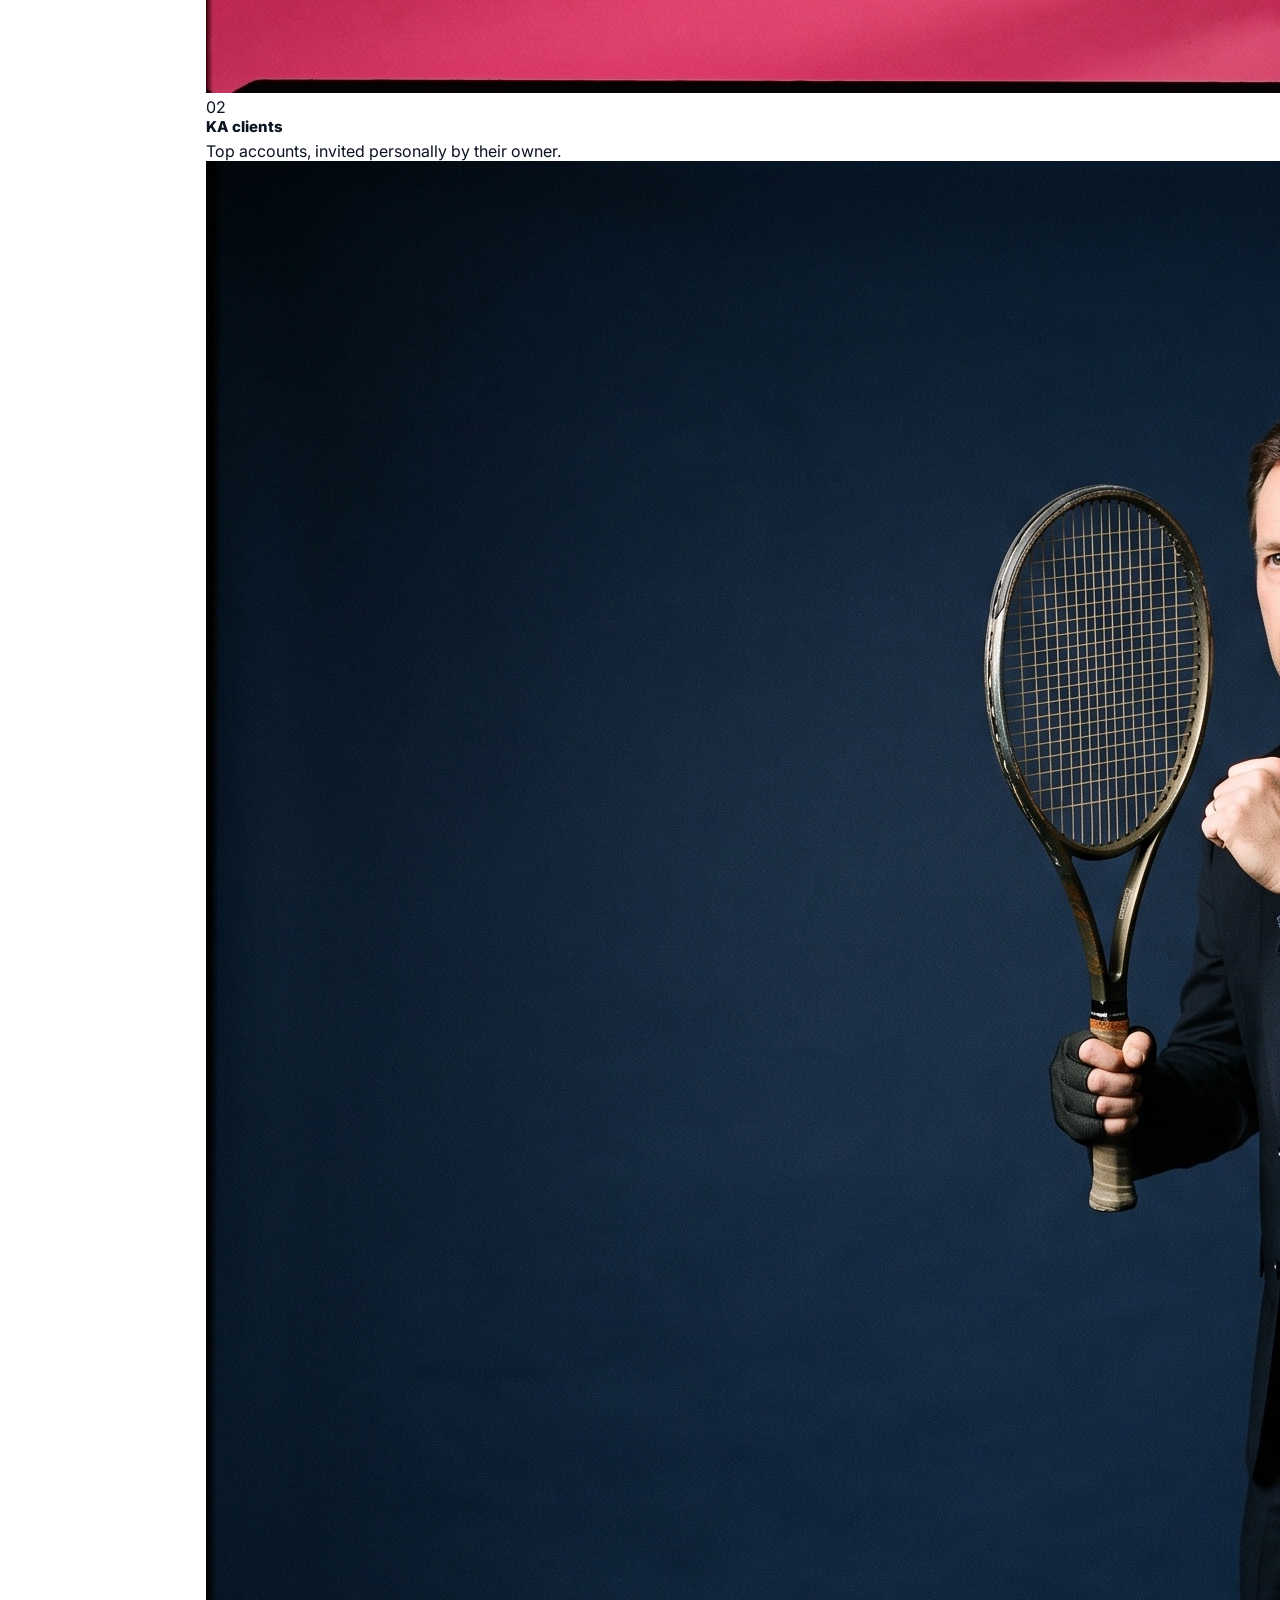
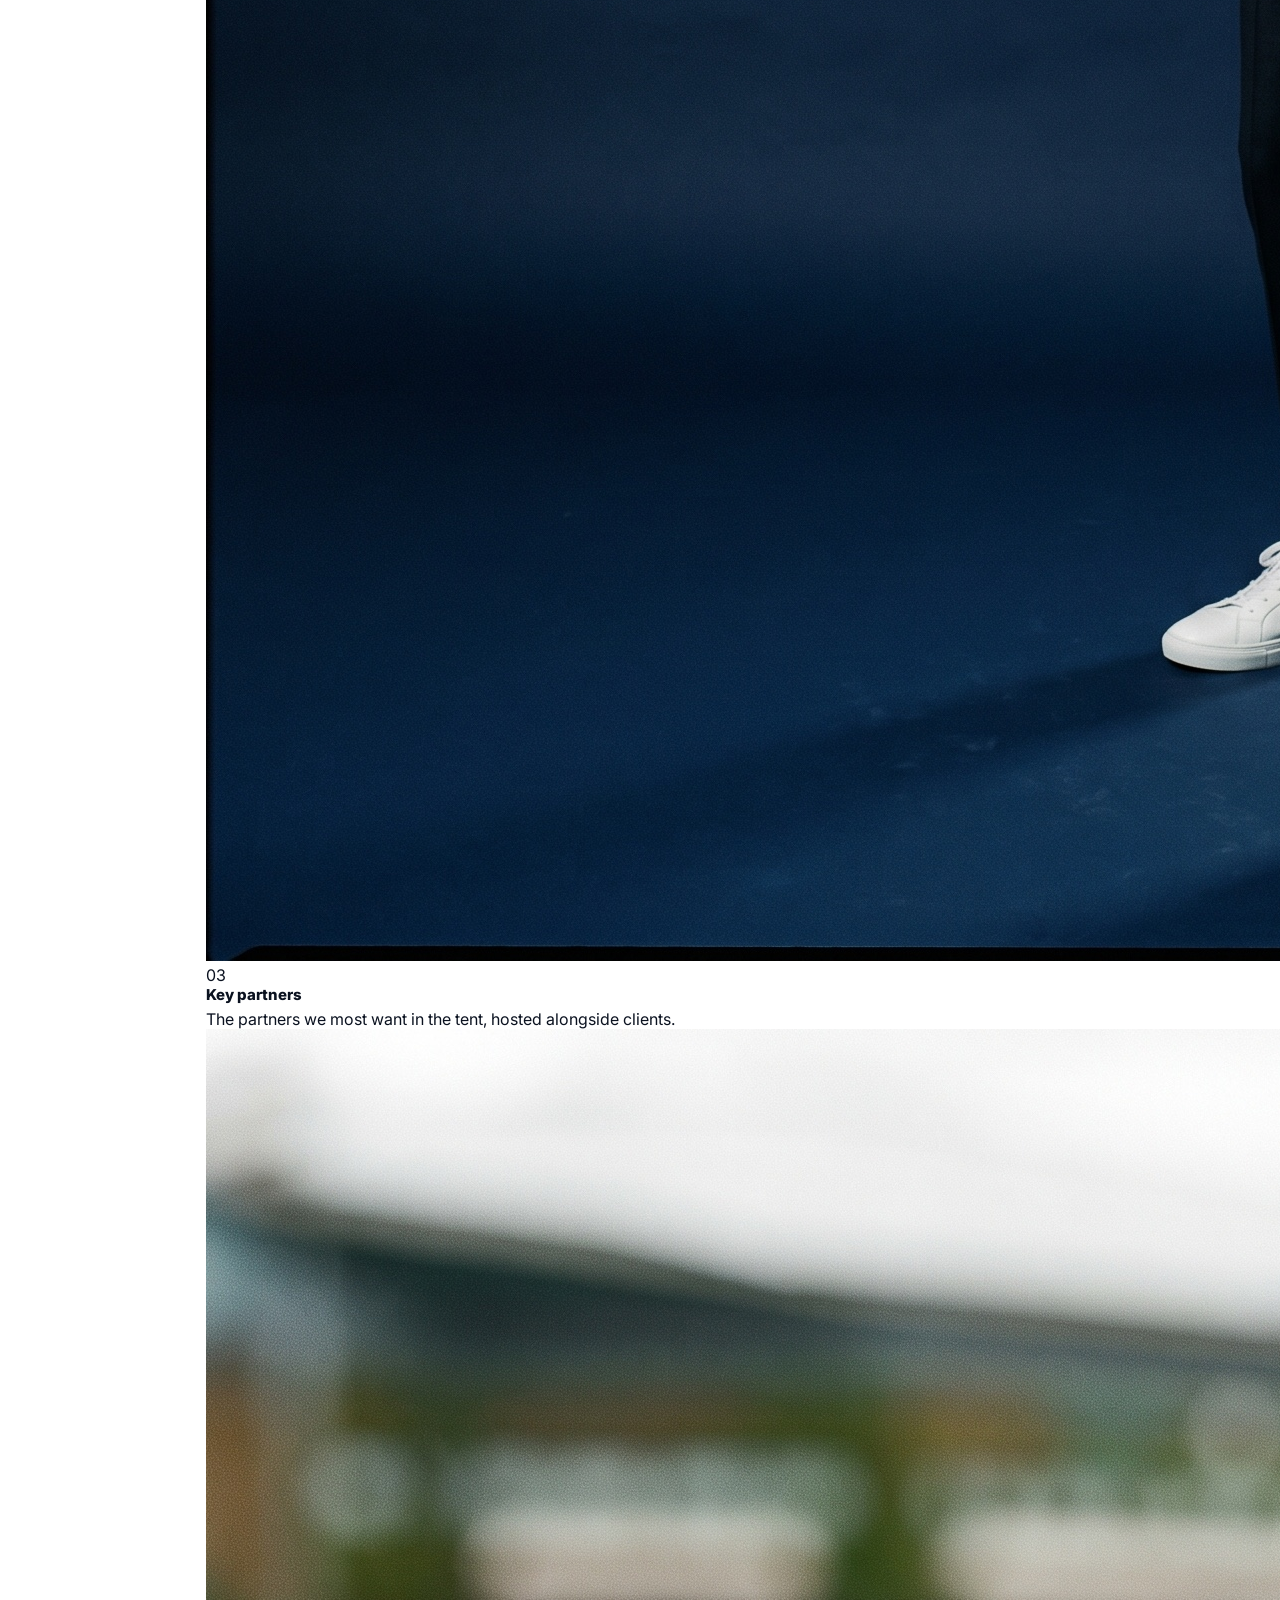
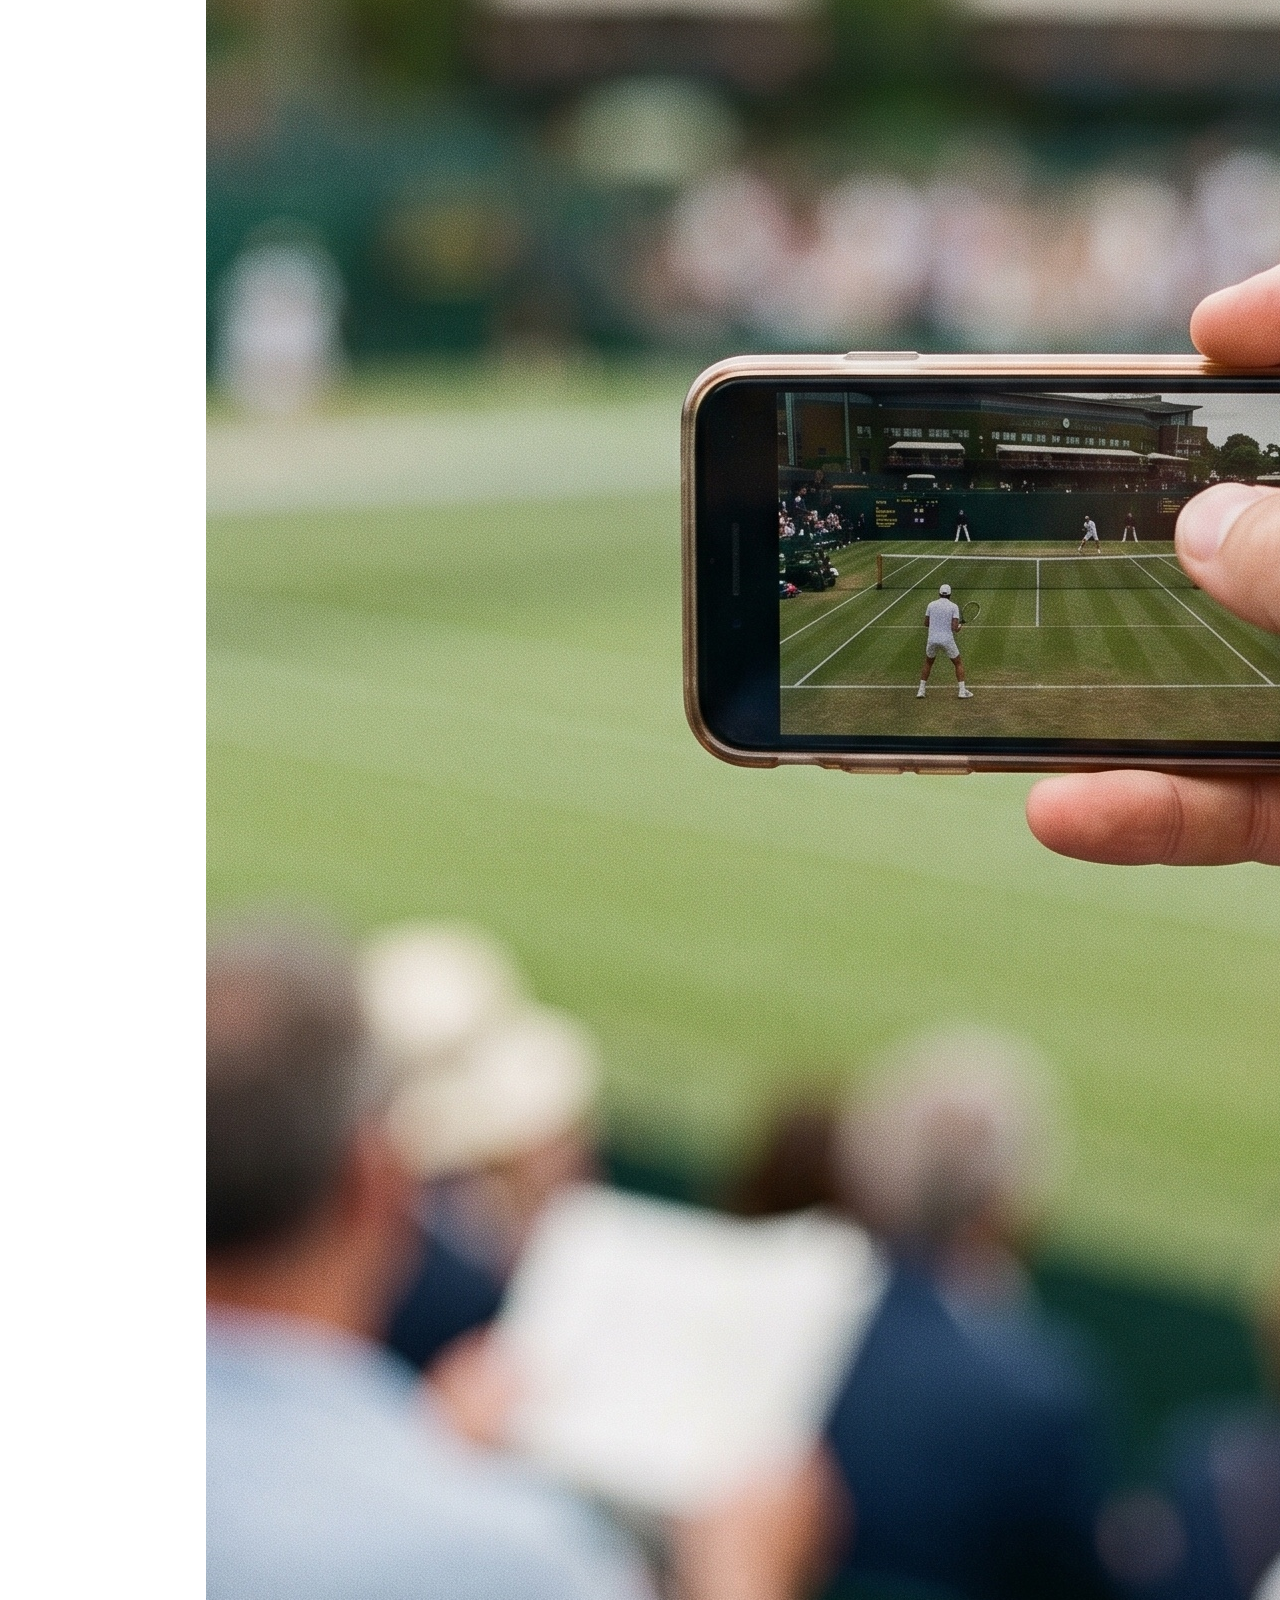
==== commit cb50cf6c: "Tennis lead slide: three options, categorised together, decided separately - Option 1 · the game at " ====
--- a/index.html
+++ b/index.html
@@ -192,25 +192,26 @@
 
 <!-- SEP 16-18 · KA TENNIS EVENT -->
 <section class="slide" id="s-ka">
-  <div class="num">TOURNAMENT WEEK · VENUE PENDING<span class="optchip">Optional</span></div>
-  <div class="ghost">KA</div>
-  <div class="wrap">
-    <div class="kicker">Match week, at the O2 — where the crowd already is</div>
-    <h2>The tennis event, at the Cup.</h2>
-    <div class="hero2" style="grid-template-columns:.9fr 1.1fr">
-      <div>
-        <p class="lead" style="margin-bottom:14px">One court-side game build at the O2 on match days: a hired British tennis great, short winnable games, and a crowd that's already there. <b>KA clients and partners are hosted through it; spectators play too.</b> Brand activation first — the room is the bonus.</p>
-        <div class="card" style="margin-bottom:12px">
-          <span class="chip pink">The gating question</span>
-          <p><b>Court or space at the O2 estate on match days.</b> Two channels in parallel: the organisers via the sponsorship team, and an agency quote for a temporary build near the entrance.</p>
-        </div>
-        <div class="card">
-          <span class="chip grey">Kept open</span>
-          <p>If the venue fails, the fallback is a <b>private-club version the week before</b> — run as our own event, no Laver tie needed.</p>
-        </div>
-      </div>
-      <figure class="pic r169"><img src="img/v01.jpg" alt="A tennis event" loading="lazy"></figure>
-    </div>
+  <div class="num">TOURNAMENT WEEK · THREE OPTIONS<span class="optchip">Optional</span></div>
+  <div class="ghost">3</div>
+  <div class="wrap">
+    <div class="kicker">One family, three different things — categorised together, decided separately</div>
+    <h2>Three ways to play it.</h2>
+    <div class="grid3">
+      <div class="card">
+        <span class="chip pink">Option 1 · The game, at the crowd</span>
+        <p><b>Match week, at the O2</b> — the sports-review direction. The <b>Logo Shot</b> build (next pages), with <b>two venue routes</b>: space on the O2 estate, asked via the sponsorship team or priced as an agency build — or the <b>padel club at the door</b>: Padel Social Club sits inside Peninsula Square, two courts today, full clubhouse coming, corporate hire by enquiry. Brand activation first; spectators play.</p>
+      </div>
+      <div class="card">
+        <span class="chip blue">Option 2 · Book the bar</span>
+        <p><b>One reserved bar before one session</b> — the pre-match page later in the deck. Zero build, drinks plus a reservation, and it doubles as the gifting moment. If we want grand instead of casual, Greenwich offers the Royal Naval College and Cutty Sark for a landmark drinks evening.</p>
+      </div>
+      <div class="card">
+        <span class="chip grey">Option 3 · The private KA day</span>
+        <p><b>A classy tennis-club day on grass</b> — knock-out afternoon, champagne reception, dinner: the Queen's Club formula. A true KA relationship play, and best kept <b>outside the Laver window</b> — it stands on its own clock rather than borrowing the Cup's.</p>
+      </div>
+    </div>
+    <p class="foot">Option 1 carries the brand-lift goal; option 2 is hospitality glue; option 3 is KA relationship-building. Different budgets, different owners, different clocks. The pages that follow detail option 1's game.</p>
   </div>
   <div class="strip"><span>WorldFirst × Laver Cup 2026</span><span>THE TENNIS EVENT · OPTIONAL</span></div>
 </section>
@@ -336,19 +337,19 @@
   <div class="num">KA EVENT · THE COST</div>
   <div class="ghost">£</div>
   <div class="wrap">
-    <div class="kicker">Estimates only — two venue scenarios, quotes will sharpen both</div>
+    <div class="kicker">Estimates only — options 1 and 3 priced side by side, quotes will sharpen both</div>
     <h2>What the event costs.</h2>
     <table class="tbl">
-      <tr><th>Cost line</th><th>At the O2 (target) ✦</th><th>Private club (fallback)</th></tr>
+      <tr><th>Cost line</th><th>Option 1 · at the O2 ✦</th><th>Option 3 · tennis club, own clock</th></tr>
       <tr><td>The pro (day + 12-month organic use)</td><td>£15–30k</td><td>£15–30k</td></tr>
-      <tr><td>Venue / space</td><td><b>TBC — the gating item</b></td><td>£3–6k</td></tr>
+      <tr><td>Venue / space</td><td><b>TBC</b> — O2 estate ask, or the padel club at the door (corporate hire, quote to get)</td><td>£3–6k</td></tr>
       <tr><td>Game build (alley, logo wall, dressing)</td><td>£8–15k</td><td>£5–10k</td></tr>
       <tr><td>Production (one crew, edit, QR clips)</td><td>£10–16k</td><td>£10–16k</td></tr>
       <tr><td>Gifts &amp; printed balls</td><td>£3–6k</td><td>£3–5k</td></tr>
       <tr><td>Hospitality</td><td>£3–6k</td><td>£3–6k</td></tr>
       <tr><td><b>Total</b></td><td><b>~£40–75k + venue</b></td><td><b>~£35–60k</b></td></tr>
     </table>
-    <p class="foot">Estimates, not quotes. If it runs Ant-wide, the build is shared and WorldFirst carries the game and gifts. Budget home: UK hospitality / field events. Nothing is committed here, and the sponsorship team sees the concept before any brief goes out.</p>
+    <p class="foot">Estimates, not quotes. Option 2 (the bar) costs drinks plus a reservation — see its own page. If option 1 runs Ant-wide, the build is shared and WorldFirst carries the game and gifts. Budget home: UK hospitality / field events. Nothing is committed here, and the sponsorship team sees the concept before any brief goes out.</p>
   </div>
   <div class="strip"><span>WorldFirst × Laver Cup 2026</span><span>KA EVENT</span></div>
 </section>
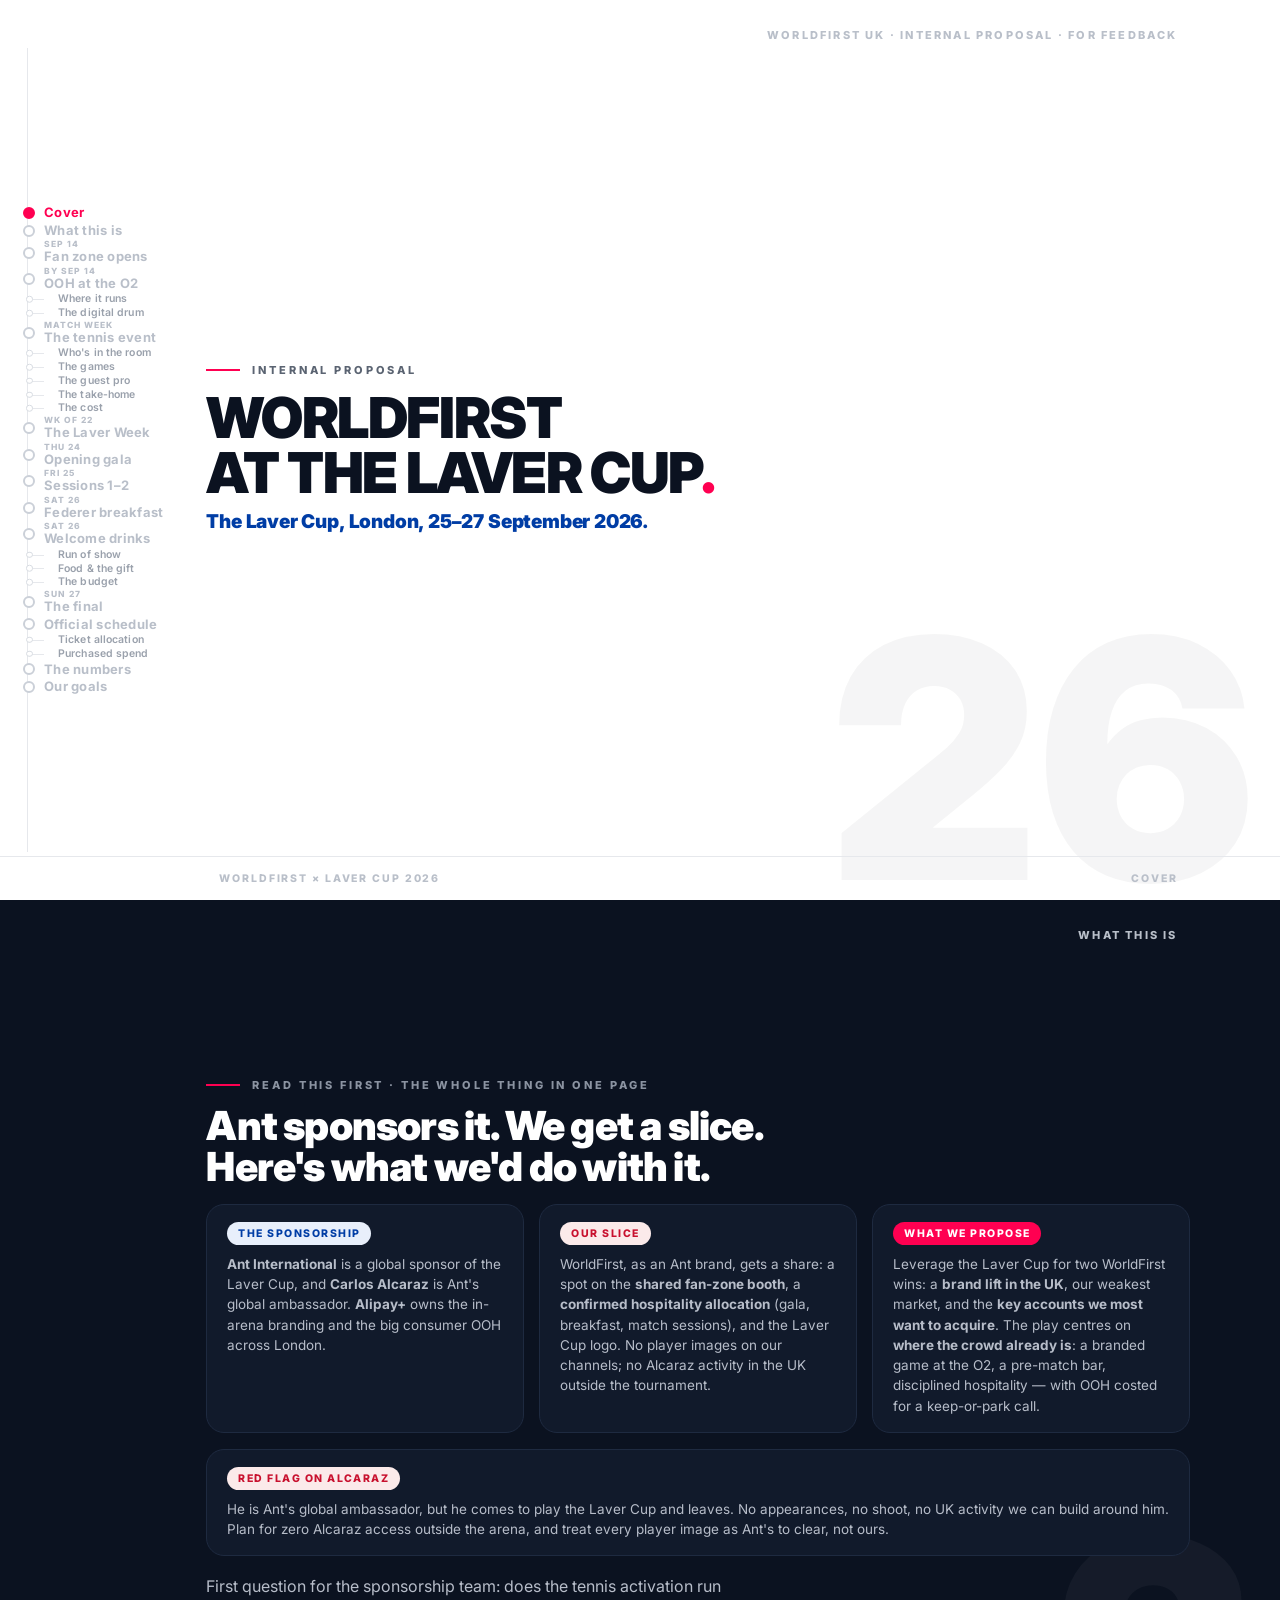
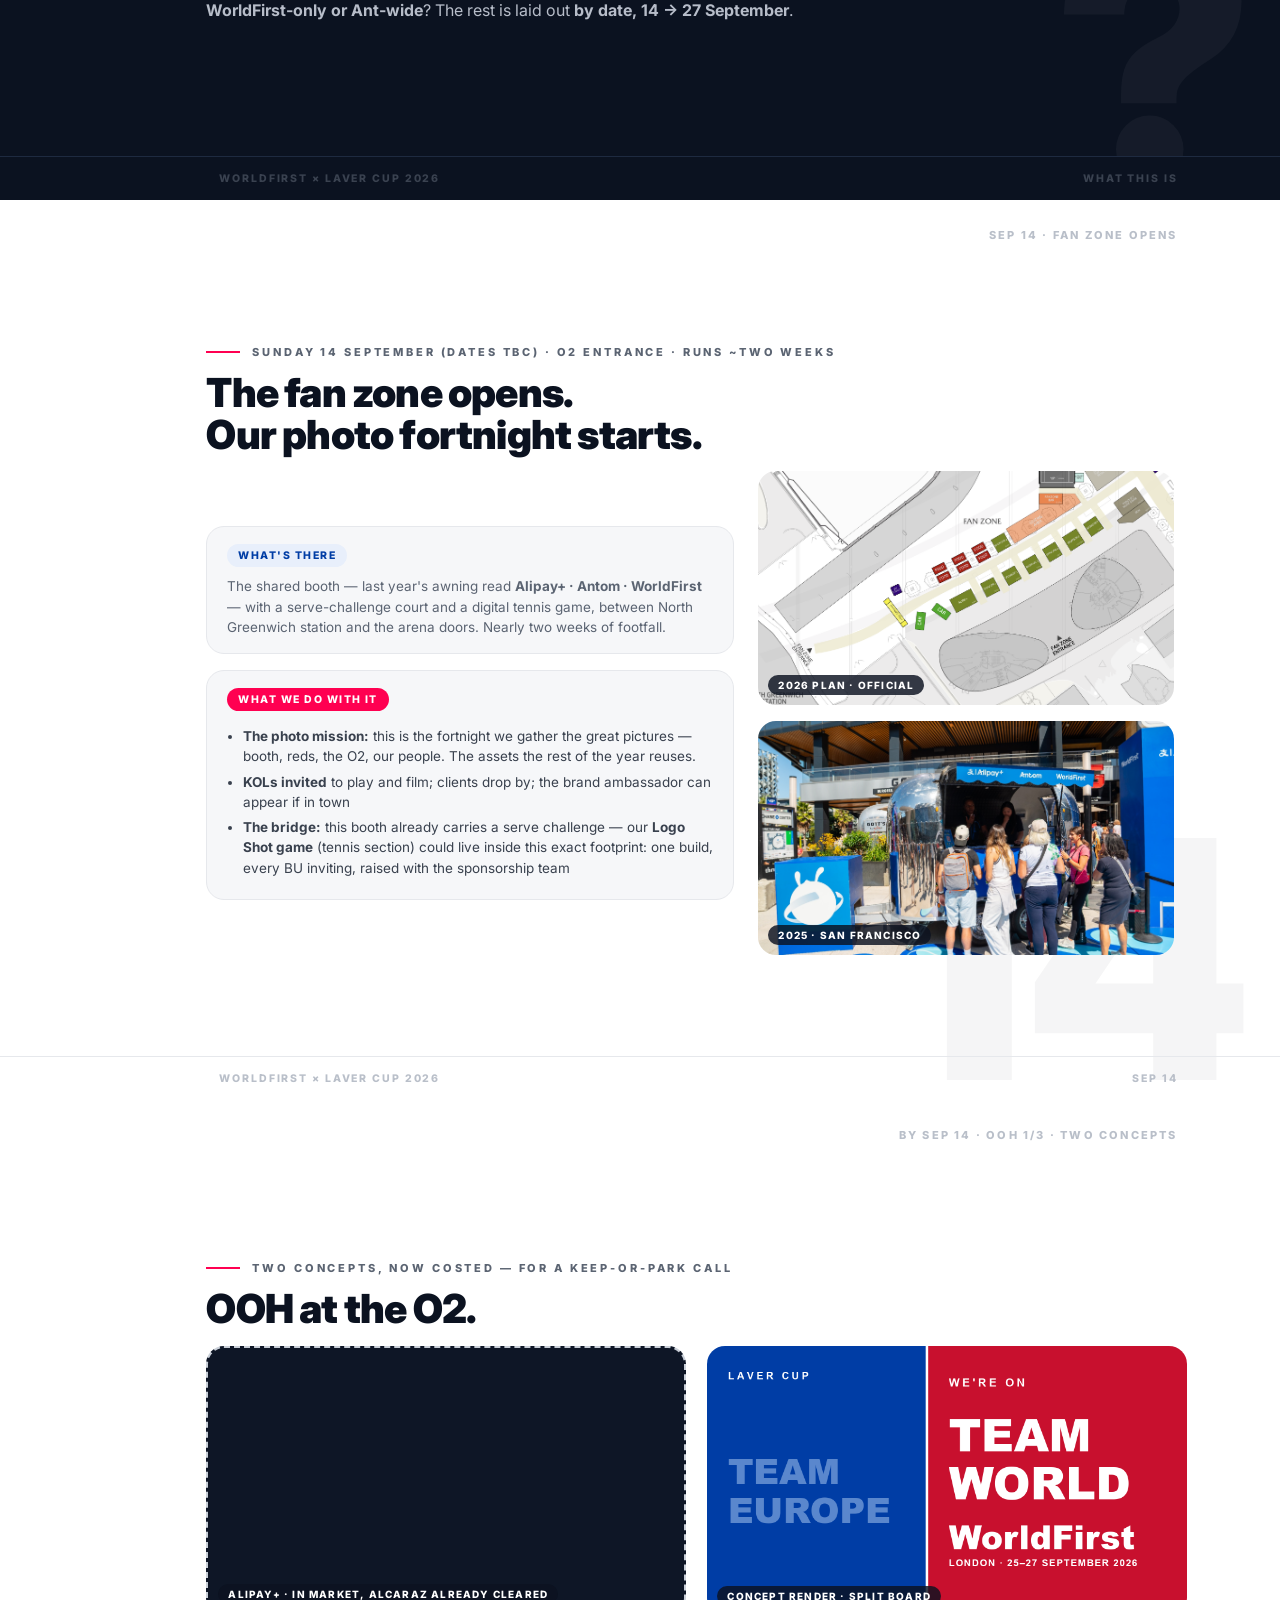
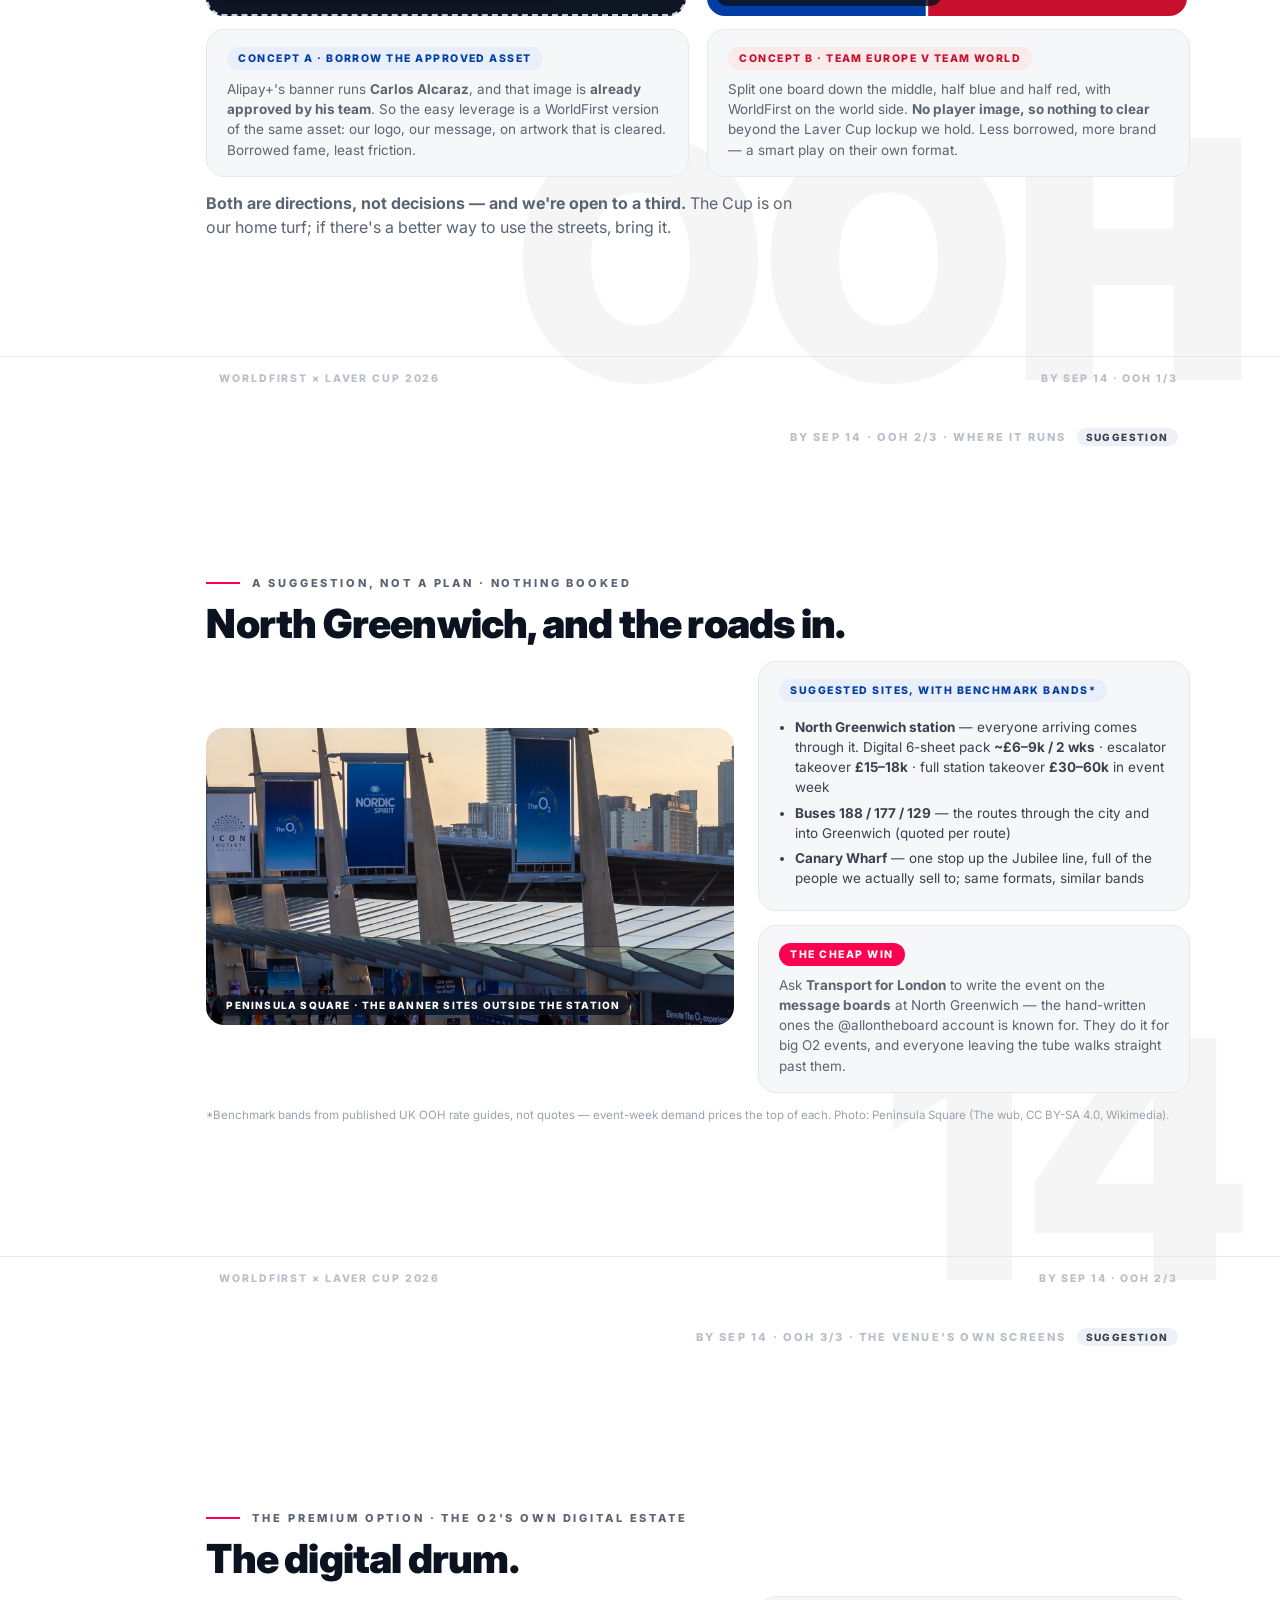
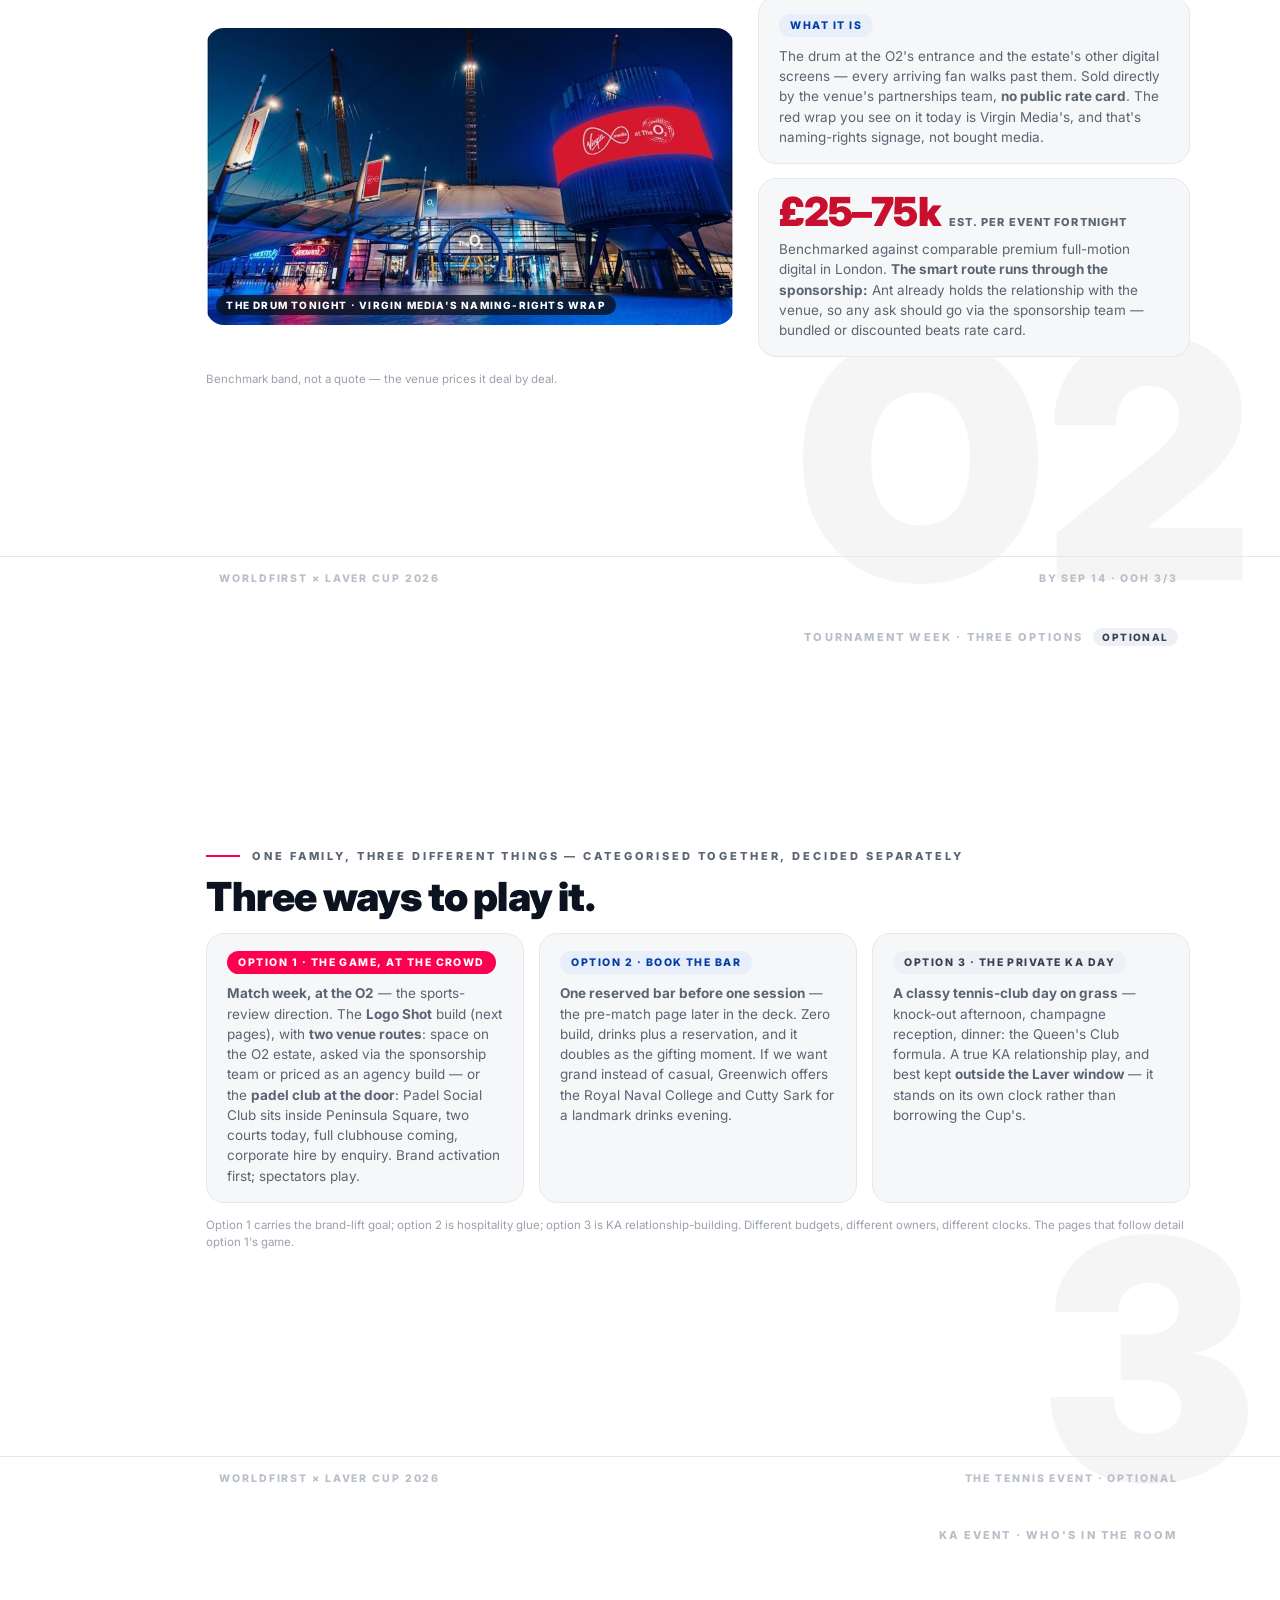
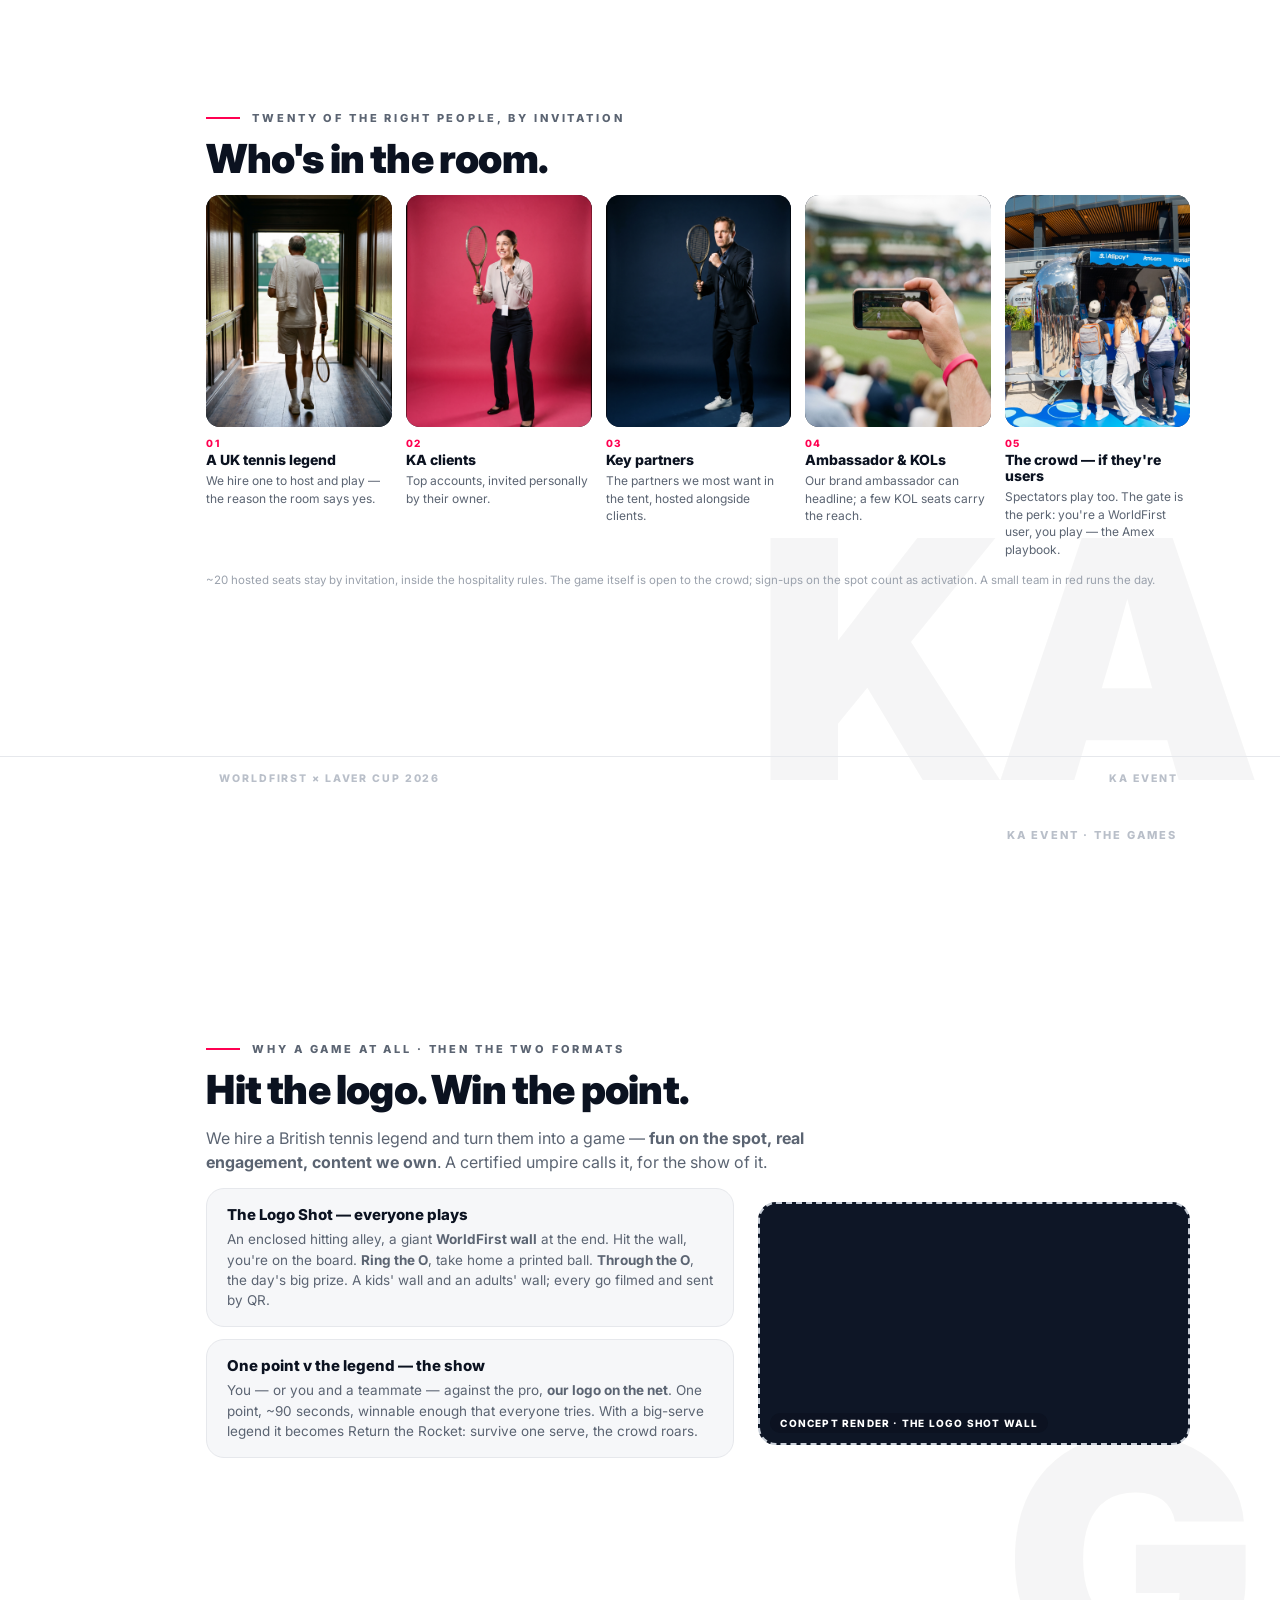
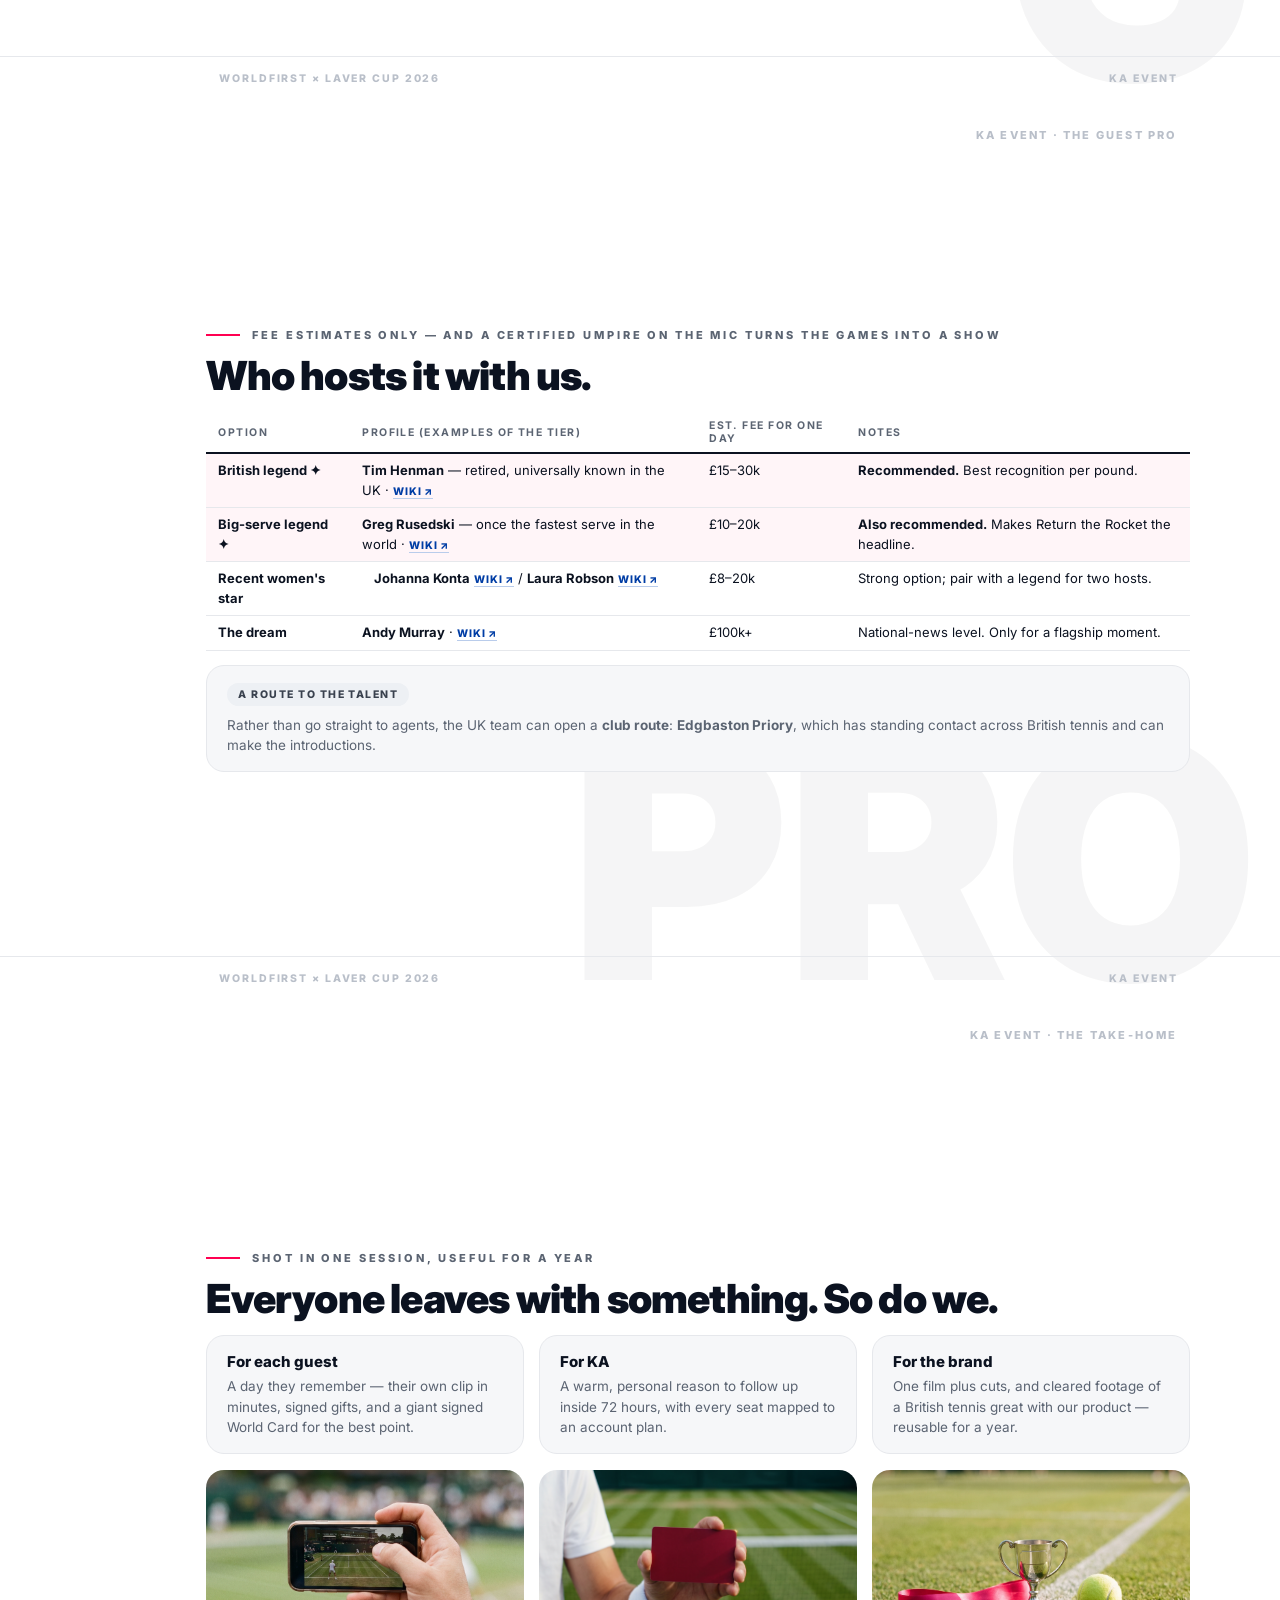
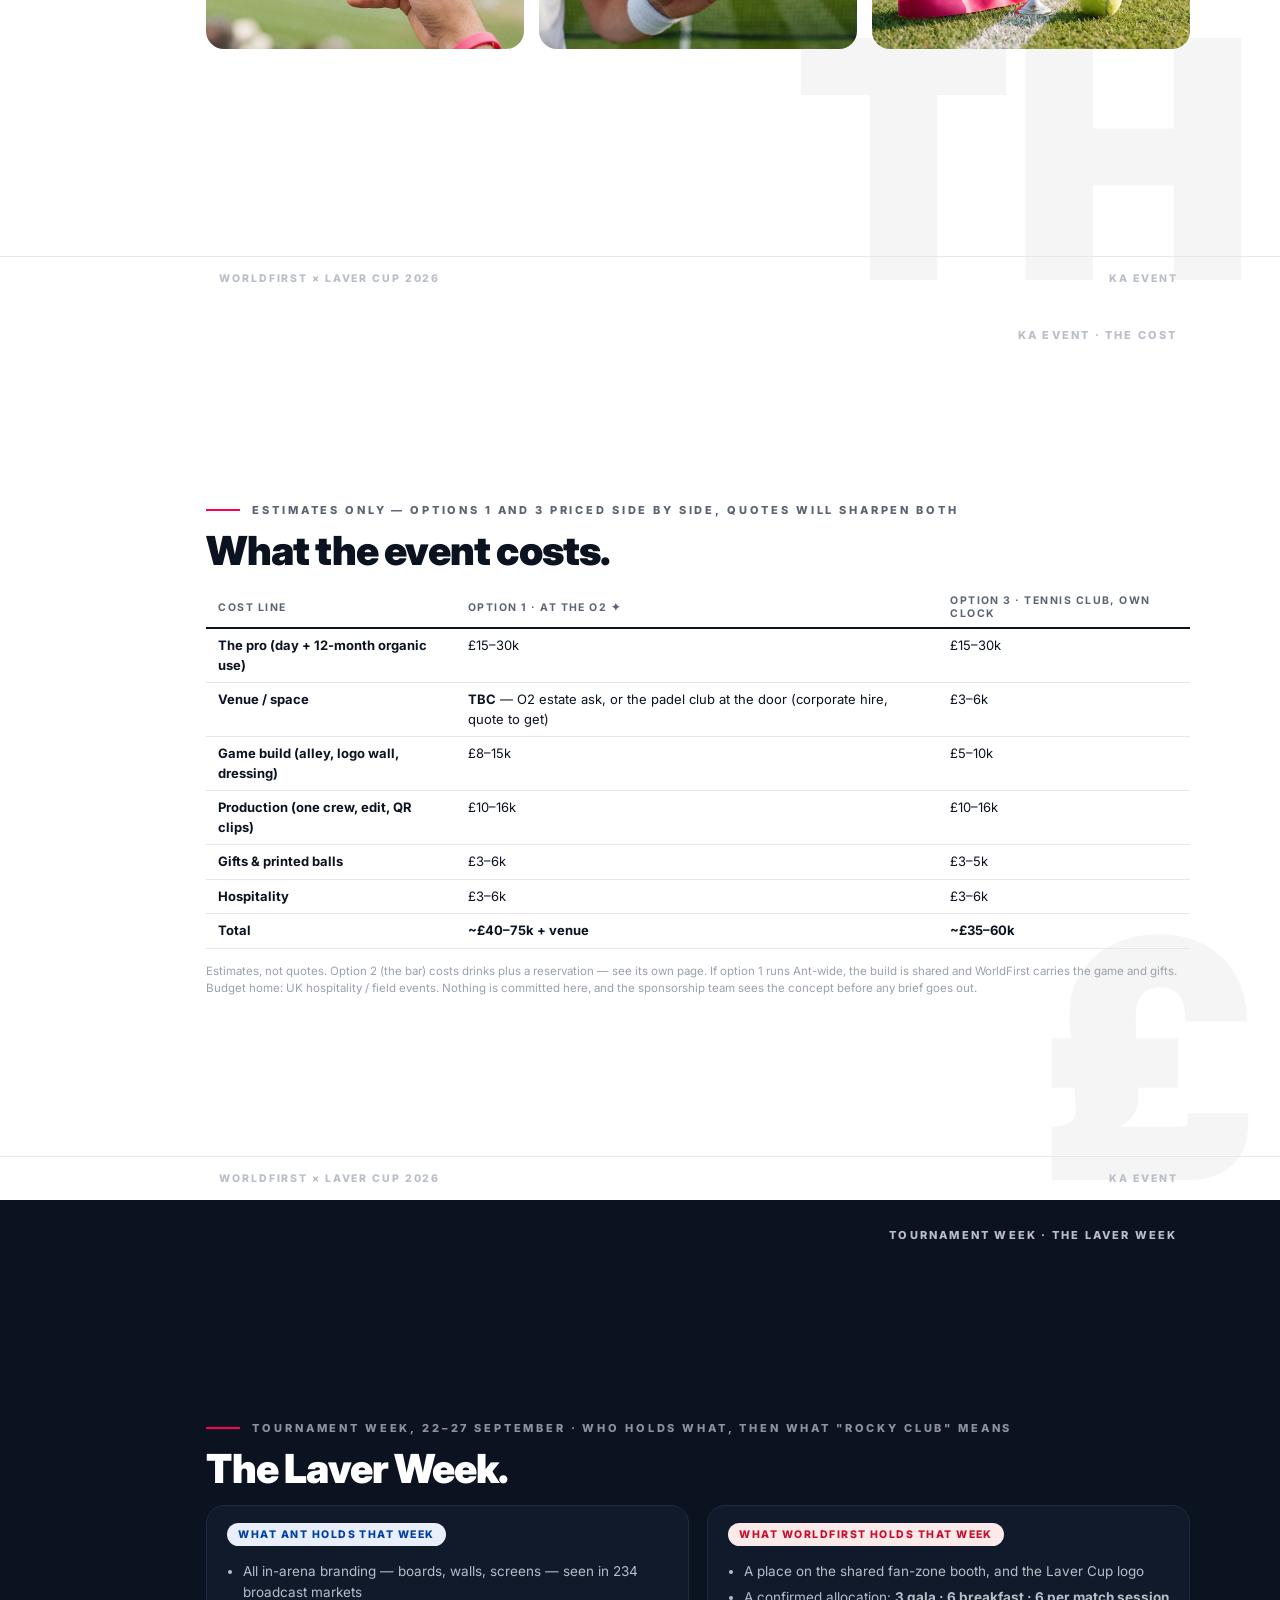
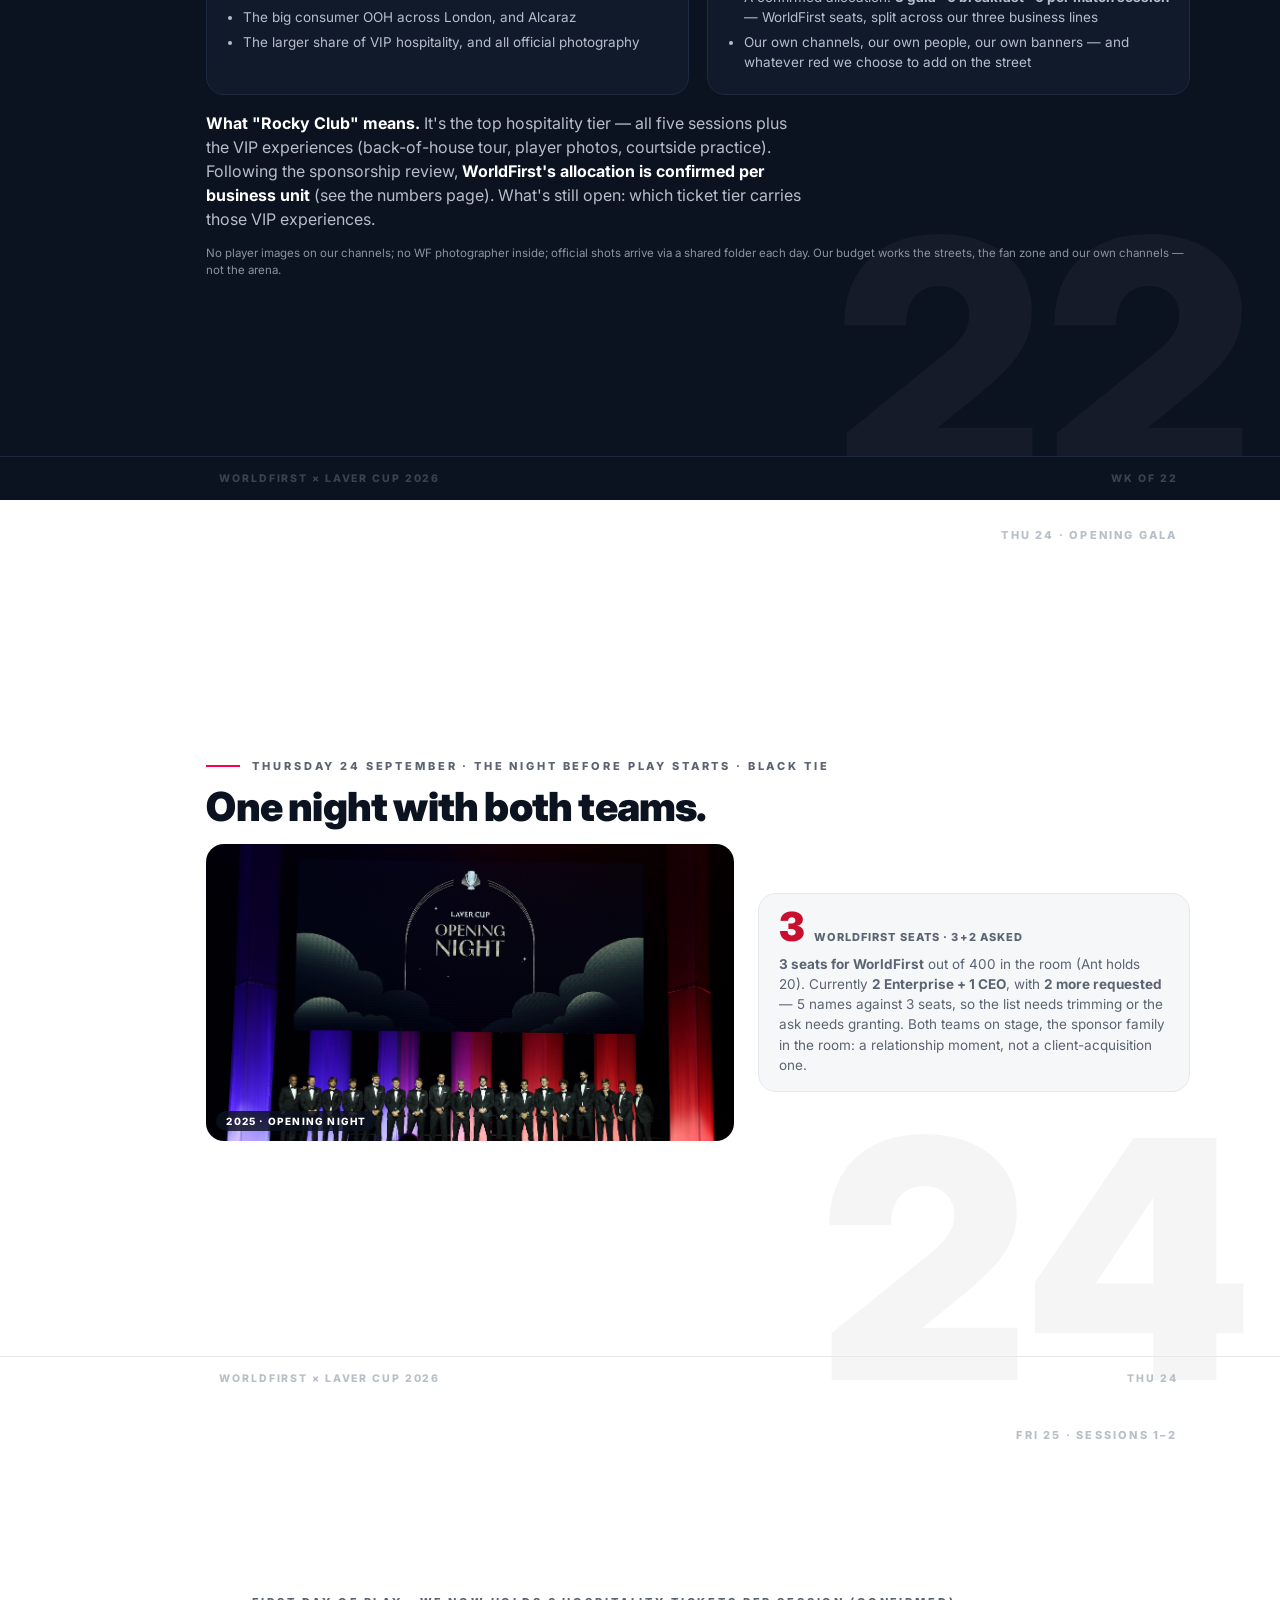
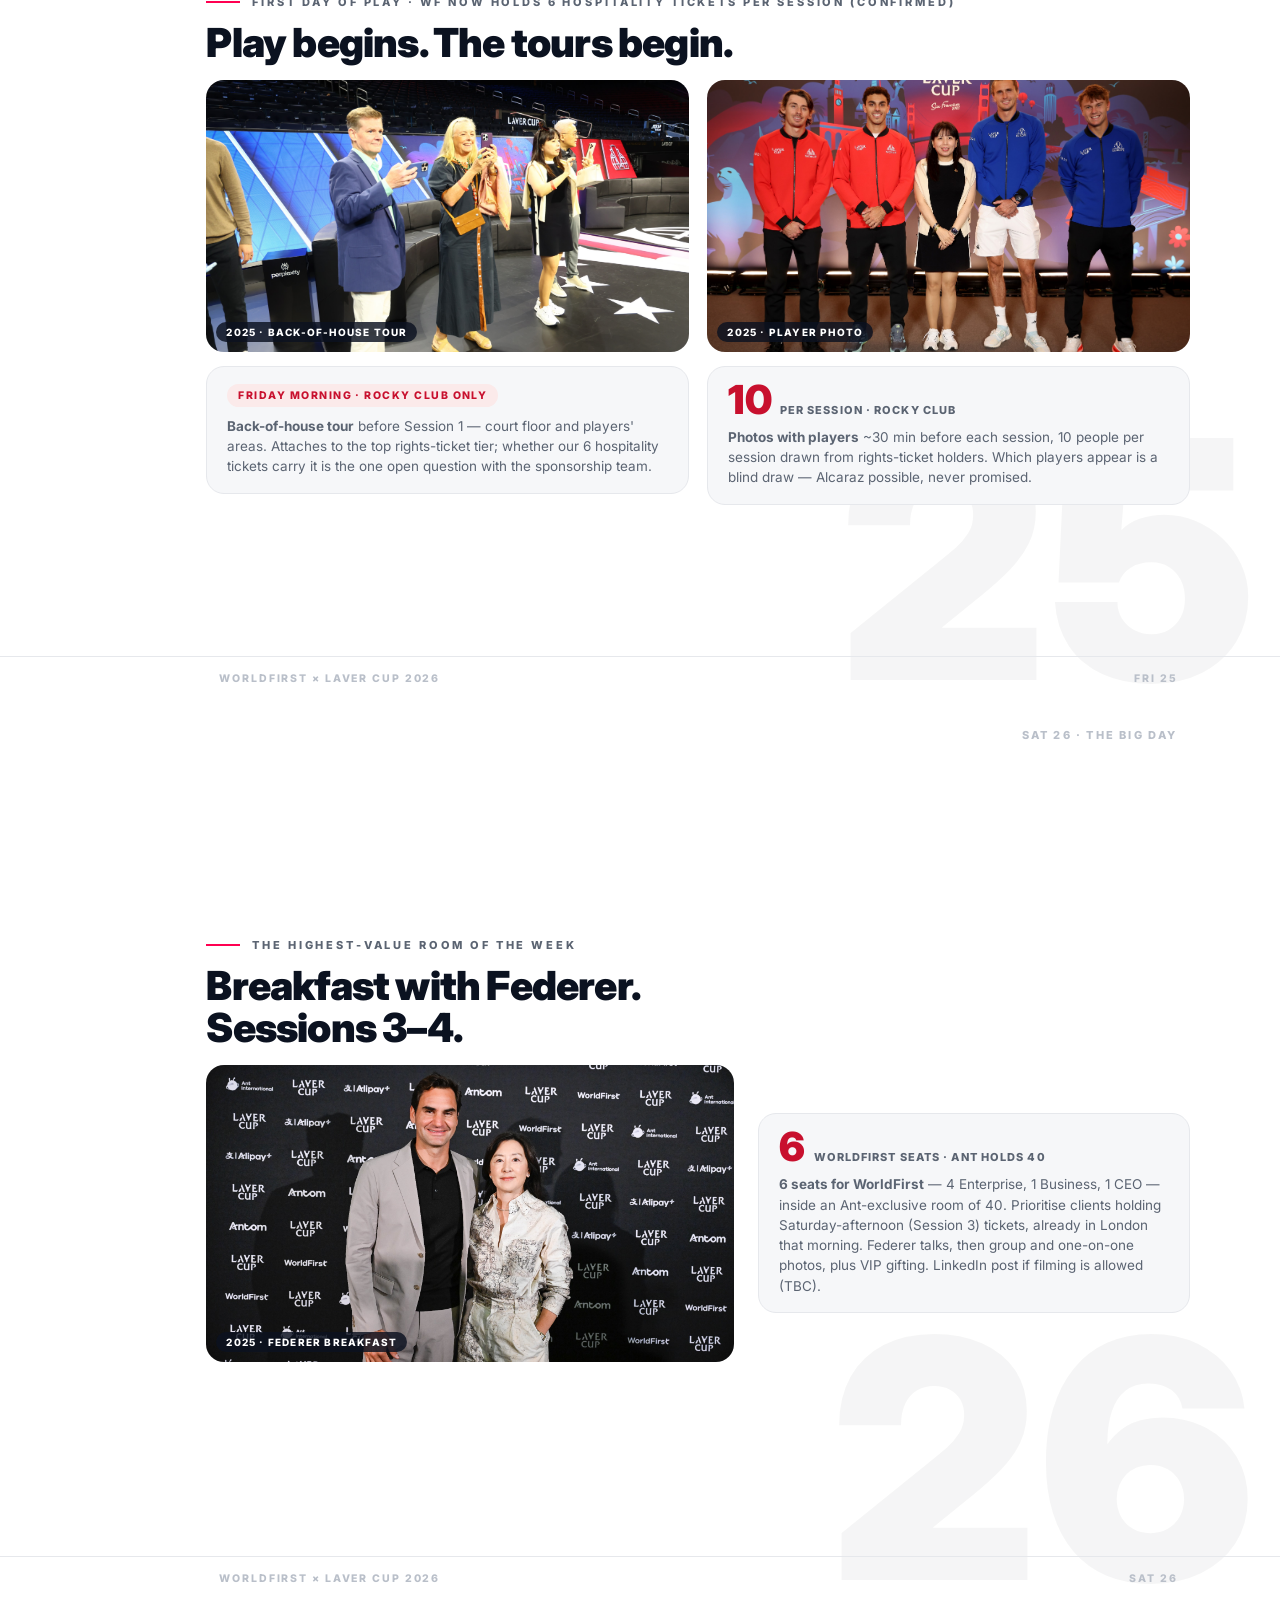
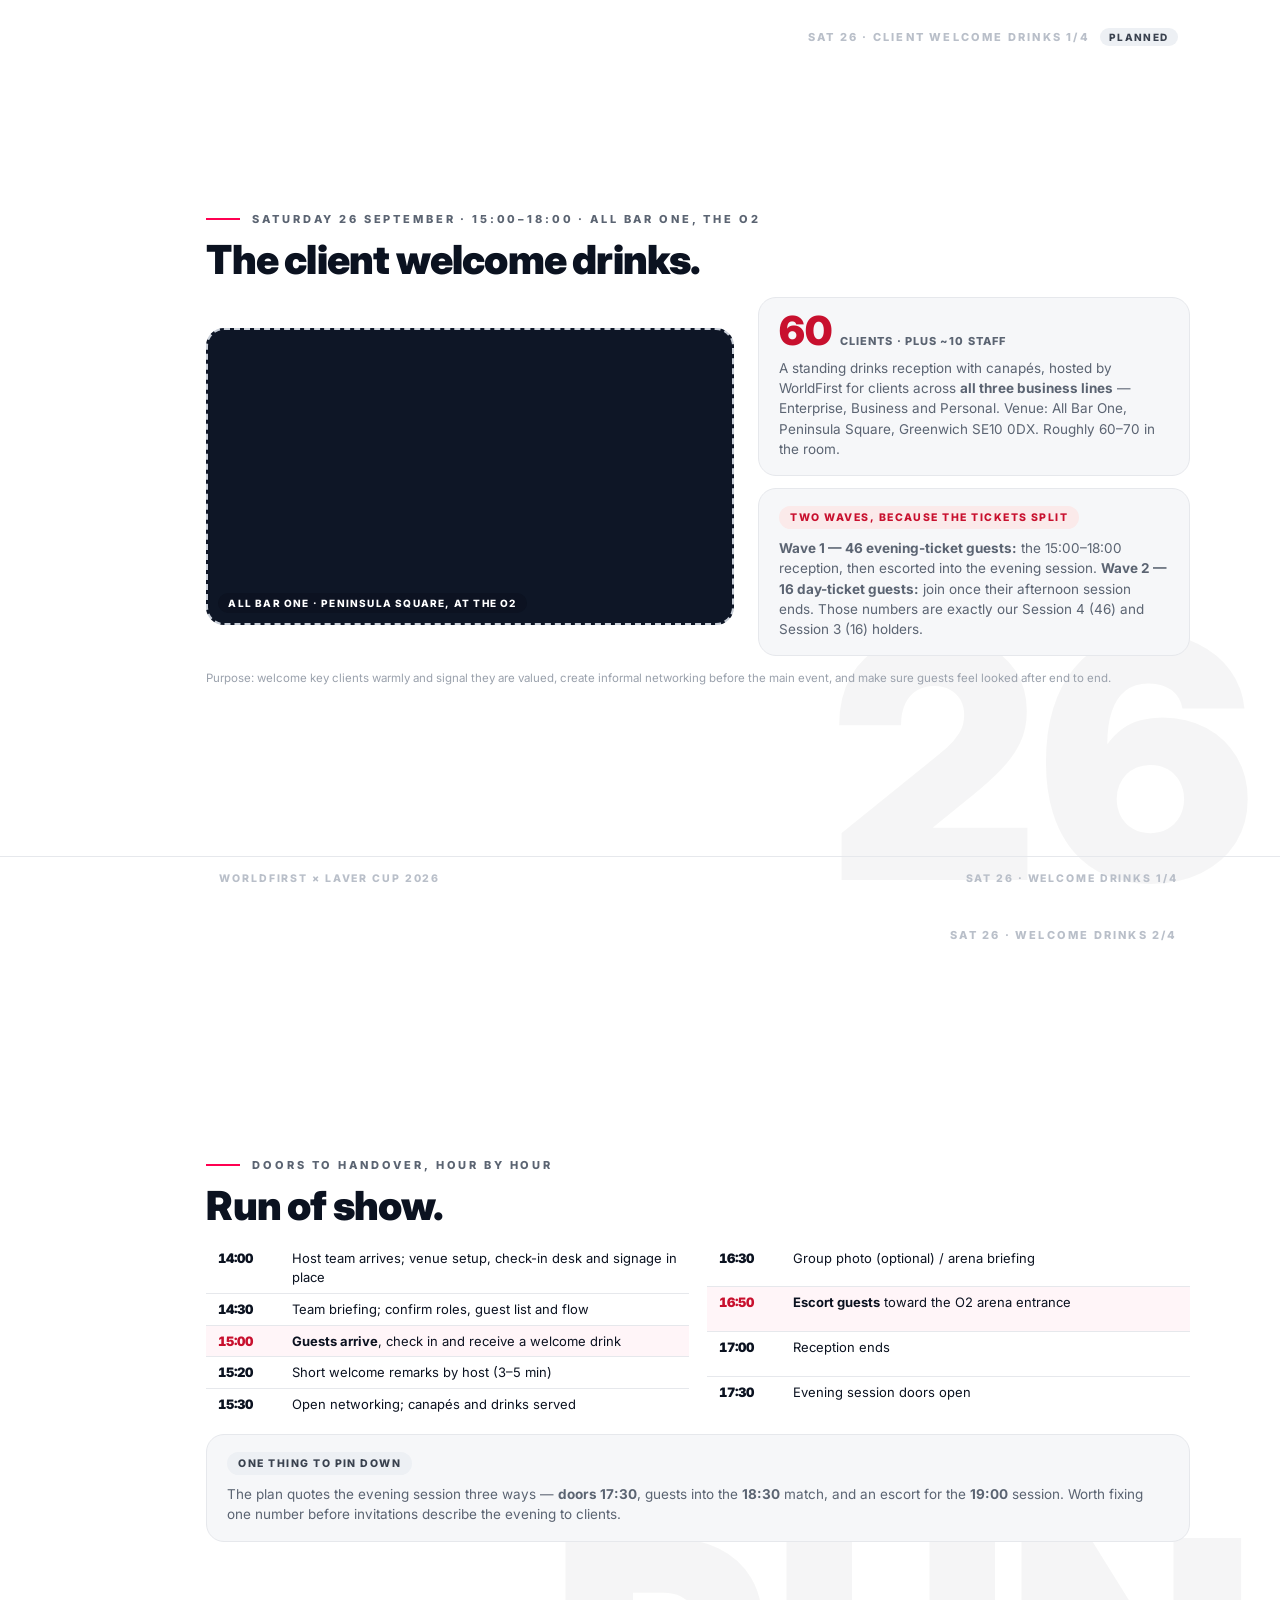
==== commit 4bd938e6: "Source-document tables: load eagerly and reserve their space The three table images had loading=lazy" ====
--- a/index.html
+++ b/index.html
@@ -26,11 +26,17 @@
   <a href="#s-keep" class="sub">The take-home</a>
   <a href="#s-cost" class="sub">The cost</a>
   <a href="#s-arena"><span class="dt">Wk of 22</span><span class="dd">The Laver Week</span></a>
-  <a href="#s-0924"><span class="dt">Wed 24</span><span class="dd">Opening gala</span></a>
-  <a href="#s-bar"><span class="dt">Match days</span><span class="dd">Pre-match bar</span></a>
+  <a href="#s-0924"><span class="dt">Thu 24</span><span class="dd">Opening gala</span></a>
   <a href="#s-0925"><span class="dt">Fri 25</span><span class="dd">Sessions 1–2</span></a>
   <a href="#s-0926"><span class="dt">Sat 26</span><span class="dd">Federer breakfast</span></a>
+  <a href="#s-drinks"><span class="dt">Sat 26</span><span class="dd">Welcome drinks</span></a>
+  <a href="#s-drinks2" class="sub">Run of show</a>
+  <a href="#s-drinks3" class="sub">Food &amp; the gift</a>
+  <a href="#s-drinks4" class="sub">The budget</a>
   <a href="#s-0927"><span class="dt">Sun 27</span><span class="dd">The final</span></a>
+  <a href="#s-official"><span class="dd">Official schedule</span></a>
+  <a href="#s-tickets" class="sub">Ticket allocation</a>
+  <a href="#s-spend" class="sub">Purchased spend</a>
   <a href="#s-nums"><span class="dd">The numbers</span></a>
   <a href="#s-goals"><span class="dd">Our goals</span></a>
 </nav>
@@ -61,7 +67,7 @@
       </div>
       <div class="card">
         <span class="chip red">Our slice</span>
-        <p>WorldFirst, as an Ant brand, gets a share: a spot on the <b>shared fan-zone booth</b>, a <b>confirmed per-BU hospitality allocation</b> (gala, breakfast, match sessions), and the Laver Cup logo. No player images on our channels; no Alcaraz activity in the UK outside the tournament.</p>
+        <p>WorldFirst, as an Ant brand, gets a share: a spot on the <b>shared fan-zone booth</b>, a <b>confirmed hospitality allocation</b> (gala, breakfast, match sessions), and the Laver Cup logo. No player images on our channels; no Alcaraz activity in the UK outside the tournament.</p>
       </div>
       <div class="card">
         <span class="chip pink">What we propose</span>
@@ -72,7 +78,7 @@
       <span class="chip red">Red flag on Alcaraz</span>
       <p>He is Ant's global ambassador, but he comes to play the Laver Cup and leaves. No appearances, no shoot, no UK activity we can build around him. Plan for zero Alcaraz access outside the arena, and treat every player image as Ant's to clear, not ours.</p>
     </div>
-    <p class="lead" style="margin-top:18px;color:#B7BDC9">One structural question sits with the sponsorship team first: whether the tennis activation runs <b>WorldFirst-only or Ant-wide</b>, every BU inviting. The rest of this deck is the ideas laid out <b>by date, 14 → 27 September</b> — tell us what to keep.</p>
+    <p class="lead" style="margin-top:18px;color:#B7BDC9">First question for the sponsorship team: does the tennis activation run <b>WorldFirst-only or Ant-wide</b>? The rest is laid out <b>by date, 14 → 27 September</b>.</p>
   </div>
   <div class="strip"><span>WorldFirst × Laver Cup 2026</span><span>WHAT THIS IS</span></div>
 </section>
@@ -131,7 +137,7 @@
         </div>
       </div>
     </div>
-    <p class="lead" style="margin-top:14px"><b>Both are directions, not decisions — and we're open to a third.</b> The Laver Cup is in London, our home turf. If there's a better way to use the streets, bring it.</p>
+    <p class="lead" style="margin-top:14px"><b>Both are directions, not decisions — and we're open to a third.</b> The Cup is on our home turf; if there's a better way to use the streets, bring it.</p>
   </div>
   <div class="strip"><span>WorldFirst × Laver Cup 2026</span><span>BY SEP 14 · OOH 1/3</span></div>
 </section>
@@ -160,7 +166,7 @@
         </div>
       </div>
     </div>
-    <p class="foot">*Benchmark bands from published UK OOH rate guides (TfL inventory sold by Global) — not quotes; event-week demand prices the top of each band. Photo: Peninsula Square, North Greenwich (The wub, CC BY-SA 4.0, via Wikimedia).</p>
+    <p class="foot">*Benchmark bands from published UK OOH rate guides, not quotes — event-week demand prices the top of each. Photo: Peninsula Square (The wub, CC BY-SA 4.0, Wikimedia).</p>
   </div>
   <div class="strip"><span>WorldFirst × Laver Cup 2026</span><span>BY SEP 14 · OOH 2/3</span></div>
 </section>
@@ -374,7 +380,7 @@
         <span class="chip red">What WorldFirst holds that week</span>
         <ul>
           <li>A place on the shared fan-zone booth, and the Laver Cup logo</li>
-          <li>A confirmed per-BU allocation: <b>3 gala · 6 breakfast · 6 per match session</b> (each incl. the BU GM)</li>
+          <li>A confirmed allocation: <b>3 gala · 6 breakfast · 6 per match session</b> — WorldFirst seats, split across our three business lines</li>
           <li>Our own channels, our own people, our own banners — and whatever red we choose to add on the street</li>
         </ul>
       </div>
@@ -387,45 +393,20 @@
 
 <!-- WED 24 · GALA -->
 <section class="slide" id="s-0924">
-  <div class="num">WED 24 · OPENING GALA</div>
+  <div class="num">THU 24 · OPENING GALA</div>
   <div class="ghost">24</div>
   <div class="wrap">
-    <div class="kicker">The night before play starts · black tie</div>
+    <div class="kicker">Thursday 24 September · the night before play starts · black tie</div>
     <h2>One night with both teams.</h2>
     <div class="hero2">
       <figure class="pic r169"><span class="cap2">2025 · opening night</span><img src="img/lc-gala.jpg" alt="Opening night gala" loading="lazy" onerror="this.closest('figure').classList.add('ph');this.style.display='none'"></figure>
       <div class="card">
-        <div class="numhi"><span class="n">3</span><span class="u">per BU · incl. GM</span></div>
-        <p><b>Confirmed: 3 seats per BU, including the BU GM</b> — so about two client seats. Both teams on stage, the sponsor family in the room. A relationship moment, not a client-acquisition one; leadership decides the two.</p>
-      </div>
-    </div>
-  </div>
-  <div class="strip"><span>WorldFirst × Laver Cup 2026</span><span>WED 24</span></div>
-</section>
-
-<!-- MATCH DAYS · PRE-MATCH BAR -->
-<section class="slide" id="s-bar">
-  <div class="num">MATCH DAYS · THE PRE-MATCH BAR</div>
-  <div class="ghost">BAR</div>
-  <div class="wrap">
-    <div class="kicker">One bar, one day, before a session — nothing to build</div>
-    <h2>The pre-match bar.</h2>
-    <div class="hero2">
-      <figure class="pic r169"><span class="cap2">The O2's terrace bars · reservable, at the door</span><img src="img/o2-bar.jpg" alt="A terrace bar at the O2 entrance" loading="lazy" onerror="this.closest('figure').classList.add('ph');this.style.display='none'"></figure>
-      <div>
-        <div class="card" style="margin-bottom:12px">
-          <span class="chip red">The idea</span>
-          <p>Most of our ticket guests hold seats, not VIP hospitality. So we host the warm-up: <b>one reserved bar on the O2 street before one session</b> — drinks, an hour together, then everyone walks in. The UK team picks the spot and the day; <b>Session 1 works as the launch moment</b>.</p>
-        </div>
-        <div class="card">
-          <span class="chip grey">The gifting moment</span>
-          <p>The bar doubles as the handover: <b>WorldFirst tennis kit</b> — printed balls, sunscreen, a tote, a visor. Our own merch, <b>no Laver Cup logo, so nothing to license</b> (compliance check to run).</p>
-        </div>
-      </div>
-    </div>
-    <p class="foot">Venue options on the estate run from casual terraces to reservable bars; the cost is drinks plus a reservation. Photo: The O2 (CC BY 4.0, via Wikimedia).</p>
-  </div>
-  <div class="strip"><span>WorldFirst × Laver Cup 2026</span><span>MATCH DAYS · PRE-MATCH BAR</span></div>
+        <div class="numhi"><span class="n">3</span><span class="u">WorldFirst seats · 3+2 asked</span></div>
+        <p><b>3 seats for WorldFirst</b> out of 400 in the room (Ant holds 20). Currently <b>2 Enterprise + 1 CEO</b>, with <b>2 more requested</b> — 5 names against 3 seats, so the list needs trimming or the ask needs granting. Both teams on stage, the sponsor family in the room: a relationship moment, not a client-acquisition one.</p>
+      </div>
+    </div>
+  </div>
+  <div class="strip"><span>WorldFirst × Laver Cup 2026</span><span>THU 24</span></div>
 </section>
 
 <!-- FRI 25 -->
@@ -465,12 +446,141 @@
     <div class="hero2">
       <figure class="pic r169"><span class="cap2">2025 · Federer breakfast</span><img src="img/lc-breakfast.jpg" alt="Federer breakfast" loading="lazy" onerror="this.closest('figure').classList.add('ph');this.style.display='none'"></figure>
       <div class="card">
-        <div class="numhi"><span class="n">6</span><span class="u">per BU · incl. GM</span></div>
-        <p><b>Confirmed: 6 seats per BU, including the BU GM</b> — about five C-level client seats. Prioritise clients holding Saturday-afternoon (Session 3) tickets, already in London that morning. Federer talks, then group and one-on-one photos, plus VIP gifting. LinkedIn post if filming is allowed (TBC).</p>
+        <div class="numhi"><span class="n">6</span><span class="u">WorldFirst seats · Ant holds 40</span></div>
+        <p><b>6 seats for WorldFirst</b> — 4 Enterprise, 1 Business, 1 CEO — inside an Ant-exclusive room of 40. Prioritise clients holding Saturday-afternoon (Session 3) tickets, already in London that morning. Federer talks, then group and one-on-one photos, plus VIP gifting. LinkedIn post if filming is allowed (TBC).</p>
       </div>
     </div>
   </div>
   <div class="strip"><span>WorldFirst × Laver Cup 2026</span><span>SAT 26</span></div>
+</section>
+
+<!-- SAT 26 · WELCOME DRINKS 1/4 -->
+<section class="slide" id="s-drinks">
+  <div class="num">SAT 26 · CLIENT WELCOME DRINKS 1/4<span class="optchip">Planned</span></div>
+  <div class="ghost">26</div>
+  <div class="wrap">
+    <div class="kicker">Saturday 26 September · 15:00–18:00 · All Bar One, The O2</div>
+    <h2>The client welcome drinks.</h2>
+    <div class="hero2">
+      <figure class="pic r169"><span class="cap2">All Bar One · Peninsula Square, at the O2</span><img src="img/lc-allbarone.jpg" alt="All Bar One interior at The O2" loading="lazy" onerror="this.closest('figure').classList.add('ph');this.style.display='none'"></figure>
+      <div>
+        <div class="card" style="margin-bottom:12px">
+          <div class="numhi"><span class="n">60</span><span class="u">clients · plus ~10 staff</span></div>
+          <p>A standing drinks reception with canapés, hosted by WorldFirst for clients across <b>all three business lines</b> — Enterprise, Business and Personal. Venue: All Bar One, Peninsula Square, Greenwich SE10 0DX. Roughly 60–70 in the room.</p>
+        </div>
+        <div class="card">
+          <span class="chip red">Two waves, because the tickets split</span>
+          <p><b>Wave 1 — 46 evening-ticket guests:</b> the 15:00–18:00 reception, then escorted into the evening session. <b>Wave 2 — 16 day-ticket guests:</b> join once their afternoon session ends. Those numbers are exactly our Session 4 (46) and Session 3 (16) holders.</p>
+        </div>
+      </div>
+    </div>
+    <p class="foot">Purpose: welcome key clients warmly and signal they are valued, create informal networking before the main event, and make sure guests feel looked after end to end.</p>
+  </div>
+  <div class="strip"><span>WorldFirst × Laver Cup 2026</span><span>SAT 26 · WELCOME DRINKS 1/4</span></div>
+</section>
+
+<!-- SAT 26 · WELCOME DRINKS 2/4 · RUN OF SHOW -->
+<section class="slide" id="s-drinks2">
+  <div class="num">SAT 26 · WELCOME DRINKS 2/4</div>
+  <div class="ghost">RUN</div>
+  <div class="wrap">
+    <div class="kicker">Doors to handover, hour by hour</div>
+    <h2>Run of show.</h2>
+    <div class="grid2">
+      <table class="ros">
+        <tr><td class="t">14:00</td><td>Host team arrives; venue setup, check-in desk and signage in place</td></tr>
+        <tr><td class="t">14:30</td><td>Team briefing; confirm roles, guest list and flow</td></tr>
+        <tr class="hi"><td class="t">15:00</td><td><b>Guests arrive</b>, check in and receive a welcome drink</td></tr>
+        <tr><td class="t">15:20</td><td>Short welcome remarks by host (3–5 min)</td></tr>
+        <tr><td class="t">15:30</td><td>Open networking; canapés and drinks served</td></tr>
+      </table>
+      <table class="ros">
+        <tr><td class="t">16:30</td><td>Group photo (optional) / arena briefing</td></tr>
+        <tr class="hi"><td class="t">16:50</td><td><b>Escort guests</b> toward the O2 arena entrance</td></tr>
+        <tr><td class="t">17:00</td><td>Reception ends</td></tr>
+        <tr><td class="t">17:30</td><td>Evening session doors open</td></tr>
+      </table>
+    </div>
+    <div class="card" style="margin-top:14px">
+      <span class="chip grey">One thing to pin down</span>
+      <p>The plan quotes the evening session three ways — <b>doors 17:30</b>, guests into the <b>18:30</b> match, and an escort for the <b>19:00</b> session. Worth fixing one number before invitations describe the evening to clients.</p>
+    </div>
+  </div>
+  <div class="strip"><span>WorldFirst × Laver Cup 2026</span><span>SAT 26 · WELCOME DRINKS 2/4</span></div>
+</section>
+
+<!-- SAT 26 · WELCOME DRINKS 3/4 · F&B AND GIFT -->
+<section class="slide" id="s-drinks3">
+  <div class="num">SAT 26 · WELCOME DRINKS 3/4</div>
+  <div class="ghost">GIFT</div>
+  <div class="wrap">
+    <div class="kicker">What they drink, eat, and take home</div>
+    <h2>Food, drink, and the gift.</h2>
+    <div class="grid3">
+      <div class="card">
+        <span class="chip blue">WF themed drinks</span>
+        <ul>
+          <li>Welcome sparkling wine or a signature cocktail</li>
+          <li>Wine (red, white, rosé), beer, soft drinks and mocktails</li>
+          <li>All Bar One is known for cocktails — a <b>signature cocktail station</b> is the obvious highlight</li>
+        </ul>
+        <p style="margin-top:8px">Suggested as a package or bar tab.</p>
+      </div>
+      <div class="card">
+        <span class="chip grey">Food</span>
+        <ul>
+          <li>Canapés or bowl food, about <b>4–6 pieces per person</b></li>
+          <li>Vegetarian, halal and gluten-free options included</li>
+        </ul>
+      </div>
+      <div class="card">
+        <span class="chip pink">The gift set — one per guest</span>
+        <ul>
+          <li><b>Tennis balls</b> — WorldFirst logo</li>
+          <li><b>Sweatband / wristband</b> — logo</li>
+          <li><b>Crossbody bag</b> — doubles as the carrier for the set</li>
+          <li><b>Towel</b> — logo</li>
+          <li><b>Sports water bottle</b> — logo</li>
+        </ul>
+      </div>
+    </div>
+    <p class="foot">A WorldFirst-branded tennis set, our own merchandise — no Laver Cup marks, so nothing to license. Giveaway budget still to be set (see next page).</p>
+  </div>
+  <div class="strip"><span>WorldFirst × Laver Cup 2026</span><span>SAT 26 · WELCOME DRINKS 3/4</span></div>
+</section>
+
+<!-- SAT 26 · WELCOME DRINKS 4/4 · BUDGET -->
+<section class="slide" id="s-drinks4">
+  <div class="num">SAT 26 · WELCOME DRINKS 4/4</div>
+  <div class="ghost">£</div>
+  <div class="wrap">
+    <div class="kicker">Indicative only — the venue quote decides it</div>
+    <h2>What the drinks cost.</h2>
+    <div class="grid2">
+      <table class="tbl">
+        <tr><th>Item</th><th>Estimate (60 pax)</th></tr>
+        <tr><td>Drinks package or bar tab</td><td>£1,800 – £3,000</td></tr>
+        <tr><td>Canapés</td><td>£900 – £1,500</td></tr>
+        <tr><td>Décor, check-in, branding</td><td>£200 – £600</td></tr>
+        <tr><td><b>Indicative total</b></td><td><b>~£3,000 – £5,500+</b></td></tr>
+        <tr><td>Giveaway (the gift set)</td><td><b>To be set</b></td></tr>
+      </table>
+      <div>
+        <div class="card" style="margin-bottom:12px">
+          <div class="numhi"><span class="n">£45–75</span><span class="u">per head · London benchmark</span></div>
+          <p>A central-London standing drinks-and-canapé reception typically runs in that band. At 60 guests that is <b>£2,700–£4,500</b>, which brackets the estimate above — so the number is sane, but it is <b>not a quote</b>. Confirm with the venue.</p>
+        </div>
+        <div class="card">
+          <span class="chip grey">Working documents</span>
+          <p>The live ticket and guest tables sit here:<br>
+            <a class="doclink" href="https://yuque.antfin.com/g/xingyujing.xyj/rzxb6s/cw4ix7ogoxlqzs47/collaborator/join?token=cOJQXy0DTeVbY4nR&amp;source=doc_collaborator#" target="_blank" rel="noopener">Yuque · Laver cup_WorldFirst ↗</a><br>
+            <a class="doclink" href="https://alidocs.dingtalk.com/spreadsheetv2/njwqQvJVfoX7AKbK/edit?chInfo=im&amp;onlineEdit=true&amp;utm_medium=im_card&amp;utm_source=im&amp;docKey=4j6OJ5jej75K6q3p&amp;dentryKey=njwqQvJVfoX7AKbK&amp;type=s&amp;cid=72657681677&amp;dontjump=true" target="_blank" rel="noopener">DingTalk sheet · ticket tracker ↗</a>
+          </p>
+        </div>
+      </div>
+    </div>
+  </div>
+  <div class="strip"><span>WorldFirst × Laver Cup 2026</span><span>SAT 26 · WELCOME DRINKS 4/4</span></div>
 </section>
 
 <!-- SUN 27 -->
@@ -491,6 +601,88 @@
   <div class="strip"><span>WorldFirst × Laver Cup 2026</span><span>SUN 27</span></div>
 </section>
 
+<!-- OFFICIAL · THE SCHEDULE -->
+<section class="slide" id="s-official">
+  <div class="num">REFERENCE · THE OFFICIAL SCHEDULE</div>
+  <div class="ghost">LC</div>
+  <div class="wrap">
+    <div class="kicker">25–27 September 2026 · The O2 Arena, London · from the organisers</div>
+    <h2>The four days, officially.</h2>
+    <figure class="pic" style="background:#fff;border:1px solid var(--line)"><img src="img/lc-agenda.png" alt="Official Laver Cup 2026 agenda: 24-27 September" width="1000" height="192" onerror="this.closest('figure').classList.add('ph');this.style.display='none'"></figure>
+    <div class="grid3" style="margin-top:14px">
+      <div class="card">
+        <span class="chip blue">Thu 24</span>
+        <p>Opening Night Gala.</p>
+      </div>
+      <div class="card">
+        <span class="chip red">Fri 25 &amp; Sat 26</span>
+        <p>Back of House Tour (Fri), <b>Roger Federer Breakfast (Sat, TBD)</b>, player photo opportunities either side of each session. Sessions 1–4.</p>
+      </div>
+      <div class="card">
+        <span class="chip grey">Sun 27</span>
+        <p>Match Court Viewing Experience, then Session 5 — the final.</p>
+      </div>
+    </div>
+    <p class="foot">Click the grid to enlarge. The Federer breakfast is still marked TBD by the organisers, so treat that seat plan as provisional.</p>
+  </div>
+  <div class="strip"><span>WorldFirst × Laver Cup 2026</span><span>OFFICIAL SCHEDULE</span></div>
+</section>
+
+<!-- OFFICIAL · TICKET ALLOCATION -->
+<section class="slide" id="s-tickets">
+  <div class="num">REFERENCE · WF TICKET ALLOCATION</div>
+  <div class="ghost">131</div>
+  <div class="wrap">
+    <div class="kicker">Hospitality plus purchased, by session and business line</div>
+    <h2>131 tickets, and where they sit.</h2>
+    <div class="hero2" style="grid-template-columns:1.05fr .95fr">
+      <figure class="pic" style="background:#fff;border:1px solid var(--line)"><img src="img/lc-ticket-table.png" alt="WF ticket overview by session and business line" width="1000" height="278" onerror="this.closest('figure').classList.add('ph');this.style.display='none'"></figure>
+      <div>
+        <div class="bars">
+          <div class="bar-row"><span class="bar-label">Gala · Thu 24</span><span class="bar-track"><span class="bar-fill" style="width:10.9%"></span></span><span class="bar-val">3<span style="color:var(--grey)">+2</span></span></div>
+          <div class="bar-row"><span class="bar-label">RF Breakfast · Sat 26</span><span class="bar-track"><span class="bar-fill" style="width:13%"></span></span><span class="bar-val">6</span></div>
+          <div class="bar-row"><span class="bar-label">Session 1 · Fri 1pm</span><span class="bar-track"><span class="bar-fill" style="width:13%"></span></span><span class="bar-val">6</span></div>
+          <div class="bar-row"><span class="bar-label">Session 2 · Fri 7pm</span><span class="bar-track"><span class="bar-fill" style="width:13%"></span></span><span class="bar-val">6</span></div>
+          <div class="bar-row"><span class="bar-label">Session 3 · Sat 1pm</span><span class="bar-track"><span class="bar-fill" style="width:34.8%"></span></span><span class="bar-val">16</span></div>
+          <div class="bar-row"><span class="bar-label">Session 4 · Sat 7pm</span><span class="bar-track"><span class="bar-fill" style="width:100%"></span></span><span class="bar-val">46</span></div>
+          <div class="bar-row"><span class="bar-label">Session 5 · Sun 12pm</span><span class="bar-track"><span class="bar-fill" style="width:100%"></span></span><span class="bar-val">46</span></div>
+        </div>
+        <p class="chartnote">Tickets per session, true linear scale. Saturday evening and the Sunday final carry the weight. Click the table to enlarge.</p>
+        <div class="card" style="margin-top:12px">
+          <p><b>41 hospitality</b> (14+2 Enterprise · 18 Business · 5 Personal · 2 CEO) and <b>90 purchased</b> (20 · 60 · 10). The <b>+2 on the gala</b> is the over-quota ask: 3 seats held, 5 names on the list.</p>
+        </div>
+      </div>
+    </div>
+  </div>
+  <div class="strip"><span>WorldFirst × Laver Cup 2026</span><span>TICKET ALLOCATION</span></div>
+</section>
+
+<!-- OFFICIAL · PURCHASED SPEND -->
+<section class="slide" id="s-spend">
+  <div class="num">REFERENCE · PURCHASED TICKET SPEND</div>
+  <div class="ghost">$</div>
+  <div class="wrap">
+    <div class="kicker">90 purchased tickets, by business line — separate from the free allocation</div>
+    <h2>US$47,338 of tickets bought.</h2>
+    <div class="hero2" style="grid-template-columns:1.05fr .95fr">
+      <figure class="pic" style="background:#fff;border:1px solid var(--line)"><img src="img/lc-purchase-table.png" alt="Purchased ticket breakdown by business line" width="875" height="642" onerror="this.closest('figure').classList.add('ph');this.style.display='none'"></figure>
+      <div>
+        <div class="bars">
+          <div class="bar-row"><span class="bar-label">Business Intl · 60</span><span class="bar-track"><span class="bar-fill" style="width:100%"></span></span><span class="bar-val">US$26,907</span></div>
+          <div class="bar-row"><span class="bar-label">Enterprise · 20</span><span class="bar-track"><span class="bar-fill blue" style="width:68.7%"></span></span><span class="bar-val">US$18,472</span></div>
+          <div class="bar-row"><span class="bar-label">Personal · 10</span><span class="bar-track"><span class="bar-fill grey" style="width:7.3%"></span></span><span class="bar-val">US$1,959</span></div>
+        </div>
+        <p class="chartnote">Spend by business line, true linear scale. Click the table to enlarge.</p>
+        <div class="card" style="margin-top:12px">
+          <p>Unit prices run from <b>US$186</b> (upper level, Sunday) to <b>US$968</b> (lower level, Saturday evening) — a five-fold spread, so seat choice moves the bill more than headcount does. Enterprise buys 20 lower-level seats for nearly as much as Business spends on 60.</p>
+        </div>
+        <p class="chartnote">Business Intl US$26,907.30 · Enterprise US$18,471.60 · Personal US$1,959.30 — totals verified against the source sheet.</p>
+      </div>
+    </div>
+  </div>
+  <div class="strip"><span>WorldFirst × Laver Cup 2026</span><span>PURCHASED SPEND</span></div>
+</section>
+
 <!-- THE NUMBERS -->
 <section class="slide" id="s-nums">
   <div class="num">REFERENCE · HOSPITALITY NUMBERS</div>
@@ -500,10 +692,10 @@
     <h2>Confirmed allocations. Choose carefully.</h2>
     <table class="tbl">
       <tr><th>Benefit</th><th>Numbers</th><th>Rules &amp; notes</th></tr>
-      <tr><td>Federer breakfast (Sat 26)</td><td><b>6 per BU</b>, incl. GM</td><td>Confirmed. C-level clients, no KOLs — ~5 client seats. Currently all-Enterprise: rebalance one seat to Business, held for UK country leadership. Prioritise Session-3 holders.</td></tr>
-      <tr><td>Match hospitality (25–27)</td><td><b>6 per BU, per session</b>, incl. GM</td><td>Confirmed. Which tier carries the VIP experiences (tour, player photos, courtside practice, shuttle, hotels) is TBC with the sponsorship team.</td></tr>
-      <tr><td>Opening gala (Wed 24)</td><td><b>3 per BU</b>, incl. GM</td><td>Confirmed — ~2 client seats. Leadership decides.</td></tr>
-      <tr><td>Purchased tickets</td><td>Separate from the allocation</td><td>Confirmed separate. For KOLs and extra guests; no special experiences attached. Start collecting demand per BU now.</td></tr>
+      <tr><td>Federer breakfast (Sat 26)</td><td><b>6</b> — 4 Ent · 1 Bus · 1 CEO</td><td>Ant-exclusive room of 40. C-level clients, no KOLs. Keep the Business seat for UK country leadership; prioritise Session-3 holders. Organisers still mark this TBD.</td></tr>
+      <tr><td>Match hospitality (25–27)</td><td><b>6 per session</b> × 5 sessions</td><td>Confirmed. Which tier carries the VIP experiences (tour, player photos, courtside practice, shuttle, hotels) is TBC with the sponsorship team.</td></tr>
+      <tr><td>Opening gala (Thu 24)</td><td><b>3</b> held · <b>+2</b> requested</td><td>400 in the room, Ant holds 20. Five names against three seats — trim, or win the extra two.</td></tr>
+      <tr><td>Purchased tickets</td><td><b>90</b> · US$47,338</td><td>Separate from the allocation: 60 Business, 20 Enterprise, 10 Personal. No special experiences attached. See the purchased-spend page.</td></tr>
       <tr class="rec"><td>Guest lists — action</td><td><b>Lock in now</b></td><td>Gala is over quota (5 names, 3 seats) — trim. Confirm every name with the UK country team, run compliance (ABAC) checks, then invite.</td></tr>
       <tr><td>Signed items</td><td>Small quantity — to request</td><td>Alcaraz-signed gifts for top customers during the tournament; needs the formal ask.</td></tr>
       <tr><td>Employee 50% tickets</td><td>TBC — payment link not built</td><td>Internal perk only — never offered to clients.</td></tr>
@@ -553,7 +745,7 @@
         <div class="big" style="color:#C9C2B6">T1</div>
         <div class="unit">confirmed hosting capacity</div>
         <ul>
-          <li><b>3 gala · 6 breakfast · 6 per match session</b>, plus the optional KA event</li>
+          <li><b>3 gala · 6 breakfast · 6 per match session</b>, plus 90 purchased seats</li>
           <li>Every seat mapped to an account plan before invites go out</li>
         </ul>
       </div>
--- a/styles.css
+++ b/styles.css
@@ -198,12 +198,7 @@
 .chip{margin-bottom:9px}
 .dateline{margin-bottom:2px}
 
-/* ── v6: ambassador callouts, nav sub-entries ── */
-.chip.gold{background:#FBE7C6;color:#7A5A00}
-.amb{margin-top:12px;font-size:12.5px;line-height:1.45;color:#6E5320;background:#FFF7E6;border:1px solid #F0DCA8;border-radius:11px;padding:9px 14px}
-.amb .chip{margin:0 8px 0 0;vertical-align:middle}
-.amb b{color:#4E3A12}
-.dark .amb{background:#1c1608;border-color:#453915;color:#d6c390}.dark .amb b{color:#f0e2b8}
+/* ── v6: nav sub-entries ── */
 .datenav a.sub{border-left-color:transparent;padding:4px 10px 4px 30px;font-size:10.5px;color:#B9BFC9;position:relative;letter-spacing:.06em}
 .datenav a.sub::before{content:"";position:absolute;left:16px;top:11px;width:8px;height:1px;background:#CBD0D8}
 .datenav a.sub.on{color:var(--wf)}
@@ -216,9 +211,6 @@
 .numhi .n{font-size:40px;font-weight:900;letter-spacing:-.02em;line-height:.85;color:var(--world)}
 .numhi .u{font-size:11px;font-weight:800;letter-spacing:.1em;text-transform:uppercase;color:var(--grey)}
 .dark .numhi .n{color:#FF8FA0}
-.goal.main{border:2px solid var(--wf);background:#FFF5F8}
-.dark .goal.main{background:#1c0e15;border-color:var(--wf)}
-.mainflag{font-size:10.5px;font-weight:800;letter-spacing:.16em;text-transform:uppercase;color:var(--wf);margin-bottom:8px}
 .optchip{display:inline-flex;align-items:center;font-size:10px;font-weight:800;letter-spacing:.14em;text-transform:uppercase;padding:3px 9px;border-radius:100px;background:#EDF0F4;color:#39414E;margin-left:10px}
 
 /* v7: tighten datenav for 18 entries */
@@ -245,3 +237,70 @@
 .datenav a.sub.on{color:var(--wf)}
 .datenav a.sub.on::after{background:var(--wf);border-color:var(--wf)}
 @media(max-width:1180px){.datenav{display:none}body.haspanel .slide{padding-left:7vw}}
+
+/* ── v9: room tiles, lightbox ── */
+/* who's in the room — 5 tiles */
+.roomgrid{display:grid;grid-template-columns:repeat(5,1fr);gap:14px;margin-top:4px}
+.roomtile figure{aspect-ratio:4/5;border-radius:14px;overflow:hidden;position:relative;background:#0E1626;margin-bottom:10px}
+.roomtile img{width:100%;height:100%;object-fit:cover;object-position:50% 26%;display:block}
+.roomtile .rt-n{font-size:10px;font-weight:800;letter-spacing:.13em;text-transform:uppercase;color:var(--wf);display:block;margin-bottom:3px}
+.roomtile h3{font-size:14px;margin-bottom:4px;line-height:1.15}
+.roomtile p{font-size:12px;line-height:1.45;color:var(--grey)}
+@media(max-width:1180px){.roomgrid{grid-template-columns:repeat(2,1fr)}}
+/* ── v10: nav rail carries 26 entries — tighten, and never clip ── */
+.datenav{gap:0;overflow-y:auto;scrollbar-width:none;-ms-overflow-style:none}
+.datenav::-webkit-scrollbar{display:none}
+.datenav a{padding:1px 6px 1px 44px;line-height:1.12}
+.datenav a .dt{font-size:8.5px;letter-spacing:.12em;line-height:1.05}
+.datenav .dd{font-size:11.5px;line-height:1.2}
+.datenav a.sub{padding:1px 6px 1px 58px}
+.datenav a.sub .dd,.datenav a.sub{font-size:10.5px}
+.datenav a::after{width:8px;height:8px}
+.datenav a.sub::after{left:26px;width:4.5px;height:4.5px}
+.datenav a.sub::before{left:32px;width:12px}
+
+/* source-document tables: keep their own ratio, reserve space, never collapse */
+figure.pic img[width]{height:auto;object-fit:contain}
+/* the two-concept OOH slide stacks image+card twice — cap the art on short screens */
+#s-ooh figure.pic{max-height:30vh}
+/* short laptop windows: shave the dense slides rather than clip them */
+@media (max-height:680px){
+  .card{padding:13px 17px}
+  .tbl td{padding:5px 11px}
+  .tbl th{padding:5px 11px}
+  h2{margin-bottom:12px}
+  .foot{margin-top:10px}
+  .ros td{padding:4px 11px}
+}
+
+/* true-linear bar charts — colour on the bar only */
+.bars{display:flex;flex-direction:column;gap:6px;margin-top:4px}
+.bar-row{display:grid;grid-template-columns:132px 1fr 78px;gap:11px;align-items:center}
+.bar-label{font-size:12px;font-weight:700;color:var(--grey);line-height:1.2}
+.bar-track{display:block;height:13px;background:#EDF0F4;border-radius:100px;overflow:hidden}
+.bar-fill{display:block;height:100%;border-radius:100px;background:var(--world)}
+.bar-fill.blue{background:var(--europe)}
+.bar-fill.pink{background:var(--wf)}
+.bar-fill.grey{background:#AEB6C2}
+.bar-val{font-size:12.5px;font-weight:800;text-align:right;letter-spacing:-.01em}
+.dark .bar-track{background:#1E2A40}
+.dark .bar-label{color:#8B93A1}
+.dark .bar-val{color:#fff}
+.chartnote{font-size:11px;color:#9AA1AC;margin-top:8px;letter-spacing:.02em}
+/* run of show */
+.ros{width:100%;border-collapse:collapse}
+.ros td{padding:6px 12px;border-bottom:1px solid var(--line);font-size:13px;line-height:1.45;vertical-align:top}
+.ros tr:last-child td{border-bottom:none}
+.ros .t{font-weight:900;width:74px;white-space:nowrap;font-variant-numeric:tabular-nums}
+.ros .hi td{background:#FFF5F8}
+.ros .hi .t{color:var(--world)}
+/* inline doc links */
+.doclink{font-size:12px;font-weight:800;letter-spacing:.06em;color:var(--europe);text-decoration:none;border-bottom:1.5px solid #B9CCEB;word-break:break-all}
+.doclink:hover{color:var(--wf);border-bottom-color:var(--wf)}
+/* lightbox */
+figure.pic img,.aplus-img img,.roomtile img{cursor:zoom-in}
+.lightbox{position:fixed;inset:0;z-index:200;background:rgba(6,9,15,.93);display:none;align-items:center;justify-content:center;padding:5vh 5vw;cursor:zoom-out;backdrop-filter:blur(4px)}
+.lightbox.on{display:flex}
+.lightbox img{max-width:100%;max-height:100%;border-radius:10px;box-shadow:0 30px 90px rgba(0,0,0,.6)}
+.lightbox .lx-close{position:absolute;top:20px;right:26px;font-size:12px;font-weight:800;letter-spacing:.16em;text-transform:uppercase;color:#fff;background:transparent;border:2px solid rgba(255,255,255,.4);border-radius:100px;padding:9px 18px;cursor:pointer}
+.lightbox .lx-close:hover{background:#fff;color:var(--ink)}
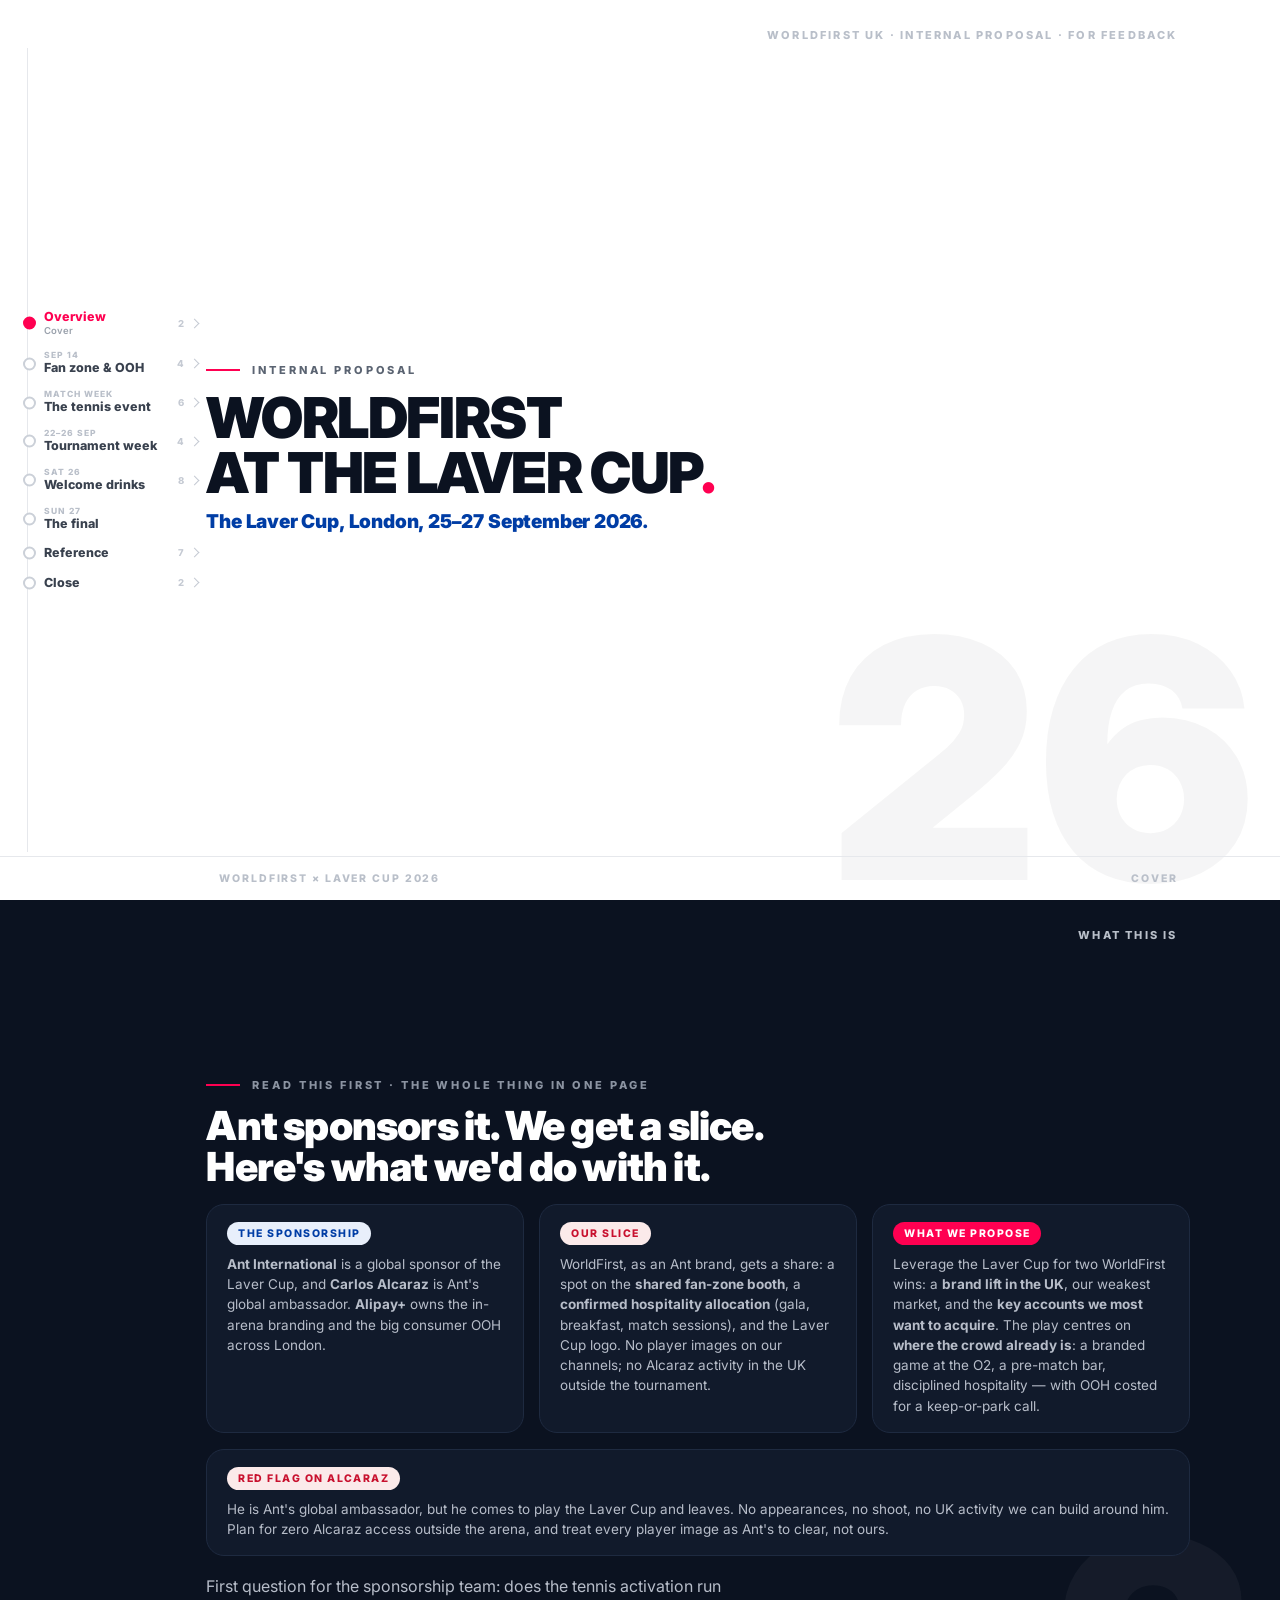
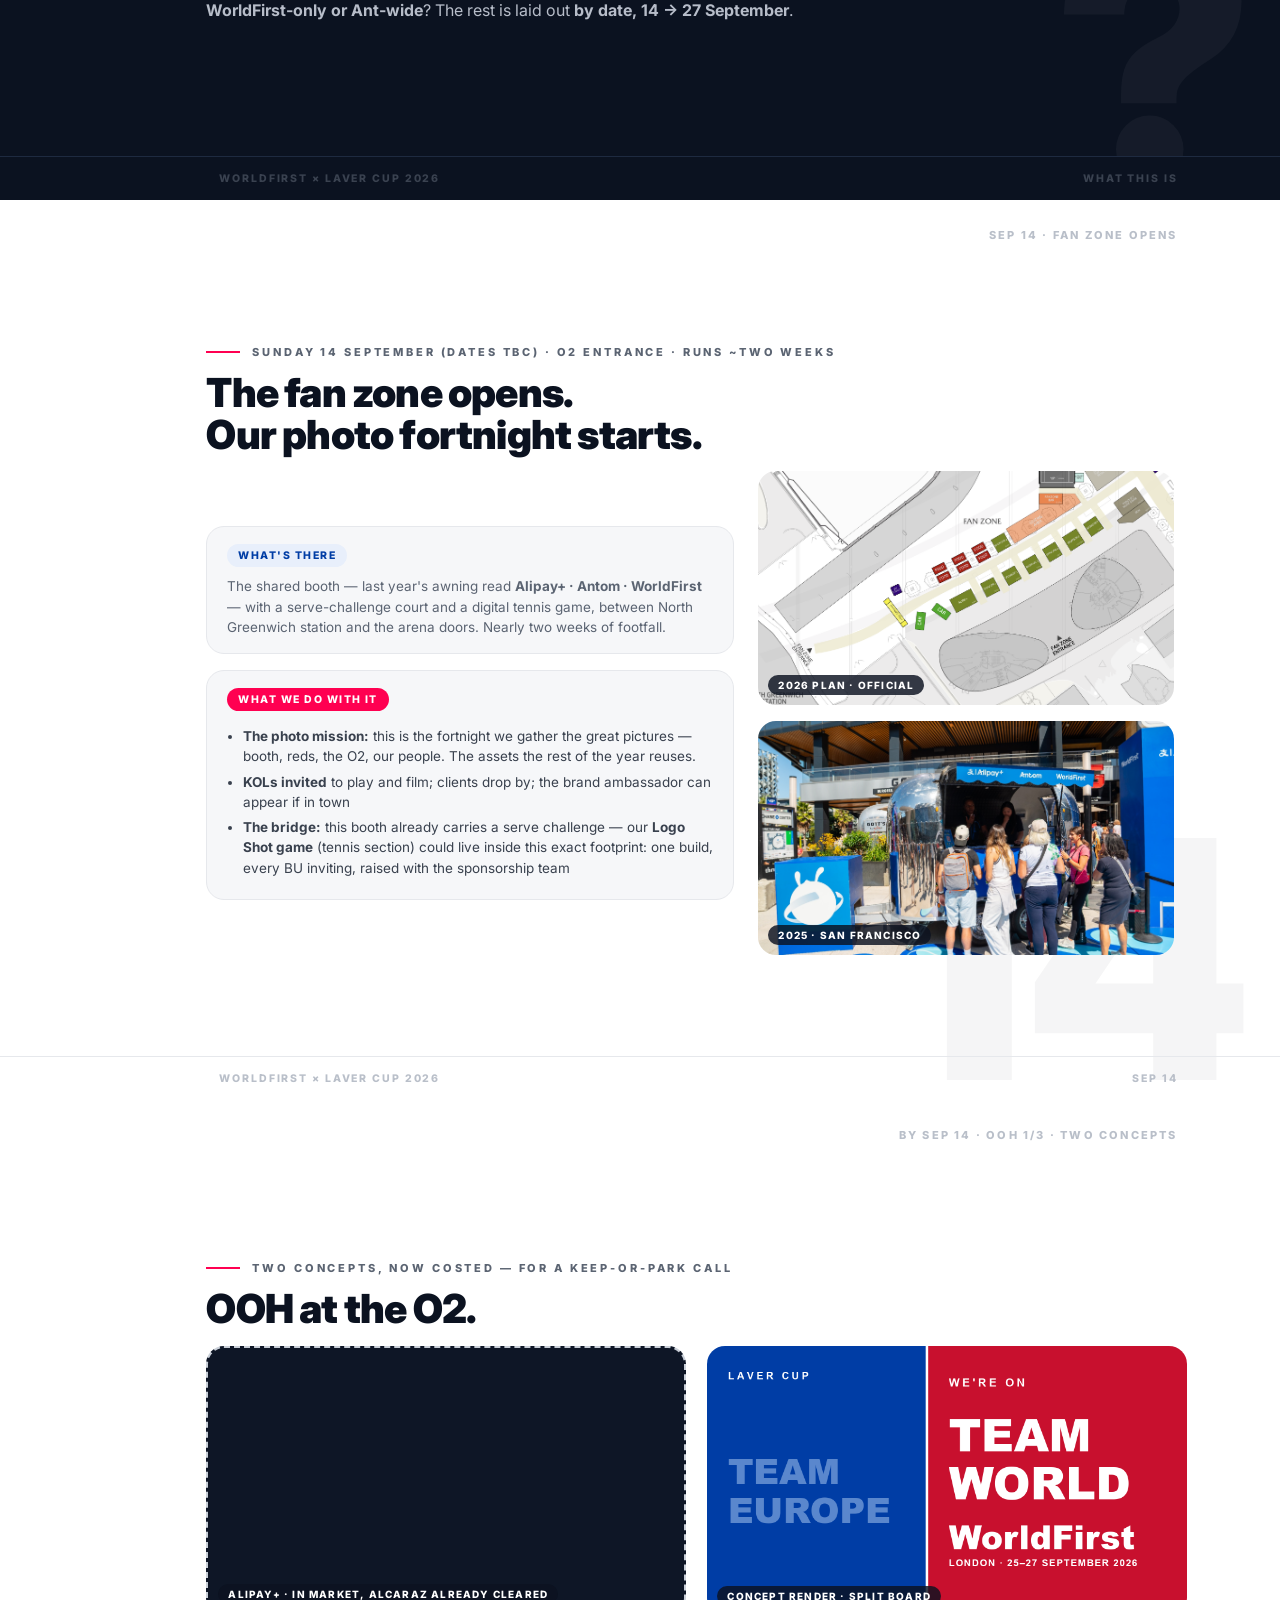
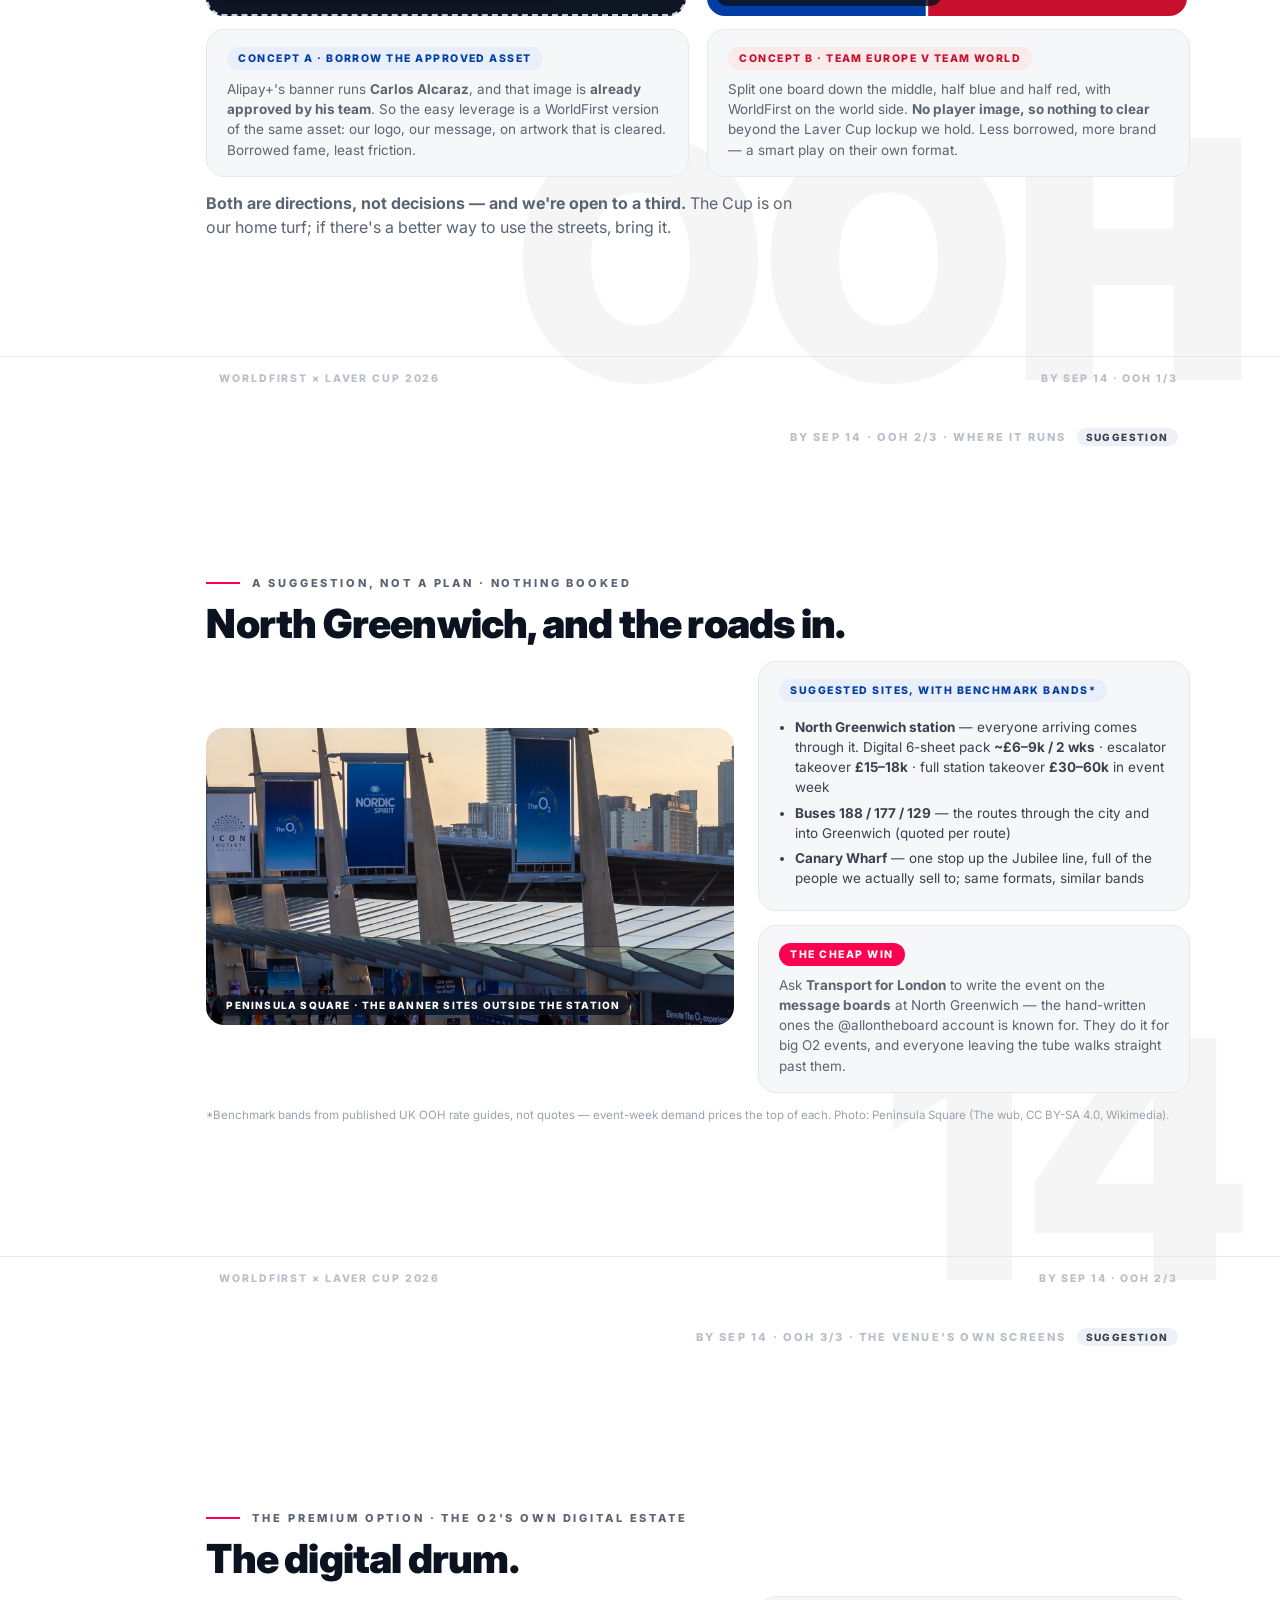
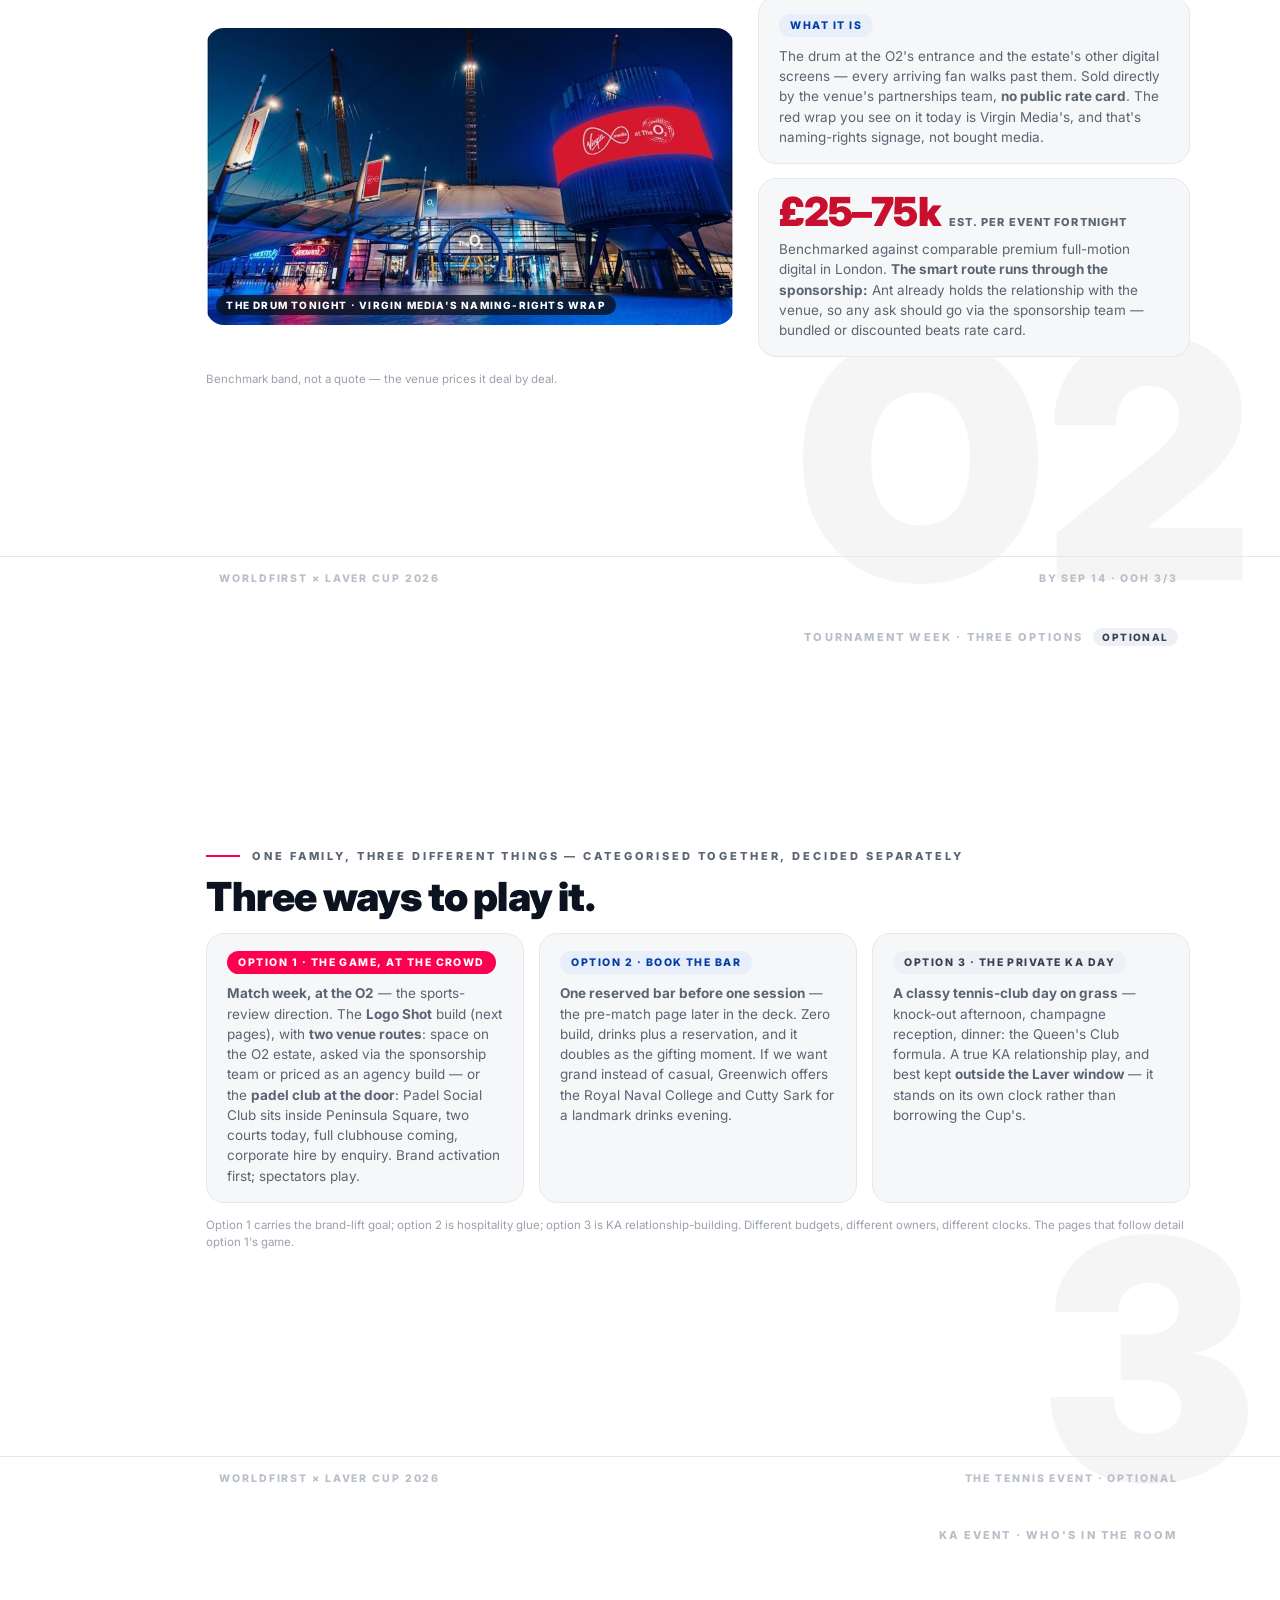
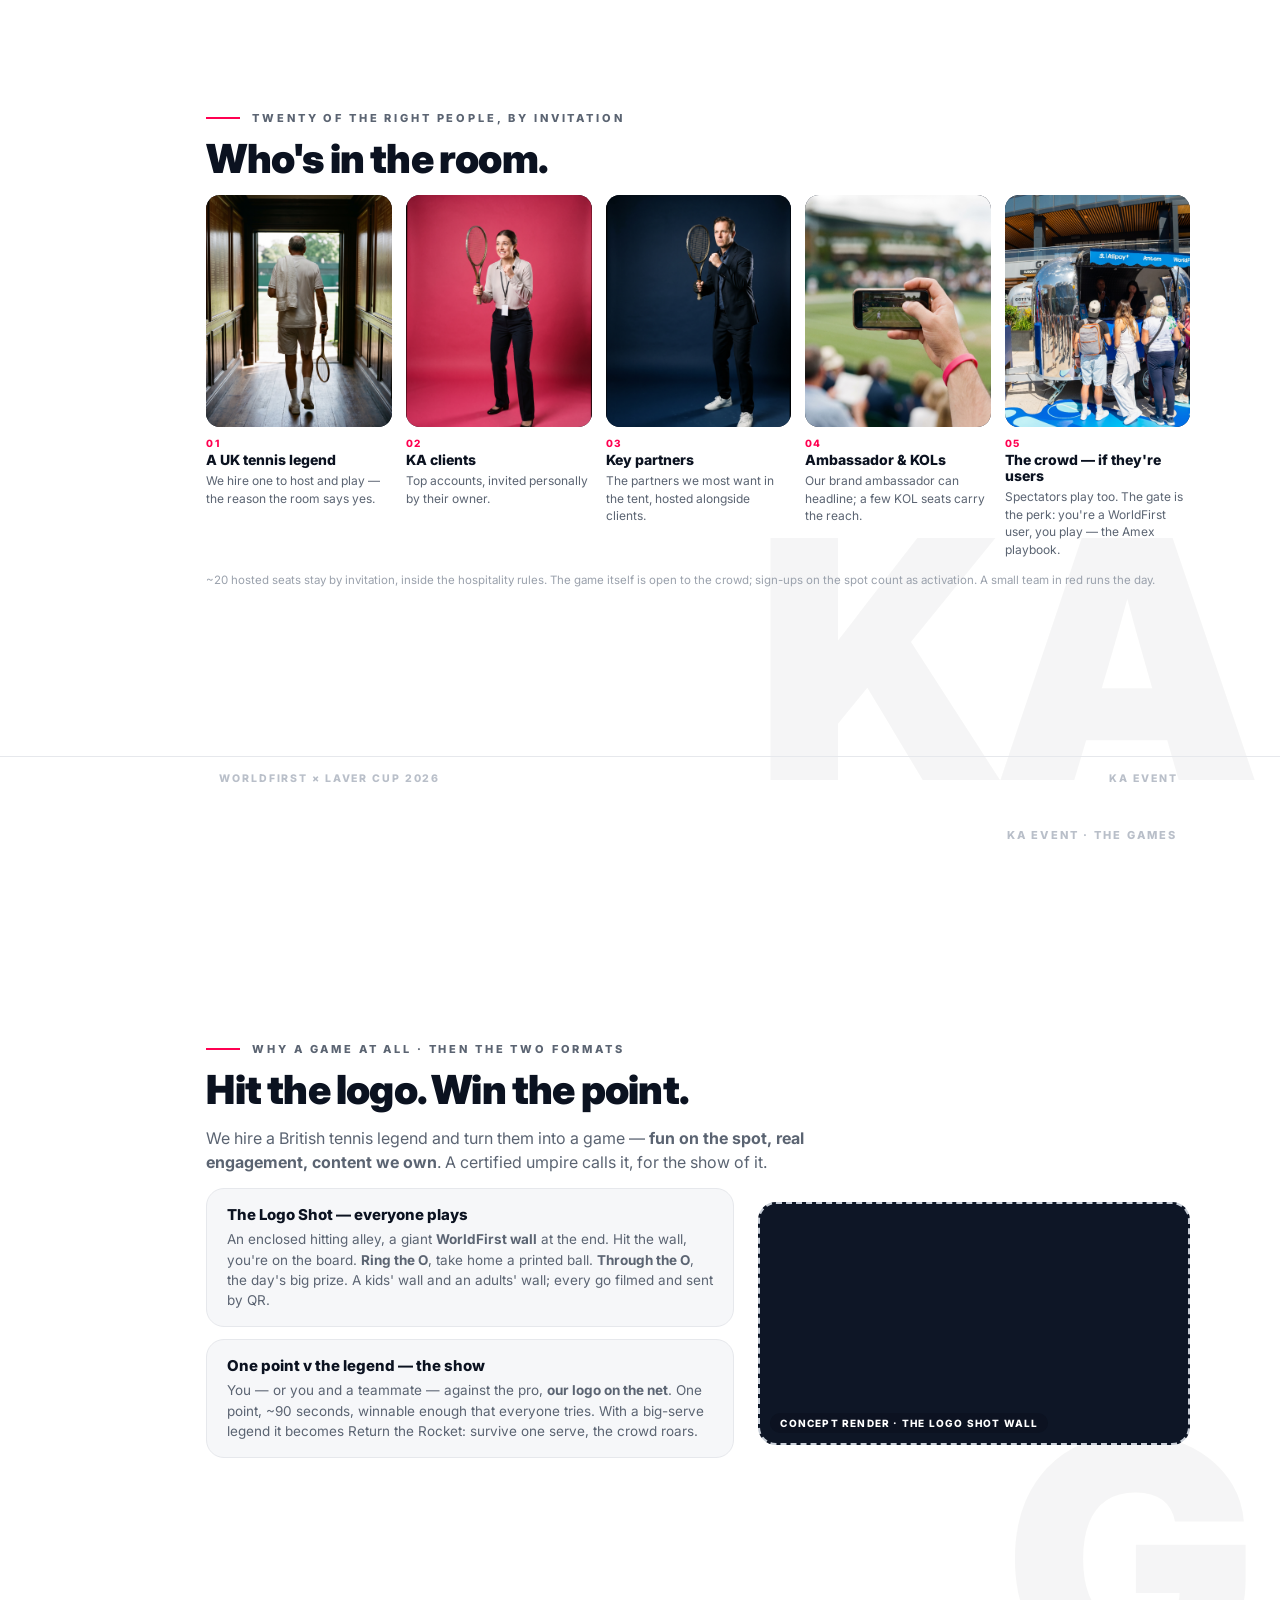
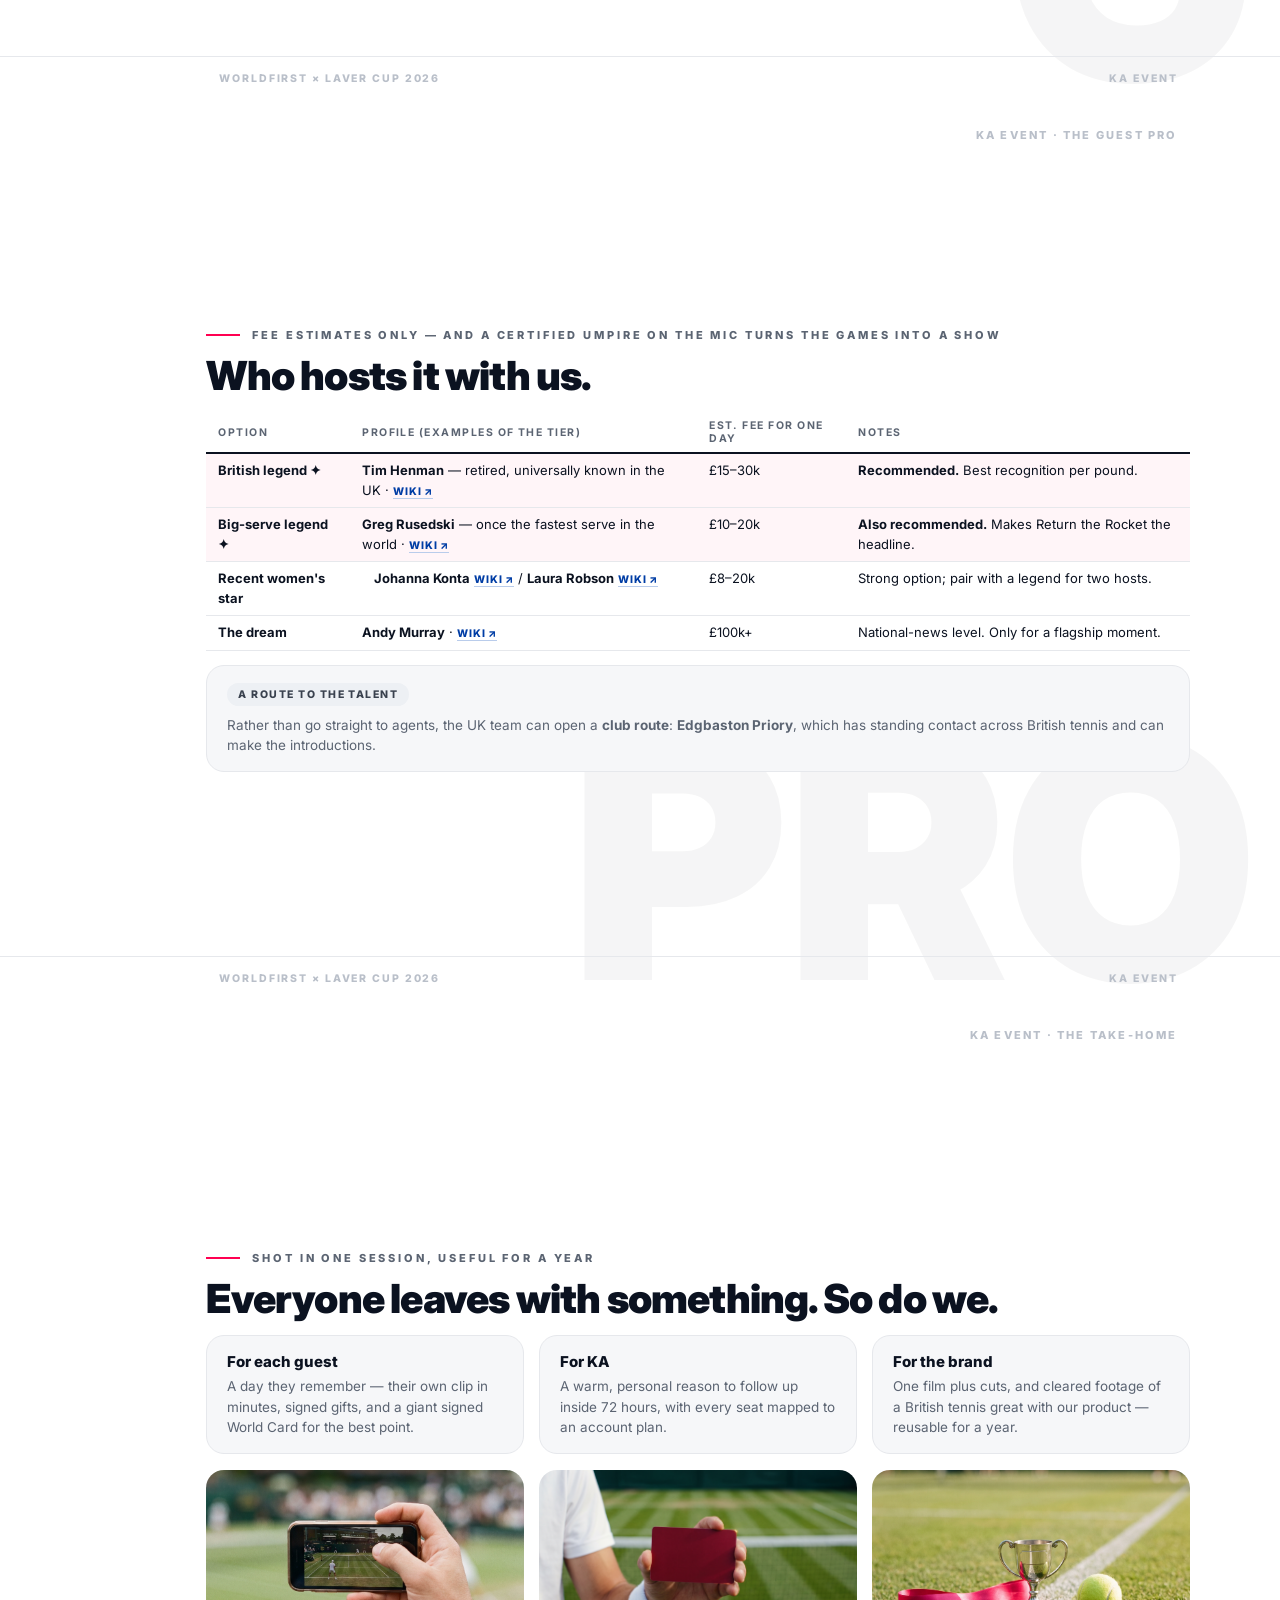
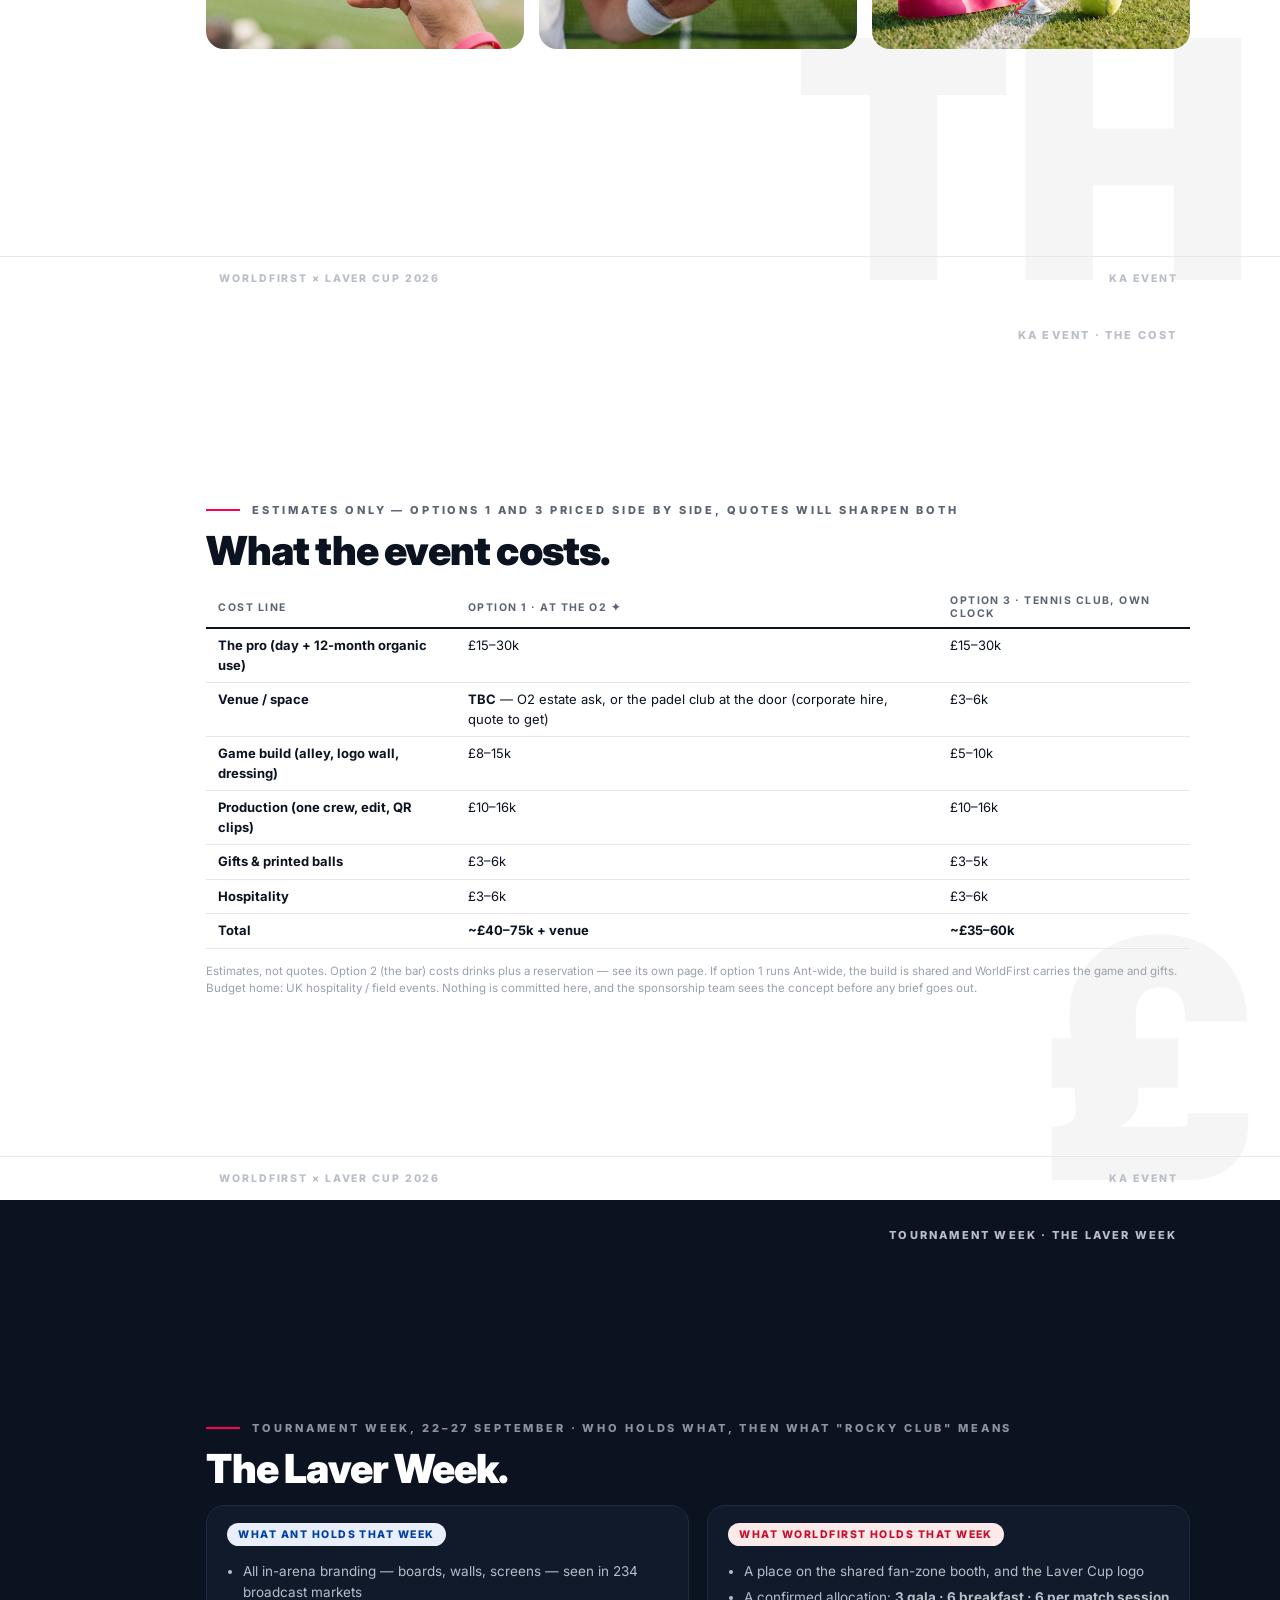
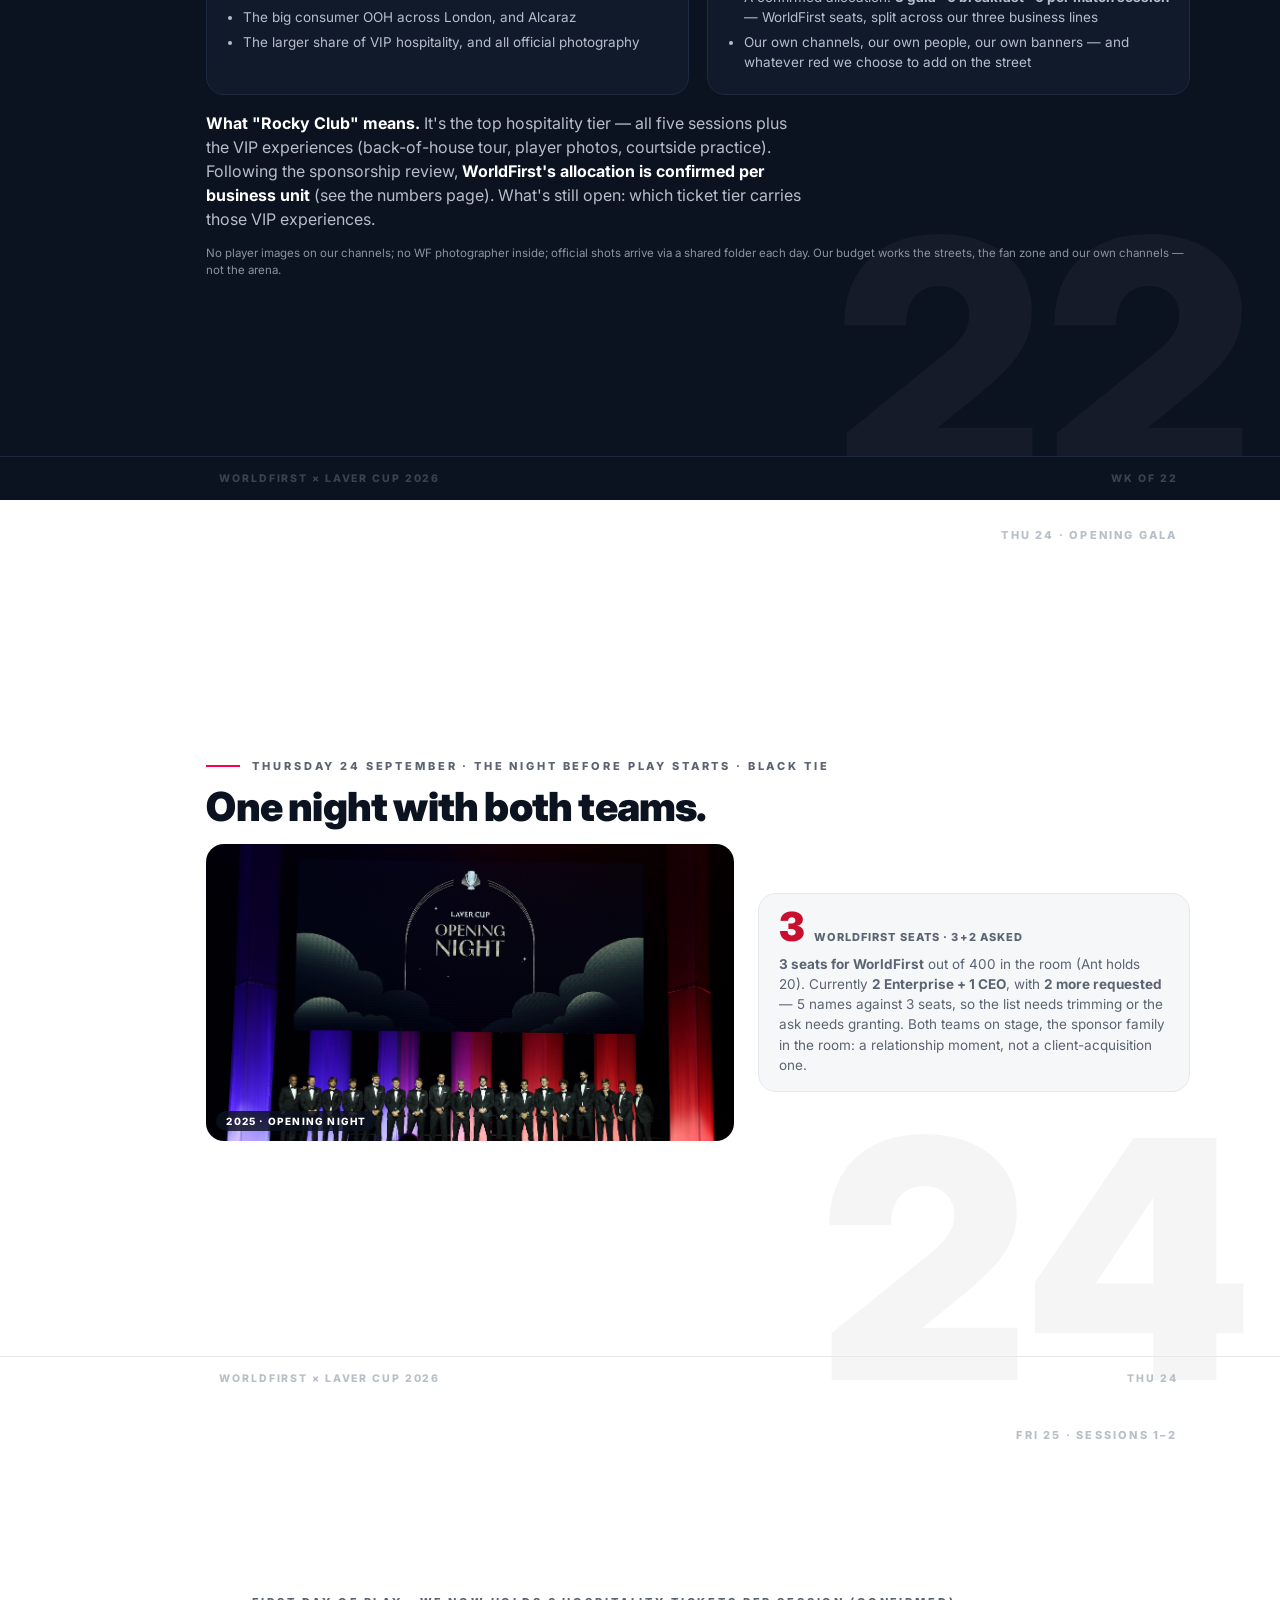
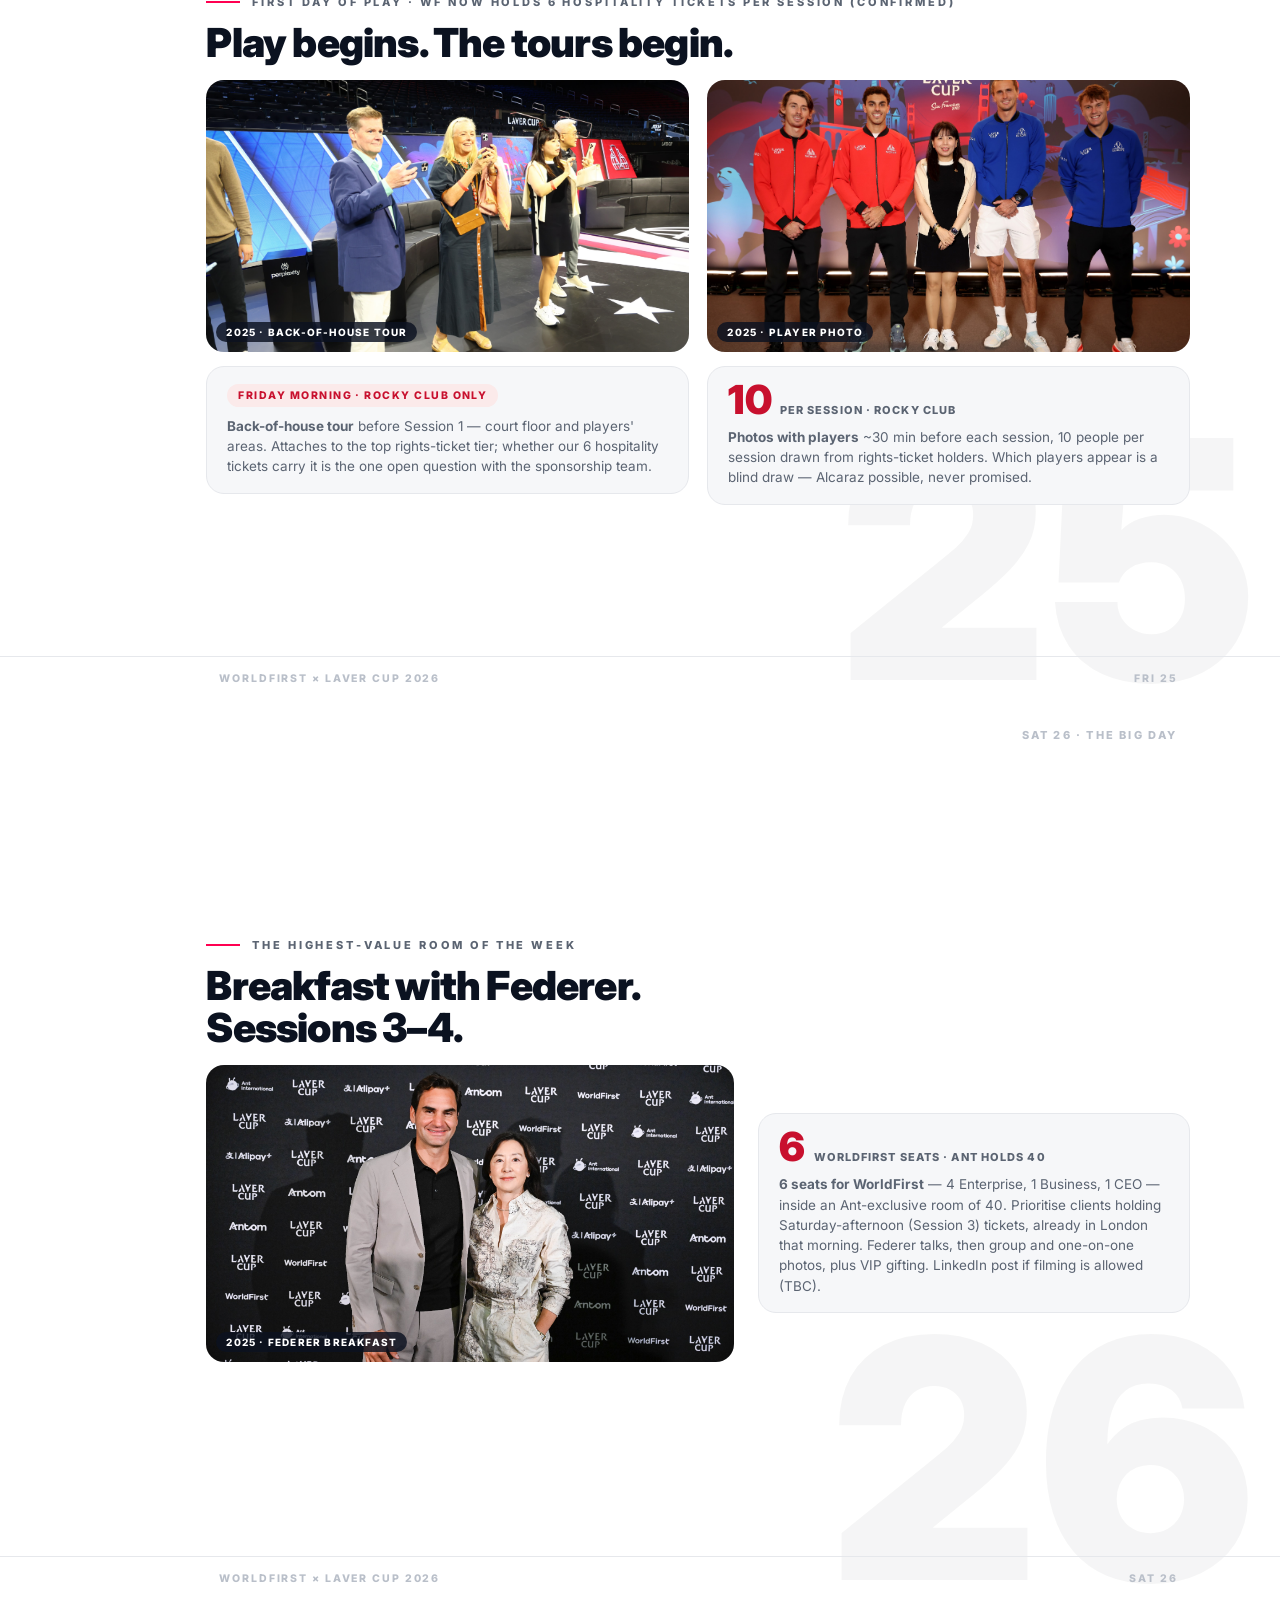
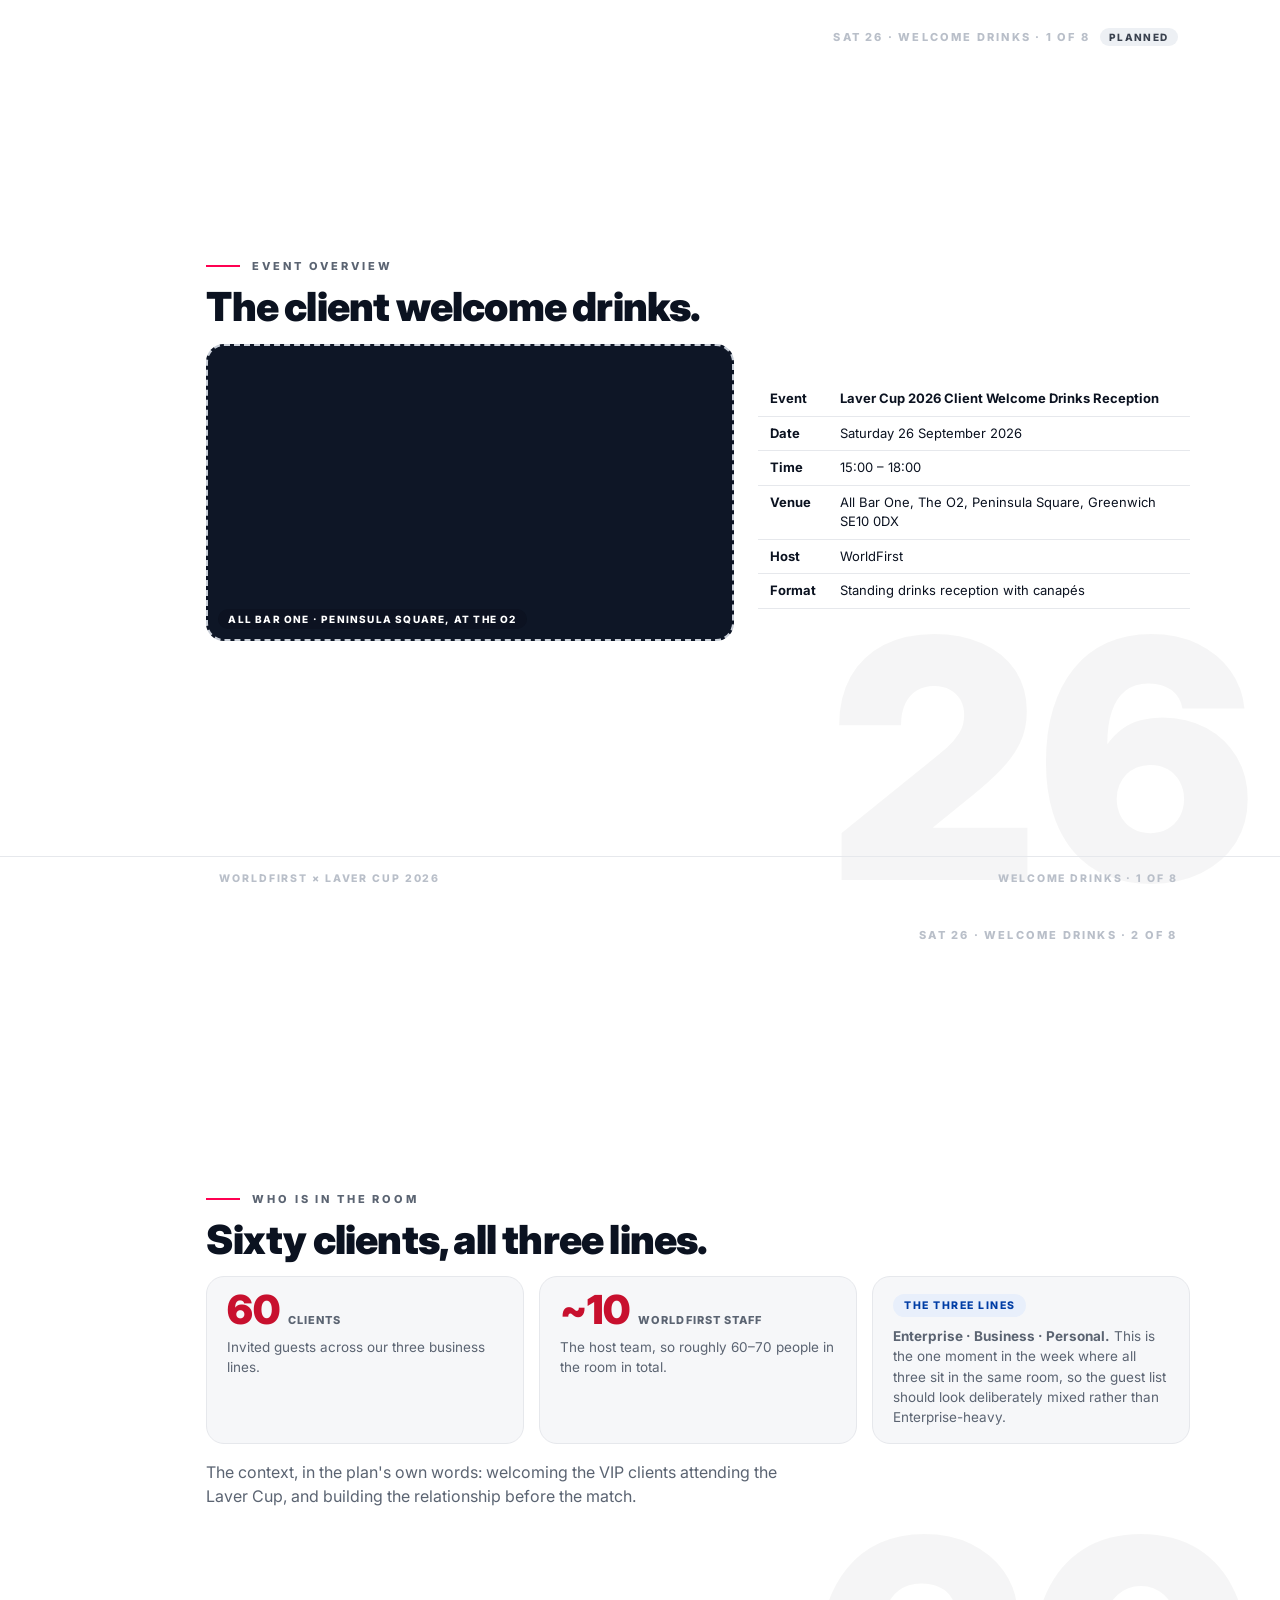
==== commit 8e51f3a6: "Left menu: foldable clusters, closed by default 34 flat entries were unreadable as a rail. Grouped i" ====
--- a/index.html
+++ b/index.html
@@ -13,32 +13,77 @@
 <div class="bar" id="bar"></div>
 
 <nav class="datenav" id="datenav">
-  <a href="#s-cover"><span class="dd">Cover</span></a>
-  <a href="#s-brief"><span class="dd">What this is</span></a>
-  <a href="#s-0914"><span class="dt">Sep 14</span><span class="dd">Fan zone opens</span></a>
-  <a href="#s-ooh"><span class="dt">By Sep 14</span><span class="dd">OOH at the O2</span></a>
-  <a href="#s-ooh2" class="sub">Where it runs</a>
-  <a href="#s-drum" class="sub">The digital drum</a>
-  <a href="#s-ka"><span class="dt">Match week</span><span class="dd">The tennis event</span></a>
-  <a href="#s-ka2" class="sub">Who's in the room</a>
-  <a href="#s-games" class="sub">The games</a>
-  <a href="#s-pro" class="sub">The guest pro</a>
-  <a href="#s-keep" class="sub">The take-home</a>
-  <a href="#s-cost" class="sub">The cost</a>
-  <a href="#s-arena"><span class="dt">Wk of 22</span><span class="dd">The Laver Week</span></a>
-  <a href="#s-0924"><span class="dt">Thu 24</span><span class="dd">Opening gala</span></a>
-  <a href="#s-0925"><span class="dt">Fri 25</span><span class="dd">Sessions 1–2</span></a>
-  <a href="#s-0926"><span class="dt">Sat 26</span><span class="dd">Federer breakfast</span></a>
-  <a href="#s-drinks"><span class="dt">Sat 26</span><span class="dd">Welcome drinks</span></a>
-  <a href="#s-drinks2" class="sub">Run of show</a>
-  <a href="#s-drinks3" class="sub">Food &amp; the gift</a>
-  <a href="#s-drinks4" class="sub">The budget</a>
-  <a href="#s-0927"><span class="dt">Sun 27</span><span class="dd">The final</span></a>
-  <a href="#s-official"><span class="dd">Official schedule</span></a>
-  <a href="#s-tickets" class="sub">Ticket allocation</a>
-  <a href="#s-spend" class="sub">Purchased spend</a>
-  <a href="#s-nums"><span class="dd">The numbers</span></a>
-  <a href="#s-goals"><span class="dd">Our goals</span></a>
+  <div class="cl">
+    <button class="cl-head" type="button"><span class="cl-txt"><span class="cl-name">Overview</span><span class="cl-cur"></span></span><span class="cl-n">2</span><span class="chev"></span></button>
+    <div class="cl-body">
+      <a href="#s-cover"><span class="dd">Cover</span></a>
+      <a href="#s-brief"><span class="dd">What this is</span></a>
+    </div>
+  </div>
+  <div class="cl">
+    <button class="cl-head" type="button"><span class="cl-txt"><span class="cl-dt">Sep 14</span><span class="cl-name">Fan zone &amp; OOH</span><span class="cl-cur"></span></span><span class="cl-n">4</span><span class="chev"></span></button>
+    <div class="cl-body">
+      <a href="#s-0914"><span class="dd">Fan zone opens</span></a>
+      <a href="#s-ooh"><span class="dd">OOH at the O2</span></a>
+      <a href="#s-ooh2"><span class="dd">Where it runs</span></a>
+      <a href="#s-drum"><span class="dd">The digital drum</span></a>
+    </div>
+  </div>
+  <div class="cl">
+    <button class="cl-head" type="button"><span class="cl-txt"><span class="cl-dt">Match week</span><span class="cl-name">The tennis event</span><span class="cl-cur"></span></span><span class="cl-n">6</span><span class="chev"></span></button>
+    <div class="cl-body">
+      <a href="#s-ka"><span class="dd">Three ways to play it</span></a>
+      <a href="#s-ka2"><span class="dd">Who's in the room</span></a>
+      <a href="#s-games"><span class="dd">The games</span></a>
+      <a href="#s-pro"><span class="dd">The guest pro</span></a>
+      <a href="#s-keep"><span class="dd">The take-home</span></a>
+      <a href="#s-cost"><span class="dd">The cost</span></a>
+    </div>
+  </div>
+  <div class="cl">
+    <button class="cl-head" type="button"><span class="cl-txt"><span class="cl-dt">22–26 Sep</span><span class="cl-name">Tournament week</span><span class="cl-cur"></span></span><span class="cl-n">4</span><span class="chev"></span></button>
+    <div class="cl-body">
+      <a href="#s-arena"><span class="dd">The Laver Week</span></a>
+      <a href="#s-0924"><span class="dd">Thu 24 · Opening gala</span></a>
+      <a href="#s-0925"><span class="dd">Fri 25 · Sessions 1–2</span></a>
+      <a href="#s-0926"><span class="dd">Sat 26 · Federer breakfast</span></a>
+    </div>
+  </div>
+  <div class="cl">
+    <button class="cl-head" type="button"><span class="cl-txt"><span class="cl-dt">Sat 26</span><span class="cl-name">Welcome drinks</span><span class="cl-cur"></span></span><span class="cl-n">8</span><span class="chev"></span></button>
+    <div class="cl-body">
+      <a href="#s-drinks"><span class="dd">Event overview</span></a>
+      <a href="#s-drinks-who"><span class="dd">The room</span></a>
+      <a href="#s-drinks-wave"><span class="dd">Two waves</span></a>
+      <a href="#s-drinks-goals"><span class="dd">Objectives</span></a>
+      <a href="#s-drinks-ros"><span class="dd">Run of show</span></a>
+      <a href="#s-drinks-fb"><span class="dd">Food &amp; drink</span></a>
+      <a href="#s-drinks-gift"><span class="dd">The gift set</span></a>
+      <a href="#s-drinks-budget"><span class="dd">The budget</span></a>
+    </div>
+  </div>
+  <div class="cl solo">
+    <a class="cl-head" href="#s-0927"><span class="cl-txt"><span class="cl-dt">Sun 27</span><span class="cl-name">The final</span></span></a>
+  </div>
+  <div class="cl">
+    <button class="cl-head" type="button"><span class="cl-txt"><span class="cl-name">Reference</span><span class="cl-cur"></span></span><span class="cl-n">7</span><span class="chev"></span></button>
+    <div class="cl-body">
+      <a href="#s-official"><span class="dd">The tournament</span></a>
+      <a href="#s-days"><span class="dd">The four days</span></a>
+      <a href="#s-benefits"><span class="dd">What WF gets</span></a>
+      <a href="#s-tickets"><span class="dd">Ticket table</span></a>
+      <a href="#s-tickets2"><span class="dd">Reading the tickets</span></a>
+      <a href="#s-spend"><span class="dd">Purchase sheet</span></a>
+      <a href="#s-spend2"><span class="dd">Reading the spend</span></a>
+    </div>
+  </div>
+  <div class="cl">
+    <button class="cl-head" type="button"><span class="cl-txt"><span class="cl-name">Close</span><span class="cl-cur"></span></span><span class="cl-n">2</span><span class="chev"></span></button>
+    <div class="cl-body">
+      <a href="#s-nums"><span class="dd">The numbers</span></a>
+      <a href="#s-goals"><span class="dd">Our goals</span></a>
+    </div>
+  </div>
 </nav>
 
 <!-- COVER -->
@@ -454,107 +499,188 @@
   <div class="strip"><span>WorldFirst × Laver Cup 2026</span><span>SAT 26</span></div>
 </section>
 
-<!-- SAT 26 · WELCOME DRINKS 1/4 -->
+<!-- SAT 26 · WELCOME DRINKS · 1 OVERVIEW -->
 <section class="slide" id="s-drinks">
-  <div class="num">SAT 26 · CLIENT WELCOME DRINKS 1/4<span class="optchip">Planned</span></div>
+  <div class="num">SAT 26 · WELCOME DRINKS · 1 OF 8<span class="optchip">Planned</span></div>
   <div class="ghost">26</div>
   <div class="wrap">
-    <div class="kicker">Saturday 26 September · 15:00–18:00 · All Bar One, The O2</div>
+    <div class="kicker">Event overview</div>
     <h2>The client welcome drinks.</h2>
     <div class="hero2">
       <figure class="pic r169"><span class="cap2">All Bar One · Peninsula Square, at the O2</span><img src="img/lc-allbarone.jpg" alt="All Bar One interior at The O2" loading="lazy" onerror="this.closest('figure').classList.add('ph');this.style.display='none'"></figure>
-      <div>
-        <div class="card" style="margin-bottom:12px">
-          <div class="numhi"><span class="n">60</span><span class="u">clients · plus ~10 staff</span></div>
-          <p>A standing drinks reception with canapés, hosted by WorldFirst for clients across <b>all three business lines</b> — Enterprise, Business and Personal. Venue: All Bar One, Peninsula Square, Greenwich SE10 0DX. Roughly 60–70 in the room.</p>
-        </div>
-        <div class="card">
-          <span class="chip red">Two waves, because the tickets split</span>
-          <p><b>Wave 1 — 46 evening-ticket guests:</b> the 15:00–18:00 reception, then escorted into the evening session. <b>Wave 2 — 16 day-ticket guests:</b> join once their afternoon session ends. Those numbers are exactly our Session 4 (46) and Session 3 (16) holders.</p>
-        </div>
-      </div>
-    </div>
-    <p class="foot">Purpose: welcome key clients warmly and signal they are valued, create informal networking before the main event, and make sure guests feel looked after end to end.</p>
-  </div>
-  <div class="strip"><span>WorldFirst × Laver Cup 2026</span><span>SAT 26 · WELCOME DRINKS 1/4</span></div>
-</section>
-
-<!-- SAT 26 · WELCOME DRINKS 2/4 · RUN OF SHOW -->
-<section class="slide" id="s-drinks2">
-  <div class="num">SAT 26 · WELCOME DRINKS 2/4</div>
+      <table class="tbl">
+        <tr><td>Event</td><td><b>Laver Cup 2026 Client Welcome Drinks Reception</b></td></tr>
+        <tr><td>Date</td><td>Saturday 26 September 2026</td></tr>
+        <tr><td>Time</td><td>15:00 – 18:00</td></tr>
+        <tr><td>Venue</td><td>All Bar One, The O2, Peninsula Square, Greenwich SE10 0DX</td></tr>
+        <tr><td>Host</td><td>WorldFirst</td></tr>
+        <tr><td>Format</td><td>Standing drinks reception with canapés</td></tr>
+      </table>
+    </div>
+  </div>
+  <div class="strip"><span>WorldFirst × Laver Cup 2026</span><span>WELCOME DRINKS · 1 OF 8</span></div>
+</section>
+
+<!-- SAT 26 · WELCOME DRINKS · 2 THE ROOM -->
+<section class="slide" id="s-drinks-who">
+  <div class="num">SAT 26 · WELCOME DRINKS · 2 OF 8</div>
+  <div class="ghost">60</div>
+  <div class="wrap">
+    <div class="kicker">Who is in the room</div>
+    <h2>Sixty clients, all three lines.</h2>
+    <div class="grid3">
+      <div class="card">
+        <div class="numhi"><span class="n">60</span><span class="u">clients</span></div>
+        <p>Invited guests across our three business lines.</p>
+      </div>
+      <div class="card">
+        <div class="numhi"><span class="n">~10</span><span class="u">WorldFirst staff</span></div>
+        <p>The host team, so roughly 60–70 people in the room in total.</p>
+      </div>
+      <div class="card">
+        <span class="chip blue">The three lines</span>
+        <p><b>Enterprise · Business · Personal.</b> This is the one moment in the week where all three sit in the same room, so the guest list should look deliberately mixed rather than Enterprise-heavy.</p>
+      </div>
+    </div>
+    <p class="lead" style="margin-top:16px">The context, in the plan's own words: welcoming the VIP clients attending the Laver Cup, and building the relationship before the match.</p>
+  </div>
+  <div class="strip"><span>WorldFirst × Laver Cup 2026</span><span>WELCOME DRINKS · 2 OF 8</span></div>
+</section>
+
+<!-- SAT 26 · WELCOME DRINKS · 3 TWO WAVES -->
+<section class="slide" id="s-drinks-wave">
+  <div class="num">SAT 26 · WELCOME DRINKS · 3 OF 8</div>
+  <div class="ghost">2</div>
+  <div class="wrap">
+    <div class="kicker">Why the reception runs in two waves</div>
+    <h2>Two waves, because the tickets split.</h2>
+    <div class="grid2">
+      <div class="card">
+        <div class="numhi"><span class="n">46</span><span class="u">wave 1 · evening tickets</span></div>
+        <p>They take the <b>15:00–18:00 reception</b>, then get escorted into the evening session together. This is the main body of the event.</p>
+      </div>
+      <div class="card">
+        <div class="numhi"><span class="n">16</span><span class="u">wave 2 · day tickets</span></div>
+        <p>Their afternoon session is still running when the reception opens, so they <b>join once it ends</b> — arriving into a room that is already warm.</p>
+      </div>
+    </div>
+    <div class="card" style="margin-top:14px">
+      <span class="chip red">These numbers are not arbitrary</span>
+      <p>46 and 16 are exactly our <b>Session 4</b> (Sat 7pm, 46 tickets) and <b>Session 3</b> (Sat 1pm, 16 tickets) holders. The reception plan and the ticket allocation are the same list, seen twice — which is a good sign both are right.</p>
+    </div>
+  </div>
+  <div class="strip"><span>WorldFirst × Laver Cup 2026</span><span>WELCOME DRINKS · 3 OF 8</span></div>
+</section>
+
+<!-- SAT 26 · WELCOME DRINKS · 4 OBJECTIVES -->
+<section class="slide dark" id="s-drinks-goals">
+  <div class="num">SAT 26 · WELCOME DRINKS · 4 OF 8</div>
+  <div class="ghost">WHY</div>
+  <div class="wrap">
+    <div class="kicker">Objectives</div>
+    <h2 style="color:#fff">What the three hours are for.</h2>
+    <div class="grid3">
+      <div class="card">
+        <span class="chip pink">01</span>
+        <h3>Make them feel valued</h3>
+        <p>Welcome key clients warmly and at a high standard, so the invitation itself reads as a signal of how much the relationship matters.</p>
+      </div>
+      <div class="card">
+        <span class="chip pink">02</span>
+        <h3>Buy informal time</h3>
+        <p>Create unstructured networking before the main event — the conversations that a match, a dinner or a meeting room never quite allow.</p>
+      </div>
+      <div class="card">
+        <span class="chip pink">03</span>
+        <h3>Carry the brand end to end</h3>
+        <p>Reinforce the brand and make sure guests feel looked after from arrival to the moment they walk into the arena.</p>
+      </div>
+    </div>
+  </div>
+  <div class="strip"><span>WorldFirst × Laver Cup 2026</span><span>WELCOME DRINKS · 4 OF 8</span></div>
+</section>
+
+<!-- SAT 26 · WELCOME DRINKS · 5 RUN OF SHOW -->
+<section class="slide" id="s-drinks-ros">
+  <div class="num">SAT 26 · WELCOME DRINKS · 5 OF 8</div>
   <div class="ghost">RUN</div>
   <div class="wrap">
-    <div class="kicker">Doors to handover, hour by hour</div>
-    <h2>Run of show.</h2>
+    <div class="kicker">Run of show</div>
+    <h2>Setup to handover.</h2>
     <div class="grid2">
       <table class="ros">
         <tr><td class="t">14:00</td><td>Host team arrives; venue setup, check-in desk and signage in place</td></tr>
         <tr><td class="t">14:30</td><td>Team briefing; confirm roles, guest list and flow</td></tr>
         <tr class="hi"><td class="t">15:00</td><td><b>Guests arrive</b>, check in and receive a welcome drink</td></tr>
-        <tr><td class="t">15:20</td><td>Short welcome remarks by host (3–5 min)</td></tr>
+        <tr><td class="t">15:20</td><td>Short welcome remarks by host (3–5 minutes)</td></tr>
         <tr><td class="t">15:30</td><td>Open networking; canapés and drinks served</td></tr>
       </table>
       <table class="ros">
-        <tr><td class="t">16:30</td><td>Group photo (optional) / arena briefing</td></tr>
+        <tr><td class="t">16:30</td><td>Group photo (optional) and arena briefing</td></tr>
         <tr class="hi"><td class="t">16:50</td><td><b>Escort guests</b> toward the O2 arena entrance</td></tr>
         <tr><td class="t">17:00</td><td>Reception ends</td></tr>
         <tr><td class="t">17:30</td><td>Evening session doors open</td></tr>
       </table>
     </div>
-    <div class="card" style="margin-top:14px">
-      <span class="chip grey">One thing to pin down</span>
-      <p>The plan quotes the evening session three ways — <b>doors 17:30</b>, guests into the <b>18:30</b> match, and an escort for the <b>19:00</b> session. Worth fixing one number before invitations describe the evening to clients.</p>
-    </div>
-  </div>
-  <div class="strip"><span>WorldFirst × Laver Cup 2026</span><span>SAT 26 · WELCOME DRINKS 2/4</span></div>
-</section>
-
-<!-- SAT 26 · WELCOME DRINKS 3/4 · F&B AND GIFT -->
-<section class="slide" id="s-drinks3">
-  <div class="num">SAT 26 · WELCOME DRINKS 3/4</div>
-  <div class="ghost">GIFT</div>
-  <div class="wrap">
-    <div class="kicker">What they drink, eat, and take home</div>
-    <h2>Food, drink, and the gift.</h2>
-    <div class="grid3">
+  </div>
+  <div class="strip"><span>WorldFirst × Laver Cup 2026</span><span>WELCOME DRINKS · 5 OF 8</span></div>
+</section>
+
+<!-- SAT 26 · WELCOME DRINKS · 6 FOOD AND DRINK -->
+<section class="slide" id="s-drinks-fb">
+  <div class="num">SAT 26 · WELCOME DRINKS · 6 OF 8</div>
+  <div class="ghost">F&amp;B</div>
+  <div class="wrap">
+    <div class="kicker">Food &amp; beverage</div>
+    <h2>What they drink and eat.</h2>
+    <div class="grid2">
       <div class="card">
         <span class="chip blue">WF themed drinks</span>
         <ul>
-          <li>Welcome sparkling wine or a signature cocktail</li>
-          <li>Wine (red, white, rosé), beer, soft drinks and mocktails</li>
-          <li>All Bar One is known for cocktails — a <b>signature cocktail station</b> is the obvious highlight</li>
+          <li>Welcome sparkling wine, or a signature cocktail</li>
+          <li>Wine — red, white and rosé — beer, soft drinks and mocktails</li>
+          <li>All Bar One is known for its cocktails, so a <b>signature cocktail station</b> is the natural highlight</li>
         </ul>
-        <p style="margin-top:8px">Suggested as a package or bar tab.</p>
+        <p style="margin-top:9px">Suggested as a drinks package or a bar tab rather than open bar.</p>
       </div>
       <div class="card">
         <span class="chip grey">Food</span>
         <ul>
           <li>Canapés or bowl food, about <b>4–6 pieces per person</b></li>
-          <li>Vegetarian, halal and gluten-free options included</li>
+          <li>Vegetarian, halal and gluten-free options included as standard</li>
         </ul>
-      </div>
-      <div class="card">
-        <span class="chip pink">The gift set — one per guest</span>
-        <ul>
-          <li><b>Tennis balls</b> — WorldFirst logo</li>
-          <li><b>Sweatband / wristband</b> — logo</li>
-          <li><b>Crossbody bag</b> — doubles as the carrier for the set</li>
-          <li><b>Towel</b> — logo</li>
-          <li><b>Sports water bottle</b> — logo</li>
-        </ul>
-      </div>
-    </div>
-    <p class="foot">A WorldFirst-branded tennis set, our own merchandise — no Laver Cup marks, so nothing to license. Giveaway budget still to be set (see next page).</p>
-  </div>
-  <div class="strip"><span>WorldFirst × Laver Cup 2026</span><span>SAT 26 · WELCOME DRINKS 3/4</span></div>
-</section>
-
-<!-- SAT 26 · WELCOME DRINKS 4/4 · BUDGET -->
-<section class="slide" id="s-drinks4">
-  <div class="num">SAT 26 · WELCOME DRINKS 4/4</div>
+        <p style="margin-top:9px">Standing format throughout — nothing that needs a seat or a knife.</p>
+      </div>
+    </div>
+  </div>
+  <div class="strip"><span>WorldFirst × Laver Cup 2026</span><span>WELCOME DRINKS · 6 OF 8</span></div>
+</section>
+
+<!-- SAT 26 · WELCOME DRINKS · 7 THE GIFT -->
+<section class="slide" id="s-drinks-gift">
+  <div class="num">SAT 26 · WELCOME DRINKS · 7 OF 8</div>
+  <div class="ghost">GIFT</div>
+  <div class="wrap">
+    <div class="kicker">Custom welcome gift · one set per guest</div>
+    <h2>A WorldFirst tennis set.</h2>
+    <div class="roomgrid">
+      <div class="roomtile"><span class="rt-n">01</span><h3>Tennis balls</h3><p>WorldFirst logo. The piece most likely to be used and seen again.</p></div>
+      <div class="roomtile"><span class="rt-n">02</span><h3>Sweatband</h3><p>Wristband, logo.</p></div>
+      <div class="roomtile"><span class="rt-n">03</span><h3>Crossbody bag</h3><p>Doubles as the carrier for the whole set, so there is no gift box to manage.</p></div>
+      <div class="roomtile"><span class="rt-n">04</span><h3>Towel</h3><p>WorldFirst logo.</p></div>
+      <div class="roomtile"><span class="rt-n">05</span><h3>Water bottle</h3><p>Sports bottle, logo.</p></div>
+    </div>
+    <p class="foot">Our own merchandise, carrying only our own marks — <b>no Laver Cup logo, so nothing to license</b>. Compliance check still to run. Giveaway budget is not yet set (next page).</p>
+  </div>
+  <div class="strip"><span>WorldFirst × Laver Cup 2026</span><span>WELCOME DRINKS · 7 OF 8</span></div>
+</section>
+
+<!-- SAT 26 · WELCOME DRINKS · 8 BUDGET -->
+<section class="slide" id="s-drinks-budget">
+  <div class="num">SAT 26 · WELCOME DRINKS · 8 OF 8</div>
   <div class="ghost">£</div>
   <div class="wrap">
-    <div class="kicker">Indicative only — the venue quote decides it</div>
+    <div class="kicker">Indicative budget · not a quote</div>
     <h2>What the drinks cost.</h2>
     <div class="grid2">
       <table class="tbl">
@@ -563,24 +689,15 @@
         <tr><td>Canapés</td><td>£900 – £1,500</td></tr>
         <tr><td>Décor, check-in, branding</td><td>£200 – £600</td></tr>
         <tr><td><b>Indicative total</b></td><td><b>~£3,000 – £5,500+</b></td></tr>
-        <tr><td>Giveaway (the gift set)</td><td><b>To be set</b></td></tr>
+        <tr><td>Giveaway — the gift set</td><td><b>To be set</b></td></tr>
       </table>
-      <div>
-        <div class="card" style="margin-bottom:12px">
-          <div class="numhi"><span class="n">£45–75</span><span class="u">per head · London benchmark</span></div>
-          <p>A central-London standing drinks-and-canapé reception typically runs in that band. At 60 guests that is <b>£2,700–£4,500</b>, which brackets the estimate above — so the number is sane, but it is <b>not a quote</b>. Confirm with the venue.</p>
-        </div>
-        <div class="card">
-          <span class="chip grey">Working documents</span>
-          <p>The live ticket and guest tables sit here:<br>
-            <a class="doclink" href="https://yuque.antfin.com/g/xingyujing.xyj/rzxb6s/cw4ix7ogoxlqzs47/collaborator/join?token=cOJQXy0DTeVbY4nR&amp;source=doc_collaborator#" target="_blank" rel="noopener">Yuque · Laver cup_WorldFirst ↗</a><br>
-            <a class="doclink" href="https://alidocs.dingtalk.com/spreadsheetv2/njwqQvJVfoX7AKbK/edit?chInfo=im&amp;onlineEdit=true&amp;utm_medium=im_card&amp;utm_source=im&amp;docKey=4j6OJ5jej75K6q3p&amp;dentryKey=njwqQvJVfoX7AKbK&amp;type=s&amp;cid=72657681677&amp;dontjump=true" target="_blank" rel="noopener">DingTalk sheet · ticket tracker ↗</a>
-          </p>
-        </div>
-      </div>
-    </div>
-  </div>
-  <div class="strip"><span>WorldFirst × Laver Cup 2026</span><span>SAT 26 · WELCOME DRINKS 4/4</span></div>
+      <div class="card">
+        <div class="numhi"><span class="n">£45–75</span><span class="u">per head · London benchmark</span></div>
+        <p>A central-London standing drinks-and-canapé reception typically runs in that band. At 60 guests that is <b>£2,700–£4,500</b>, which brackets the estimate on the left — so the number is sane, but the venue quote is what settles it.</p>
+      </div>
+    </div>
+  </div>
+  <div class="strip"><span>WorldFirst × Laver Cup 2026</span><span>WELCOME DRINKS · 8 OF 8</span></div>
 </section>
 
 <!-- SUN 27 -->
@@ -601,42 +718,113 @@
   <div class="strip"><span>WorldFirst × Laver Cup 2026</span><span>SUN 27</span></div>
 </section>
 
-<!-- OFFICIAL · THE SCHEDULE -->
+<!-- REFERENCE · 1 THE TOURNAMENT -->
 <section class="slide" id="s-official">
-  <div class="num">REFERENCE · THE OFFICIAL SCHEDULE</div>
+  <div class="num">REFERENCE · 1 OF 7 · THE TOURNAMENT</div>
   <div class="ghost">LC</div>
   <div class="wrap">
-    <div class="kicker">25–27 September 2026 · The O2 Arena, London · from the organisers</div>
-    <h2>The four days, officially.</h2>
-    <figure class="pic" style="background:#fff;border:1px solid var(--line)"><img src="img/lc-agenda.png" alt="Official Laver Cup 2026 agenda: 24-27 September" width="1000" height="192" onerror="this.closest('figure').classList.add('ph');this.style.display='none'"></figure>
-    <div class="grid3" style="margin-top:14px">
+    <div class="kicker">From the organisers</div>
+    <h2>The Laver Cup 2026.</h2>
+    <div class="grid2" style="align-items:center">
+      <div class="card">
+        <span class="chip blue">The basics</span>
+        <p style="font-size:16px;line-height:1.7"><b>Dates:</b> 25–27 September 2026<br><b>Venue:</b> The O2 Arena, London<br><b>Format:</b> five match sessions across three days, with the opening gala the night before.</p>
+      </div>
+      <div class="card">
+        <span class="chip grey">Why the week is longer than the tournament</span>
+        <p>Official activity starts on <b>Thursday 24</b> with the gala and ends with the final on <b>Sunday 27</b>. Our own activity runs wider still, from the fan zone opening in mid-September.</p>
+      </div>
+    </div>
+    <figure class="pic" style="background:#fff;border:1px solid var(--line);margin-top:16px"><img src="img/lc-agenda.png" alt="Official Laver Cup 2026 agenda, 24 to 27 September" width="1000" height="192" onerror="this.closest('figure').classList.add('ph');this.style.display='none'"></figure>
+    <p class="foot">The official agenda grid. Click to enlarge.</p>
+  </div>
+  <div class="strip"><span>WorldFirst × Laver Cup 2026</span><span>REFERENCE · 1 OF 7</span></div>
+</section>
+
+<!-- REFERENCE · 2 THE FOUR DAYS -->
+<section class="slide" id="s-days">
+  <div class="num">REFERENCE · 2 OF 7 · THE FOUR DAYS</div>
+  <div class="ghost">4</div>
+  <div class="wrap">
+    <div class="kicker">What actually happens, day by day</div>
+    <h2>The four days.</h2>
+    <div class="grid4">
       <div class="card">
         <span class="chip blue">Thu 24</span>
-        <p>Opening Night Gala.</p>
-      </div>
-      <div class="card">
-        <span class="chip red">Fri 25 &amp; Sat 26</span>
-        <p>Back of House Tour (Fri), <b>Roger Federer Breakfast (Sat, TBD)</b>, player photo opportunities either side of each session. Sessions 1–4.</p>
+        <h3>Opening Night Gala</h3>
+        <p>Both teams, the sponsor family, black tie. The only event before play starts.</p>
+      </div>
+      <div class="card">
+        <span class="chip red">Fri 25</span>
+        <h3>Sessions 1 &amp; 2</h3>
+        <p>Back of House Tour in the morning. Player photo opportunities before each session.</p>
+      </div>
+      <div class="card">
+        <span class="chip red">Sat 26</span>
+        <h3>Sessions 3 &amp; 4</h3>
+        <p><b>Roger Federer Breakfast</b> — still marked TBD by the organisers. Player photos either side of both sessions.</p>
       </div>
       <div class="card">
         <span class="chip grey">Sun 27</span>
-        <p>Match Court Viewing Experience, then Session 5 — the final.</p>
-      </div>
-    </div>
-    <p class="foot">Click the grid to enlarge. The Federer breakfast is still marked TBD by the organisers, so treat that seat plan as provisional.</p>
-  </div>
-  <div class="strip"><span>WorldFirst × Laver Cup 2026</span><span>OFFICIAL SCHEDULE</span></div>
-</section>
-
-<!-- OFFICIAL · TICKET ALLOCATION -->
+        <h3>Session 5 — the final</h3>
+        <p>Match Court Viewing Experience in the morning, then the final.</p>
+      </div>
+    </div>
+    <p class="foot">Player photo opportunities recur before every session on Friday and Saturday — the most repeatable guest moment of the week, and the one to build guest plans around.</p>
+  </div>
+  <div class="strip"><span>WorldFirst × Laver Cup 2026</span><span>REFERENCE · 2 OF 7</span></div>
+</section>
+
+<!-- REFERENCE · 3 WHAT WF GETS -->
+<section class="slide dark" id="s-benefits">
+  <div class="num">REFERENCE · 3 OF 7 · WF BENEFITS</div>
+  <div class="ghost">WF</div>
+  <div class="wrap">
+    <div class="kicker">Our share of the sponsorship, as granted</div>
+    <h2 style="color:#fff">What WorldFirst gets.</h2>
+    <div class="grid3">
+      <div class="card">
+        <span class="chip blue">Thu 24 · Opening Night Gala</span>
+        <div class="numhi"><span class="n">3</span><span class="u">of 400 in the room</span></div>
+        <p>Ant holds 20 of the 400 seats; WorldFirst holds 3 of those. <b>Venue not yet confirmed</b> by the organisers.</p>
+      </div>
+      <div class="card">
+        <span class="chip pink">Sat 26 · Federer Breakfast</span>
+        <div class="numhi"><span class="n">6</span><span class="u">of 40 · Ant exclusive</span></div>
+        <p>The whole room is Ant's — 40 places — and WorldFirst holds 6 of them. The scarcest access of the week.</p>
+      </div>
+      <div class="card">
+        <span class="chip red">25–27 · Match sessions</span>
+        <div class="numhi"><span class="n">6</span><span class="u">hospitality, per session</span></div>
+        <p>Six hospitality tickets for every one of the five sessions — 30 seats across the weekend, before anything we purchase.</p>
+      </div>
+    </div>
+    <p class="foot" style="color:#8B93A1">These are WorldFirst totals, not per business line. How they split across Enterprise, Business and Personal is ours to decide — and that split is the next page.</p>
+  </div>
+  <div class="strip"><span>WorldFirst × Laver Cup 2026</span><span>REFERENCE · 3 OF 7</span></div>
+</section>
+
+<!-- REFERENCE · 4 THE TICKET TABLE -->
 <section class="slide" id="s-tickets">
-  <div class="num">REFERENCE · WF TICKET ALLOCATION</div>
+  <div class="num">REFERENCE · 4 OF 7 · THE TICKET TABLE</div>
   <div class="ghost">131</div>
   <div class="wrap">
-    <div class="kicker">Hospitality plus purchased, by session and business line</div>
-    <h2>131 tickets, and where they sit.</h2>
-    <div class="hero2" style="grid-template-columns:1.05fr .95fr">
-      <figure class="pic" style="background:#fff;border:1px solid var(--line)"><img src="img/lc-ticket-table.png" alt="WF ticket overview by session and business line" width="1000" height="278" onerror="this.closest('figure').classList.add('ph');this.style.display='none'"></figure>
+    <div class="kicker">The source table · hospitality and purchased, by session and business line</div>
+    <h2>Every ticket we hold.</h2>
+    <figure class="pic" style="background:#fff;border:1px solid var(--line)"><img src="img/lc-ticket-table.png" alt="WF ticket overview by session and business line" width="1000" height="278" onerror="this.closest('figure').classList.add('ph');this.style.display='none'"></figure>
+    <p class="foot">Click to enlarge. Red figures are the outstanding ask, not confirmed seats.</p>
+  </div>
+  <div class="strip"><span>WorldFirst × Laver Cup 2026</span><span>REFERENCE · 4 OF 7</span></div>
+</section>
+
+<!-- REFERENCE · 5 READING THE TICKETS -->
+<section class="slide" id="s-tickets2">
+  <div class="num">REFERENCE · 5 OF 7 · READING THE TICKETS</div>
+  <div class="ghost">131</div>
+  <div class="wrap">
+    <div class="kicker">Where the weight sits</div>
+    <h2>131 tickets, unevenly spread.</h2>
+    <div class="hero2" style="grid-template-columns:1.15fr .85fr">
       <div>
         <div class="bars">
           <div class="bar-row"><span class="bar-label">Gala · Thu 24</span><span class="bar-track"><span class="bar-fill" style="width:10.9%"></span></span><span class="bar-val">3<span style="color:var(--grey)">+2</span></span></div>
@@ -647,40 +835,60 @@
           <div class="bar-row"><span class="bar-label">Session 4 · Sat 7pm</span><span class="bar-track"><span class="bar-fill" style="width:100%"></span></span><span class="bar-val">46</span></div>
           <div class="bar-row"><span class="bar-label">Session 5 · Sun 12pm</span><span class="bar-track"><span class="bar-fill" style="width:100%"></span></span><span class="bar-val">46</span></div>
         </div>
-        <p class="chartnote">Tickets per session, true linear scale. Saturday evening and the Sunday final carry the weight. Click the table to enlarge.</p>
-        <div class="card" style="margin-top:12px">
-          <p><b>41 hospitality</b> (14+2 Enterprise · 18 Business · 5 Personal · 2 CEO) and <b>90 purchased</b> (20 · 60 · 10). The <b>+2 on the gala</b> is the over-quota ask: 3 seats held, 5 names on the list.</p>
-        </div>
-      </div>
-    </div>
-  </div>
-  <div class="strip"><span>WorldFirst × Laver Cup 2026</span><span>TICKET ALLOCATION</span></div>
-</section>
-
-<!-- OFFICIAL · PURCHASED SPEND -->
+        <p class="chartnote">Tickets per session, true linear scale.</p>
+      </div>
+      <div>
+        <div class="card" style="margin-bottom:12px">
+          <span class="chip grey">The split</span>
+          <p><b>41 hospitality</b> — 14+2 Enterprise, 18 Business, 5 Personal, 2 CEO.<br><b>90 purchased</b> — 20 Enterprise, 60 Business, 10 Personal.</p>
+        </div>
+        <div class="card">
+          <span class="chip red">The one over-quota line</span>
+          <p>The gala shows <b>3 held and 2 requested</b>: five names against three seats. Either the ask lands, or two names come off.</p>
+        </div>
+      </div>
+    </div>
+    <p class="foot">Saturday evening and the Sunday final carry two-thirds of everything — they are where the brand moment is, and where the hosting effort should concentrate.</p>
+  </div>
+  <div class="strip"><span>WorldFirst × Laver Cup 2026</span><span>REFERENCE · 5 OF 7</span></div>
+</section>
+
+<!-- REFERENCE · 6 THE PURCHASE SHEET -->
 <section class="slide" id="s-spend">
-  <div class="num">REFERENCE · PURCHASED TICKET SPEND</div>
+  <div class="num">REFERENCE · 6 OF 7 · THE PURCHASE SHEET</div>
   <div class="ghost">$</div>
   <div class="wrap">
-    <div class="kicker">90 purchased tickets, by business line — separate from the free allocation</div>
+    <div class="kicker">The source sheet · 90 tickets bought, by business line</div>
+    <h2>What we paid for.</h2>
+    <figure class="pic" style="background:#fff;border:1px solid var(--line)"><img src="img/lc-purchase-table.png" alt="Purchased ticket breakdown by business line" width="875" height="642" onerror="this.closest('figure').classList.add('ph');this.style.display='none'"></figure>
+    <p class="foot">Click to enlarge. Purchased tickets sit outside the free allocation and carry no special experiences.</p>
+  </div>
+  <div class="strip"><span>WorldFirst × Laver Cup 2026</span><span>REFERENCE · 6 OF 7</span></div>
+</section>
+
+<!-- REFERENCE · 7 READING THE SPEND -->
+<section class="slide" id="s-spend2">
+  <div class="num">REFERENCE · 7 OF 7 · READING THE SPEND</div>
+  <div class="ghost">$</div>
+  <div class="wrap">
+    <div class="kicker">Where the money went</div>
     <h2>US$47,338 of tickets bought.</h2>
-    <div class="hero2" style="grid-template-columns:1.05fr .95fr">
-      <figure class="pic" style="background:#fff;border:1px solid var(--line)"><img src="img/lc-purchase-table.png" alt="Purchased ticket breakdown by business line" width="875" height="642" onerror="this.closest('figure').classList.add('ph');this.style.display='none'"></figure>
+    <div class="hero2" style="grid-template-columns:1.15fr .85fr">
       <div>
         <div class="bars">
           <div class="bar-row"><span class="bar-label">Business Intl · 60</span><span class="bar-track"><span class="bar-fill" style="width:100%"></span></span><span class="bar-val">US$26,907</span></div>
           <div class="bar-row"><span class="bar-label">Enterprise · 20</span><span class="bar-track"><span class="bar-fill blue" style="width:68.7%"></span></span><span class="bar-val">US$18,472</span></div>
           <div class="bar-row"><span class="bar-label">Personal · 10</span><span class="bar-track"><span class="bar-fill grey" style="width:7.3%"></span></span><span class="bar-val">US$1,959</span></div>
         </div>
-        <p class="chartnote">Spend by business line, true linear scale. Click the table to enlarge.</p>
-        <div class="card" style="margin-top:12px">
-          <p>Unit prices run from <b>US$186</b> (upper level, Sunday) to <b>US$968</b> (lower level, Saturday evening) — a five-fold spread, so seat choice moves the bill more than headcount does. Enterprise buys 20 lower-level seats for nearly as much as Business spends on 60.</p>
-        </div>
-        <p class="chartnote">Business Intl US$26,907.30 · Enterprise US$18,471.60 · Personal US$1,959.30 — totals verified against the source sheet.</p>
-      </div>
-    </div>
-  </div>
-  <div class="strip"><span>WorldFirst × Laver Cup 2026</span><span>PURCHASED SPEND</span></div>
+        <p class="chartnote">Spend by business line, true linear scale. Business Intl US$26,907.30 · Enterprise US$18,471.60 · Personal US$1,959.30 — recomputed from the source sheet.</p>
+      </div>
+      <div class="card">
+        <span class="chip red">Seat choice, not headcount</span>
+        <p>Unit prices run from <b>US$186</b> (upper level, Sunday) to <b>US$968</b> (lower level, Saturday evening) — a five-fold spread. Enterprise buys <b>20 lower-level seats for nearly what Business spends on 60</b>. If the bill needs to come down, the lever is level, not guest count.</p>
+      </div>
+    </div>
+  </div>
+  <div class="strip"><span>WorldFirst × Laver Cup 2026</span><span>REFERENCE · 7 OF 7</span></div>
 </section>
 
 <!-- THE NUMBERS -->
@@ -701,6 +909,7 @@
       <tr><td>Employee 50% tickets</td><td>TBC — payment link not built</td><td>Internal perk only — never offered to clients.</td></tr>
       <tr><td>Transport &amp; hotels</td><td>Rights-ticket guests only</td><td>Mercedes shuttle between official hotels and the O2; 2026 London hotel list TBC.</td></tr>
     </table>
+    <p class="foot">Live working documents: <a class="doclink" href="https://yuque.antfin.com/g/xingyujing.xyj/rzxb6s/cw4ix7ogoxlqzs47/collaborator/join?token=cOJQXy0DTeVbY4nR&amp;source=doc_collaborator#" target="_blank" rel="noopener">Yuque · Laver cup_WorldFirst ↗</a> &nbsp;·&nbsp; <a class="doclink" href="https://alidocs.dingtalk.com/spreadsheetv2/njwqQvJVfoX7AKbK/edit?chInfo=im&amp;onlineEdit=true&amp;utm_medium=im_card&amp;utm_source=im&amp;docKey=4j6OJ5jej75K6q3p&amp;dentryKey=njwqQvJVfoX7AKbK&amp;type=s&amp;cid=72657681677&amp;dontjump=true" target="_blank" rel="noopener">DingTalk · ticket tracker ↗</a></p>
   </div>
   <div class="strip"><span>WorldFirst × Laver Cup 2026</span><span>THE NUMBERS</span></div>
 </section>
@@ -758,11 +967,43 @@
 <script>
 const slides=[...document.querySelectorAll('.slide')];
 const links=[...document.querySelectorAll('#datenav a')];
+const clusters=[...document.querySelectorAll('#datenav .cl')];
+// folded by default; one open at a time
+clusters.forEach(cl=>{
+  if(cl.classList.contains('solo')) return;
+  cl.querySelector('.cl-head').addEventListener('click',e=>{
+    e.preventDefault();
+    const wasOpen=cl.classList.contains('open');
+    clusters.forEach(c=>c.classList.remove('open'));
+    if(!wasOpen) cl.classList.add('open');
+    sync();
+  });
+});
+// clicking a page inside a cluster keeps that cluster open
+links.forEach(a=>a.addEventListener('click',()=>{
+  const cl=a.closest('.cl');
+  if(cl&&!cl.classList.contains('solo')){clusters.forEach(c=>c.classList.remove('open'));cl.classList.add('open');}
+}));
 function sync(){
   const y=window.scrollY+innerHeight/2;
   let idx=0;
   slides.forEach((s,i)=>{if(s.offsetTop<=y)idx=i;});
   links.forEach((d,i)=>d.classList.toggle('on',i===idx));
+  // mark the cluster we're inside, and name the current page while it's folded
+  const act=links[idx], actCl=act&&act.closest('.cl');
+  clusters.forEach(c=>{
+    const here=c===actCl;
+    c.classList.toggle('active',here);
+    const cur=c.querySelector('.cl-cur');
+    if(cur) cur.textContent = here && !c.classList.contains('solo') ? (act.textContent||'').trim() : '';
+  });
+  // keep the active cluster in view without moving the page
+  const nav=document.getElementById('datenav');
+  if(nav && actCl && nav.scrollHeight>nav.clientHeight){
+    const tgt=actCl.classList.contains('open')?act:actCl;
+    const t=tgt.offsetTop-nav.clientHeight/2+tgt.offsetHeight/2;
+    nav.scrollTo({top:Math.max(0,t),behavior:'smooth'});
+  }
   const max=document.body.scrollHeight-innerHeight;
   document.getElementById('bar').style.width=(max?window.scrollY/max*100:0)+'%';
 }
--- a/styles.css
+++ b/styles.css
@@ -247,20 +247,12 @@
 .roomtile h3{font-size:14px;margin-bottom:4px;line-height:1.15}
 .roomtile p{font-size:12px;line-height:1.45;color:var(--grey)}
 @media(max-width:1180px){.roomgrid{grid-template-columns:repeat(2,1fr)}}
-/* ── v10: nav rail carries 26 entries — tighten, and never clip ── */
+/* ── v10: rail scrolls, scrollbar hidden ── */
 .datenav{gap:0;overflow-y:auto;scrollbar-width:none;-ms-overflow-style:none}
 .datenav::-webkit-scrollbar{display:none}
-.datenav a{padding:1px 6px 1px 44px;line-height:1.12}
-.datenav a .dt{font-size:8.5px;letter-spacing:.12em;line-height:1.05}
-.datenav .dd{font-size:11.5px;line-height:1.2}
-.datenav a.sub{padding:1px 6px 1px 58px}
-.datenav a.sub .dd,.datenav a.sub{font-size:10.5px}
-.datenav a::after{width:8px;height:8px}
-.datenav a.sub::after{left:26px;width:4.5px;height:4.5px}
-.datenav a.sub::before{left:32px;width:12px}
 
 /* source-document tables: keep their own ratio, reserve space, never collapse */
-figure.pic img[width]{height:auto;object-fit:contain}
+figure.pic img[width]{height:auto;max-height:56vh;width:auto;max-width:100%;margin:0 auto;display:block;object-fit:contain}
 /* the two-concept OOH slide stacks image+card twice — cap the art on short screens */
 #s-ooh figure.pic{max-height:30vh}
 /* short laptop windows: shave the dense slides rather than clip them */
@@ -304,3 +296,34 @@
 .lightbox img{max-width:100%;max-height:100%;border-radius:10px;box-shadow:0 30px 90px rgba(0,0,0,.6)}
 .lightbox .lx-close{position:absolute;top:20px;right:26px;font-size:12px;font-weight:800;letter-spacing:.16em;text-transform:uppercase;color:#fff;background:transparent;border:2px solid rgba(255,255,255,.4);border-radius:100px;padding:9px 18px;cursor:pointer}
 .lightbox .lx-close:hover{background:#fff;color:var(--ink)}
+
+/* ── v11: clustered, foldable rail — closed by default, accordion ── */
+.datenav{justify-content:center}
+.cl{position:relative}
+.datenav .cl-head{position:relative;display:flex;align-items:center;gap:7px;width:100%;background:none;border:0;padding:7px 8px 7px 44px;cursor:pointer;text-align:left;font-family:inherit;color:inherit;text-decoration:none}
+.datenav .cl-head::after{content:"";position:absolute;left:23px;top:50%;transform:translateY(-50%);width:9px;height:9px;border-radius:50%;background:var(--paper);border:2px solid #CBD0D8;transition:.15s}
+.cl-txt{display:block;min-width:0;flex:1;text-transform:none;letter-spacing:0}
+.cl-dt{display:block;font-size:8.5px;font-weight:800;letter-spacing:.12em;text-transform:uppercase;color:#B9BFC9;line-height:1.05}
+.cl-name{display:block;font-size:12.5px;font-weight:800;letter-spacing:0;color:#39414E;line-height:1.2;white-space:nowrap;overflow:hidden;text-overflow:ellipsis}
+.cl-cur{display:block;font-size:9.5px;font-weight:600;color:#9AA1AC;line-height:1.25;white-space:nowrap;overflow:hidden;text-overflow:ellipsis;margin-top:1px}
+.datenav .cl.open .cl-cur{display:none}
+.cl-n{font-size:9.5px;font-weight:800;color:#C5CAD3;flex:0 0 auto}
+.datenav .cl.open .cl-n{display:none}
+.chev{flex:0 0 7px;width:7px;height:7px;border-right:1.5px solid #C5CAD3;border-bottom:1.5px solid #C5CAD3;transform:rotate(-45deg);transition:transform .2s;margin-right:2px}
+.datenav .cl.open .chev{transform:rotate(45deg)}
+.datenav .cl-head:hover .cl-name{color:var(--ink)}
+.datenav .cl-head:hover .chev{border-color:#8B93A1}
+.datenav .cl.active .cl-name{color:var(--wf)}
+.datenav .cl.active .cl-dt{color:var(--wf)}
+.datenav .cl.active .cl-head::after{background:var(--wf);border-color:var(--wf)}
+.datenav .cl-body{display:none}
+.datenav .cl.open .cl-body{display:block;padding-bottom:5px}
+/* entries inside a cluster read as sub-items */
+.datenav .cl-body a{position:relative;display:block;padding:2px 6px 2px 62px;text-decoration:none;white-space:nowrap;line-height:1.25}
+.datenav .cl-body a::after{content:"";position:absolute;left:26px;top:50%;transform:translateY(-50%);width:4.5px;height:4.5px;border-radius:50%;background:var(--paper);border:1.5px solid #D8DCE2}
+.datenav .cl-body a::before{content:"";position:absolute;left:32px;top:50%;width:12px;height:1px;background:var(--line)}
+.datenav .cl-body a .dd{font-size:10.5px;font-weight:600;color:#9AA1AC;letter-spacing:.01em;line-height:1.25;overflow:hidden;text-overflow:ellipsis}
+.datenav .cl-body a:hover .dd{color:var(--ink)}
+.datenav .cl-body a.on .dd{color:var(--wf);font-weight:800}
+.datenav .cl-body a.on::after{background:var(--wf);border-color:var(--wf)}
+.datenav .cl.solo .cl-head{cursor:pointer}
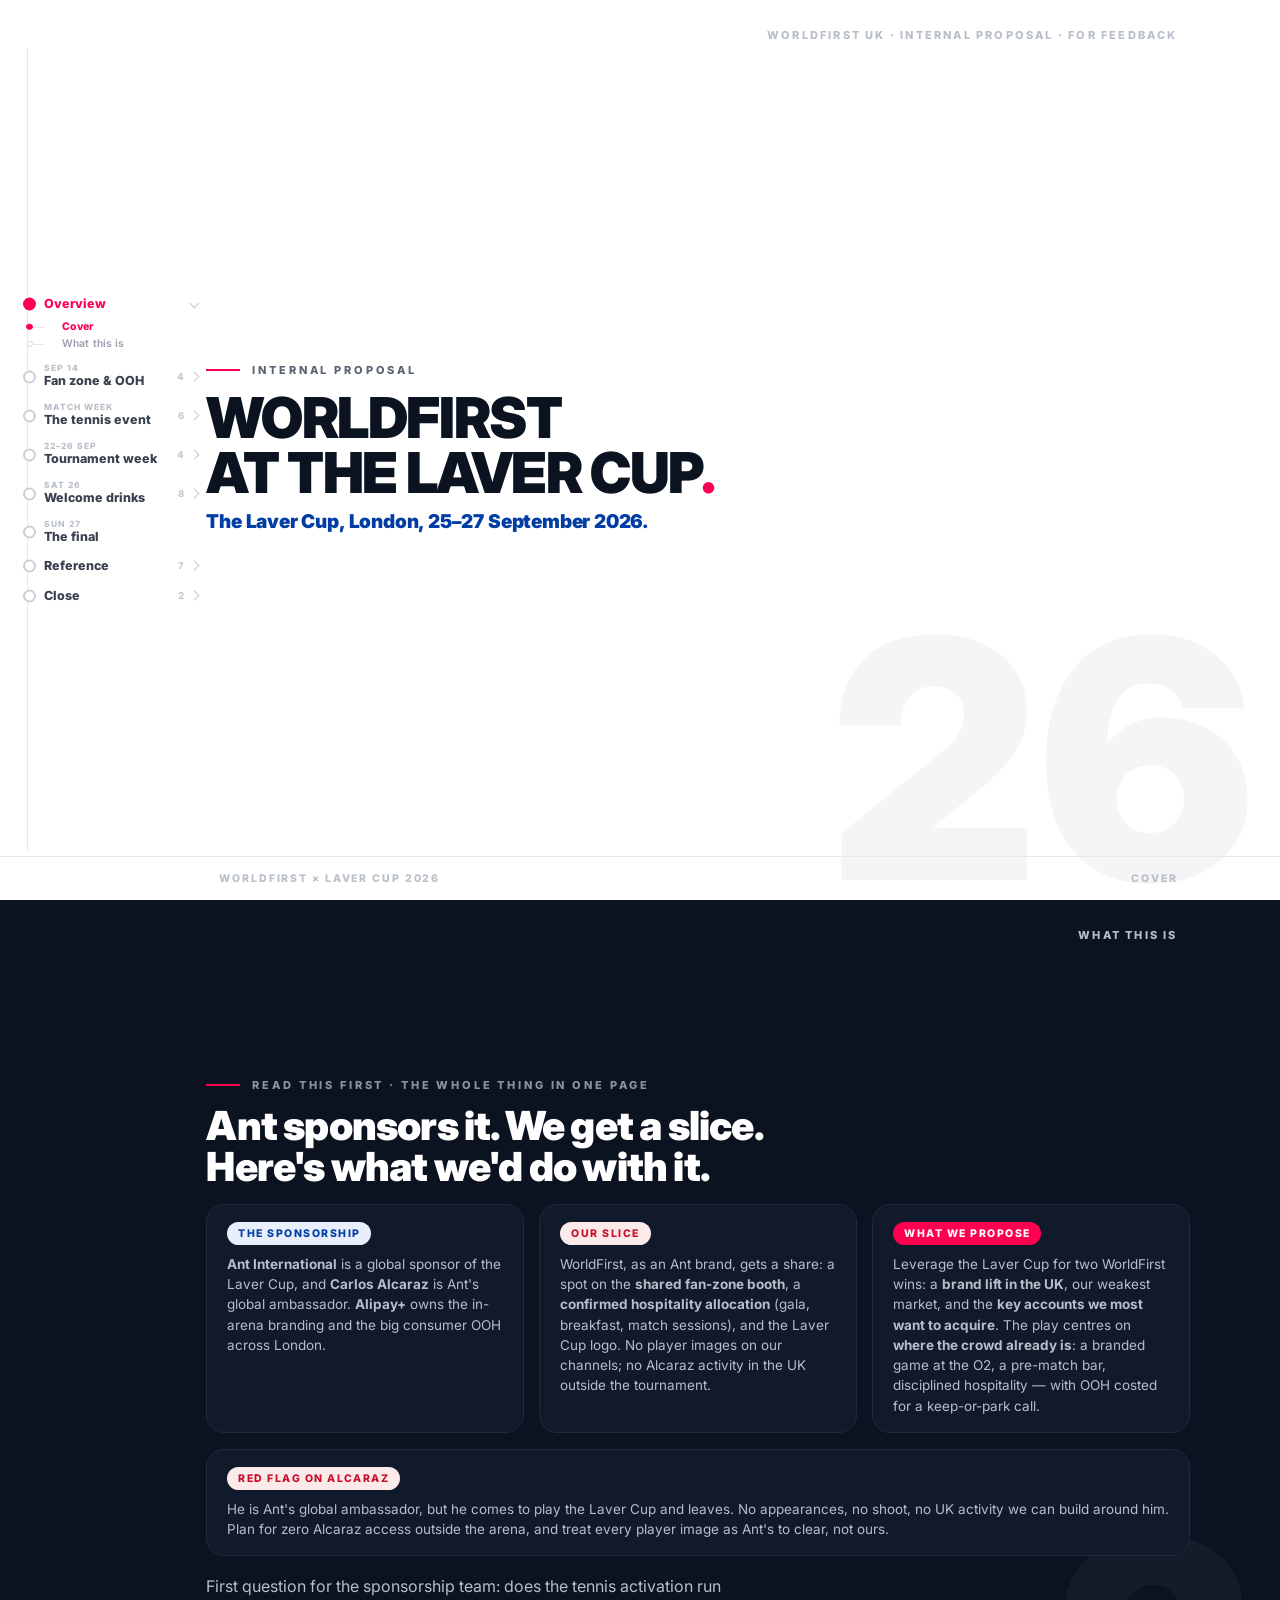
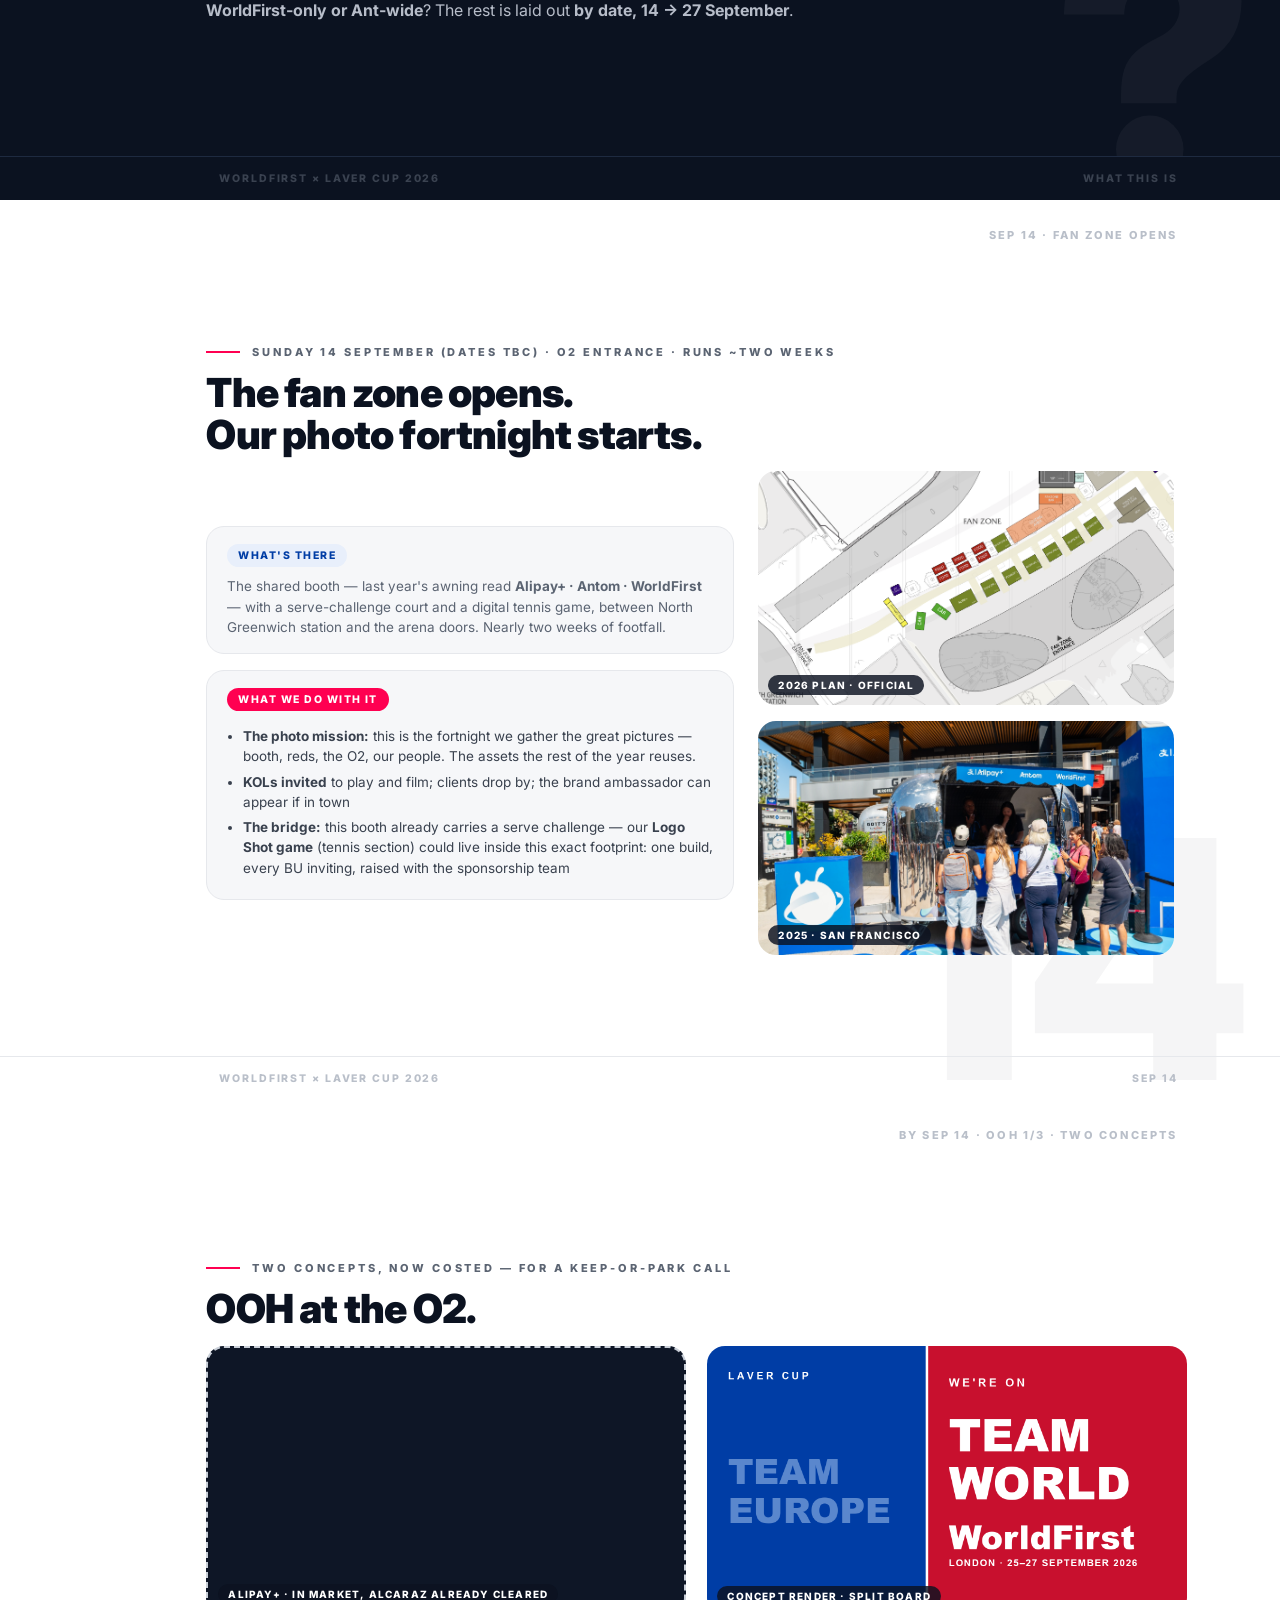
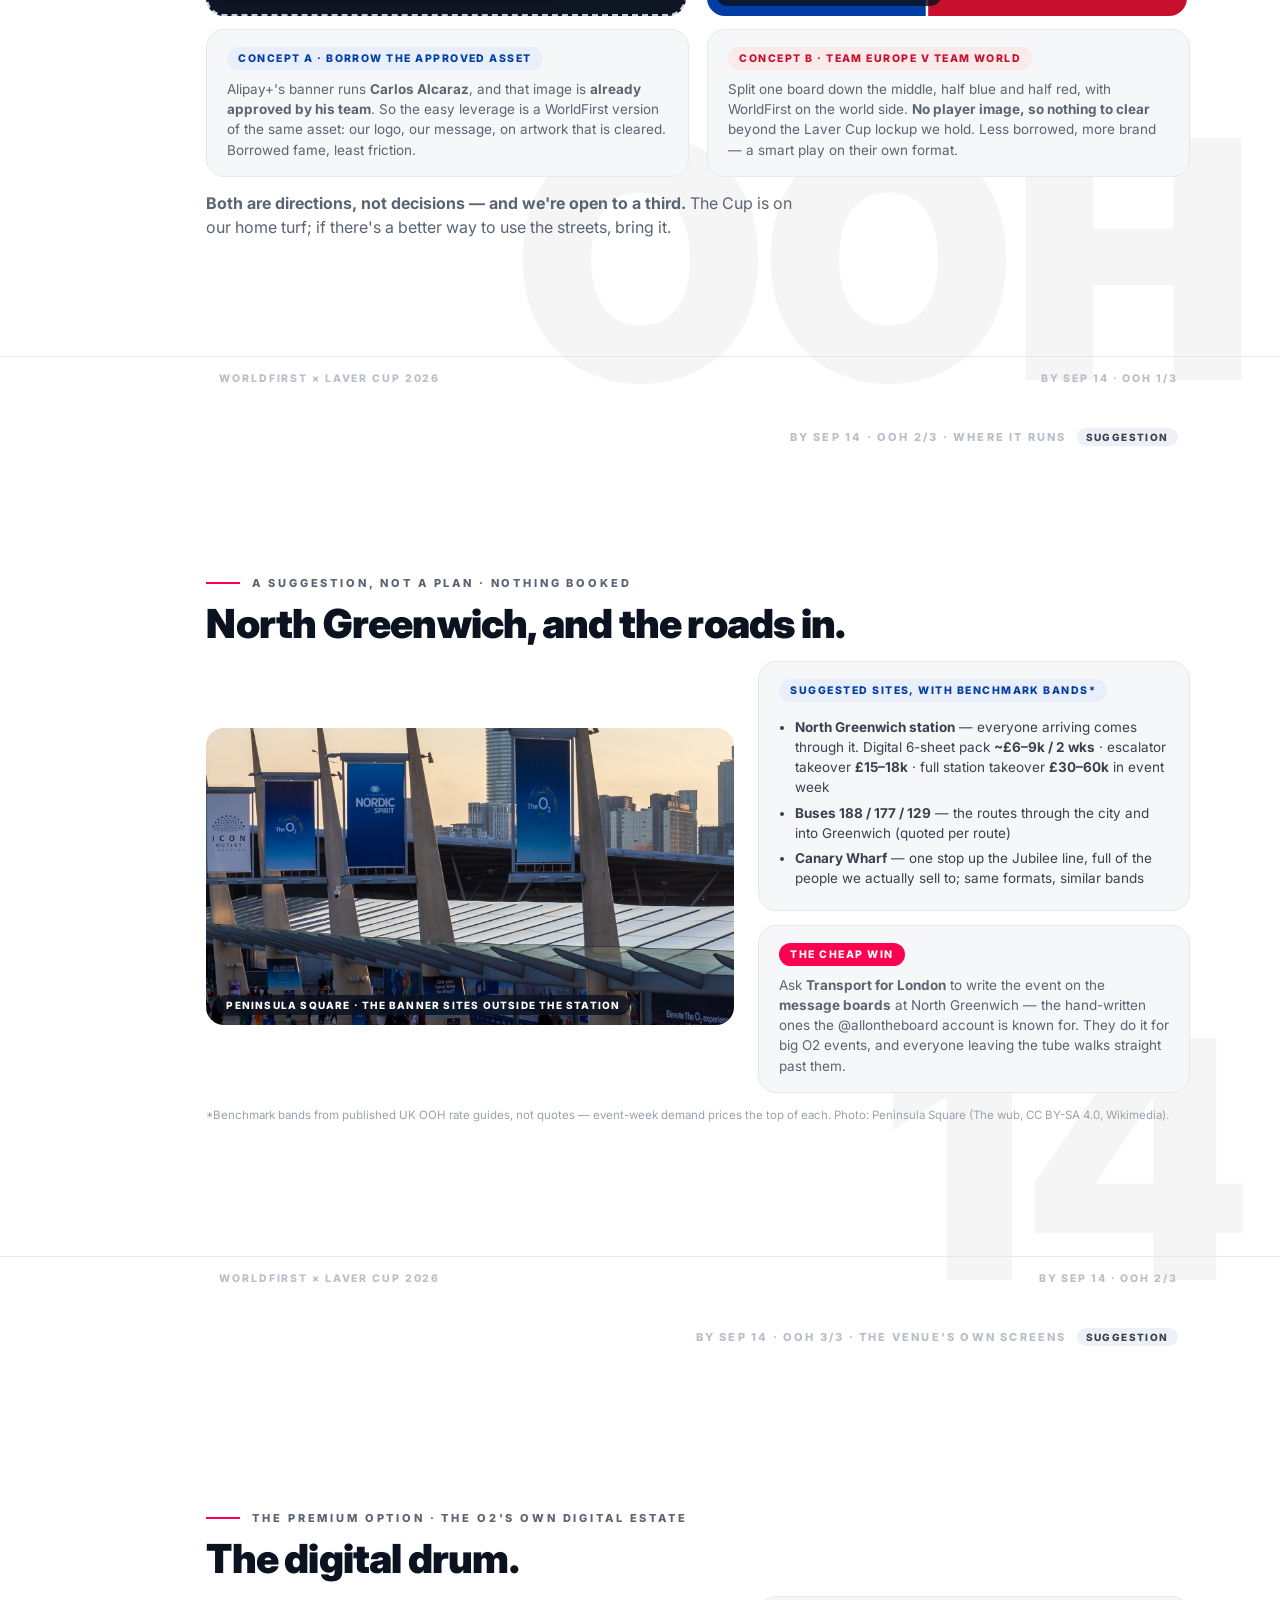
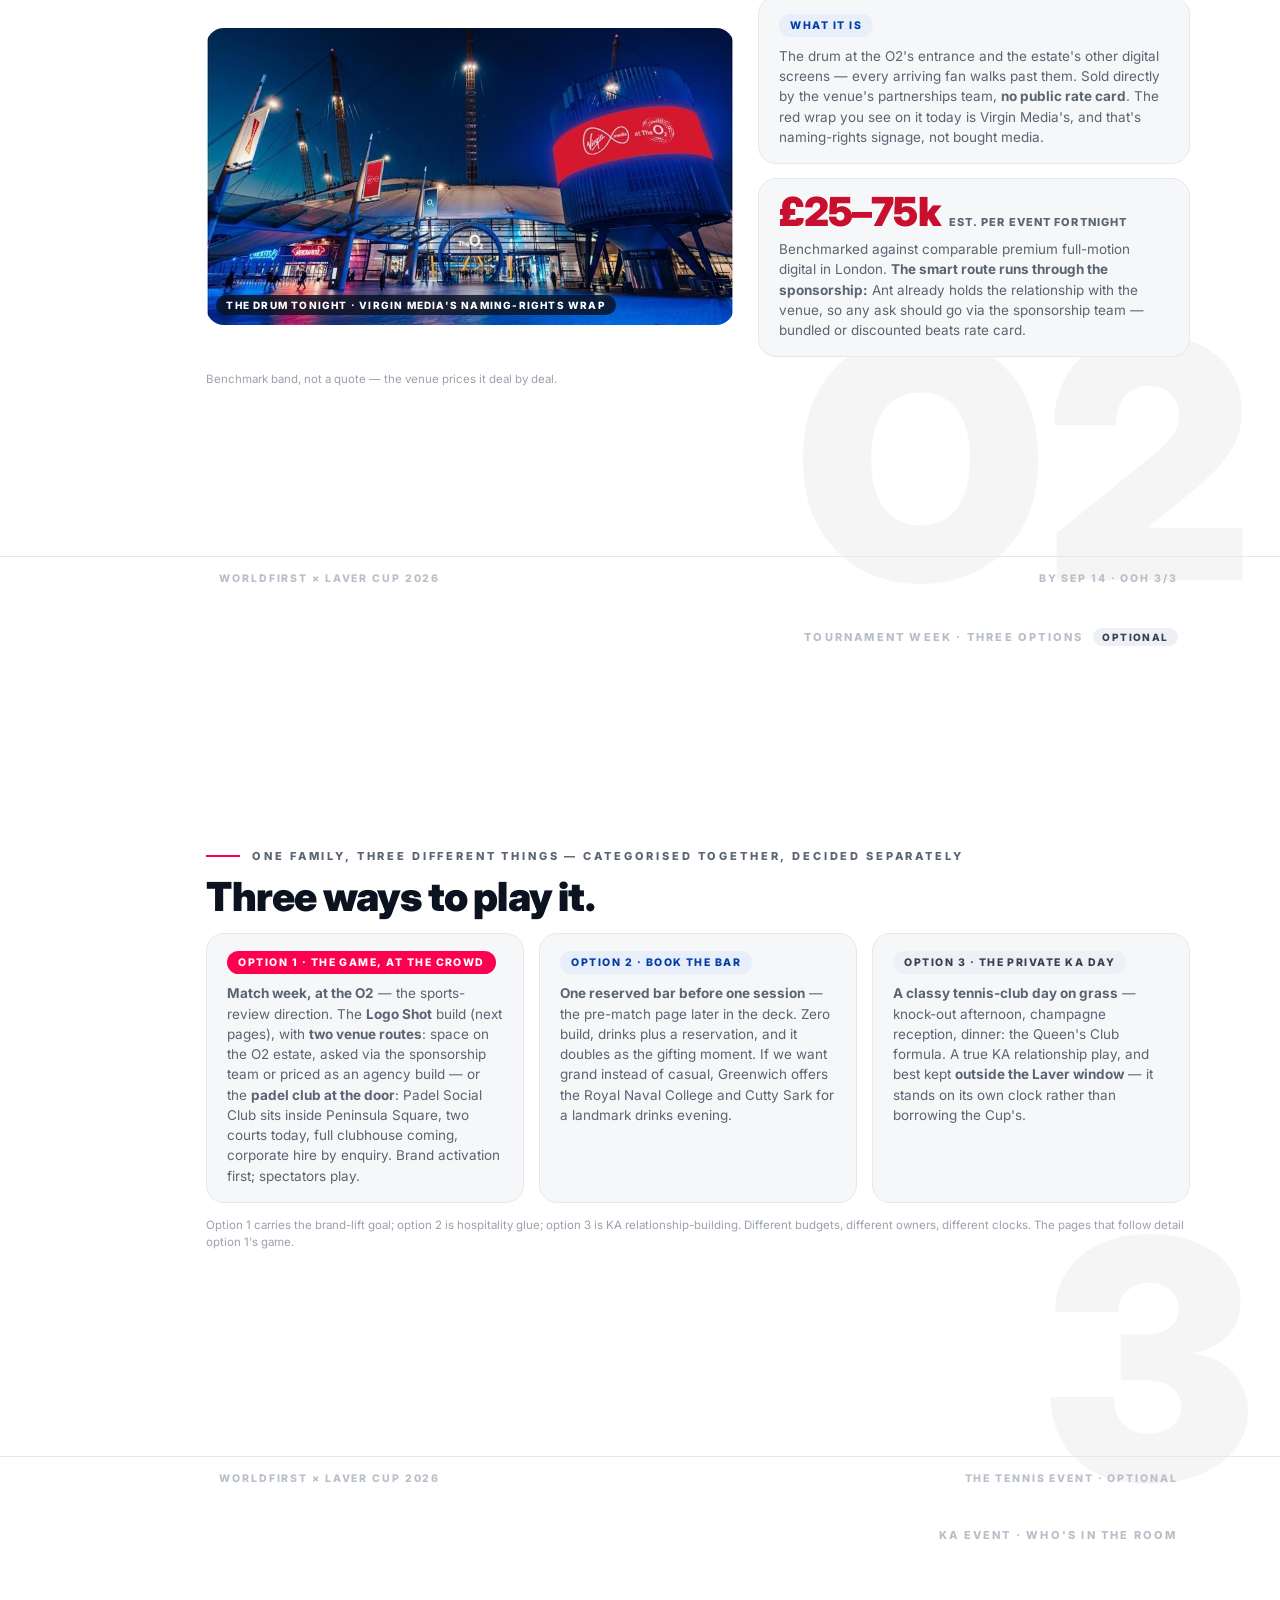
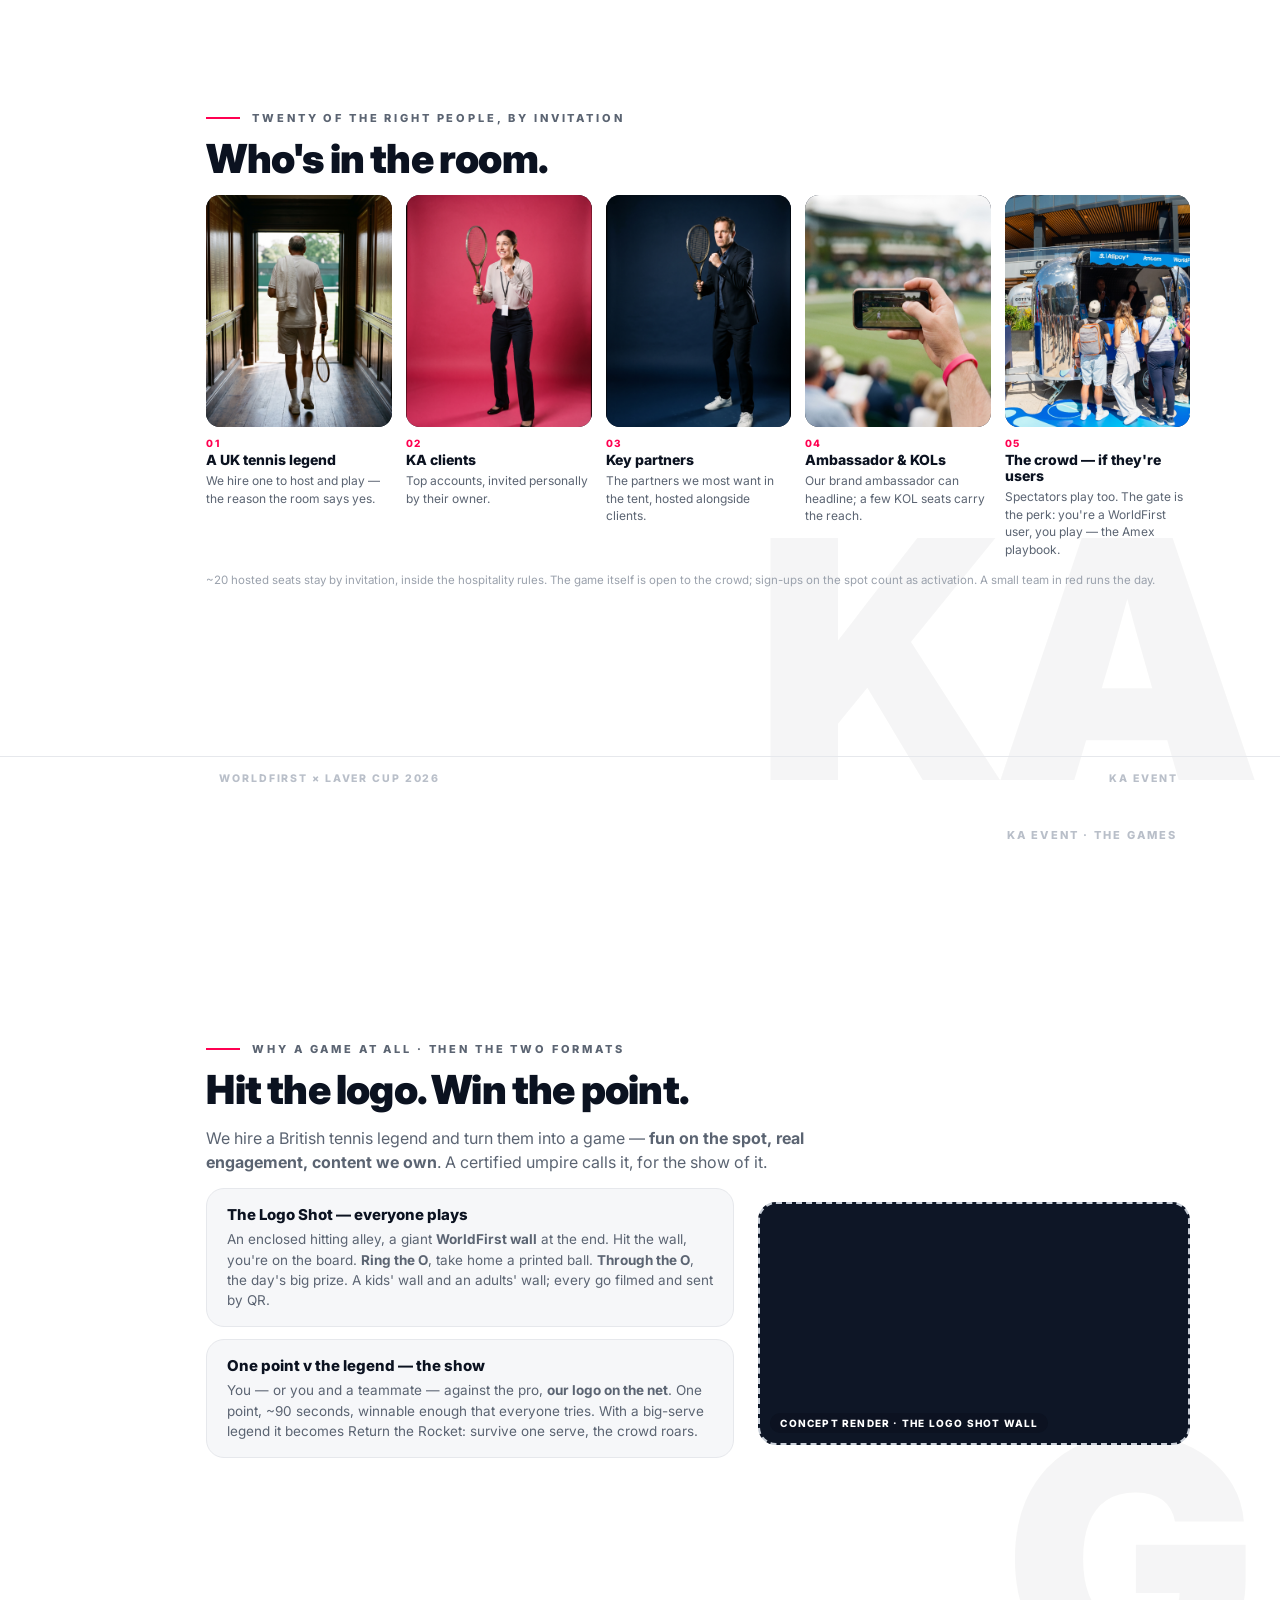
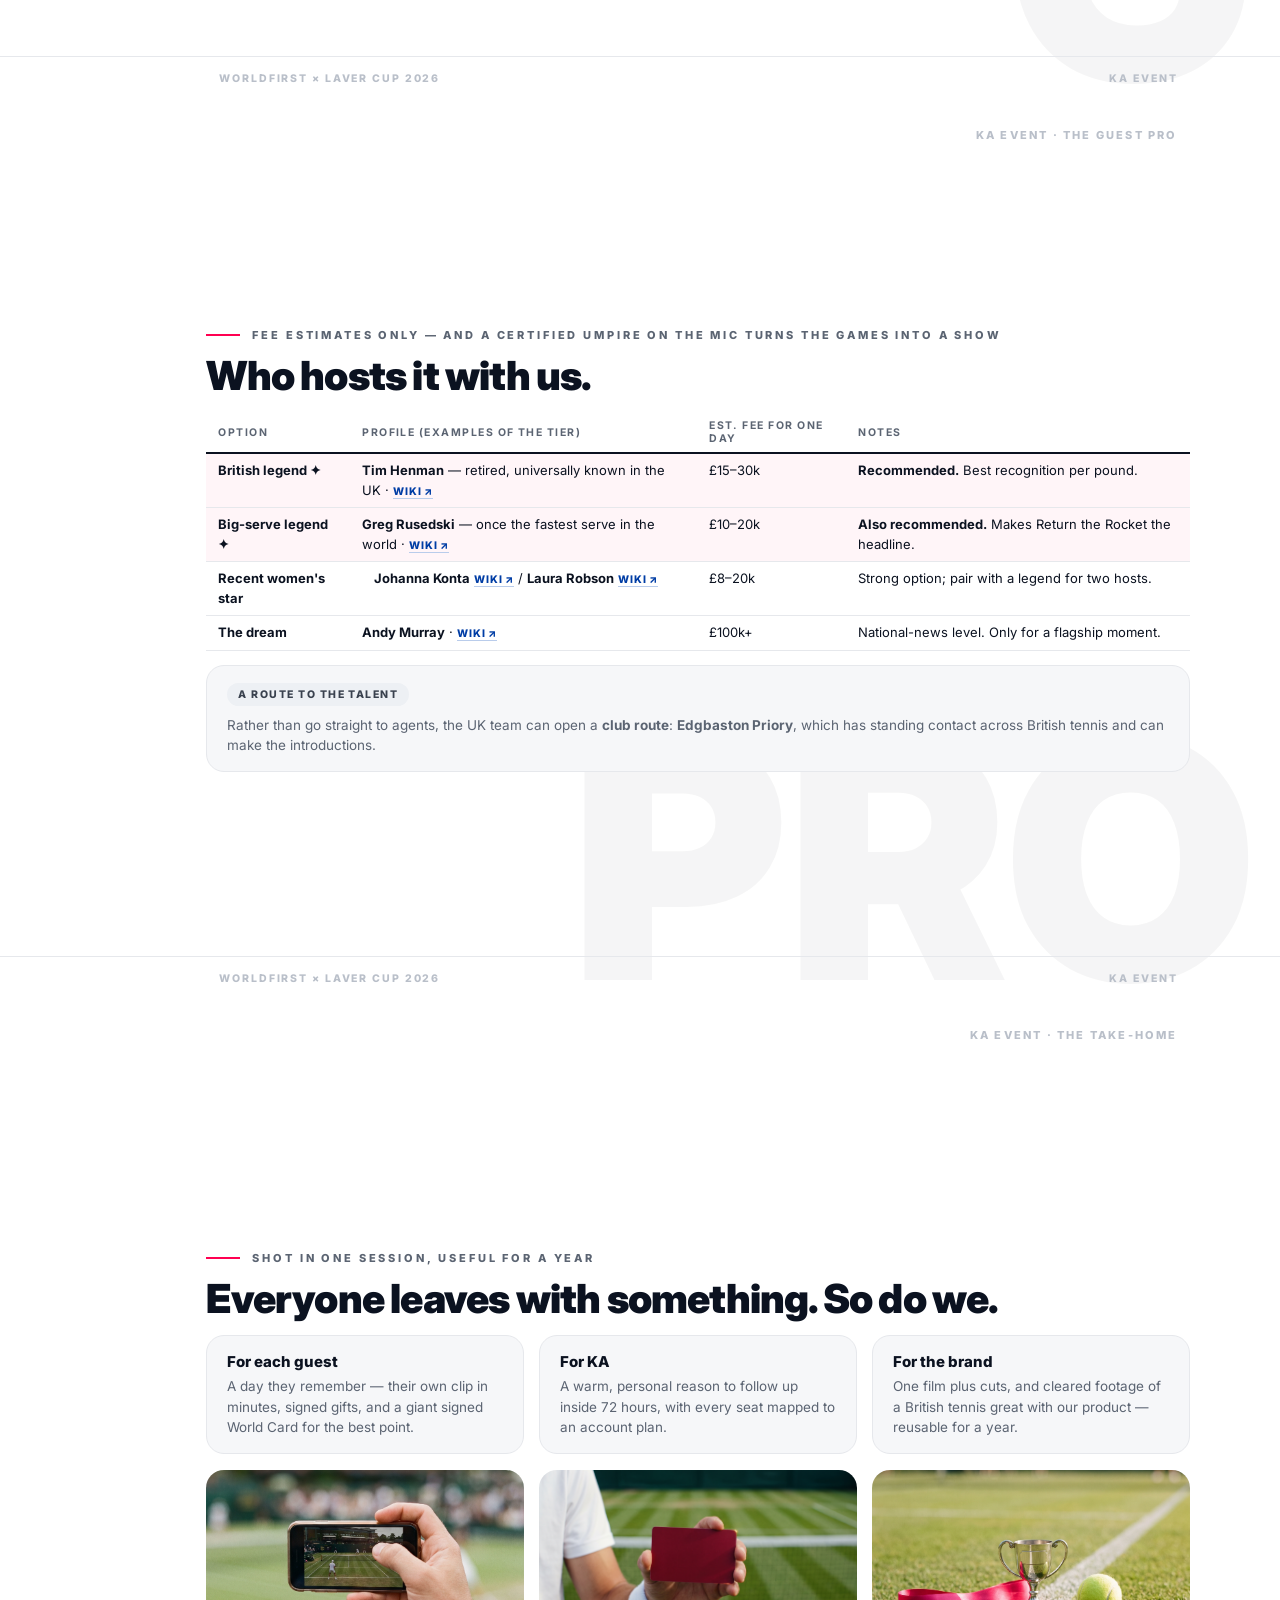
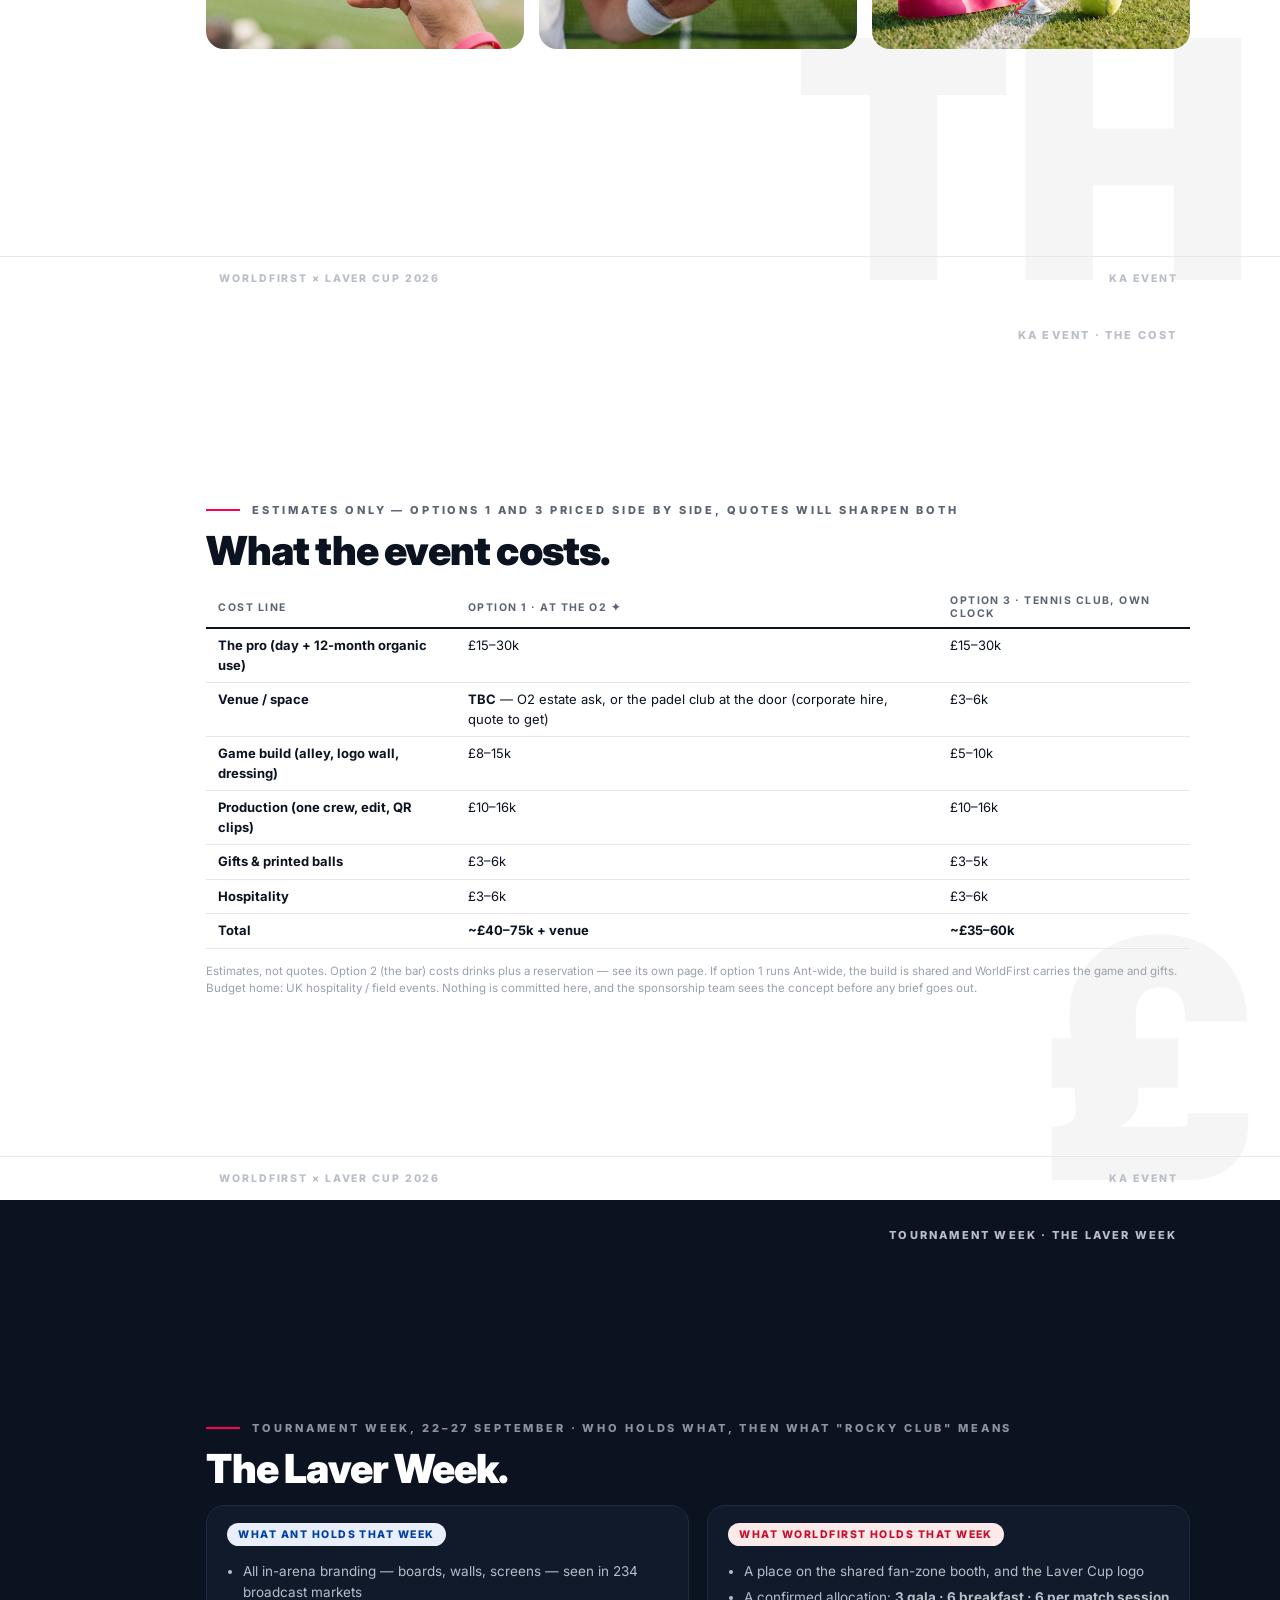
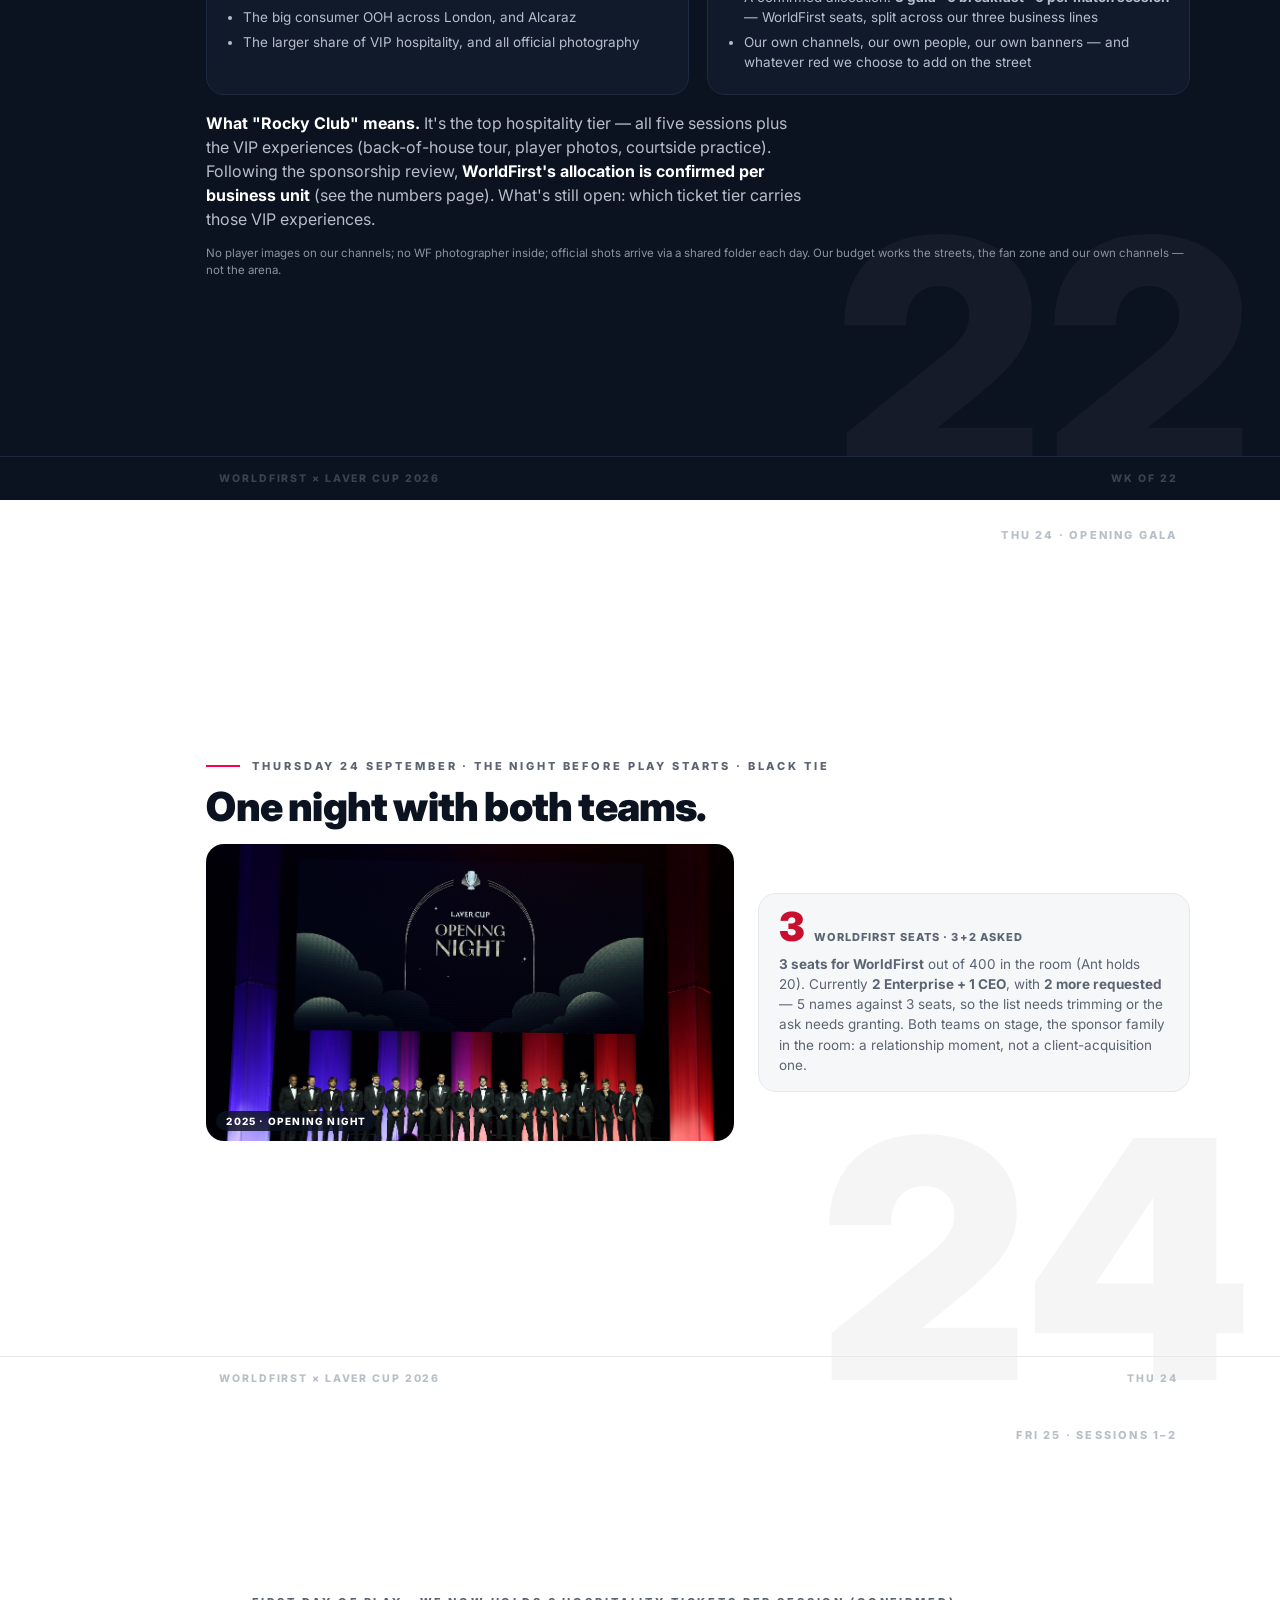
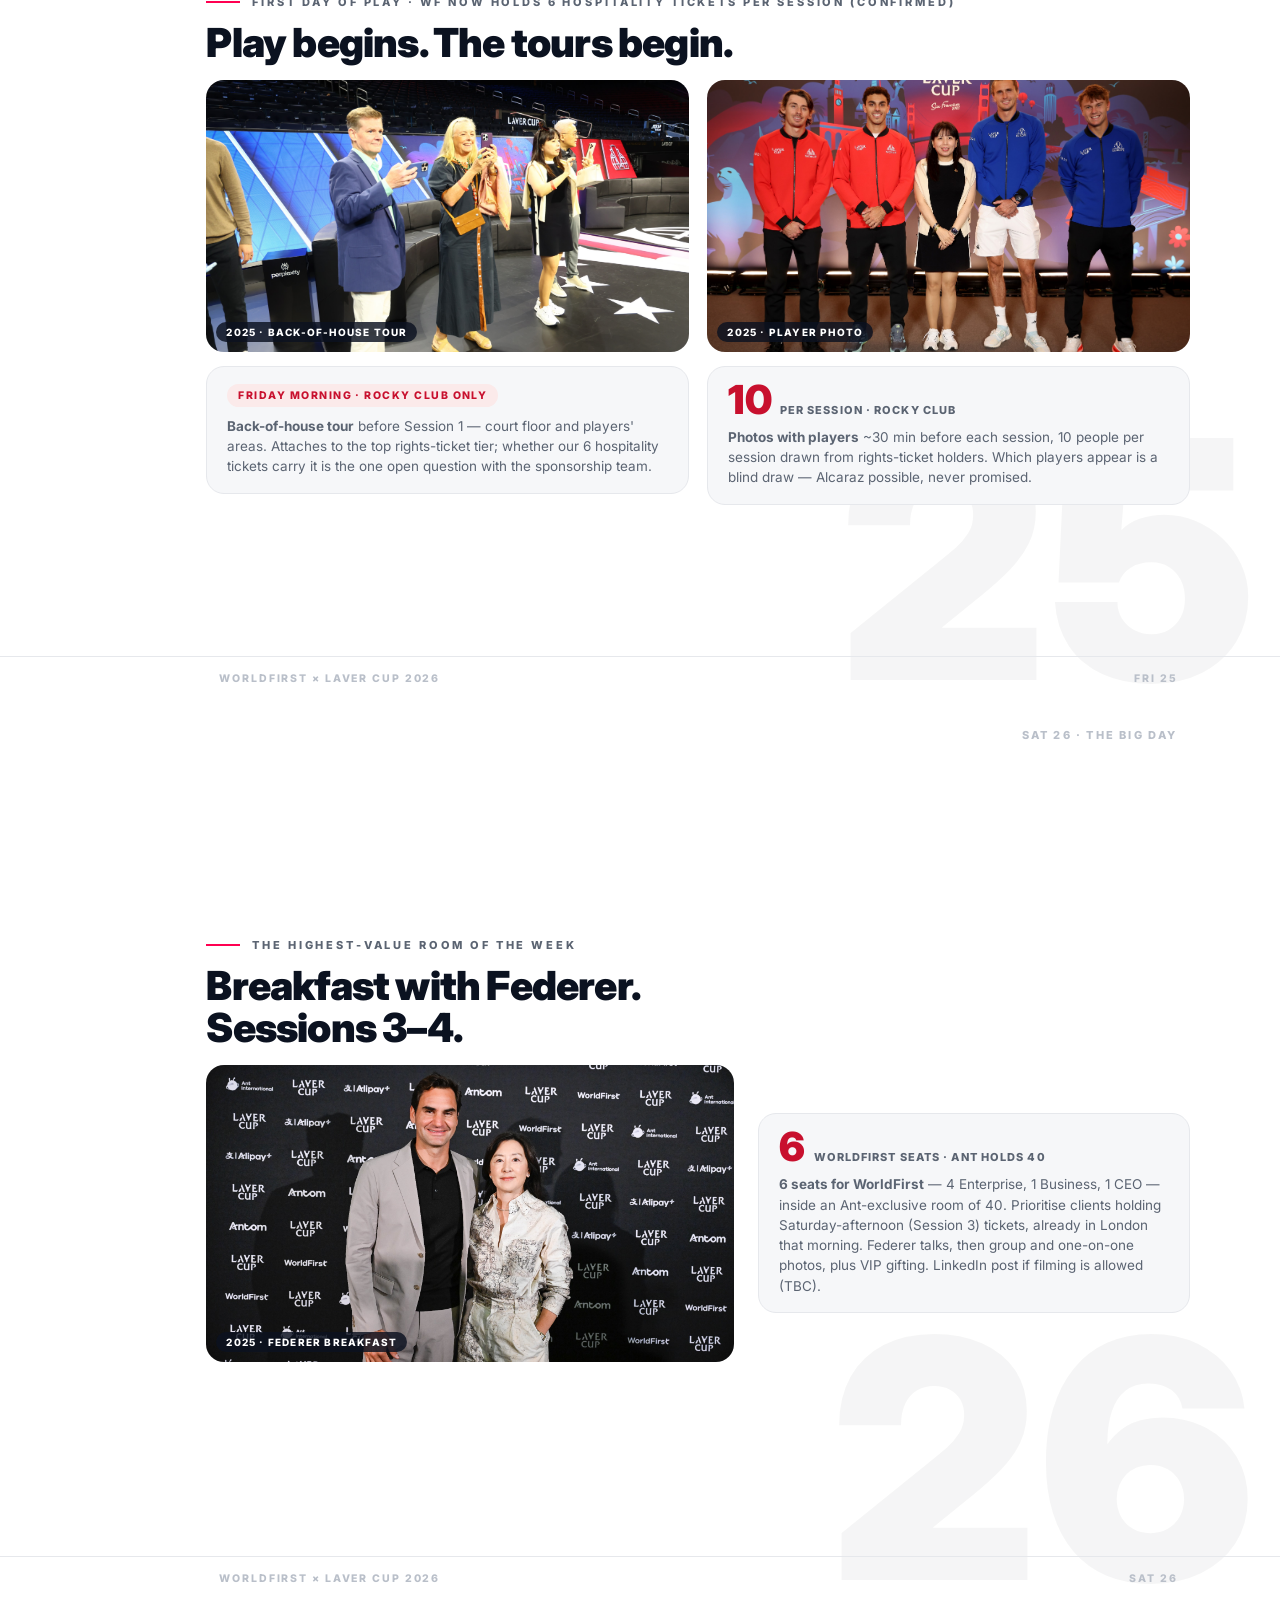
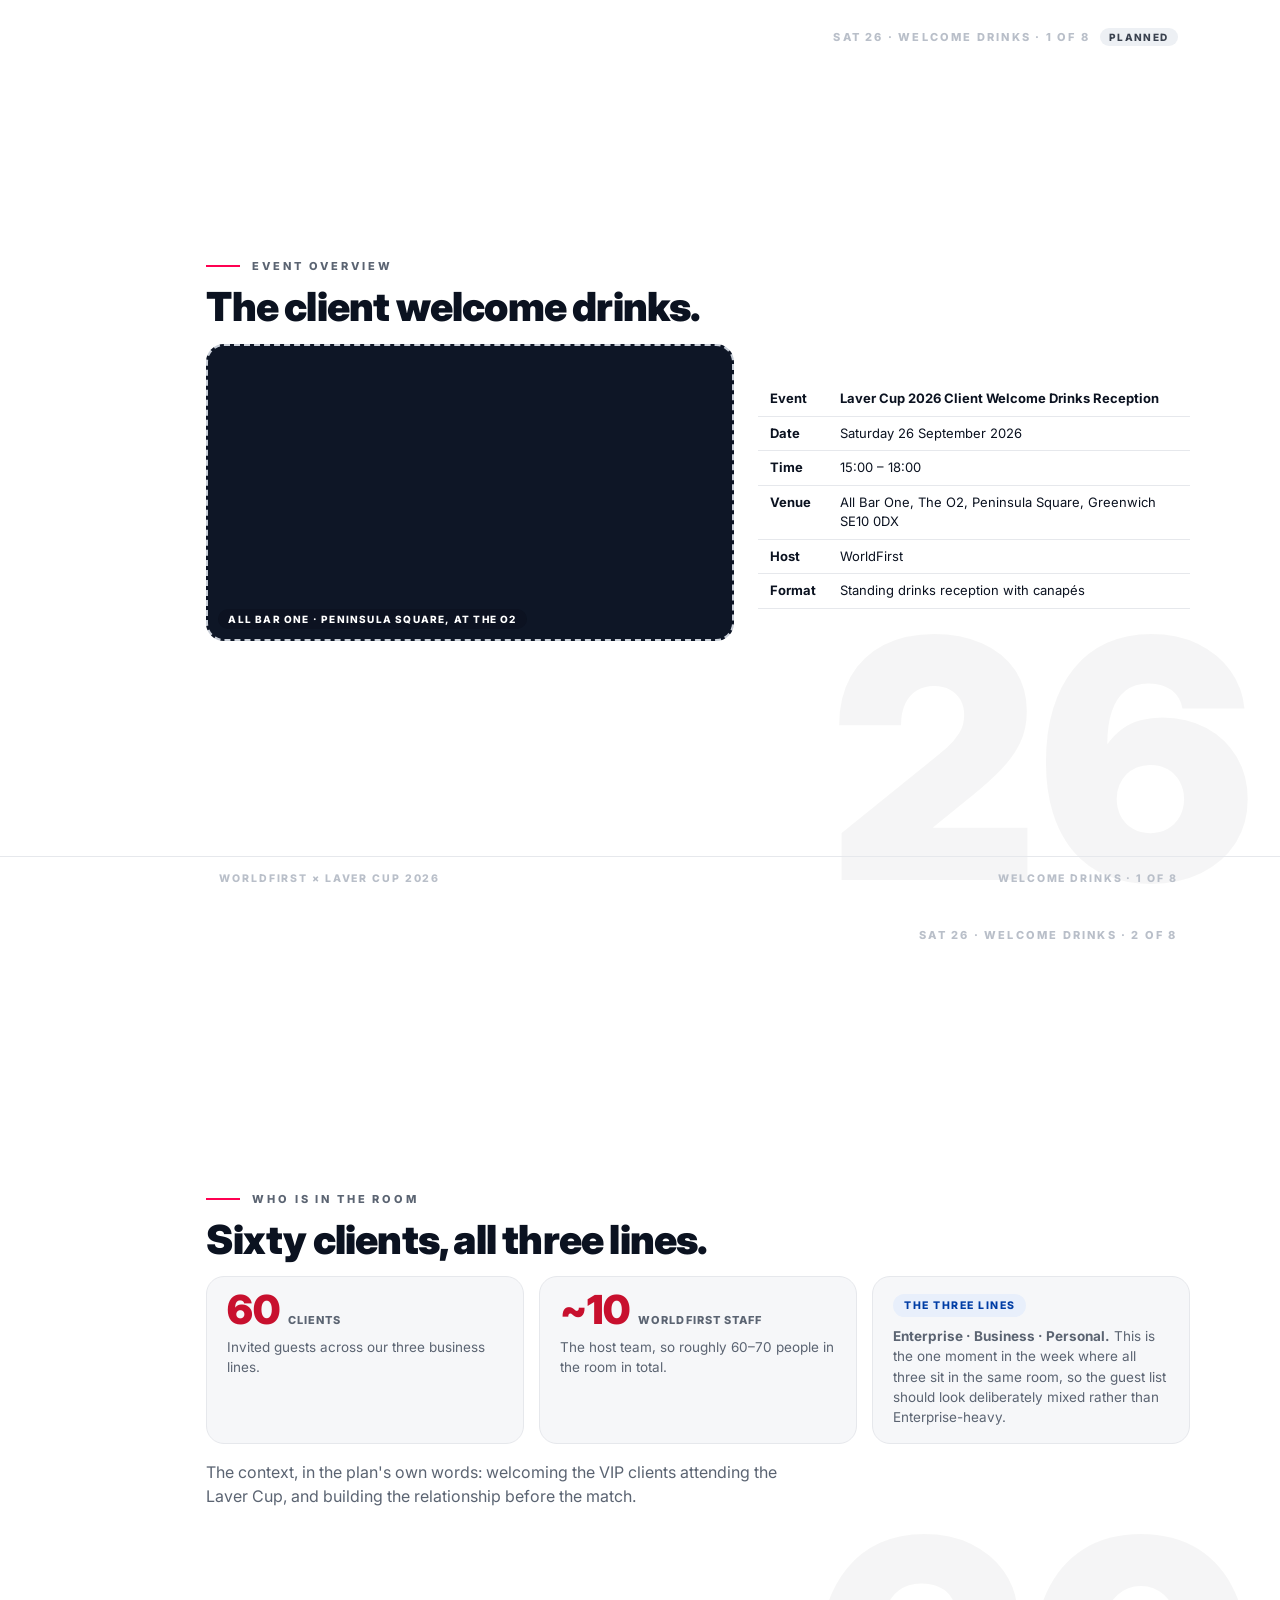
==== commit 59fb2405: "Fold logic: a cluster is open only while you're inside it Was a manual accordion (click to toggle, s" ====
--- a/index.html
+++ b/index.html
@@ -968,22 +968,16 @@
 const slides=[...document.querySelectorAll('.slide')];
 const links=[...document.querySelectorAll('#datenav a')];
 const clusters=[...document.querySelectorAll('#datenav .cl')];
-// folded by default; one open at a time
+// a cluster is unfolded only while you are inside it — its head takes you there
 clusters.forEach(cl=>{
   if(cl.classList.contains('solo')) return;
   cl.querySelector('.cl-head').addEventListener('click',e=>{
     e.preventDefault();
-    const wasOpen=cl.classList.contains('open');
-    clusters.forEach(c=>c.classList.remove('open'));
-    if(!wasOpen) cl.classList.add('open');
-    sync();
+    const first=cl.querySelector('.cl-body a');
+    const t=first&&document.querySelector(first.getAttribute('href'));
+    if(t) t.scrollIntoView({behavior:'smooth'});
   });
 });
-// clicking a page inside a cluster keeps that cluster open
-links.forEach(a=>a.addEventListener('click',()=>{
-  const cl=a.closest('.cl');
-  if(cl&&!cl.classList.contains('solo')){clusters.forEach(c=>c.classList.remove('open'));cl.classList.add('open');}
-}));
 function sync(){
   const y=window.scrollY+innerHeight/2;
   let idx=0;
@@ -994,6 +988,7 @@
   clusters.forEach(c=>{
     const here=c===actCl;
     c.classList.toggle('active',here);
+    c.classList.toggle('open',here&&!c.classList.contains('solo'));
     const cur=c.querySelector('.cl-cur');
     if(cur) cur.textContent = here && !c.classList.contains('solo') ? (act.textContent||'').trim() : '';
   });
